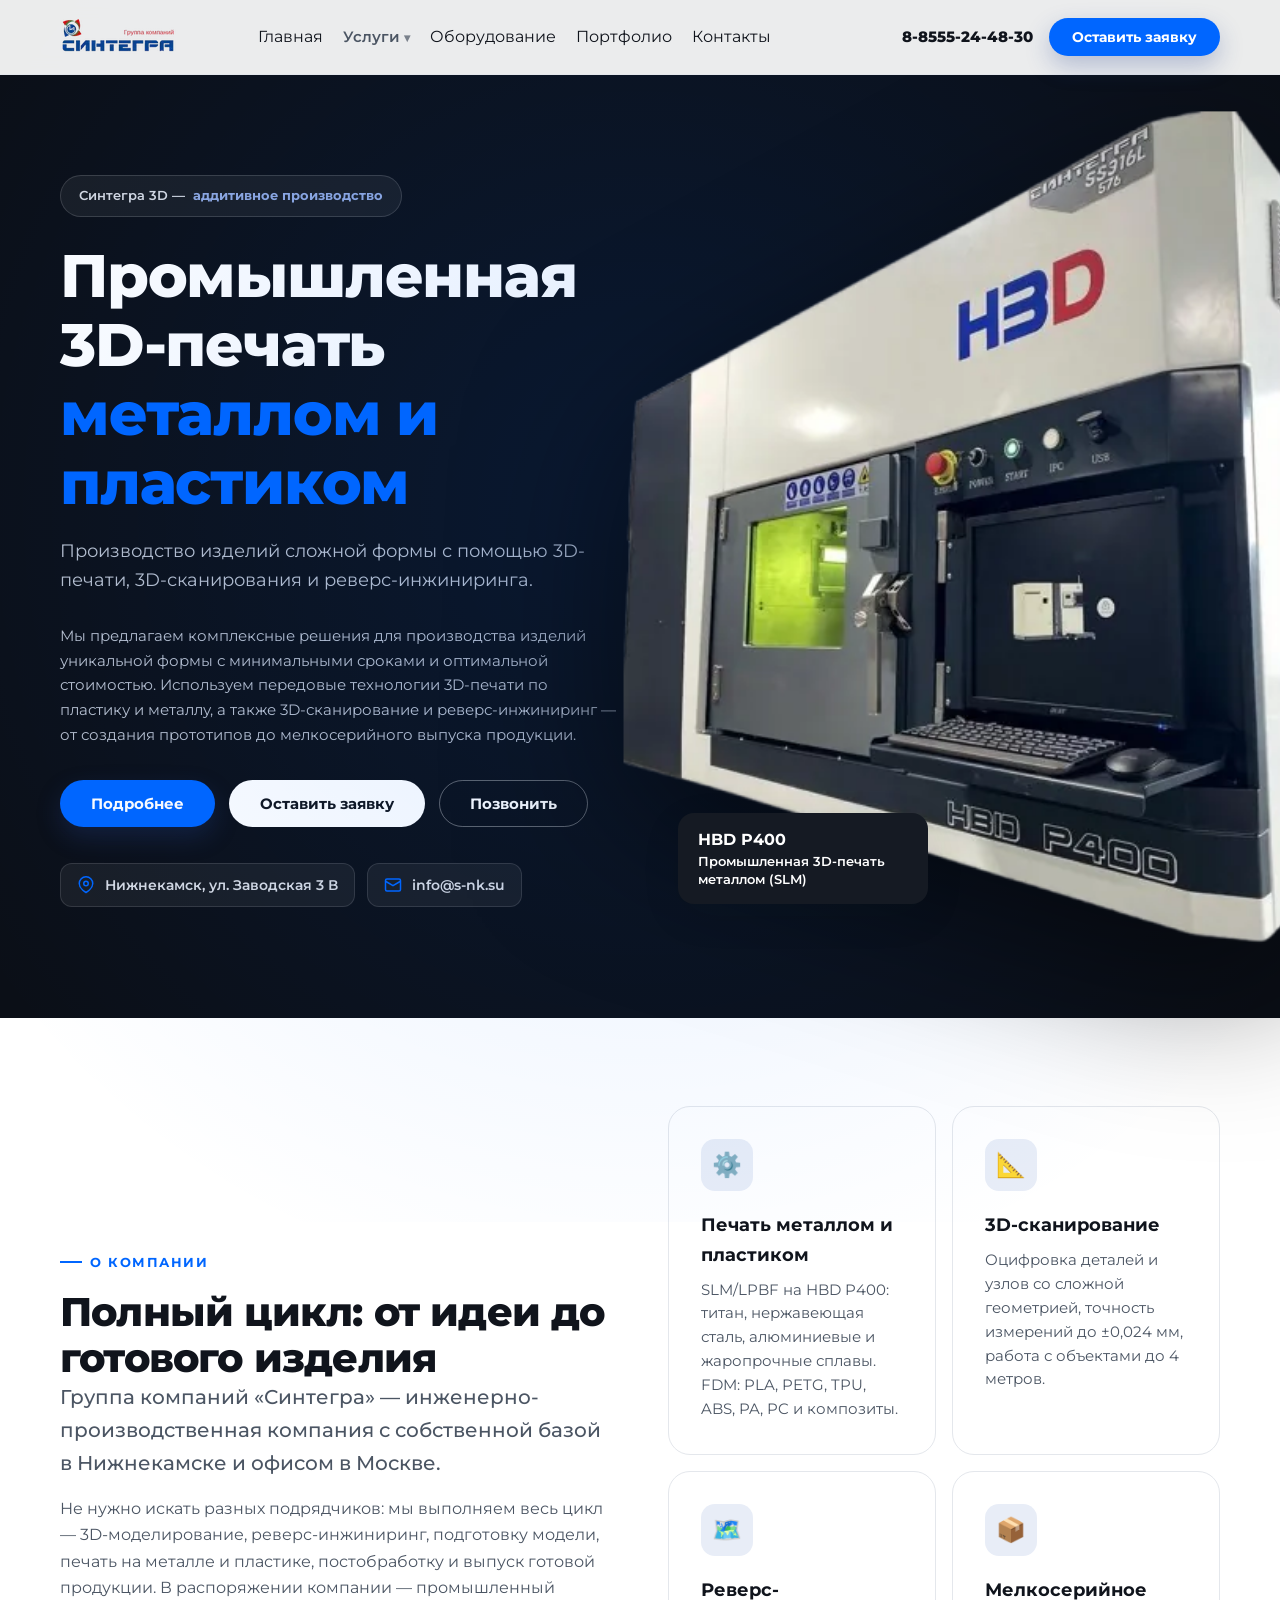
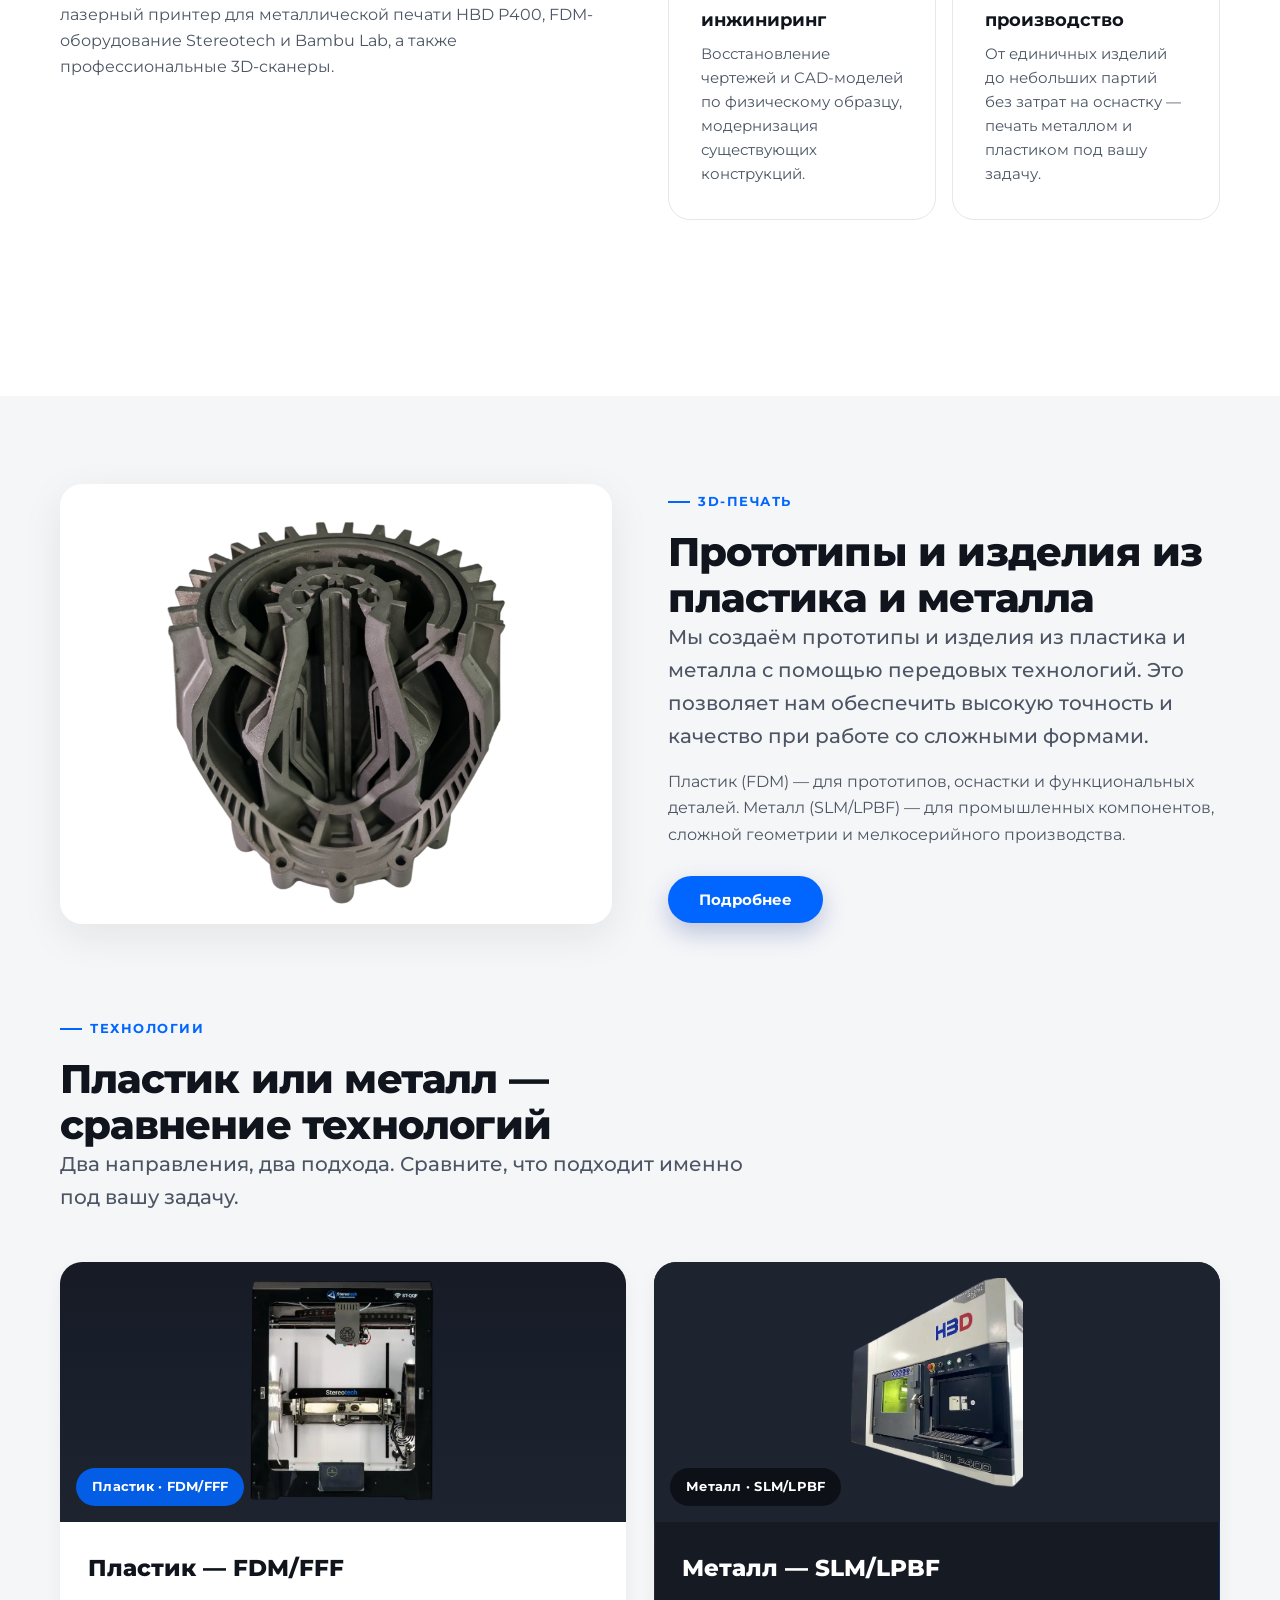
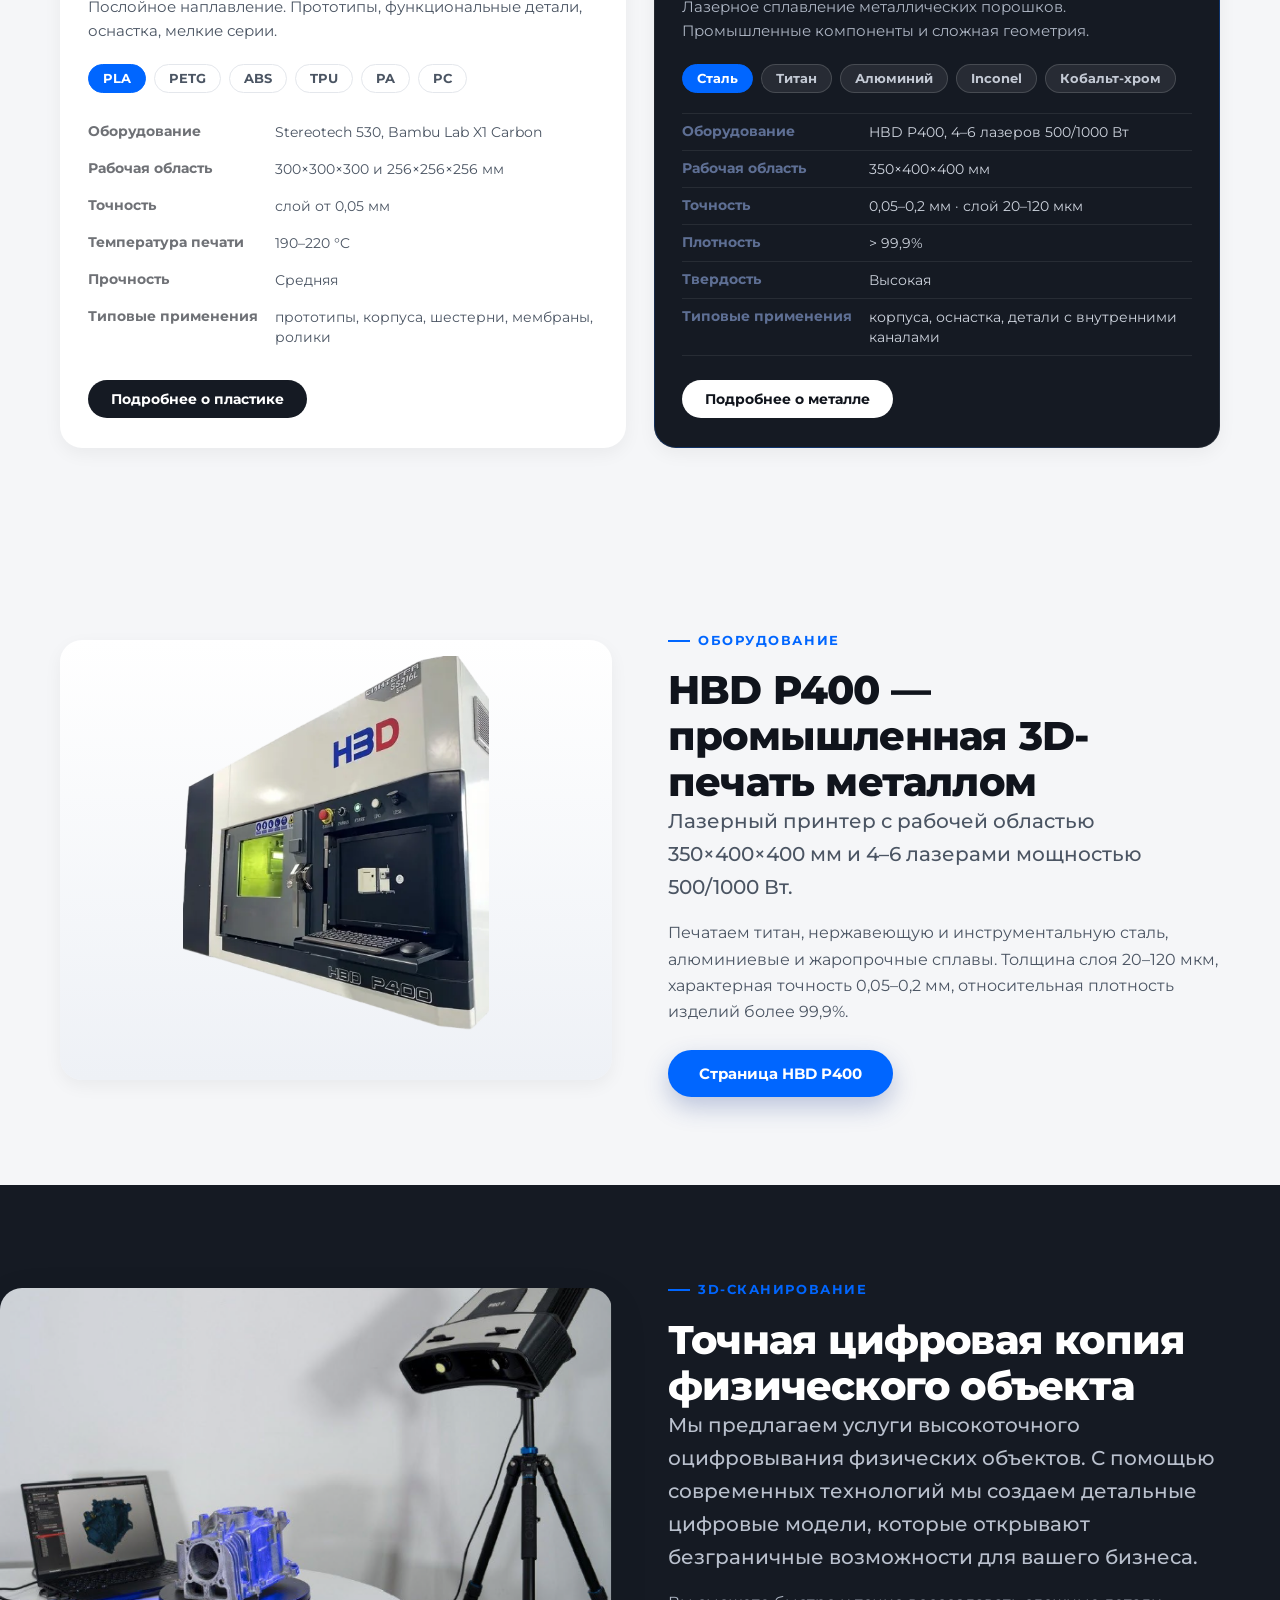
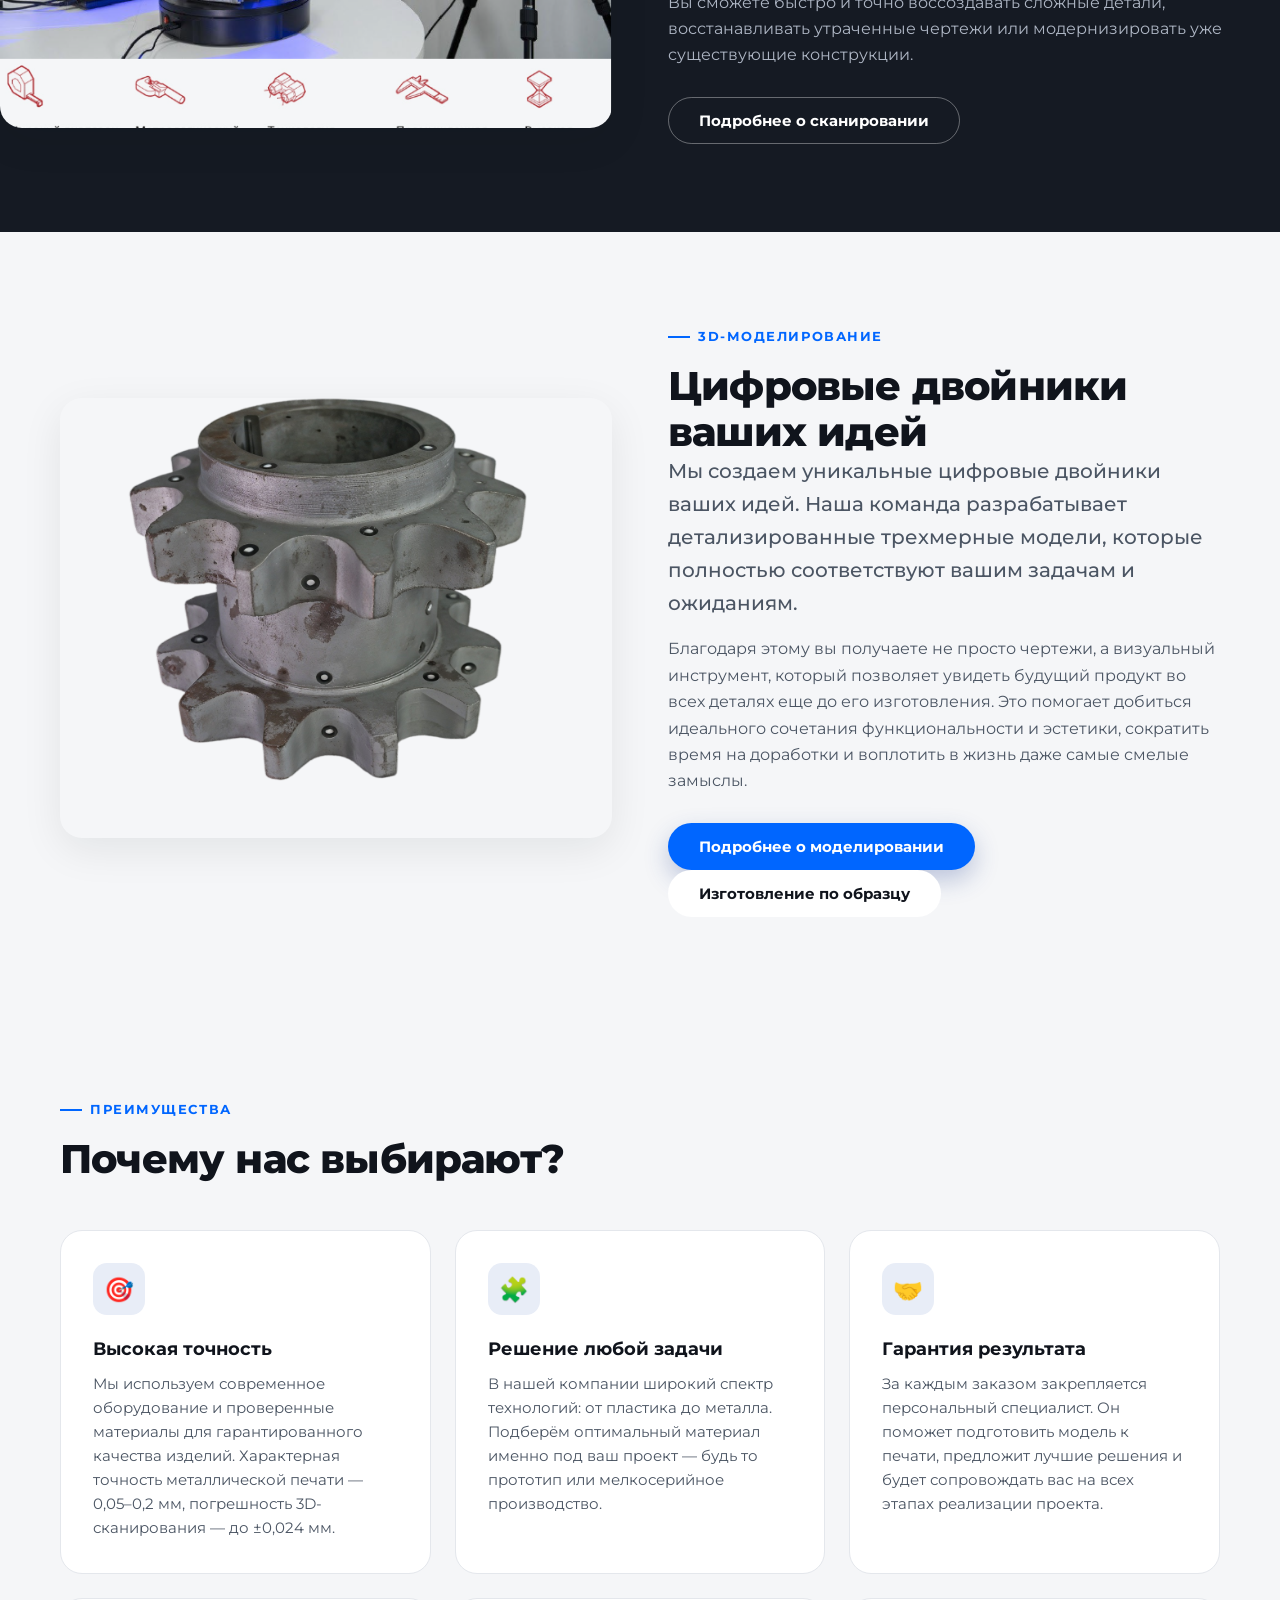
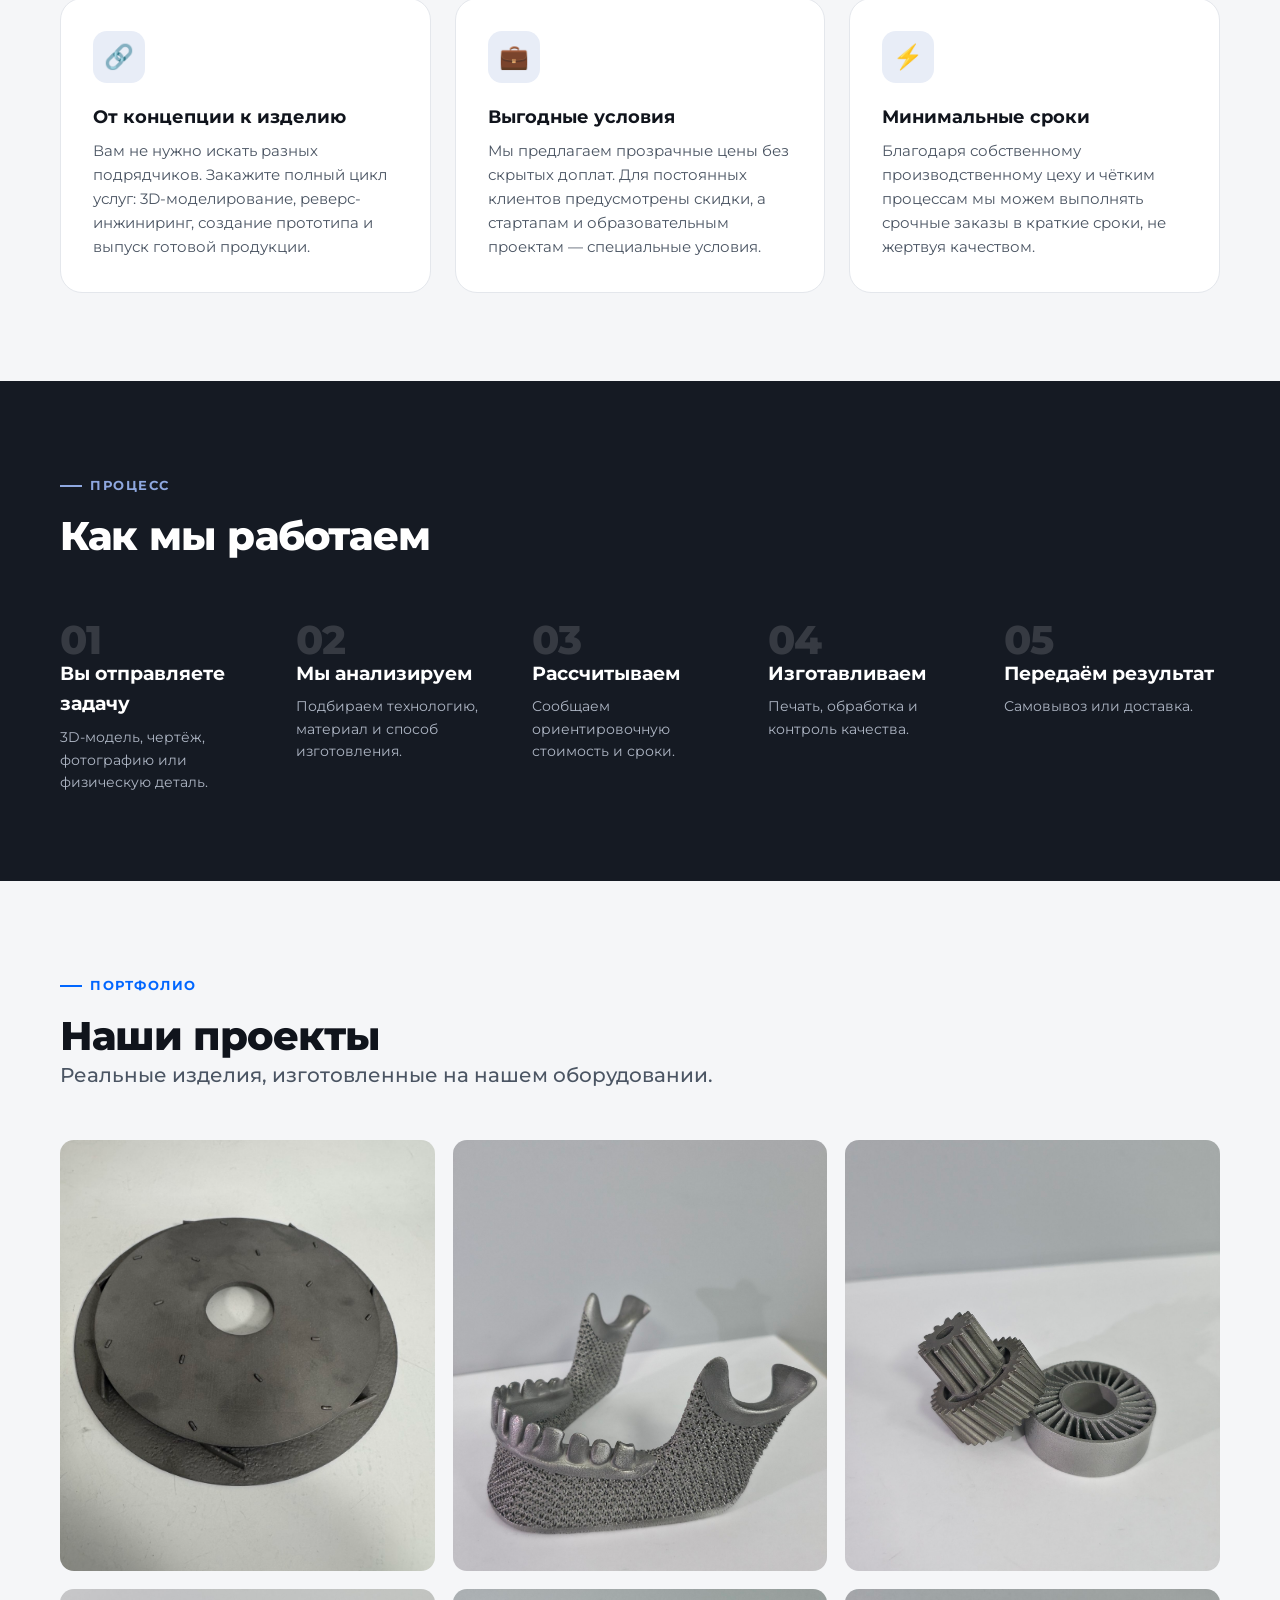
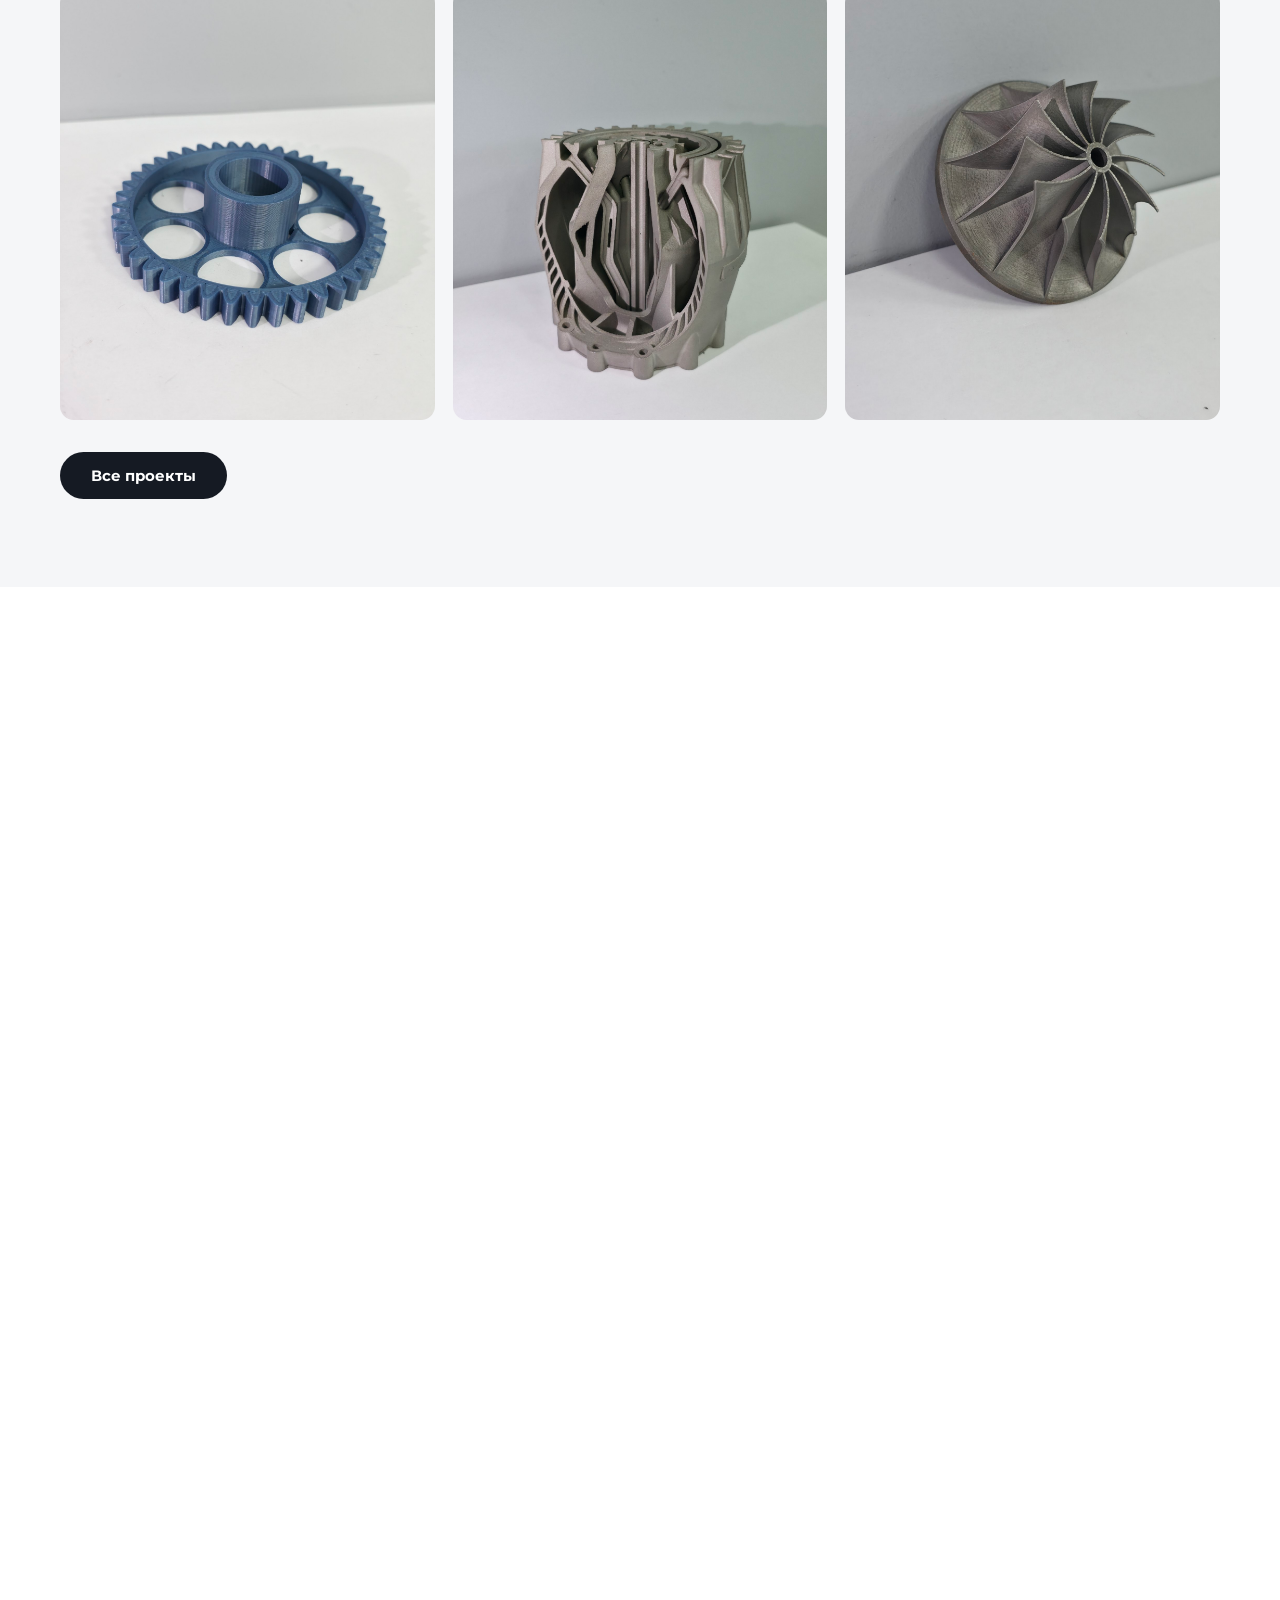
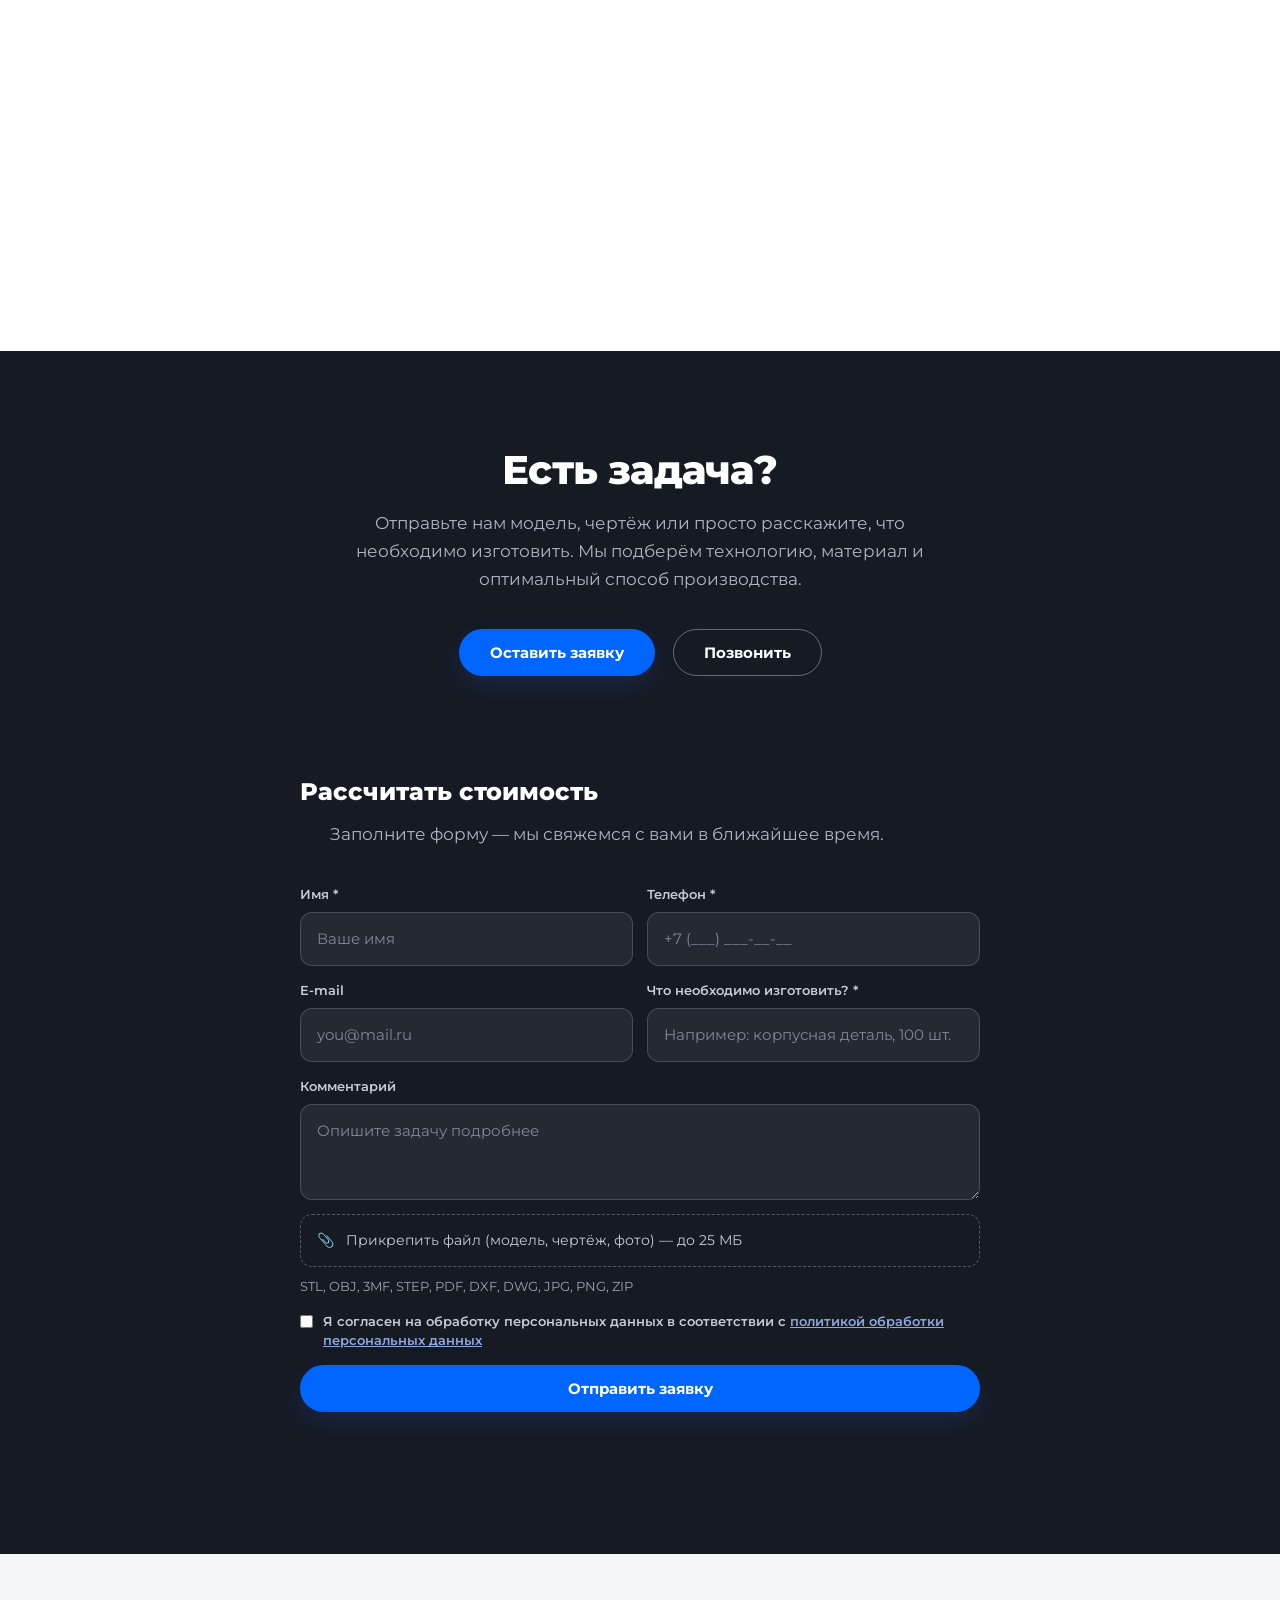
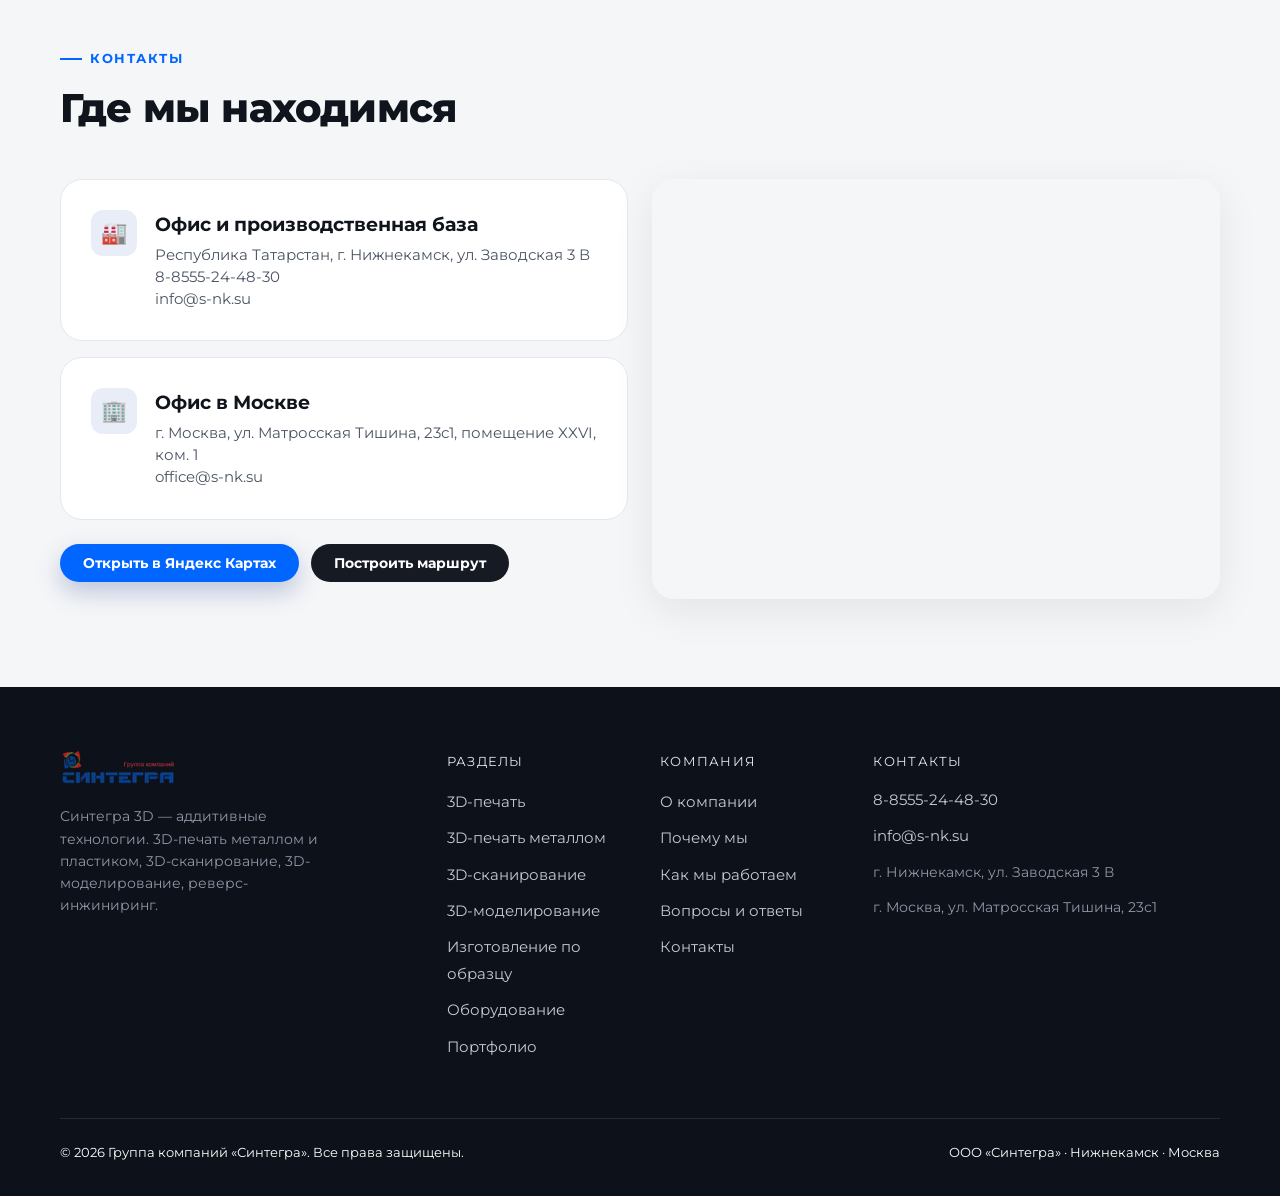
==== index.html @ 7cc0f2fb "фикс новые фото" ====
<!DOCTYPE html>
<html lang="ru">
<head>
  <meta charset="UTF-8">
  <meta name="viewport" content="width=device-width, initial-scale=1.0">
  <title>3D-печать металлом и пластиком на заказ | Синтегра 3D</title>
  <meta name="description" content="Промышленная 3D-печать металлом и пластиком на заказ. SLM/LPBF, FDM, 3D-сканирование, моделирование и реверс-инжиниринг. Нижнекамск, Казань, Татарстан, Москва. Расчёт стоимости по 3D-модели или ТЗ.">
  <link rel="canonical" href="https://sintegra-additive.ru/">
  <meta property="og:type" content="website">
  <meta property="og:title" content="3D-печать металлом и пластиком на заказ | Синтегра 3D">
  <meta property="og:description" content="Промышленная 3D-печать металлом и пластиком на заказ. SLM/LPBF, FDM, 3D-сканирование, моделирование и реверс-инжиниринг. Нижнекамск, Казань, Татарстан, Москва.">
  <meta property="og:image" content="https://sintegra-additive.ru/img/hbd-p400.webp">
  <meta property="og:url" content="https://sintegra-additive.ru/">
  <meta name="twitter:card" content="summary_large_image">
  <link rel="shortcut icon" type="image/ico" href="/favicon.ico">
  <script type="application/ld+json">
  {
    "@context": "https://schema.org",
    "@type": ["Organization", "LocalBusiness"],
    "name": "Синтегра 3D",
    "url": "https://sintegra-additive.ru/",
    "logo": "https://sintegra-additive.ru/img/logo.webp",
    "image": "https://sintegra-additive.ru/img/hbd-p400.webp",
    "description": "Промышленная 3D-печать металлом и пластиком, 3D-сканирование, реверс-инжиниринг.",
    "address": {
      "@type": "PostalAddress",
      "addressCountry": "RU",
      "addressRegion": "Республика Татарстан",
      "addressLocality": "Нижнекамск",
      "streetAddress": "ул. Заводская, 3В"
    },
    "telephone": "+7-8555-24-48-30",
    "email": "info@s-nk.su",
    "areaServed": ["Татарстан", "Россия"],
    "sameAs": []
  }
  </script>
  <link rel="preconnect" href="https://fonts.googleapis.com">
  <link rel="preconnect" href="https://fonts.gstatic.com" crossorigin>
  <link href="https://fonts.googleapis.com/css2?family=Montserrat:wght@400;500;600;700;800&display=swap" rel="stylesheet" media="print" onload="this.media='all'">
  <link rel="stylesheet" href="/css/style.css">
</head>
<body>
<!-- Yandex.Metrika counter -->
<script type="text/javascript">
    (function(m,e,t,r,i,k,a){
        m[i]=m[i]||function(){(m[i].a=m[i].a||[]).push(arguments)};
        m[i].l=1*new Date();
        for (var j = 0; j < document.scripts.length; j++) {if (document.scripts[j].src === r) { return; }}
        k=e.createElement(t),a=e.getElementsByTagName(t)[0],k.async=1,k.src=r,a.parentNode.insertBefore(k,a)
    })(window, document,'script','https://mc.yandex.ru/metrika/tag.js?id=111794412', 'ym');

    ym(111794412, 'init', {ssr:true, webvisor:true, clickmap:true, ecommerce:"dataLayer", referrer: document.referrer, url: location.href, accurateTrackBounce:true, trackLinks:true});
</script>
<noscript><div><img src="https://mc.yandex.ru/watch/111794412" style="position:absolute; left:-9999px;" alt="" /></div></noscript>
<!-- /Yandex.Metrika counter -->
<header class="header">
  <div class="container header__inner">
    <a href="/" class="header__logo">
      <img src="/img/logo.webp" width="117" height="36" alt="Синтегра 3D">
    </a>
    <nav class="header__nav">
      <ul class="header__menu">
        <li><a href="/">Главная</a></li>
        <li class="nav__item nav__item--dropdown">
          <a href="/printing.html" class="nav__link nav__link--dropdown">
            Услуги <span class="dropdown-arrow">▾</span>
          </a>
          <ul class="dropdown-menu">
            <li><a href="/printing.html" class="dropdown-menu__link">3D-печать (все материалы)</a></li>
            <li><a href="/3d-pechat-metallom/" class="dropdown-menu__link">3D-печать металлом</a></li>
            <li><a href="/3d-skanirovanie/" class="dropdown-menu__link">3D-сканирование</a></li>
            <li><a href="/modeling.html" class="dropdown-menu__link">3D-моделирование</a></li>
            <li><a href="/izgotovlenie-po-obrazcu/" class="dropdown-menu__link">Изготовление по образцу</a></li>
          </ul>
        </li>
        <li><a href="/equipment.html">Оборудование</a></li>
        <li><a href="/portfolio.html">Портфолио</a></li>
        <li><a href="/contacts.html">Контакты</a></li>
      </ul>
    </nav>
    <div class="header__contacts">
      <a href="tel:+788555244830" class="header__phone">8-8555-24-48-30</a>
      <a href="#" class="btn btn--primary btn--sm" data-open-form>Оставить заявку</a>
    </div>
    <button class="header__burger" aria-label="Меню"><span></span></button>
  </div>
</header>

<main>

  <!-- ======== Первый экран ======== -->
  <section class="hero hero--dark techno-grid ambient-glow">
    <div class="hero__bg"><div class="hero__grid-placeholder"></div></div>
    <div class="container hero__inner">
      <div class="hero__content">
        <div class="hero__badge">Синтегра 3D — <b>аддитивное производство</b></div>
        <h1 class="h1">Промышленная 3D-печать <span>металлом и пластиком</span></h1>
        <p class="hero__lead">Производство изделий сложной формы с помощью 3D-печати, 3D-сканирования и реверс-инжиниринга.</p>
        <p class="hero__text">Мы предлагаем комплексные решения для производства изделий уникальной формы с минимальными сроками и оптимальной стоимостью. Используем передовые технологии 3D-печати по пластику и металлу, а также 3D-сканирование и реверс-инжиниринг — от создания прототипов до мелкосерийного выпуска продукции.</p>
        <div class="hero__actions">
          <a href="/equipment.html" class="btn btn--primary">Подробнее</a>
          <a href="#" class="btn btn--light" data-open-form>Оставить заявку</a>
          <a href="tel:+788555244830" class="btn btn--ghost">Позвонить</a>
        </div>
        <div class="hero__meta">
          <div class="hero__meta-item">
            <svg width="18" height="18" viewBox="0 0 24 24" fill="none" stroke="currentColor" stroke-width="2"><path d="M21 10c0 7-9 12-9 12S3 17 3 10a9 9 0 1 1 18 0z"/><circle cx="12" cy="10" r="3"/></svg>
            Нижнекамск, ул. Заводская 3&nbsp;В
          </div>
          <div class="hero__meta-item">
            <svg width="18" height="18" viewBox="0 0 24 24" fill="none" stroke="currentColor" stroke-width="2"><rect x="2" y="4" width="20" height="16" rx="2"/><path d="m22 7-10 6L2 7"/></svg>
            info@s-nk.su
          </div>
        </div>
      </div>
      <div class="hero__media">
        <div class="hero__photo">
          <picture>
            <source srcset="/img/hbd-p400.webp" type="image/webp">
            <img src="/img/hbd-p400.webp" width="768" height="1024" alt="Промышленный 3D-принтер HBD P400 для печати металлом" fetchpriority="high">
          </picture>
        </div>
        <div class="hero__media-chip"><b>HBD P400</b>Промышленная 3D-печать металлом (SLM)</div>
      </div>
    </div>
  </section>

  <!-- ======== Коротко о компании ======== -->
  <section class="section section--alt" id="about">
    <div class="container">
      <div class="service-block" style="padding-top:0">
        <div class="service-block__content reveal">
          <span class="eyebrow">О компании</span>
          <h2 class="h2">Полный цикл: от идеи до готового изделия</h2>
          <p class="lead" style="margin-bottom:16px">Группа компаний «Синтегра» — инженерно-производственная компания с собственной базой в Нижнекамске и офисом в Москве.</p>
          <p style="color:var(--ink-soft)">Не нужно искать разных подрядчиков: мы выполняем весь цикл — 3D-моделирование, реверс-инжиниринг, подготовку модели, печать на металле и пластике, постобработку и выпуск готовой продукции. В распоряжении компании — промышленный лазерный принтер для металлической печати HBD P400, FDM-оборудование Stereotech и Bambu Lab, а также профессиональные 3D-сканеры.</p>
        </div>
        <div class="grid grid--2" style="gap:16px">
          <div class="card reveal">
            <div class="card__icon">⚙️</div>
            <h3 class="card__title">Печать металлом и пластиком</h3>
            <p class="card__text">SLM/LPBF на HBD P400: титан, нержавеющая сталь, алюминиевые и жаропрочные сплавы. FDM: PLA, PETG, TPU, ABS, PA, PC и композиты.</p>
          </div>
          <div class="card reveal">
            <div class="card__icon">📐</div>
            <h3 class="card__title">3D-сканирование</h3>
            <p class="card__text">Оцифровка деталей и узлов со сложной геометрией, точность измерений до ±0,024 мм, работа с объектами до 4 метров.</p>
          </div>
          <div class="card reveal">
            <div class="card__icon">🗺️</div>
            <h3 class="card__title">Реверс-инжиниринг</h3>
            <p class="card__text">Восстановление чертежей и CAD-моделей по физическому образцу, модернизация существующих конструкций.</p>
          </div>
          <div class="card reveal">
            <div class="card__icon">📦</div>
            <h3 class="card__title">Мелкосерийное производство</h3>
            <p class="card__text">От единичных изделий до небольших партий без затрат на оснастку — печать металлом и пластиком под вашу задачу.</p>
          </div>
        </div>
      </div>
    </div>
  </section>

  <!-- ======== 3D-печать ======== -->
  <div class="container">
    <div class="service-block">
      <div class="service-block__media reveal">
        <img src="/img/service-3d-print.png" alt="Изделия, изготовленные методом 3D-печати пластиком" loading="lazy">
      </div>
      <div class="service-block__content reveal">
        <span class="eyebrow">3D-печать</span>
        <h2 class="h2">Прототипы и изделия из пластика и металла</h2>
        <p class="lead" style="margin-bottom:16px">Мы создаём прототипы и изделия из пластика и металла с помощью передовых технологий. Это позволяет нам обеспечить высокую точность и качество при работе со сложными формами.</p>
        <p style="color:var(--ink-soft);margin-bottom:28px">Пластик (FDM) — для прототипов, оснастки и функциональных деталей. Металл (SLM/LPBF) — для промышленных компонентов, сложной геометрии и мелкосерийного производства.</p>
        <a href="/printing.html" class="btn btn--primary">Подробнее</a>
      </div>
    </div>
  </div>

  <!-- ======== Пластик | Металл ======== -->
  <div class="container">
    <div class="section" style="padding-top:0">
      <div class="section__head reveal">
        <span class="eyebrow">Технологии</span>
        <h2 class="h2"><span class="nowrap">Пластик</span> или <span class="nowrap">металл</span> — сравнение технологий</h2>
        <p class="lead">Два направления, два подхода. Сравните, что подходит именно под вашу задачу.</p>
      </div>
      <div class="compare-cards reveal">
        <article class="compare-card compare-card--plastic">
          <div class="compare-card__media">
            <img src="/img/st-530-Photoroom.png" alt="FDM-принтер Stereotech 530" loading="lazy" width="360" height="360">
            <span class="compare__tag">Пластик · FDM/FFF</span>
          </div>
          <div class="compare-card__body">
            <h3 class="compare-card__title">Пластик — FDM/FFF</h3>
            <p class="compare-card__sub">Послойное наплавление. Прототипы, функциональные детали, оснастка, мелкие серии.</p>
            <div class="compare-card__tabs" data-compare-tabs="plastic">
              <button class="compare-tab is-active" data-material="pla">PLA</button>
              <button class="compare-tab" data-material="petg">PETG</button>
              <button class="compare-tab" data-material="abs">ABS</button>
              <button class="compare-tab" data-material="tpu">TPU</button>
              <button class="compare-tab" data-material="pa">PA</button>
              <button class="compare-tab" data-material="pc">PC</button>
            </div>
            <div class="compare-card__specs">
              <div class="compare-spec">
                <span class="compare-spec__label">Оборудование</span>
                <span class="compare-spec__value" data-plastic-field="equipment">Stereotech 530, Bambu Lab X1 Carbon</span>
              </div>
              <div class="compare-spec">
                <span class="compare-spec__label">Рабочая область</span>
                <span class="compare-spec__value" data-plastic-field="area">300×300×300 и 256×256×256 мм</span>
              </div>
              <div class="compare-spec">
                <span class="compare-spec__label">Точность</span>
                <span class="compare-spec__value" data-plastic-field="accuracy">слой от 0,05 мм</span>
              </div>
              <div class="compare-spec">
                <span class="compare-spec__label">Температура печати</span>
                <span class="compare-spec__value" data-plastic-field="temp">190–220 °C</span>
              </div>
              <div class="compare-spec">
                <span class="compare-spec__label">Прочность</span>
                <span class="compare-spec__value" data-plastic-field="strength">Средняя</span>
              </div>
              <div class="compare-spec">
                <span class="compare-spec__label">Типовые применения</span>
                <span class="compare-spec__value" data-plastic-field="applications">прототипы, корпуса, шестерни, мембраны, ролики</span>
              </div>
            </div>
            <div class="compare-card__foot">
              <a href="/printing.html#plastic" class="btn btn--dark btn--sm">Подробнее о пластике</a>
            </div>
          </div>
        </article>
        <article class="compare-card compare-card--metal">
          <div class="compare-card__media">
            <img src="/img/hbd-p400.webp" srcset width="768" height="1024" alt="Промышленный SLM-принтер HBD P400" loading="lazy">
            <span class="compare__tag">Металл · SLM/LPBF</span>
          </div>
          <div class="compare-card__body">
            <h3 class="compare-card__title">Металл — SLM/LPBF</h3>
            <p class="compare-card__sub">Лазерное сплавление металлических порошков. Промышленные компоненты и сложная геометрия.</p>
            <div class="compare-card__tabs" data-compare-tabs="metal">
              <button class="compare-tab is-active" data-material="steel">Сталь</button>
              <button class="compare-tab" data-material="titanium">Титан</button>
              <button class="compare-tab" data-material="aluminum">Алюминий</button>
              <button class="compare-tab" data-material="inconel">Inconel</button>
              <button class="compare-tab" data-material="cobalt">Кобальт-хром</button>
            </div>
            <div class="compare-card__specs">
              <div class="compare-spec">
                <span class="compare-spec__label">Оборудование</span>
                <span class="compare-spec__value" data-metal-field="equipment">HBD P400, 4–6 лазеров 500/1000 Вт</span>
              </div>
              <div class="compare-spec">
                <span class="compare-spec__label">Рабочая область</span>
                <span class="compare-spec__value" data-metal-field="area">350×400×400 мм</span>
              </div>
              <div class="compare-spec">
                <span class="compare-spec__label">Точность</span>
                <span class="compare-spec__value" data-metal-field="accuracy">0,05–0,2 мм · слой 20–120 мкм</span>
              </div>
              <div class="compare-spec">
                <span class="compare-spec__label">Плотность</span>
                <span class="compare-spec__value" data-metal-field="density">&gt; 99,9%</span>
              </div>
              <div class="compare-spec">
                <span class="compare-spec__label">Твердость</span>
                <span class="compare-spec__value" data-metal-field="hardness">Высокая</span>
              </div>
              <div class="compare-spec">
                <span class="compare-spec__label">Типовые применения</span>
                <span class="compare-spec__value" data-metal-field="applications">корпуса, оснастка, детали с внутренними каналами</span>
              </div>
            </div>
            <div class="compare-card__foot">
              <a href="/3d-pechat-metallom/" class="btn btn--light btn--sm">Подробнее о металле</a>
            </div>
          </div>
        </article>
      </div>
    </div>
  </div>

  <!-- ======== Оборудование HBD ======== -->
  <div class="container">
    <div class="service-block service-block--reverse">
      <div class="service-block__content reveal">
        <span class="eyebrow">Оборудование</span>
        <h2 class="h2">HBD P400 — промышленная 3D-печать металлом</h2>
        <p class="lead" style="margin-bottom:16px">Лазерный принтер с рабочей областью 350×400×400 мм и 4–6 лазерами мощностью 500/1000 Вт.</p>
        <p style="color:var(--ink-soft);margin-bottom:24px">Печатаем титан, нержавеющую и инструментальную сталь, алюминиевые и жаропрочные сплавы. Толщина слоя 20–120 мкм, характерная точность 0,05–0,2 мм, относительная плотность изделий более 99,9%.</p>
        <a href="/equipment.html" class="btn btn--primary">Страница HBD P400</a>
      </div>
      <div class="service-block__media drop reveal">
        <img src="/img/hbd-p400.webp" srcset width="768" height="1024" alt="Промышленный 3D-принтер HBD P400" loading="lazy">
      </div>
    </div>
  </div>

  <!-- ======== 3D-сканирование ======== -->
  <div class="service-block service-block--dark">
    <div class="service-block__media reveal">
      <img src="/img/scan.png" alt="Профессиональный 3D-сканер" loading="lazy">
    </div>
    <div class="service-block__content reveal">
      <span class="eyebrow">3D-сканирование</span>
      <h2 class="h2">Точная цифровая копия физического объекта</h2>
      <p class="lead" style="margin-bottom:16px">Мы предлагаем услуги высокоточного оцифровывания физических объектов. С помощью современных технологий мы создаем детальные цифровые модели, которые открывают безграничные возможности для вашего бизнеса.</p>
      <p style="color:#aeb6c4;margin-bottom:28px">Вы сможете быстро и точно воссоздавать сложные детали, восстанавливать утраченные чертежи или модернизировать уже существующие конструкции.</p>
              <a href="/3d-skanirovanie/" class="btn btn--ghost">Подробнее о сканировании</a>
    </div>
  </div>

  <!-- ======== 3D-моделирование ======== -->
  <div class="container">
    <div class="service-block service-block--reverse">
      <div class="service-block__content reveal">
        <span class="eyebrow">3D-моделирование</span>
        <h2 class="h2">Цифровые двойники ваших идей</h2>
        <p class="lead" style="margin-bottom:16px">Мы создаем уникальные цифровые двойники ваших идей. Наша команда разрабатывает детализированные трехмерные модели, которые полностью соответствуют вашим задачам и ожиданиям.</p>
        <p style="color:var(--ink-soft);margin-bottom:28px">Благодаря этому вы получаете не просто чертежи, а визуальный инструмент, который позволяет увидеть будущий продукт во всех деталях еще до его изготовления. Это помогает добиться идеального сочетания функциональности и эстетики, сократить время на доработки и воплотить в жизнь даже самые смелые замыслы.</p>
          <a href="/modeling.html" class="btn btn--primary">Подробнее о моделировании</a>
          <a href="/izgotovlenie-po-obrazcu/" class="btn btn--light">Изготовление по образцу</a>
      </div>
      <div class="service-block__media reveal">
        <img src="/img/Airbrush-IMAGE-ENHANCER-1788361927297-1788361927297-Photoroom.png" alt="3D-моделирование и подготовка изделий к печати" loading="lazy">
      </div>
    </div>
  </div>

  <!-- ======== Почему нас выбирают ======== -->
  <section class="section" id="why">
    <div class="container">
      <div class="section__head reveal">
        <span class="eyebrow">Преимущества</span>
        <h2 class="h2">Почему нас выбирают?</h2>
      </div>
      <div class="grid grid--3">
        <div class="card reveal">
          <div class="card__icon">🎯</div>
          <h3 class="card__title">Высокая точность</h3>
          <p class="card__text">Мы используем современное оборудование и проверенные материалы для гарантированного качества изделий. Характерная точность металлической печати — 0,05–0,2 мм, погрешность 3D-сканирования — до ±0,024 мм.</p>
        </div>
        <div class="card reveal">
          <div class="card__icon">🧩</div>
          <h3 class="card__title">Решение любой задачи</h3>
          <p class="card__text">В нашей компании широкий спектр технологий: от пластика до металла. Подберём оптимальный материал именно под ваш проект — будь то прототип или мелкосерийное производство.</p>
        </div>
        <div class="card reveal">
          <div class="card__icon">🤝</div>
          <h3 class="card__title">Гарантия результата</h3>
          <p class="card__text">За каждым заказом закрепляется персональный специалист. Он поможет подготовить модель к печати, предложит лучшие решения и будет сопровождать вас на всех этапах реализации проекта.</p>
        </div>
        <div class="card reveal">
          <div class="card__icon">🔗</div>
          <h3 class="card__title">От концепции к изделию</h3>
          <p class="card__text">Вам не нужно искать разных подрядчиков. Закажите полный цикл услуг: 3D-моделирование, реверс-инжиниринг, создание прототипа и выпуск готовой продукции.</p>
        </div>
        <div class="card reveal">
          <div class="card__icon">💼</div>
          <h3 class="card__title">Выгодные условия</h3>
          <p class="card__text">Мы предлагаем прозрачные цены без скрытых доплат. Для постоянных клиентов предусмотрены скидки, а стартапам и образовательным проектам — специальные условия.</p>
        </div>
        <div class="card reveal">
          <div class="card__icon">⚡</div>
          <h3 class="card__title">Минимальные сроки</h3>
          <p class="card__text">Благодаря собственному производственному цеху и чётким процессам мы можем выполнять срочные заказы в краткие сроки, не жертвуя качеством.</p>
        </div>
      </div>
    </div>
  </section>

  <!-- ======== Как мы работаем ======== -->
  <section class="section section--dark" id="process">
    <div class="container">
      <div class="section__head reveal">
        <span class="eyebrow">Процесс</span>
        <h2 class="h2">Как мы работаем</h2>
      </div>
      <div class="steps">
        <div class="step reveal">
          <h3 class="step__title">Вы отправляете задачу</h3>
          <p class="step__text">3D-модель, чертёж, фотографию или физическую деталь.</p>
        </div>
        <div class="step reveal">
          <h3 class="step__title">Мы анализируем</h3>
          <p class="step__text">Подбираем технологию, материал и способ изготовления.</p>
        </div>
        <div class="step reveal">
          <h3 class="step__title">Рассчитываем</h3>
          <p class="step__text">Сообщаем ориентировочную стоимость и сроки.</p>
        </div>
        <div class="step reveal">
          <h3 class="step__title">Изготавливаем</h3>
          <p class="step__text">Печать, обработка и контроль качества.</p>
        </div>
        <div class="step reveal">
          <h3 class="step__title">Передаём результат</h3>
          <p class="step__text">Самовывоз или доставка.</p>
        </div>
      </div>
    </div>
  </section>

  <!-- ======== Наши проекты ======== -->
  <section class="section" id="projects">
    <div class="container">
      <div class="section__head reveal">
        <span class="eyebrow">Портфолио</span>
        <h2 class="h2">Наши проекты</h2>
        <p class="lead">Реальные изделия, изготовленные на нашем оборудовании.</p>
      </div>
      <div class="gallery">
        <div class="gallery__item reveal"><img src="/img/portfolio-1.jpg" alt="Рабочие колёса насосов" data-lightbox loading="lazy"></div>
        <div class="gallery__item reveal"><img src="/img/portfolio-2.jpg" alt="Корпусные детали и крышки" data-lightbox loading="lazy"></div>
        <div class="gallery__item reveal"><img src="/img/portfolio-3.jpg" alt="Шестерни, в том числе конические" data-lightbox loading="lazy"></div>
        <div class="gallery__item reveal"><img src="/img/portfolio-4.jpg" alt="Резиновые ролики" data-lightbox loading="lazy"></div>
        <div class="gallery__item reveal"><img src="/img/portfolio-5.jpg" alt="Шнеки и винты" data-lightbox loading="lazy"></div>
        <div class="gallery__item reveal"><img src="/img/portfolio-6.jpg" alt="Крыльчатки охлаждения" data-lightbox loading="lazy"></div>
      </div>
      <div style="margin-top:32px"><a href="/portfolio.html" class="btn btn--dark">Все проекты</a></div>
    </div>
  </section>

  <!-- ======== FAQ ======== -->
  <section class="section section--alt" id="faq">
    <div class="container">
      <div class="section__head reveal">
        <span class="eyebrow">FAQ</span>
        <h2 class="h2">Ответы на вопросы</h2>
      </div>
      <div class="accordion reveal" data-accordion>
        <div class="accordion__item">
          <button class="accordion__btn" type="button">Какие технологии 3D-печати вы используете?<span class="accordion__icon">+</span></button>
          <div class="accordion__body"><div class="accordion__body-inner">
            Пластик — FDM/FFF (послойное наплавление) на оборудовании Stereotech 530 Fiber/Hybrid и Bambu Lab X1 Carbon. Металл — SLM/LPBF (лазерное сплавление металлических порошков) на промышленном принтере HBD P400 с 4–6 лазерами.
          </div></div>
        </div>
        <div class="accordion__item">
          <button class="accordion__btn" type="button">Какие материалы доступны?<span class="accordion__icon">+</span></button>
          <div class="accordion__body"><div class="accordion__body-inner">
            <b>Пластики:</b> PLA, ABS, PETG, TPU, ASA, PA (нейлон), PC, PVA, SBS, PP, HIPS, WAX3D; композиты с коротким и непрерывным волокном (включая углеволокно).<br><br>
            <b>Металлы (порошки):</b> титановые сплавы (TC4, TA15), нержавеющая сталь (316L, 17-4PH, 15-5PH), алюминий (AlSi10Mg), жаропрочные сплавы (GH4169 и другие), инструментальная сталь (18Ni300, CX), кобальт-хром.
          </div></div>
        </div>
        <div class="accordion__item">
          <button class="accordion__btn" type="button">Какой максимальный размер изделия можно изготовить?<span class="accordion__icon">+</span></button>
          <div class="accordion__body"><div class="accordion__body-inner">
            Зависит от технологии и оборудования: металл — рабочая область 350×400×400 мм (HBD P400); пластик — 300×300×300 мм (Stereotech 530) и 256×256×256 мм (Bambu Lab X1C).
          </div></div>
        </div>
        <div class="accordion__item">
          <button class="accordion__btn" type="button">Сколько времени занимает изготовление?<span class="accordion__icon">+</span></button>
          <div class="accordion__body"><div class="accordion__body-inner">
            Срок рассчитывается индивидуально в зависимости от размера, материала, технологии и сложности изделия. Точные сроки сообщаем после анализа задачи.
          </div></div>
        </div>
        <div class="accordion__item">
          <button class="accordion__btn" type="button">Нужно ли иметь готовую 3D-модель?<span class="accordion__icon">+</span></button>
          <div class="accordion__body"><div class="accordion__body-inner">
            Нет. При необходимости мы разработаем модель с нуля, доработаем существующую или восстановим её по чертежу, фотографии или физическому образцу.
          </div></div>
        </div>
        <div class="accordion__item">
          <button class="accordion__btn" type="button">Можно ли изготовить деталь по физическому образцу?<span class="accordion__icon">+</span></button>
          <div class="accordion__body"><div class="accordion__body-inner">
            Да. Мы отсканируем образец, восстановим CAD-модель и изготовим деталь с требуемой точностью (реверс-инжиниринг).
          </div></div>
        </div>
        <div class="accordion__item">
          <button class="accordion__btn" type="button">Можно ли изготовить металлическую деталь?<span class="accordion__icon">+</span></button>
          <div class="accordion__body"><div class="accordion__body-inner">
            Да. На HBD P400 мы печатаем детали из титана, нержавеющей и инструментальной стали, алюминиевых и жаропрочных сплавов — от единичных изделий до мелких серий.
          </div></div>
        </div>
        <div class="accordion__item">
          <button class="accordion__btn" type="button">Можно ли сделать небольшую серию?<span class="accordion__icon">+</span></button>
          <div class="accordion__body"><div class="accordion__body-inner">
            Да, мы выполняем мелкосерийное производство. Возможность и экономическая целесообразность тиража рассчитываются по каждой конкретной задаче.
          </div></div>
        </div>
        <div class="accordion__item">
          <button class="accordion__btn" type="button">Можно ли изготовить срочный заказ?<span class="accordion__icon">+</span></button>
          <div class="accordion__body"><div class="accordion__body-inner">
            При загрузке производства — да. Собственный цех позволяет выполнять срочные заказы. Возможность и сроки подтверждаем индивидуально.
          </div></div>
        </div>
        <div class="accordion__item">
          <button class="accordion__btn" type="button">Как рассчитывается стоимость?<span class="accordion__icon">+</span></button>
          <div class="accordion__body"><div class="accordion__body-inner">
            Учитываются: материал, объём, время печати, технология, сложность изделия, постобработка и количество изделий. Предварительный расчёт предоставляем бесплатно после анализа модели или ТЗ.
          </div></div>
        </div>
        <div class="accordion__item">
          <button class="accordion__btn" type="button">Какие файлы можно отправить?<span class="accordion__icon">+</span></button>
          <div class="accordion__body"><div class="accordion__body-inner">
            3D-модели в форматах STL, OBJ, 3MF, STEP; чертежи и эскизы; фотографии изделия. Если модели нет — опишите задачу, подберём решение.
          </div></div>
        </div>
        <div class="accordion__item">
          <button class="accordion__btn" type="button">Работаете ли вы с юридическими лицами?<span class="accordion__icon">+</span></button>
          <div class="accordion__body"><div class="accordion__body-inner">
            Да, работаем с юридическими лицами по договору с полным комплектом документов. Предоставим все необходимые документы по запросу.
          </div></div>
        </div>
        <div class="accordion__item">
          <button class="accordion__btn" type="button">Можно ли получить консультацию до заказа?<span class="accordion__icon">+</span></button>
          <div class="accordion__body"><div class="accordion__body-inner">
            Да — консультация бесплатная. Позвоните по телефону 8-8555-24-48-30 или оставьте заявку, и мы свяжемся с вами.
          </div></div>
        </div>
        <div class="accordion__item">
          <button class="accordion__btn" type="button">Как начать работу?<span class="accordion__icon">+</span></button>
          <div class="accordion__body"><div class="accordion__body-inner">
            Отправьте модель, чертёж или фото — мы изучим задачу, рассчитаем стоимость и сроки, согласуем детали и передадим задачу в производство.
          </div></div>
        </div>
      </div>
    </div>
  </section>

  <!-- ======== Финальный CTA + заявка ======== -->
  <section class="cta" id="cta">
    <div class="cta__inner container">
      <h2 class="h2">Есть задача?</h2>
      <p>Отправьте нам модель, чертёж или просто расскажите, что необходимо изготовить. Мы подберём технологию, материал и оптимальный способ производства.</p>
      <div style="margin-bottom:56px">
        <a href="#" class="btn btn--primary" data-open-form>Оставить заявку</a>
        <a href="tel:+788555244830" class="btn btn--ghost">Позвонить</a>
      </div>
      <form class="form reveal" data-form style="max-width:760px;margin:0 auto;text-align:left">
        <h3 class="form__title">Рассчитать стоимость</h3>
        <p class="form__sub">Заполните форму — мы свяжемся с вами в ближайшее время.</p>
        <div class="form-grid">
          <div class="form-field">
            <label for="f-name">Имя *</label>
            <input id="f-name" name="name" type="text" placeholder="Ваше имя" required minlength="2">
          </div>
          <div class="form-field">
            <label for="f-phone">Телефон *</label>
            <input id="f-phone" name="phone" type="tel" placeholder="+7 (___) ___-__-__" required>
          </div>
          <div class="form-field">
            <label for="f-email">E-mail</label>
            <input id="f-email" name="email" type="email" placeholder="you@mail.ru">
          </div>
          <div class="form-field">
            <label for="f-task">Что необходимо изготовить? *</label>
            <input id="f-task" name="task" type="text" placeholder="Например: корпусная деталь, 100 шт." required>
          </div>
          <div class="form-field form-field--full">
            <label for="f-comment">Комментарий</label>
            <textarea id="f-comment" name="comment" placeholder="Опишите задачу подробнее"></textarea>
          </div>
          <div class="form-field form-field--full">
            <div class="form-file">
              <span>📎</span>
              <span class="form-file__name">Прикрепить файл (модель, чертёж, фото) — до 25 МБ</span>
              <input name="file" type="file" accept=".stl,.obj,.3mf,.step,.stp,.pdf,.dxf,.dwg,.jpg,.jpeg,.png,.zip" aria-label="Прикрепить файл ТЗ или 3D-модель">
            </div>
            <div class="form-hint-file">STL, OBJ, 3MF, STEP, PDF, DXF, DWG, JPG, PNG, ZIP</div>
          </div>
          <div class="form-field form-field--full">
            <label class="form-consent">
              <input name="consent" type="checkbox" required>
              <span>Я согласен на обработку персональных данных в соответствии с <a href="#" title="Политика обработки персональных данных — добавим документ">политикой обработки персональных данных</a></span>
            </label>
          </div>
          <div class="form-field form-field--full">
            <button type="submit" class="btn btn--primary btn--block">Отправить заявку</button>
            <div class="form-msg"></div>
          </div>
        </div>
      </form>
    </div>
  </section>

  <!-- ======== Контакты и карта ======== -->
  <section class="section" id="contacts">
    <div class="container">
      <div class="section__head reveal">
        <span class="eyebrow">Контакты</span>
        <h2 class="h2">Где мы находимся</h2>
      </div>
      <div class="grid grid--2">
        <div>
          <div class="contact-card reveal" style="margin-bottom:16px">
            <div class="contact-card__icon">🏭</div>
            <div>
              <h3 class="contact-card__title">Офис и производственная база</h3>
              <p class="contact-card__text">Республика Татарстан, г. Нижнекамск, ул. Заводская 3&nbsp;В<br>
                <a href="tel:+788555244830">8-8555-24-48-30</a><br>
                <a href="mailto:info@s-nk.su">info@s-nk.su</a></p>
            </div>
          </div>
          <div class="contact-card reveal" style="margin-bottom:24px">
            <div class="contact-card__icon">🏢</div>
            <div>
              <h3 class="contact-card__title">Офис в Москве</h3>
              <p class="contact-card__text">г. Москва, ул. Матросская Тишина, 23с1, помещение XXVI, ком. 1<br>
                <a href="mailto:office@s-nk.su">office@s-nk.su</a></p>
            </div>
          </div>
          <div class="map-actions reveal">
            <a class="btn btn--primary btn--sm" href="https://yandex.ru/maps/?text=%D0%A0%D0%B5%D1%81%D0%BF%D1%83%D0%B1%D0%BB%D0%B8%D0%BA%D0%B0%20%D0%A2%D0%B0%D1%82%D0%B0%D1%80%D1%81%D1%82%D0%B0%D0%BD%2C%20%D0%9D%D0%B8%D0%B6%D0%BD%D0%B5%D0%BA%D0%B0%D0%BC%D1%81%D0%BA%2C%20%D1%83%D0%BB.%20%D0%97%D0%B0%D0%B2%D0%BE%D0%B4%D1%81%D0%BA%D0%B0%D1%8F%203%20%D0%92" target="_blank" rel="noopener">Открыть в Яндекс Картах</a>
            <a class="btn btn--dark btn--sm" href="https://yandex.ru/maps/?rtext=~%D0%A0%D0%B5%D1%81%D0%BF%D1%83%D0%B1%D0%BB%D0%B8%D0%BA%D0%B0%20%D0%A2%D0%B0%D1%82%D0%B0%D1%80%D1%81%D1%82%D0%B0%D0%BD%2C%20%D0%9D%D0%B8%D0%B6%D0%BD%D0%B5%D0%BA%D0%B0%D0%BC%D1%81%D0%BA%2C%20%D1%83%D0%BB.%20%D0%97%D0%B0%D0%B2%D0%BE%D0%B4%D1%81%D0%BA%D0%B0%D1%8F%203%20%D0%92" target="_blank" rel="noopener">Построить маршрут</a>
          </div>
        </div>
        <div class="reveal">
          <div class="map-wrap">
            <iframe src="https://yandex.ru/map-widget/v1/?text=%D0%A0%D0%B5%D1%81%D0%BF%D1%83%D0%B1%D0%BB%D0%B8%D0%BA%D0%B0%20%D0%A2%D0%B0%D1%82%D0%B0%D1%80%D1%81%D1%82%D0%B0%D0%BD%2C%20%D0%9D%D0%B8%D0%B6%D0%BD%D0%B5%D0%BA%D0%B0%D0%BC%D1%81%D0%BA%2C%20%D1%83%D0%BB.%20%D0%97%D0%B0%D0%B2%D0%BE%D0%B4%D1%81%D0%BA%D0%B0%D1%8F%203%20%D0%92" loading="lazy" title="Синтегра 3D на карте"></iframe>
          </div>
        </div>
      </div>
    </div>
  </section>

</main>

<footer class="footer">
  <div class="container">
    <div class="footer__inner">
      <div>
        <a href="/" class="footer__logo"><img src="/img/logo.webp" alt="Синтегра 3D" width="117" height="36"></a>
        <p class="footer__about">Синтегра 3D — аддитивные технологии. 3D-печать металлом и пластиком, 3D-сканирование, 3D-моделирование, реверс-инжиниринг.</p>
      </div>
      <div>
        <div class="footer__title">Разделы</div>
        <ul class="footer__nav">
  <li><a href="/printing.html">3D-печать</a></li>
  <li><a href="/3d-pechat-metallom/">3D-печать металлом</a></li>
  <li><a href="/3d-skanirovanie/">3D-сканирование</a></li>
  <li><a href="/modeling.html">3D-моделирование</a></li>
  <li><a href="/izgotovlenie-po-obrazcu/">Изготовление по образцу</a></li>
  <li><a href="/equipment.html">Оборудование</a></li>
  <li><a href="/portfolio.html">Портфолио</a></li>
</ul>
      </div>
      <div>
        <div class="footer__title">Компания</div>
        <ul class="footer__nav">
          <li><a href="/#about">О компании</a></li>
          <li><a href="/#why">Почему мы</a></li>
          <li><a href="/#process">Как мы работаем</a></li>
          <li><a href="/#faq">Вопросы и ответы</a></li>
          <li><a href="/contacts.html">Контакты</a></li>
        </ul>
      </div>
      <div>
        <div class="footer__title">Контакты</div>
        <div class="footer__contacts">
          <a href="tel:+788555244830">8-8555-24-48-30</a>
          <a href="mailto:info@s-nk.su">info@s-nk.su</a>
          <span style="color:#8f97a6;font-size:14px">г. Нижнекамск, ул. Заводская 3&nbsp;В</span>
          <span style="color:#8f97a6;font-size:14px">г. Москва, ул. Матросская Тишина, 23с1</span>
        </div>
      </div>
    </div>
    <div class="footer__bottom">
      <span>© 2026 Группа компаний «Синтегра». Все права защищены.</span>
      <span>ООО «Синтегра» · Нижнекамск · Москва</span>
    </div>
  </div>
</footer>

<!-- Модальное окно заявки -->
<div class="lightbox" id="lead-modal" style="z-index:400;align-items:flex-start;overflow-y:auto;padding:80px 20px 40px">
  <button class="lightbox__close" data-close-form aria-label="Закрыть">×</button>
  <form class="form" data-form style="max-width:640px;margin:0 auto;width:100%">
    <h3 class="form__title">Оставить заявку</h3>
    <p class="form__sub">Заполните форму — мы свяжемся с вами в ближайшее время.</p>
    <div class="form-grid">
      <div class="form-field">
        <label>Имя *</label>
        <input name="name" type="text" placeholder="Ваше имя" required minlength="2">
      </div>
      <div class="form-field">
        <label>Телефон *</label>
        <input name="phone" type="tel" placeholder="+7 (___) ___-__-__" required>
      </div>
      <div class="form-field">
        <label>E-mail</label>
        <input name="email" type="email" placeholder="you@mail.ru">
      </div>
      <div class="form-field">
        <label>Что необходимо изготовить? *</label>
        <input name="task" type="text" placeholder="Например: корпусная деталь, 100 шт." required>
      </div>
      <div class="form-field form-field--full">
        <label>Комментарий</label>
        <textarea name="comment" placeholder="Опишите задачу подробнее"></textarea>
      </div>
      <div class="form-field form-field--full">
        <div class="form-file">
          <span>📎</span>
          <span class="form-file__name">Прикрепить файл (модель, чертёж, фото) — до 25 МБ</span>
          <input name="file" type="file" accept=".stl,.obj,.3mf,.step,.stp,.pdf,.dxf,.dwg,.jpg,.jpeg,.png,.zip" aria-label="Прикрепить файл ТЗ или 3D-модель">
        </div>
        <div class="form-hint-file">STL, OBJ, 3MF, STEP, PDF, DXF, DWG, JPG, PNG, ZIP</div>
      </div>
      <div class="form-field form-field--full">
        <label class="form-consent">
          <input name="consent" type="checkbox" required>
          <span>Я согласен на обработку персональных данных в соответствии с <a href="#" title="Политика обработки персональных данных — добавим документ">политикой обработки персональных данных</a></span>
        </label>
      </div>
      <div class="form-field form-field--full">
        <button type="submit" class="btn btn--primary btn--block">Отправить заявку</button>
        <div class="form-msg"></div>
      </div>
    </div>
  </form>
</div>

<!-- Мобильная панель -->
<div class="mobile-bar">
  <a href="tel:+788555244830">
    <svg viewBox="0 0 24 24" fill="none" stroke="currentColor" stroke-width="2"><path d="M22 16.92v3a2 2 0 0 1-2.18 2 19.79 19.79 0 0 1-8.63-3.07 19.5 19.5 0 0 1-6-6A19.79 19.79 0 0 1 2.08 4.18 2 2 0 0 1 4.06 2h3a2 2 0 0 1 2 1.72c.13.96.36 1.9.7 2.81a2 2 0 0 1-.45 2.11L8.09 9.91a16 16 0 0 0 6 6l1.27-1.27a2 2 0 0 1 2.11-.45c.91.34 1.85.57 2.81.7A2 2 0 0 1 22 16.92z"/></svg>
    Позвонить
  </a>
  <a href="#" data-open-form class="is-accent">
    <svg viewBox="0 0 24 24" fill="none" stroke="currentColor" stroke-width="2"><path d="M21 15a2 2 0 0 1-2 2H7l-4 4V5a2 2 0 0 1 2-2h14a2 2 0 0 1 2 2z"/></svg>
    Оставить заявку
  </a>
  <a href="mailto:info@s-nk.su">
    <svg viewBox="0 0 24 24" fill="none" stroke="currentColor" stroke-width="2"><rect x="2" y="4" width="20" height="16" rx="2"/><path d="m22 7-10 6L2 7"/></svg>
    Написать
  </a>
</div>

<script>
  var modal = document.getElementById('lead-modal');
  document.querySelectorAll('[data-open-form]').forEach(function (btn) {
    btn.addEventListener('click', function (e) { e.preventDefault(); modal.classList.add('is-open'); });
  });
  document.querySelectorAll('[data-close-form]').forEach(function (btn) {
    btn.addEventListener('click', function () { modal.classList.remove('is-open'); });
  });
  modal.addEventListener('click', function (e) { if (e.target === modal) modal.classList.remove('is-open'); });
</script>
<script src="/js/main.js" defer></script>
</body>
</html>
---- css/style.css ----
:root {
  --bg-dark: #0B0F17;
  --bg-transition: #161B26;
  --cold: #F8FAFC;
  --accent: #0066FF;
  --accent-2: #3385ff;
  --ink: #10141c;
  --ink-soft: #4b5563;
  --graphite: #151a23;
  --graphite-2: #1d2430;
  --bg: #f5f6f8;
  --surface: #ffffff;
  --line: #e4e7ec;
  --accent-soft: #e8edf7;
  --ok: #1e8e5a;
  --radius: 14px;
  --radius-lg: 22px;
  --shadow: 0 12px 40px rgba(16, 20, 28, .08);
  --shadow-sm: 0 6px 18px rgba(16, 20, 28, .05);
  --font: "Montserrat", "Raleway", -apple-system, "Segoe UI", Roboto, Arial, sans-serif;
  --container: 1200px;
}

* { margin: 0; padding: 0; box-sizing: border-box; }
html { scroll-behavior: smooth; }
body {
  font-family: var(--font);
  font-size: 16px;
  line-height: 1.65;
  color: var(--ink);
  background: var(--bg);
  -webkit-font-smoothing: antialiased;
  overflow-x: hidden;
}
img { max-width: 100%; display: block; }
a { color: inherit; text-decoration: none; }
button { font-family: inherit; cursor: pointer; }
ul { list-style: none; }

.container { max-width: var(--container); margin: 0 auto; padding: 0 20px; }

/* ---------- typography ---------- */
.h1, .h2, .h3 { font-weight: 800; line-height: 1.15; letter-spacing: -.02em; }
.nowrap { white-space: nowrap; }
.h1 { font-size: clamp(34px, 5.2vw, 60px); }
.h2 { font-size: clamp(26px, 3.4vw, 40px); }
.h3 { font-size: clamp(19px, 2vw, 24px); }
.lead { font-size: clamp(17px, 1.8vw, 20px); color: var(--ink-soft); font-weight: 500; }
.eyebrow {
  display: inline-flex; align-items: center; gap: 8px;
  font-size: 13px; font-weight: 700; letter-spacing: .12em; text-transform: uppercase;
  color: var(--accent); margin-bottom: 16px;
}
.eyebrow::before { content: ""; width: 22px; height: 2px; background: var(--accent); }

/* ---------- buttons ---------- */
.btn {
  display: inline-flex; align-items: center; justify-content: center; gap: 10px;
  padding: 15px 30px; border-radius: 60px; border: 1px solid transparent;
  font-size: 15px; font-weight: 700; line-height: 1;
  transition: transform .2s cubic-bezier(0.4, 0, 0.2, 1), box-shadow .2s cubic-bezier(0.4, 0, 0.2, 1), background .2s cubic-bezier(0.4, 0, 0.2, 1), color .2s cubic-bezier(0.4, 0, 0.2, 1);
}
.btn:active { transform: scale(.98); }
.btn--primary { background: var(--accent); color: #fff; box-shadow: 0 10px 24px rgba(40, 70, 147, .28); }
.btn--primary:hover { background: var(--accent-2); transform: translateY(-2px); }
.btn--light { background: #fff; color: var(--ink); }
.btn--light:hover { transform: translateY(-2px); box-shadow: var(--shadow); }
.btn--ghost { border-color: rgba(255,255,255,.35); color: #fff; }
.btn--ghost:hover { background: rgba(255,255,255,.1); }
.btn--dark { background: var(--graphite); color: #fff; }
.btn--dark:hover { background: var(--graphite-2); transform: translateY(-2px); }
.btn--block { width: 100%; }
.btn--sm { padding: 11px 22px; font-size: 14px; }

/* ---------- sections ---------- */
.section { padding: 88px 0; }
.section--alt { background: var(--surface); }
.section--dark { background: var(--graphite); color: #fff; }
.section__head { max-width: 720px; margin-bottom: 48px; }
.section--dark .lead { color: #aeb6c4; }
.section--dark .eyebrow { color: #8fa8e0; }
.section--dark .eyebrow::before { background: #8fa8e0; }
.section--center { text-align: center; }
.section--center .section__head { margin-left: auto; margin-right: auto; }

/* ---------- grid ---------- */
.grid { display: grid; gap: 24px; }
.grid--2 { grid-template-columns: repeat(2, 1fr); }
.grid--3 { grid-template-columns: repeat(3, 1fr); }
.grid--4 { grid-template-columns: repeat(4, 1fr); }

/* ---------- cards ---------- */
.card {
  background: var(--surface); border: 1px solid var(--line);
  border-radius: var(--radius-lg); padding: 32px;
  transition: transform .25s cubic-bezier(0.4, 0, 0.2, 1), box-shadow .25s cubic-bezier(0.4, 0, 0.2, 1), border-color .25s cubic-bezier(0.4, 0, 0.2, 1);
}
.card:hover { transform: translateY(-4px); box-shadow: var(--shadow); border-color: #d3d9e2; }
.card__icon {
  width: 52px; height: 52px; border-radius: 14px; display: grid; place-items: center;
  background: var(--accent-soft); color: var(--accent); margin-bottom: 20px; font-size: 24px;
}
.card__title { font-size: 18px; font-weight: 700; margin-bottom: 8px; }
.card__text { color: var(--ink-soft); font-size: 14.5px; }
.card--plain { padding: 0; border: 0; box-shadow: none; background: transparent; }
.card--plain:hover { transform: none; box-shadow: none; }

/* ---------- techno effects ---------- */
.techno-grid { position: relative; }
.techno-grid::before {
  content: ""; position: absolute; inset: 0;
  background-image:
    linear-gradient(rgba(255,255,255,.03) 1px, transparent 1px),
    linear-gradient(90deg, rgba(255,255,255,.03) 1px, transparent 1px);
  background-size: 40px 40px;
  pointer-events: none; z-index: 0;
}
.ambient-glow { position: relative; }
.ambient-glow::before {
  content: ""; position: absolute; inset: -20%;
  background: radial-gradient(circle at center, rgba(0,102,255,.12), transparent 70%);
  pointer-events: none; z-index: 0;
}
.glass {
  background: rgba(255,255,255,.06);
  backdrop-filter: blur(16px);
  -webkit-backdrop-filter: blur(16px);
  border: 1px solid rgba(255,255,255,.12);
  border-radius: var(--radius-lg);
  box-shadow: 0 8px 32px rgba(0,0,0,.12);
}
.glass--dark {
  background: rgba(11,15,23,.6);
  border-color: rgba(255,255,255,.08);
}

/* ---------- header ---------- */
.header {
  position: fixed; inset: 0 0 auto 0; z-index: 100;
  background: rgba(255,255,255,.92); backdrop-filter: blur(10px);
  border-bottom: 1px solid var(--line);
  transition: box-shadow .25s cubic-bezier(0.4, 0, 0.2, 1);
}
.header.is-scrolled { box-shadow: 0 6px 24px rgba(16,20,28,.07); }
.header__inner { display: flex; align-items: center; justify-content: space-between; gap: 32px; height: 74px; }
.header__logo { display: flex; align-items: center; gap: 12px; font-weight: 800; font-size: 18px; }
.header__logo img { height: 36px; width: auto; flex: none; object-fit: contain; }
.header__nav { display: flex; align-items: center; margin: 0 auto; }
.header__menu { display: flex; align-items: center; gap: 20px; margin: 0; padding: 0; list-style: none; }
.header__contacts { display: flex; align-items: center; gap: 16px; margin-left: auto; }
.header__phone { font-weight: 800; font-size: 15px; white-space: nowrap; }
.header__burger { display: none; background: none; border: 0; width: 40px; height: 40px; position: relative; }
.header__burger span, .header__burger span::before, .header__burger span::after {
  content: ""; position: absolute; width: 22px; height: 2px; background: var(--ink);
  left: 9px; top: 19px; transition: .25s cubic-bezier(0.4, 0, 0.2, 1);
}
.header__burger span::before { top: -7px; }
.header__burger span::after { top: 7px; }
body.menu-open .header__burger span { background: transparent; }
body.menu-open .header__burger span::before { top: 0; transform: rotate(45deg); }
body.menu-open .header__burger span::after { top: 0; transform: rotate(-45deg); }

/* ---------- dropdown ---------- */
.nav__item--dropdown { position: relative; }
.nav__link--dropdown { display: inline-flex; align-items: center; gap: 4px; font-size: 14.5px; font-weight: 600; color: var(--ink-soft); transition: color .2s; white-space: nowrap; text-decoration: none; background: none; border: 0; font-family: inherit; cursor: pointer; padding: 0; }
.nav__link--dropdown:hover { color: var(--ink); }
.dropdown-arrow { font-size: 12px; line-height: 1; opacity: .7; }
.dropdown-menu {
  position: absolute;
  top: calc(100% + 8px);
  left: 50%;
  transform: translateX(-50%) translateY(4px);
  background: #fff;
  border: 1px solid var(--line);
  border-radius: var(--radius);
  box-shadow: var(--shadow);
  padding: 8px 0;
  min-width: 240px;
  opacity: 0;
  visibility: hidden;
  transition: opacity .2s, transform .2s, visibility .2s;
  z-index: 1000;
}
.nav__item--dropdown:hover .dropdown-menu,
.nav__item--dropdown.is-open .dropdown-menu {
  opacity: 1;
  visibility: visible;
  transform: translateX(-50%) translateY(0);
}
.header__menu, .dropdown-menu { list-style: none; padding: 0; margin: 0; }
.dropdown-menu__link {
  display: block;
  padding: 10px 20px;
  font-size: 14px;
  font-weight: 500;
  color: var(--ink-soft);
  white-space: nowrap;
  transition: background .15s, color .15s;
  text-decoration: none;
}
.dropdown-menu__link:hover { background: var(--accent-soft); color: var(--accent); }

/* ---------- hero ---------- */
.hero { position: relative; padding: 160px 0 96px; }
.hero__bg { position: absolute; inset: 0; z-index: -1; }
.hero__grid-placeholder { position: absolute; inset: 0; background: linear-gradient(180deg, #eef1f6, var(--bg)); }
.hero--dark .hero__grid-placeholder { background: transparent; }
.hero__inner { display: grid; grid-template-columns: 1.05fr .95fr; gap: 40px; align-items: center; }
.hero__badge {
  display: inline-flex; align-items: center; gap: 8px;
  background: #fff; border: 1px solid var(--line); border-radius: 60px;
  padding: 9px 18px; font-size: 13px; font-weight: 600; color: var(--ink-soft); margin-bottom: 24px;
}
.hero__badge b { color: var(--accent); }
.hero h1 { margin: 0 0 20px; }
.hero h1 span { color: var(--accent); }
.hero__lead { max-width: 560px; margin-bottom: 28px; font-size: 18px; color: var(--ink-soft); }
.hero__text { max-width: 560px; margin-bottom: 32px; color: var(--ink-soft); font-size: 15px; }
.hero__actions { display: flex; flex-wrap: wrap; gap: 14px; margin-bottom: 36px; }
.hero__meta { display: flex; flex-wrap: wrap; gap: 12px; }
.hero__meta-item {
  display: flex; align-items: center; gap: 10px;
  background: #fff; border: 1px solid var(--line); border-radius: 12px;
  padding: 10px 16px; font-size: 13.5px; font-weight: 600;
}
.hero__meta-item svg { color: var(--accent); flex: none; }
.hero__media { position: relative; align-self: center; z-index: 1; }
.hero__media::before {
  content: ""; position: absolute; inset: -60px -80px -70px -30px; z-index: -1;
  background: radial-gradient(closest-side, rgba(40,70,147,.16), transparent 72%);
  pointer-events: none;
}
.hero__photo { position: relative; z-index: 2; transform: scale(1.07); margin: 0 -36px -26px -24px; }
.hero__photo img {
  width: 100%; height: auto; object-fit: contain; display: block;
  filter: drop-shadow(0 34px 56px rgba(16,20,28,.22));
  animation: float 7s cubic-bezier(0.4, 0, 0.2, 1) infinite;
}
@keyframes float { 0%,100% { transform: translateY(0); } 50% { transform: translateY(-12px); } }
.hero__media-chip {
  position: absolute; left: -10px; bottom: 18px;
  background: var(--graphite); color: #fff; border-radius: 16px;
  padding: 16px 20px; font-size: 13px; font-weight: 600; line-height: 1.4; max-width: 250px;
  box-shadow: var(--shadow); z-index: 3;
}
.hero__media-chip b { display: block; font-size: 16px; }
.hero--dark { background: var(--bg-dark); color: #fff; }
.hero--dark .hero__lead, .hero--dark .hero__text { color: #b9c0cd; }
.hero--dark .hero__badge { background: rgba(255,255,255,.06); border-color: rgba(255,255,255,.15); color: #d6dae2; }
.hero--dark .hero__badge b { color: #8fa8e0; }
.hero--dark .hero__media img {
  width: 100%; height: auto; object-fit: contain;
  filter: drop-shadow(0 40px 70px rgba(0,0,0,.55));
}
.hero--dark .hero__photo { transform: scale(1.12); margin: 0 -48px -48px -28px; }
.hero--dark .hero__media::before { background: radial-gradient(closest-side, rgba(0,102,255,.22), transparent 72%); }
.hero--dark .hero__meta-item { background: rgba(255,255,255,.06); border-color: rgba(255,255,255,.12); color: #d6dae2; }
.hero--dark .hero__meta-item svg { color: var(--accent); }

/* ---------- services blocks (main page) ---------- */
.service-block { display: grid; grid-template-columns: 1fr 1fr; align-items: center; gap: 56px; padding: 88px 0; }
.service-block--dark { background: var(--graphite); color: #fff; }
.service-block--reverse .service-block__content { order: 2; }
.service-block__content { max-width: 560px; }
.service-block--dark .lead, .service-block--dark .card__text { color: #b9c0cd; }
.service-block__media { position: relative; }
.service-block__media img { border-radius: var(--radius-lg); width: 100%; height: 440px; object-fit: cover; box-shadow: var(--shadow); }
.service-block__media.drop { border-radius: var(--radius-lg); background: linear-gradient(180deg,#fff, #eef1f6); box-shadow: var(--shadow-sm); overflow: hidden; }
.service-block__media.drop img { border-radius: 0; object-fit: contain; height: 440px; box-shadow: none; padding: 16px; }
.service-block--dark .service-block__media.drop { background: var(--graphite-2); }

/* ---------- features ---------- */
.feature { display: flex; gap: 16px; align-items: flex-start; }
.feature__num {
  flex: none; width: 44px; height: 44px; border-radius: 12px; display: grid; place-items: center;
  background: var(--accent-soft); color: var(--accent); font-weight: 800; font-size: 17px;
}
.feature__title { font-weight: 700; margin-bottom: 4px; }
.feature__text { color: var(--ink-soft); font-size: 14.5px; }

/* ---------- steps ---------- */
.steps { counter-reset: step; display: grid; grid-template-columns: repeat(5, 1fr); gap: 20px; }
.step { position: relative; padding-top: 52px; }
.step::before {
  counter-increment: step; content: "0" counter(step);
  position: absolute; top: 0; left: 0;
  font-size: 40px; font-weight: 800; color: rgba(255,255,255,.14); letter-spacing: -.02em;
}
.step__title { font-weight: 700; margin-bottom: 6px; }
.step__text { font-size: 13.5px; color: #aeb6c4; }

/* ---------- spec table ---------- */
.spec-table { width: 100%; border-collapse: collapse; background: var(--surface); border-radius: var(--radius-lg); overflow: hidden; }
.spec-table th, .spec-table td { padding: 16px 20px; text-align: left; border-bottom: 1px solid var(--line); font-size: 14.5px; vertical-align: top; }
.spec-table th { background: var(--accent-soft); color: var(--accent); font-size: 13px; text-transform: uppercase; letter-spacing: .06em; white-space: nowrap; }
.spec-table tr:last-child td { border-bottom: 0; }
.spec-table td:first-child { color: var(--ink-soft); font-weight: 600; white-space: nowrap; }
.spec-table td:last-child { font-weight: 600; }

/* ---------- сравнение Пластик | Металл ---------- */
.compare-cards { display: grid; grid-template-columns: 1fr 1fr; gap: 28px; align-items: stretch; }
.compare-card {
  border-radius: var(--radius-lg); overflow: hidden;
  background: var(--surface); display: flex; flex-direction: column;
  box-shadow: var(--shadow-sm); transition: transform .3s cubic-bezier(0.4, 0, 0.2, 1), box-shadow .3s cubic-bezier(0.4, 0, 0.2, 1);
}
.compare-card:hover { transform: translateY(-6px); box-shadow: var(--shadow); }
.compare-card--metal { background: var(--graphite); position: relative; }
.compare-card--metal::before {
  content: ""; position: absolute; inset: 0; z-index: 0; pointer-events: none;
  border-radius: var(--radius-lg); padding: 1px;
  background: linear-gradient(135deg, rgba(255,255,255,.18), rgba(255,255,255,.04), rgba(0,102,255,.35), rgba(255,255,255,.08));
  -webkit-mask: linear-gradient(#fff 0 0) content-box, linear-gradient(#fff 0 0);
  -webkit-mask-composite: xor; mask-composite: exclude;
}
.compare-card__media { position: relative; height: 260px; overflow: hidden; background: #e9ecf2; }
.compare-card--metal .compare-card__media { background: var(--graphite-2); }
.compare-card--plastic .compare-card__media { background: linear-gradient(180deg, #161B26, #1d2430); }
.compare-card__media img { width: 100%; height: 100%; object-fit: contain; object-position: center; padding: 16px; display: block; }
.compare__tag {
  position: absolute; left: 16px; bottom: 16px; z-index: 2;
  background: rgba(10,13,18,.82); color: #fff; border-radius: 60px;
  padding: 8px 16px; font-size: 13px; font-weight: 700; letter-spacing: .02em;
  backdrop-filter: blur(6px);
}
.compare-card--plastic .compare__tag { background: rgba(0,102,255,.88); }
.compare-card__body { padding: 28px 28px 30px; display: flex; flex-direction: column; flex: 1; position: relative; z-index: 1; }
.compare-card--metal .compare-card__body { color: #fff; }
.compare-card__title { font-size: 23px; font-weight: 800; margin-bottom: 8px; }
.compare-card__sub { font-size: 14.5px; color: var(--ink-soft); margin-bottom: 20px; }
.compare-card--metal .compare-card__sub { color: #aeb6c4; }
.compare-card__tabs { display: inline-flex; flex-wrap: wrap; gap: 8px; margin-bottom: 20px; }
.compare-tab {
  padding: 6px 14px; border-radius: 60px; border: 1px solid var(--line);
  background: var(--surface); font-weight: 700; font-size: 12.5px; color: var(--ink-soft);
  transition: .2s cubic-bezier(0.4, 0, 0.2, 1); cursor: pointer; white-space: nowrap;
}
.compare-tab:hover { border-color: var(--accent); color: var(--accent); }
.compare-tab.is-active { background: var(--accent); border-color: var(--accent); color: #fff; }
.compare-card--metal .compare-tab { background: rgba(255,255,255,.08); border-color: rgba(255,255,255,.15); color: #c3c9d4; }
.compare-card--metal .compare-tab:hover { border-color: var(--accent); color: #fff; }
.compare-card--metal .compare-tab.is-active { background: var(--accent); border-color: var(--accent); color: #fff; }
.compare-card__specs { display: grid; gap: 0; margin-bottom: 24px; border-top: 1px solid rgba(255,255,255,0.08); }
.compare-spec { display: grid; grid-template-columns: 34% 1fr; gap: 14px; font-size: 13.8px; line-height: 1.45; border-bottom: 1px solid rgba(255,255,255,0.08); padding: 8px 0; }
.compare-spec__label { font-weight: 700; color: var(--ink); opacity: 0.6; font-size: 0.85rem; }
.compare-spec__value { color: var(--ink-soft); }
.compare-card--metal .compare-spec__label { color: #8fa8e0; }
.compare-card--metal .compare-spec__value { color: #cdd3dd; }
.compare-card__foot { margin-top: auto; }

/* ---------- tabs ---------- */
.tabs__nav { display: flex; gap: 10px; margin-bottom: 32px; flex-wrap: wrap; }
.tabs__btn {
  padding: 13px 28px; border-radius: 60px; border: 1px solid var(--line);
  background: var(--surface); font-weight: 700; font-size: 15px; color: var(--ink-soft);
  transition: .2s cubic-bezier(0.4, 0, 0.2, 1);
}
.tabs__btn:hover { border-color: var(--accent); color: var(--accent); }
.tabs__btn.is-active { background: var(--accent); border-color: var(--accent); color: #fff; }
.tabs__panel { display: none; animation: fadeUp .4s cubic-bezier(0.4, 0, 0.2, 1); }
.tabs__panel.is-active { display: block; }
@keyframes fadeUp { from { opacity: 0; transform: translateY(14px); } to { opacity: 1; transform: none; } }

/* material picker */
.materials { display: grid; grid-template-columns: 320px 1fr; gap: 28px; align-items: start; }
.materials__list { display: flex; flex-direction: column; gap: 8px; }
.materials__btn {
  text-align: left; padding: 15px 20px; border-radius: 14px; border: 1px solid var(--line);
  background: var(--surface); font-weight: 700; font-size: 15px; color: var(--ink);
  transition: .2s cubic-bezier(0.4, 0, 0.2, 1);
}
.materials__btn:hover { border-color: var(--accent); }
.materials__btn.is-active { background: var(--graphite); border-color: var(--graphite); color: #fff; }
.materials__panel { display: none; background: var(--surface); border: 1px solid var(--line); border-radius: var(--radius-lg); padding: 32px; }
.materials__panel.is-active { display: block; animation: fadeUp .35s cubic-bezier(0.4, 0, 0.2, 1); }
.materials__panel h3 { margin-bottom: 8px; }
.materials__panel .lead { margin-bottom: 20px; }

/* ---------- accordion ---------- */
.accordion { border-bottom: 1px solid var(--line); }
.accordion__item { border-top: 1px solid var(--line); }
.accordion__btn {
  width: 100%; display: flex; align-items: center; justify-content: space-between; gap: 16px;
  background: none; border: 0; text-align: left; padding: 22px 4px;
  font-size: 17px; font-weight: 700; color: var(--ink);
}
.accordion__icon { flex: none; width: 30px; height: 30px; border-radius: 50%; background: var(--accent-soft); color: var(--accent); display: grid; place-items: center; font-size: 17px; font-weight: 400; transition: transform .25s cubic-bezier(0.4, 0, 0.2, 1); }
.accordion__item.is-open .accordion__icon { transform: rotate(45deg); }
.accordion__body { max-height: 0; overflow: hidden; transition: max-height .35s cubic-bezier(0.4, 0, 0.2, 1); }
.accordion__body-inner { padding: 0 4px 24px; color: var(--ink-soft); font-size: 15px; max-width: 760px; }
.section--dark .accordion__item { border-color: rgba(255,255,255,.12); }
.section--dark .accordion__btn { color: #fff; }
.section--dark .accordion__body-inner { color: #aeb6c4; }

/* ---------- gallery ---------- */
.gallery { display: grid; grid-template-columns: repeat(3, 1fr); gap: 18px; }
.gallery__item { position: relative; border-radius: var(--radius); overflow: hidden; cursor: zoom-in; aspect-ratio: 1/1.15; background: #e9ecf2; }
.gallery__item img { width: 100%; height: 100%; object-fit: cover; transition: transform .45s cubic-bezier(0.4, 0, 0.2, 1); }
.gallery__item:hover img { transform: scale(1.06); }
.gallery__caption {
  position: absolute; inset: auto 0 0 0; padding: 40px 16px 14px;
  background: linear-gradient(transparent, rgba(10, 13, 18, .78));
  color: #fff; font-size: 13px; font-weight: 600;
}
.gallery__item b { display: block; font-size: 14.5px; }
.gallery__filter { display: flex; gap: 10px; flex-wrap: wrap; margin-bottom: 28px; }
.gallery__filter button { padding: 11px 22px; border-radius: 60px; border: 1px solid var(--line); background: var(--surface); font-weight: 700; font-size: 14px; color: var(--ink-soft); transition: .2s; }
.gallery__filter button.is-active { background: var(--graphite); border-color: var(--graphite); color: #fff; }
.gallery--hide { display: none; }

/* lightbox */
.lightbox { position: fixed; inset: 0; z-index: 300; background: rgba(8, 11, 16, .92); display: none; align-items: center; justify-content: center; padding: 40px; }
.lightbox.is-open { display: flex; }
.lightbox img { max-width: 90vw; max-height: 84vh; border-radius: 10px; }
.lightbox__close { position: absolute; top: 24px; right: 28px; background: none; border: 0; color: #fff; font-size: 34px; line-height: 1; }

/* ---------- contacts ---------- */
.contact-card { background: var(--surface); border: 1px solid var(--line); border-radius: var(--radius-lg); padding: 30px; display: flex; gap: 18px; align-items: flex-start; }
.contact-card__icon { flex: none; width: 46px; height: 46px; border-radius: 12px; display: grid; place-items: center; background: var(--accent-soft); color: var(--accent); font-size: 21px; }
.contact-card__title { font-weight: 700; margin-bottom: 4px; }
.contact-card__text { color: var(--ink-soft); font-size: 14.5px; line-height: 1.5; }
.contact-card__text a:hover { color: var(--accent); }
.section--dark .contact-card { background: var(--graphite-2); border-color: rgba(255,255,255,.1); }
.section--dark .contact-card__text { color: #aeb6c4; }

/* ---------- form ---------- */
.form { background: var(--graphite); border-radius: var(--radius-lg); padding: 40px; color: #fff; }
.form__title { font-size: 24px; font-weight: 800; margin-bottom: 8px; }
.form__sub { color: #aeb6c4; font-size: 14.5px; margin-bottom: 24px; }
.form-grid { display: grid; grid-template-columns: 1fr 1fr; gap: 14px; }
.form-field { display: flex; flex-direction: column; gap: 6px; }
.form-field--full { grid-column: 1 / -1; }
.form-field label { font-size: 13px; font-weight: 600; color: #c6ccd8; }
.form-field input, .form-field textarea {
  background: rgba(255,255,255,.07); border: 1px solid rgba(255,255,255,.16); color: #fff;
  border-radius: 12px; padding: 14px 16px; font: inherit; font-size: 15px; outline: none;
  transition: border-color .2s cubic-bezier(0.4, 0, 0.2, 1), background .2s cubic-bezier(0.4, 0, 0.2, 1);
}
.form-field input:focus, .form-field textarea:focus { border-color: var(--accent-2); background: rgba(255,255,255,.1); }
.form-field input::placeholder, .form-field textarea::placeholder { color: #7e8798; }
.form-field textarea { resize: vertical; min-height: 96px; }
.form-file {
  position: relative; display: flex; align-items: center; gap: 12px;
  border: 1px dashed rgba(255,255,255,.28); border-radius: 12px; padding: 14px 16px;
  font-size: 14px; color: #c6ccd8; cursor: pointer;
}
.form-file input { position: absolute; inset: 0; opacity: 0; cursor: pointer; }
.form-consent { display: flex; gap: 10px; align-items: flex-start; font-size: 12.5px; color: #9aa3b3; line-height: 1.5; }
.form-consent a { color: #8fa8e0; text-decoration: underline; }
.form-consent input { margin-top: 3px; accent-color: var(--accent-2); }
.form-msg { font-size: 14.5px; font-weight: 600; }
.form-msg.is-error { color: #ff8a8a; }
.form-msg.is-ok { color: #7ddfa8; }
.form-hint-file { font-size: 12.5px; color: #9aa3b3; margin-top: 4px; }

/* ---------- mobile bar ---------- */
.mobile-bar { display: none; }

/* ---------- reveal animation ---------- */
.reveal { opacity: 0; transform: translateY(26px); transition: opacity .7s cubic-bezier(0.4, 0, 0.2, 1), transform .7s cubic-bezier(0.4, 0, 0.2, 1); }
.reveal.is-visible { opacity: 1; transform: none; }

/* ---------- footer ---------- */
.footer { background: #0d1119; color: #fff; padding: 64px 0 32px; }
.footer__inner { display: grid; grid-template-columns: 2fr 1fr 1fr 2fr; gap: 40px; }
.footer__logo { display: flex; align-items: center; gap: 12px; font-weight: 800; font-size: 18px; margin-bottom: 18px; }
.footer__logo img { height: 36px; width: auto; object-fit: contain; }
.footer__about { color: #8f97a6; font-size: 13.5px; max-width: 260px; }
.footer__title { font-size: 13px; text-transform: uppercase; letter-spacing: .1em; color: #e2e8f0; margin-bottom: 16px; }
.footer__nav li { margin-bottom: 10px; }
.footer__nav a { color: #c3c9d4; font-size: 14.5px; transition: color .2s; }
.footer__nav a:hover { color: #fff; }
.footer__contacts { display: flex; flex-direction: column; gap: 12px; }
.footer__contacts a { color: #c3c9d4; font-size: 14.5px; }
.footer__contacts a:hover { color: #fff; }
.footer__bottom { display: flex; justify-content: space-between; gap: 16px; flex-wrap: wrap; margin-top: 48px; padding-top: 24px; border-top: 1px solid rgba(255,255,255,.1); color: #ffffff; font-size: 12.5px; }
.footer__socials { display: flex; gap: 10px; }
.footer__socials a {
  width: 40px; height: 40px; border-radius: 10px; background: rgba(255,255,255,.07);
  display: grid; place-items: center; color: #c3c9d4; transition: .2s cubic-bezier(0.4, 0, 0.2, 1);
}
.footer__socials a:hover { background: var(--accent); color: #fff; }

/* ---------- CTA ---------- */
.cta { position: relative; background: var(--graphite); color: #fff; text-align: center; padding: 96px 0; overflow: hidden; }
.cta__inner { position: relative; z-index: 1; }
.cta h2 { margin-bottom: 16px; }
.cta p { max-width: 620px; margin: 0 auto 36px; color: #aeb6c4; font-size: 17px; }
.cta .btn + .btn { margin-left: 14px; }

/* ---------- map ---------- */
.map-wrap { border-radius: var(--radius-lg); overflow: hidden; box-shadow: var(--shadow); }
.map-wrap iframe { display: block; width: 100%; height: 420px; border: 0; }
.map-actions { display: flex; gap: 12px; margin-top: 18px; flex-wrap: wrap; }

/* ---------- page hero ---------- */
.page-hero { padding: 150px 0 72px; background: var(--graphite); color: #fff; }
.page-hero .lead { color: #b9c0cd; max-width: 720px; }
.page-hero__crumbs { font-size: 13px; color: #8f97a6; margin-bottom: 20px; }
.page-hero__crumbs a:hover { color: #8fa8e0; }
.page-hero--light { background: linear-gradient(180deg, #eef1f6, var(--bg)); color: var(--ink); }
.page-hero--light .lead { color: var(--ink-soft); }
.page-hero--light .page-hero__crumbs { color: #8b93a1; }

/* ---------- badges/chips ---------- */
.chip { display: inline-flex; align-items: center; gap: 8px; background: var(--accent-soft); color: var(--accent); border-radius: 60px; padding: 7px 14px; font-size: 12.5px; font-weight: 700; }
.section--dark .chip { background: rgba(255,255,255,.08); color: #8fa8e0; }

/* ---------- responsive ---------- */
@media (max-width: 1024px) {
  .compare { grid-template-columns: 1fr; }
  .compare__vs { display: none; }
  .grid--4 { grid-template-columns: repeat(2, 1fr); }
  .steps { grid-template-columns: repeat(2, 1fr); row-gap: 36px; }
  .footer__inner { grid-template-columns: 1fr 1fr; }
  .materials { grid-template-columns: 1fr; }
}
@media (max-width: 768px) {
  .header__nav, .header__contacts .btn, .header__phone { display: none; }
  .header__burger { display: block; }
  .header__nav {
    display: flex; flex-direction: column; gap: 6px;
    position: fixed; inset: 74px 0 auto 0; background: #fff;
    padding: 20px 24px 28px; border-bottom: 1px solid var(--line);
    transform: translateY(-120%); transition: transform .3s cubic-bezier(0.4, 0, 0.2, 1);
  }
  body.menu-open .header__nav { transform: none; }
  .header__menu { flex-direction: column; align-items: stretch; gap: 0; }
  .header__menu > li { border-bottom: 1px solid var(--line); }
  .header__menu a, .nav__link--dropdown { font-size: 17px; padding: 12px 0; display: block; width: 100%; text-align: left; }
  .dropdown-menu { position: static; transform: none; opacity: 1; visibility: visible; box-shadow: none; border: 0; border-radius: 0; padding: 0 0 0 16px; background: transparent; display: none; }
  .nav__item--dropdown.is-open .dropdown-menu { display: block; }
  .section { padding: 64px 0; }
  .grid--2, .grid--3, .grid--4 { grid-template-columns: 1fr; }
  .compare-cards { grid-template-columns: 1fr; gap: 24px; }
  .hero { padding: 120px 0 64px; }
  .hero__inner { grid-template-columns: 1fr; }
  .hero__media { order: -1; }
  .hero__photo { transform: none; margin: 0; max-width: 360px; }
  .hero__media::before { display: none; }
  .hero__photo img { max-height: 320px; margin: 0 auto; }
  .service-block { grid-template-columns: 1fr; gap: 32px; padding: 64px 0; }
  .service-block--reverse .service-block__content { order: 0; }
  .service-block__media img { height: 260px; }
  .form-grid { grid-template-columns: 1fr; }
  .gallery { grid-template-columns: repeat(2, 1fr); }
  .spec-table { font-size: 13px; }
  .spec-table th, .spec-table td { padding: 12px 14px; white-space: normal !important; }
  .compare-spec { grid-template-columns: 1fr; gap: 2px; }
  .footer__inner { grid-template-columns: 1fr; gap: 28px; }
  .mobile-bar {
    display: grid; grid-template-columns: 1fr 1fr 1fr;
    position: fixed; inset: auto 0 0 0; z-index: 150;
    background: var(--graphite); color: #fff;
  }
  .mobile-bar a { padding: 13px 6px; text-align: center; font-size: 11.5px; font-weight: 700; color: #cdd3dd; display: flex; flex-direction: column; align-items: center; gap: 4px; }
  .mobile-bar a.is-accent { background: var(--accent); color: #fff; }
  .mobile-bar svg { width: 20px; height: 20px; }
  body { padding-bottom: 0; }
  .form { padding: 28px 20px; }
  .steps { grid-template-columns: 1fr; }
}
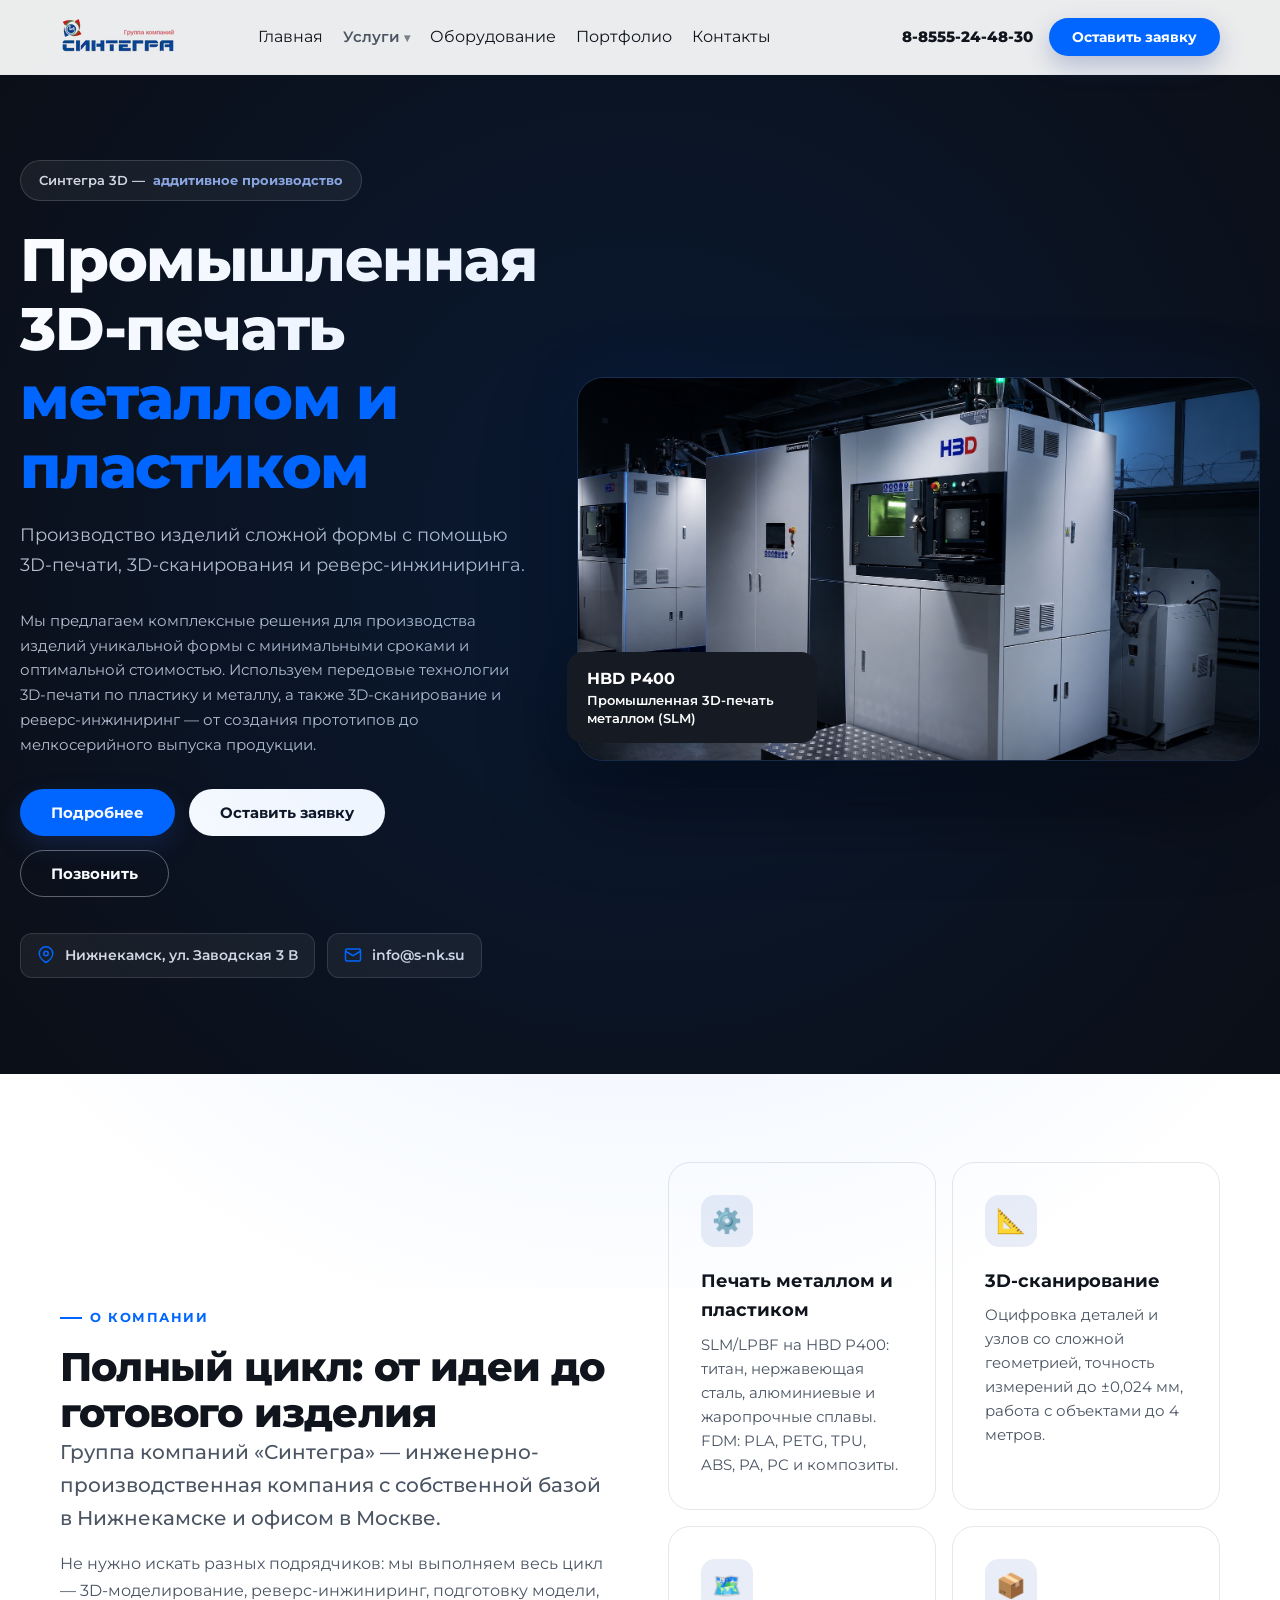
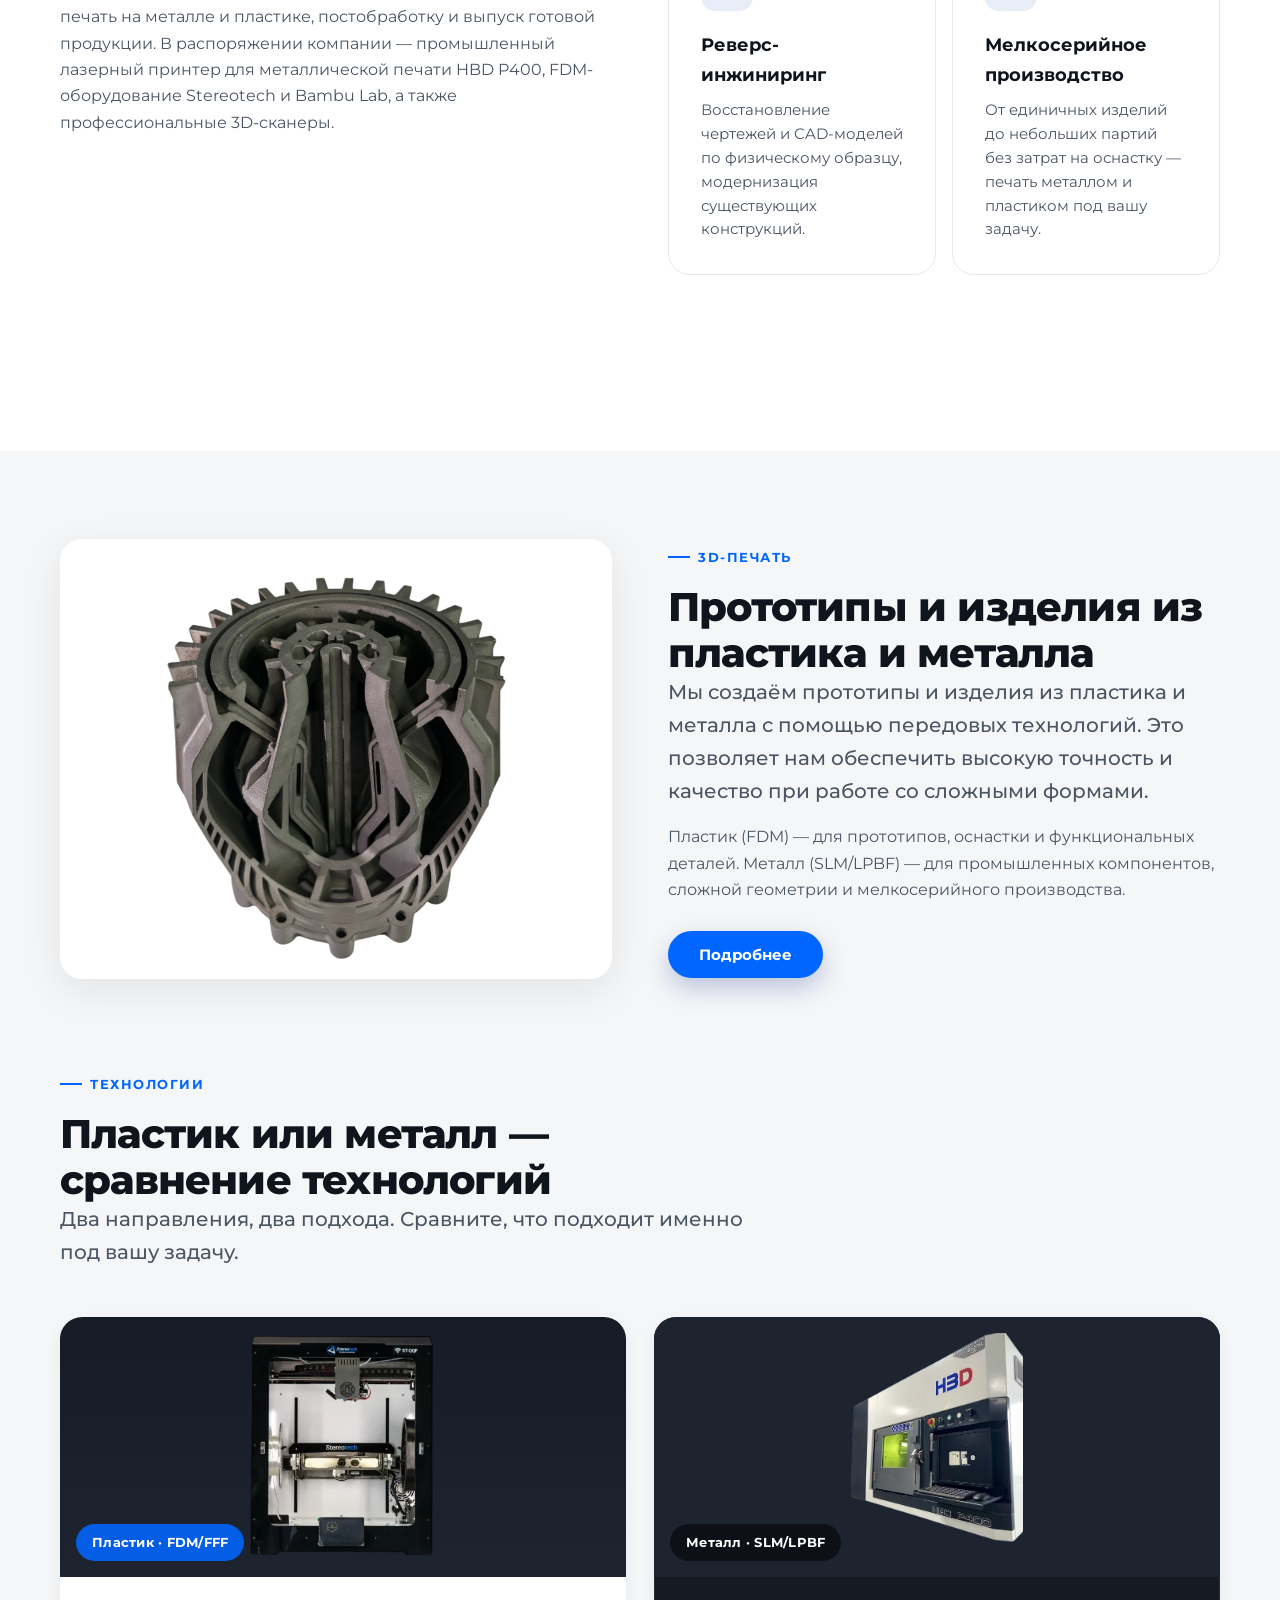
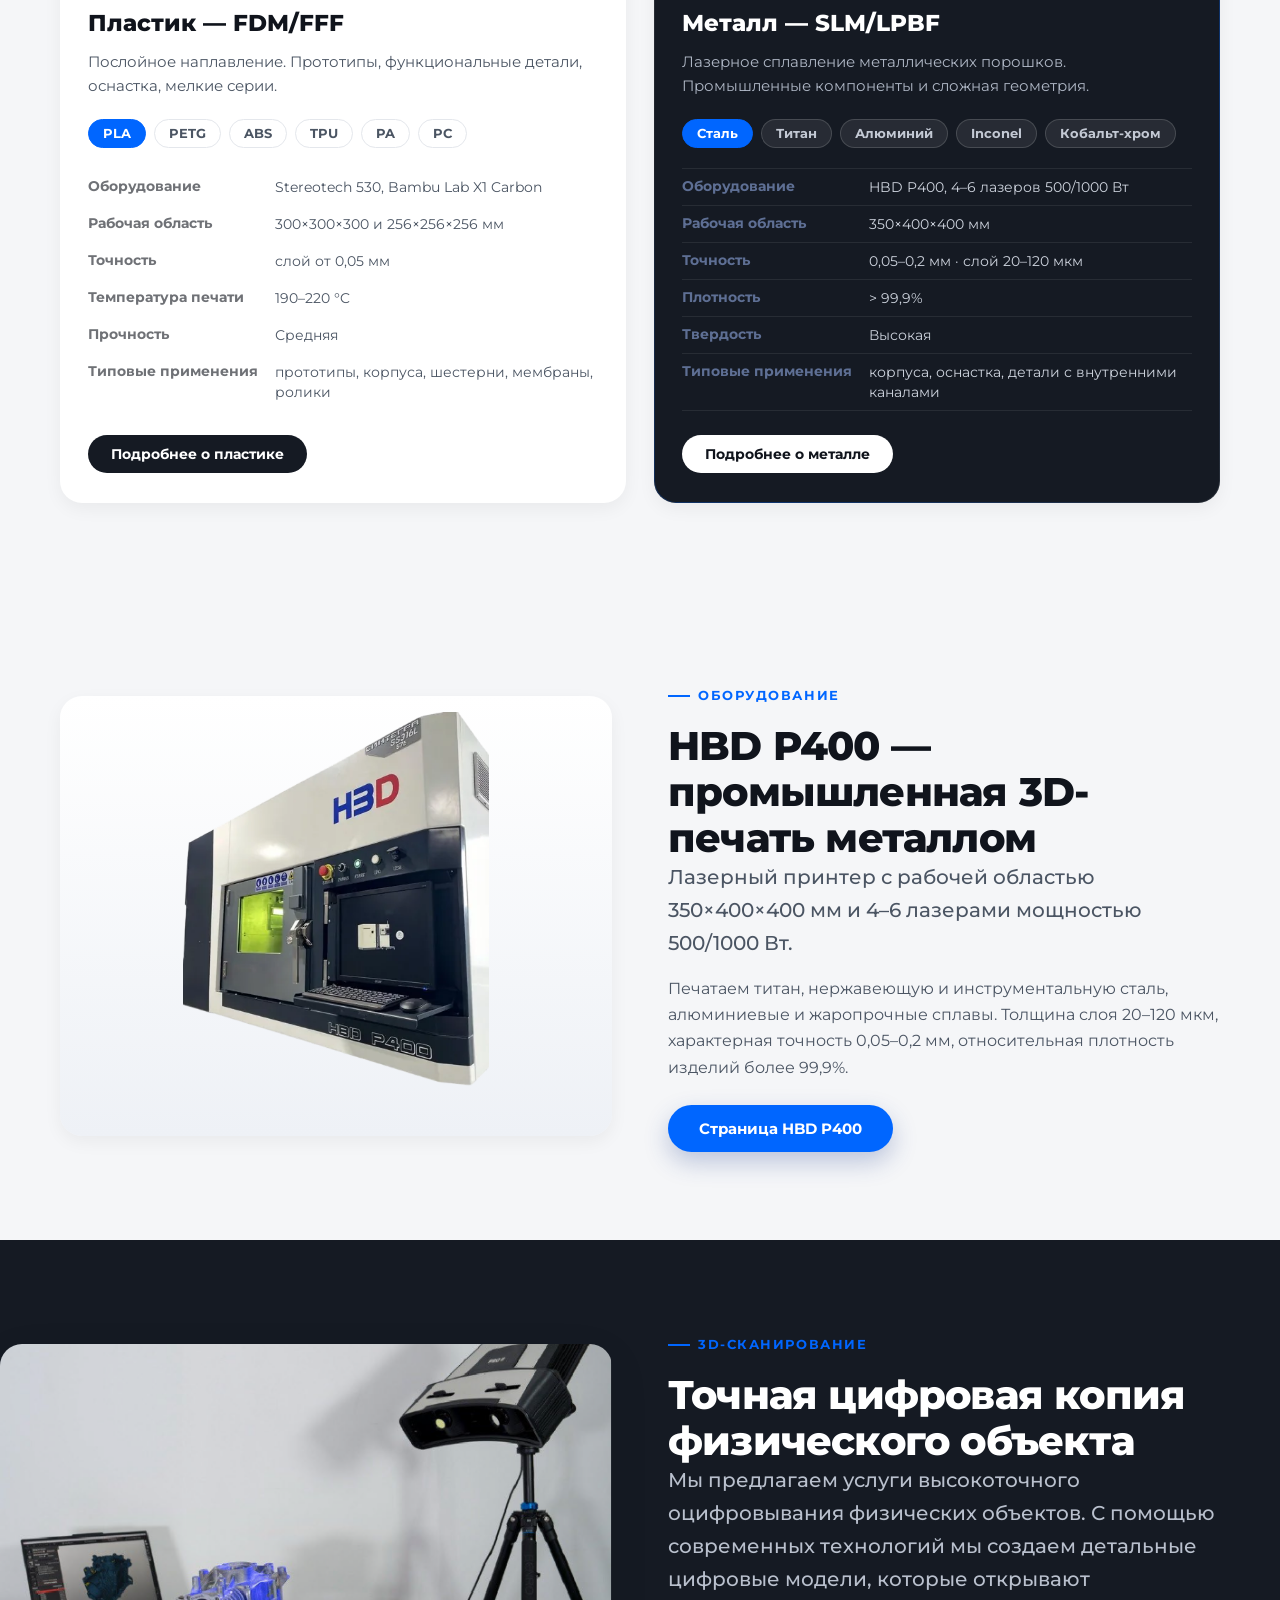
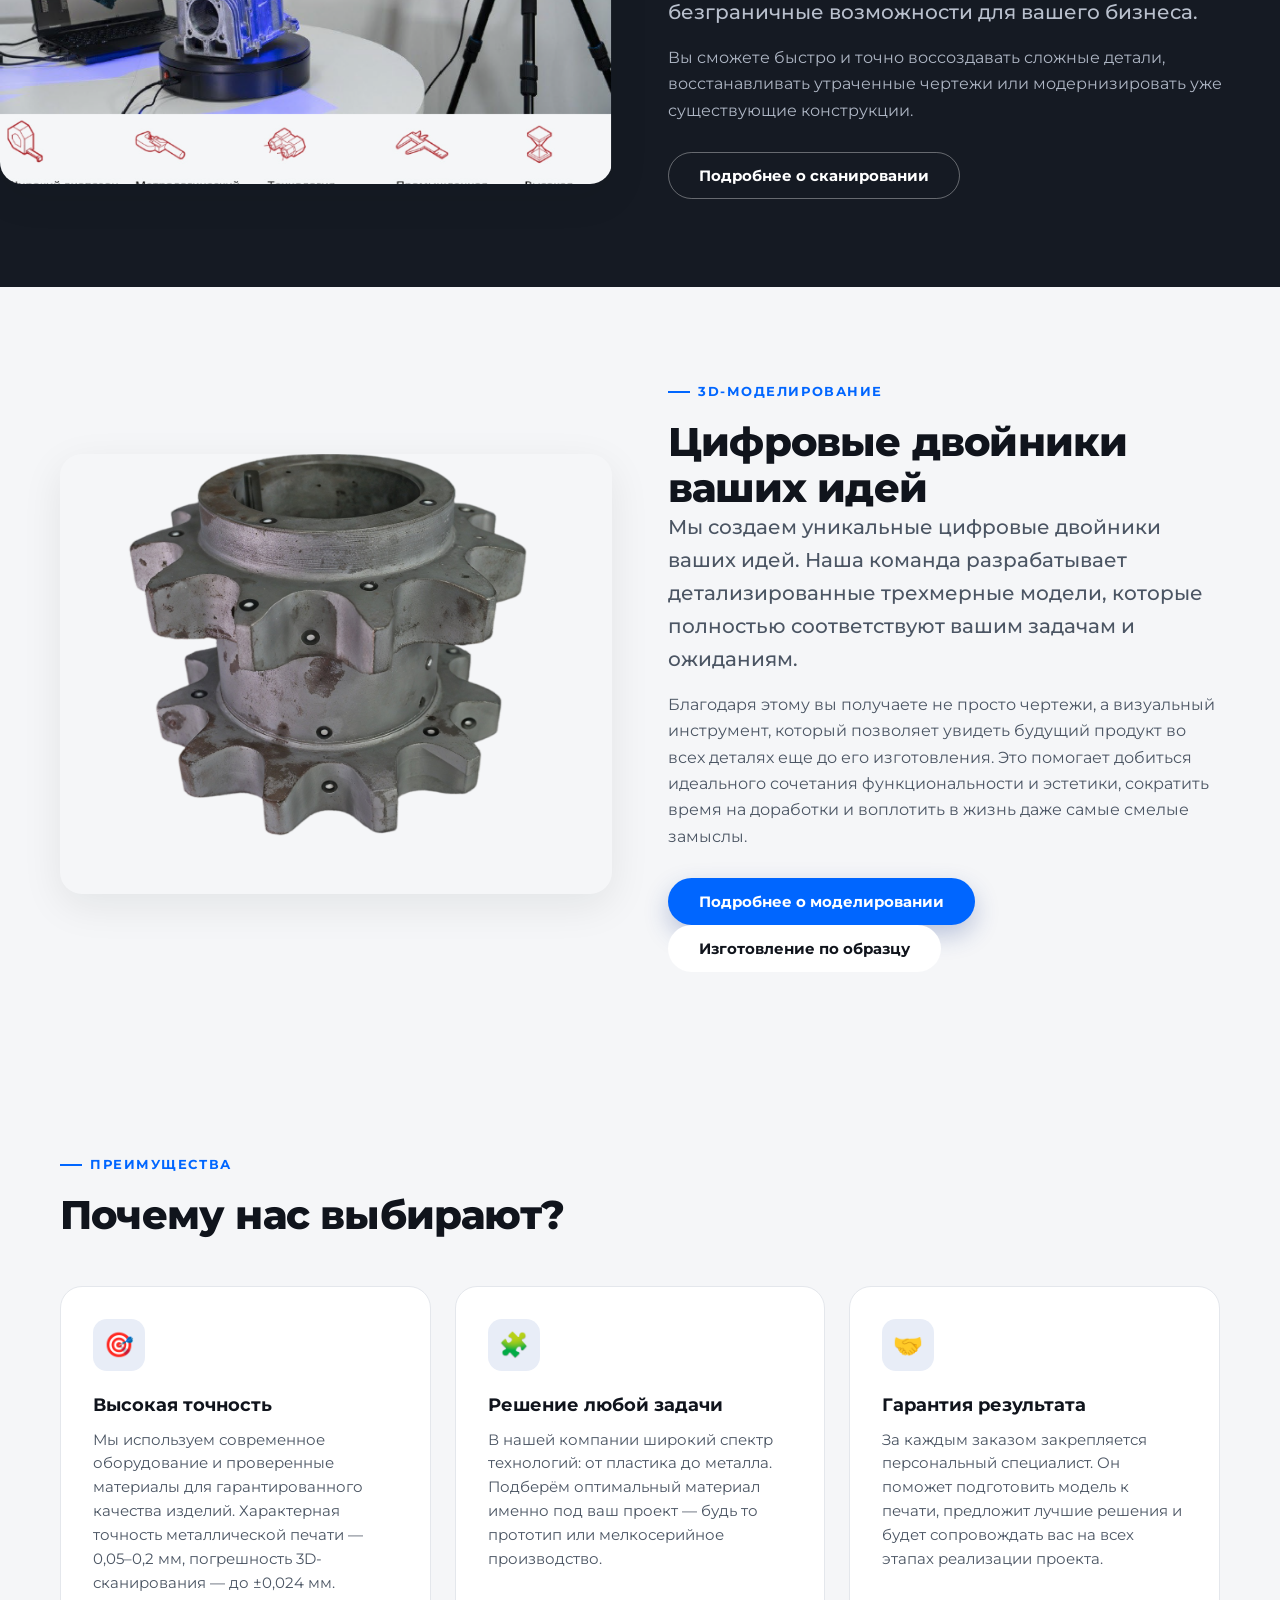
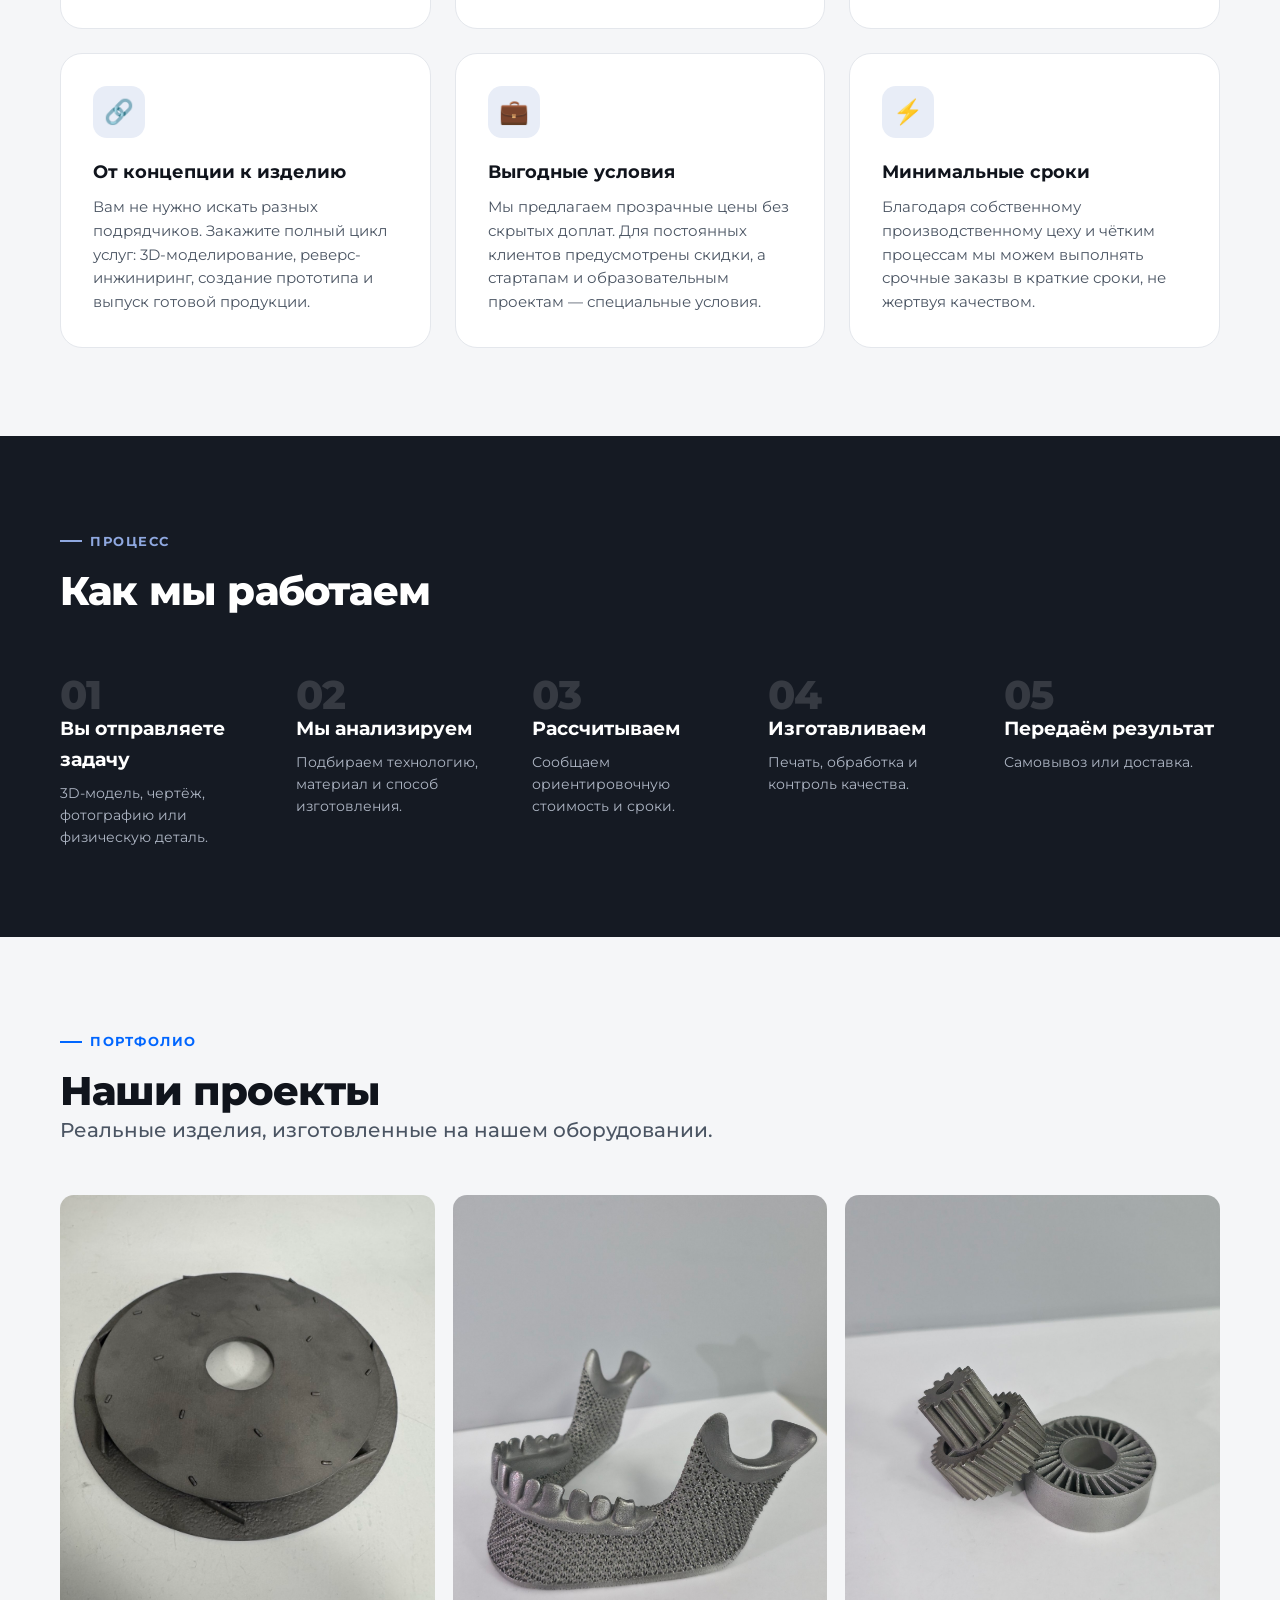
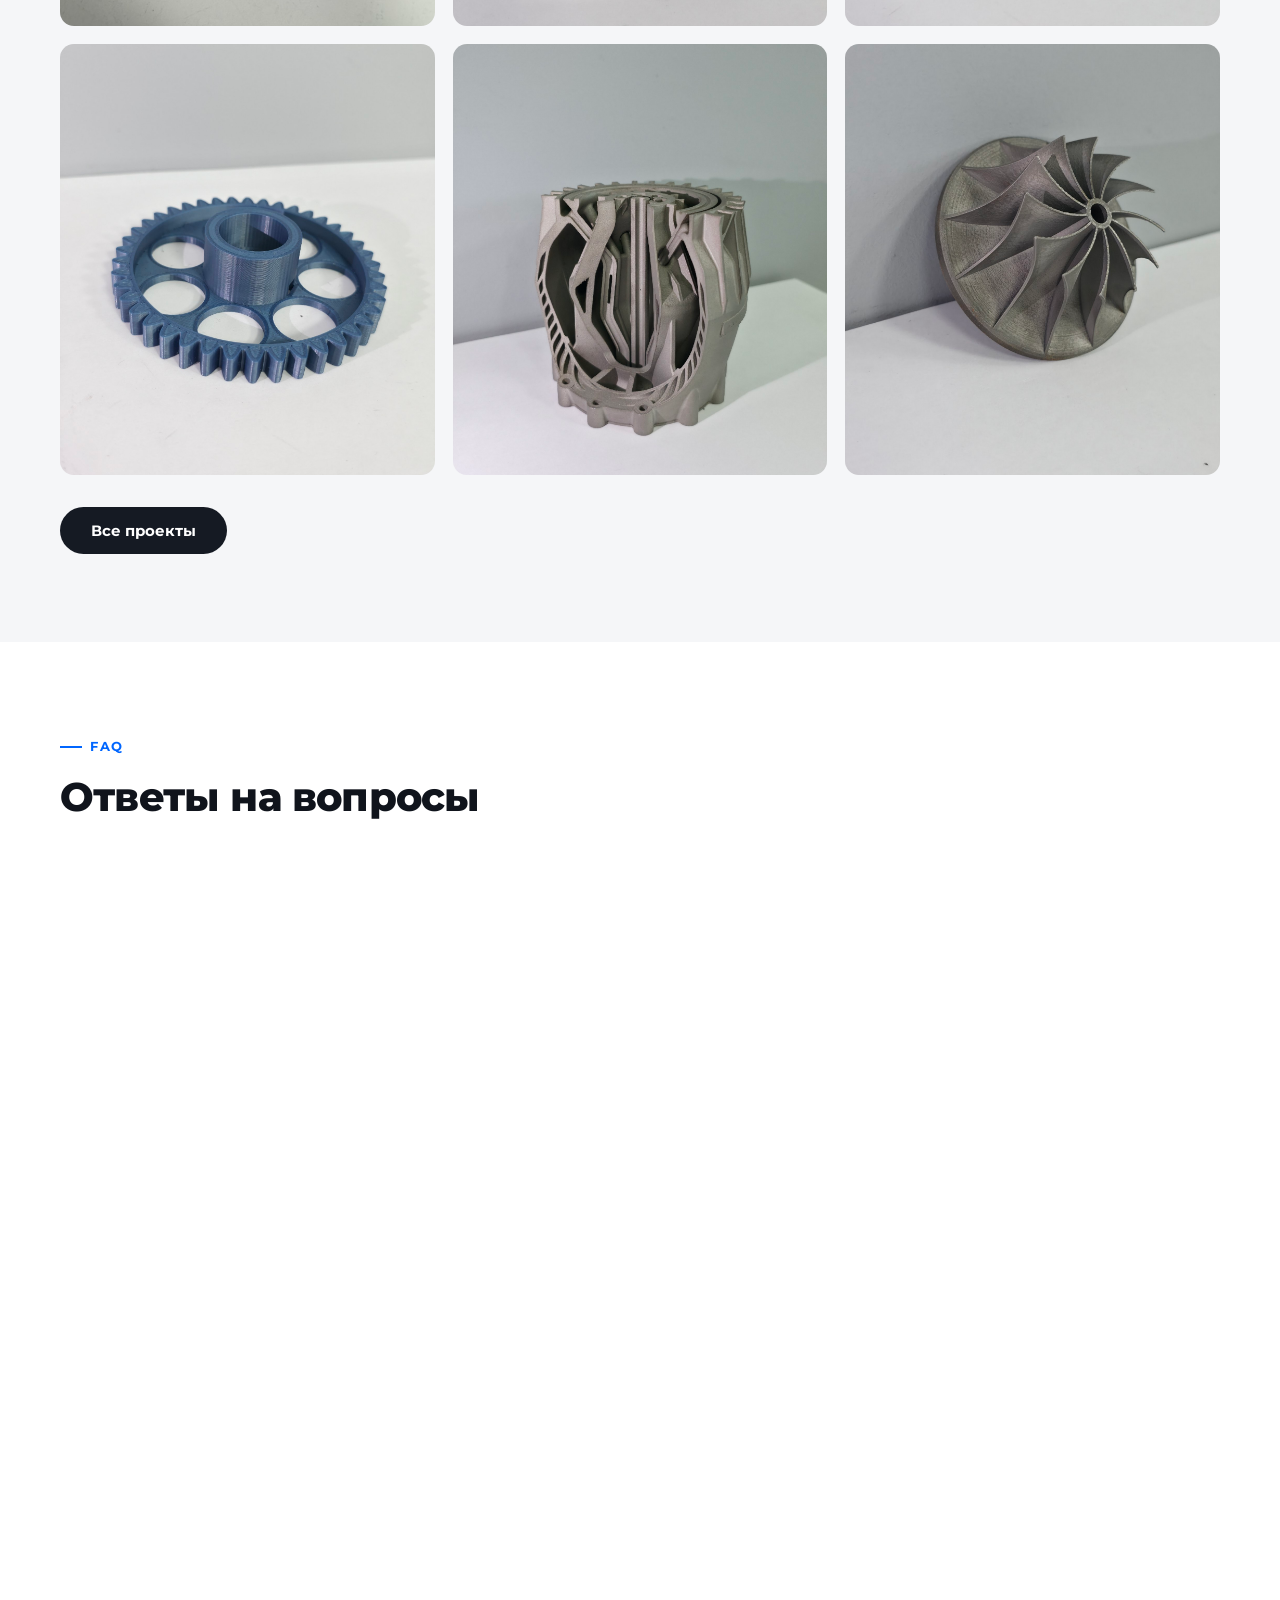
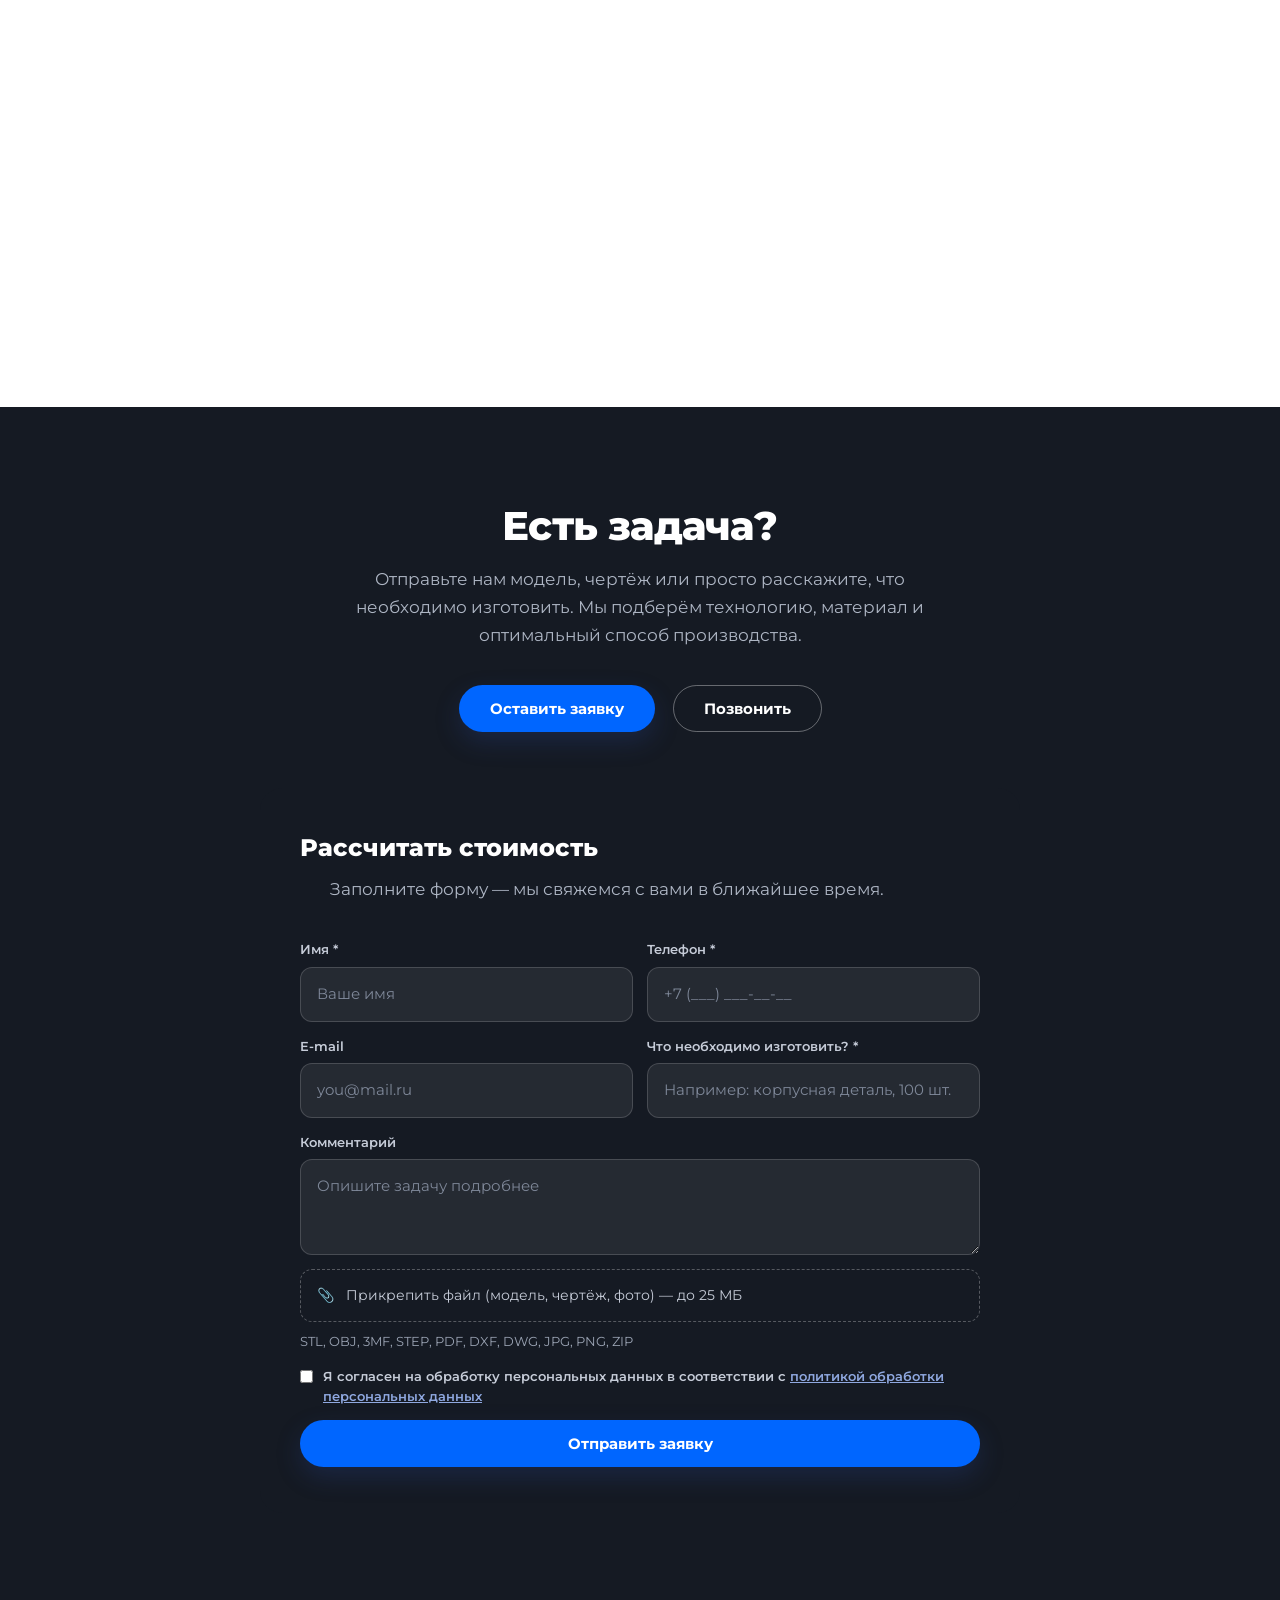
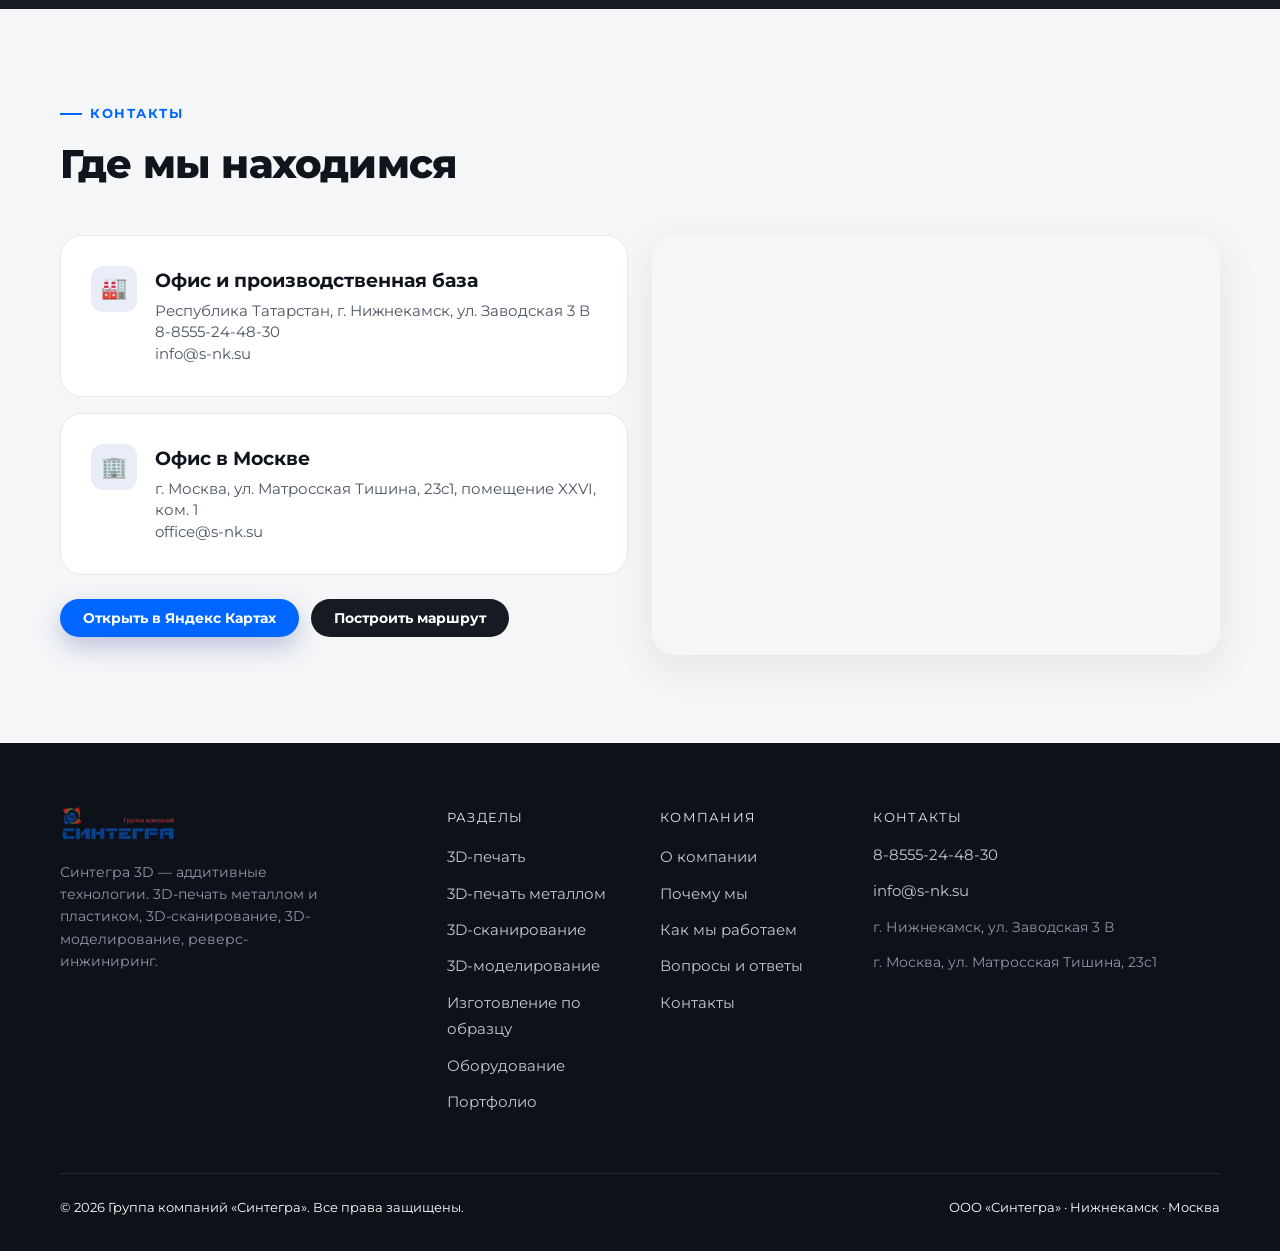
==== commit 0e1bd229: "убрал фотографии добавил увеличение фотографий" ====
--- a/index.html
+++ b/index.html
@@ -115,11 +115,8 @@
         </div>
       </div>
       <div class="hero__media">
-        <div class="hero__photo">
-          <picture>
-            <source srcset="/img/hbd-p400.webp" type="image/webp">
-            <img src="/img/hbd-p400.webp" width="768" height="1024" alt="Промышленный 3D-принтер HBD P400 для печати металлом" fetchpriority="high">
-          </picture>
+        <div class="hero__photo hero__photo--production">
+          <img src="/img/hbd-p400-hero.jpg" width="1672" height="941" alt="Производственный цех Синтегра с 3D-принтером HBD P400" fetchpriority="high">
         </div>
         <div class="hero__media-chip"><b>HBD P400</b>Промышленная 3D-печать металлом (SLM)</div>
       </div>
@@ -743,4 +740,4 @@
 </script>
 <script src="/js/main.js" defer></script>
 </body>
-</html>+</html>
--- a/css/style.css
+++ b/css/style.css
@@ -205,7 +205,7 @@
 .hero__bg { position: absolute; inset: 0; z-index: -1; }
 .hero__grid-placeholder { position: absolute; inset: 0; background: linear-gradient(180deg, #eef1f6, var(--bg)); }
 .hero--dark .hero__grid-placeholder { background: transparent; }
-.hero__inner { display: grid; grid-template-columns: 1.05fr .95fr; gap: 40px; align-items: center; }
+.hero__inner { max-width: 1480px; display: grid; grid-template-columns: .95fr 1.35fr; gap: 40px; align-items: center; }
 .hero__badge {
   display: inline-flex; align-items: center; gap: 8px;
   background: #fff; border: 1px solid var(--line); border-radius: 60px;
@@ -253,6 +253,15 @@
   filter: drop-shadow(0 40px 70px rgba(0,0,0,.55));
 }
 .hero--dark .hero__photo { transform: scale(1.12); margin: 0 -48px -48px -28px; }
+.hero--dark .hero__photo--production {
+  aspect-ratio: 16 / 9; margin: 0; transform: none; overflow: hidden;
+  border: 1px solid rgba(88,133,210,.2); border-radius: 26px;
+  box-shadow: 0 38px 90px rgba(0,0,0,.46), 0 0 70px rgba(0,102,255,.08);
+}
+.hero--dark .hero__photo--production img {
+  width: 100%; height: 100%; object-fit: cover; object-position: center;
+  animation: none; filter: none;
+}
 .hero--dark .hero__media::before { background: radial-gradient(closest-side, rgba(0,102,255,.22), transparent 72%); }
 .hero--dark .hero__meta-item { background: rgba(255,255,255,.06); border-color: rgba(255,255,255,.12); color: #d6dae2; }
 .hero--dark .hero__meta-item svg { color: var(--accent); }
@@ -537,6 +546,7 @@
   .hero__inner { grid-template-columns: 1fr; }
   .hero__media { order: -1; }
   .hero__photo { transform: none; margin: 0; max-width: 360px; }
+  .hero__photo--production { max-width: 100%; margin: 0 auto; }
   .hero__media::before { display: none; }
   .hero__photo img { max-height: 320px; margin: 0 auto; }
   .service-block { grid-template-columns: 1fr; gap: 32px; padding: 64px 0; }
@@ -559,4 +569,4 @@
   body { padding-bottom: 0; }
   .form { padding: 28px 20px; }
   .steps { grid-template-columns: 1fr; }
-}+}
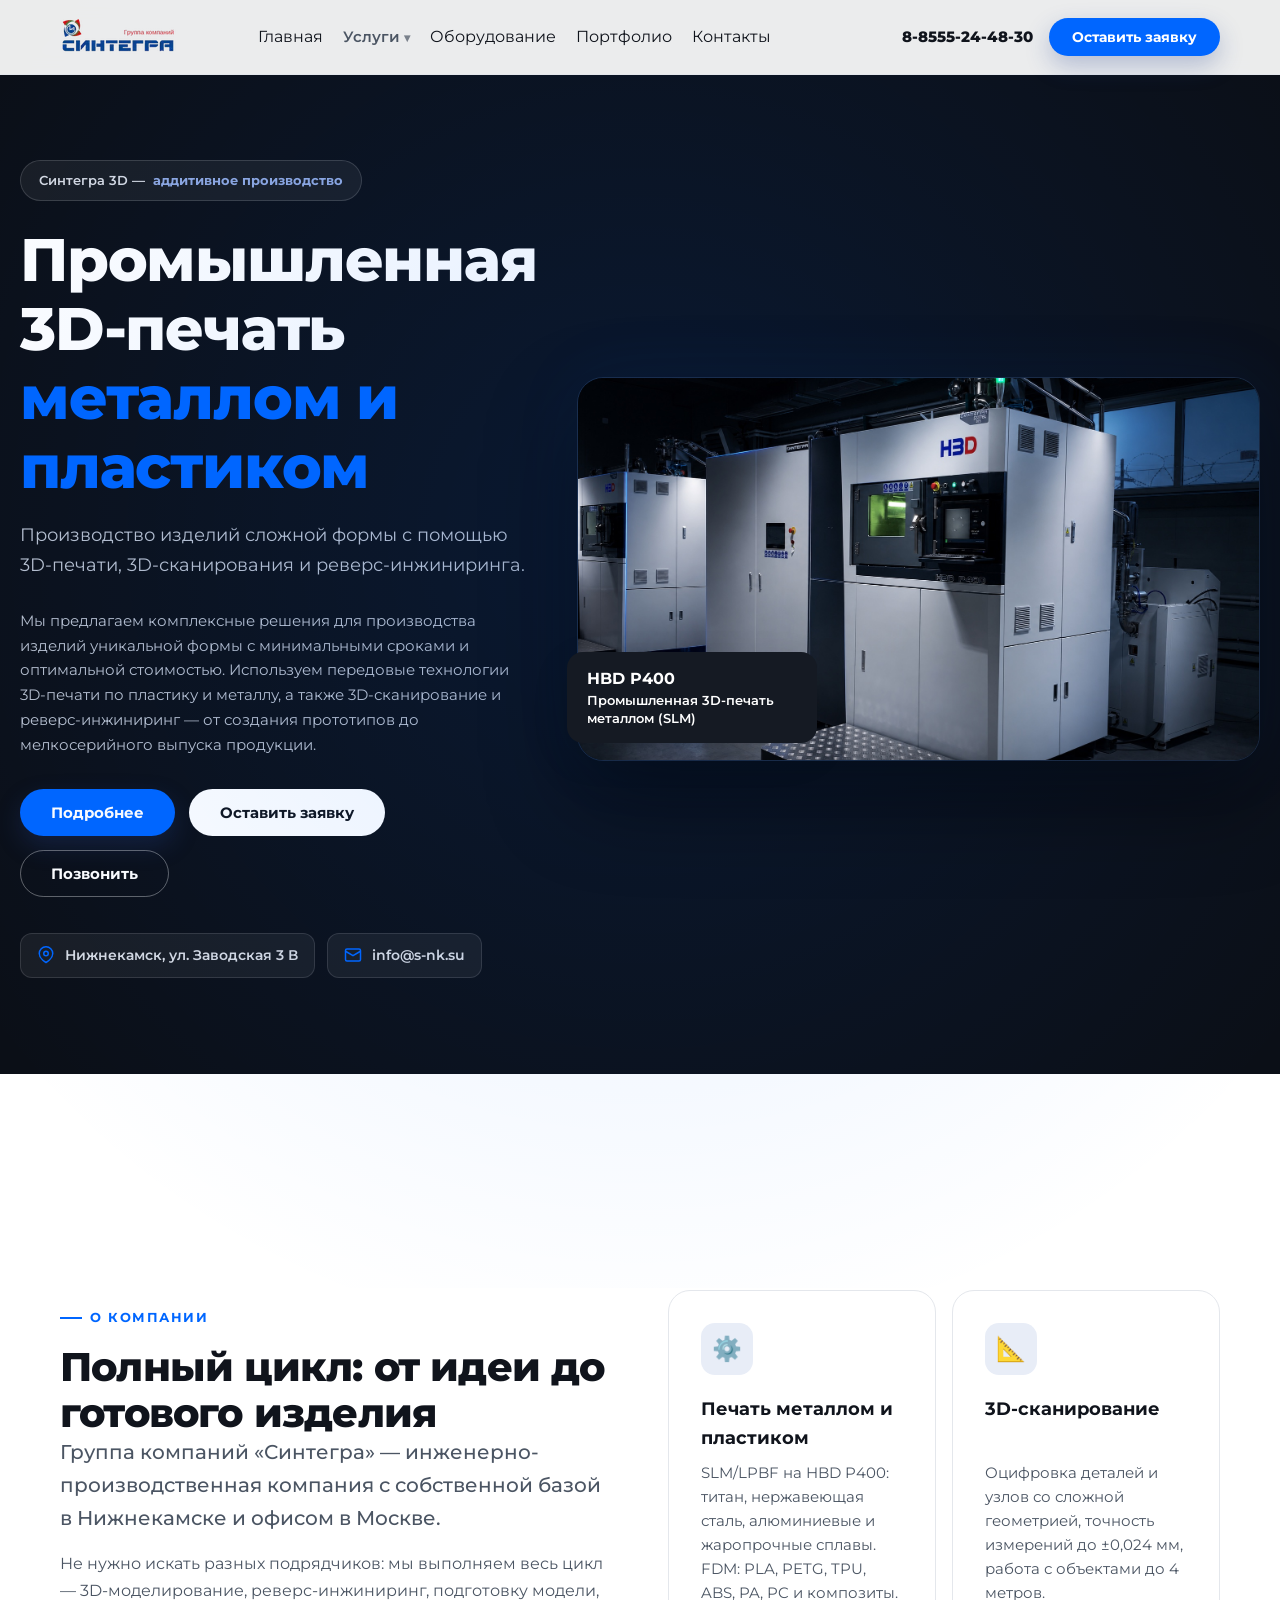
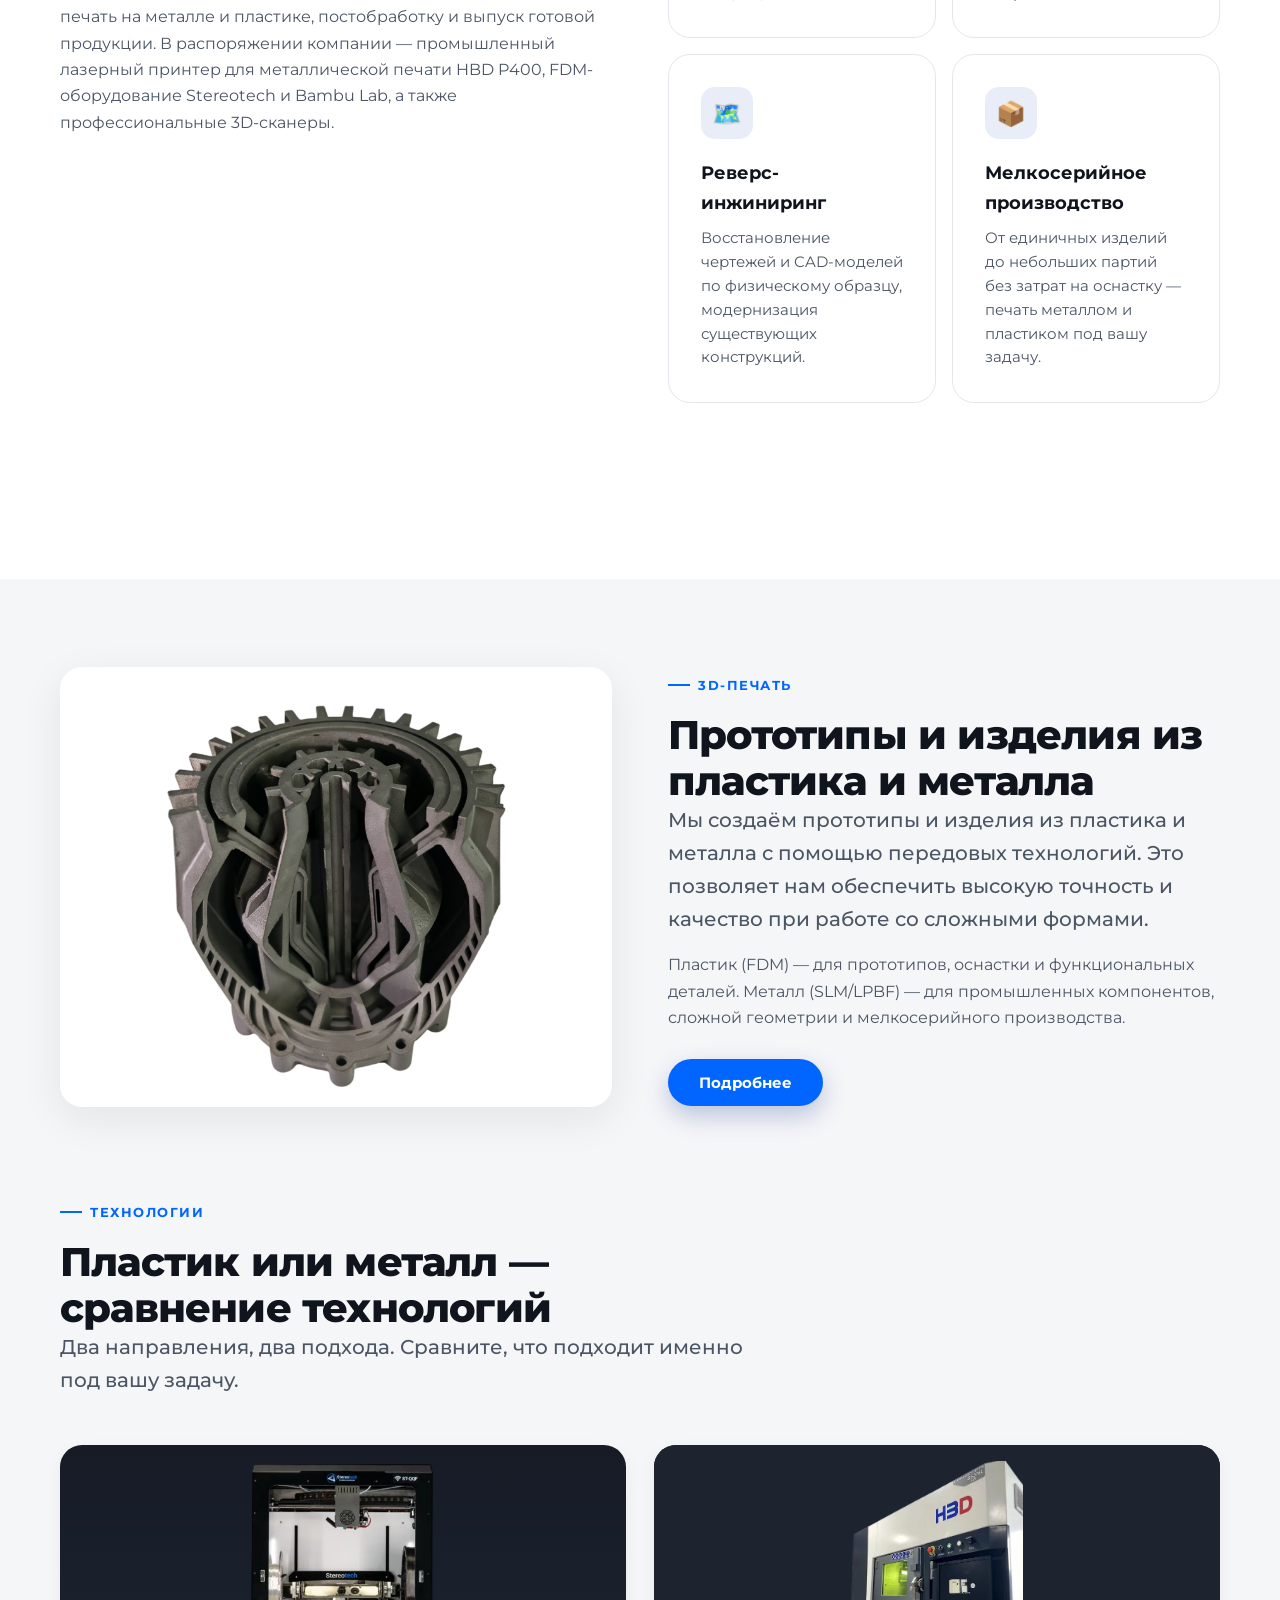
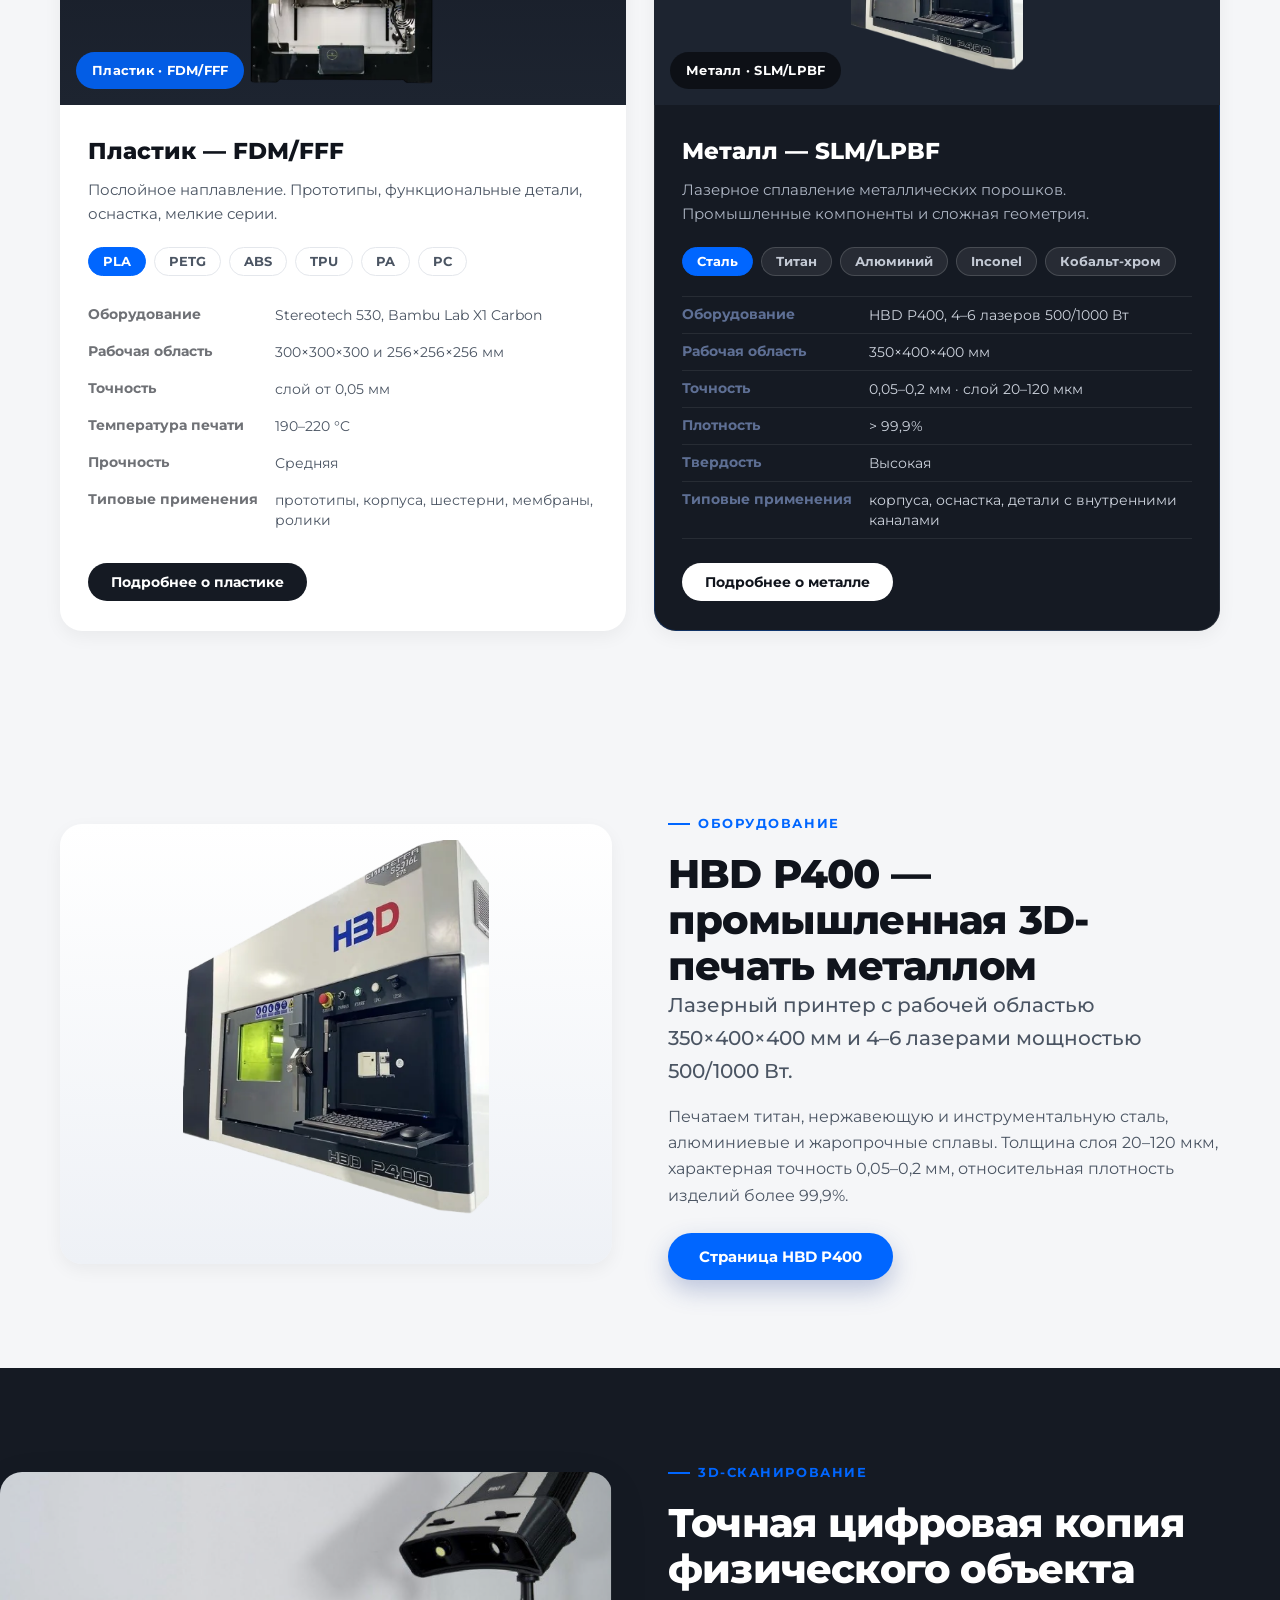
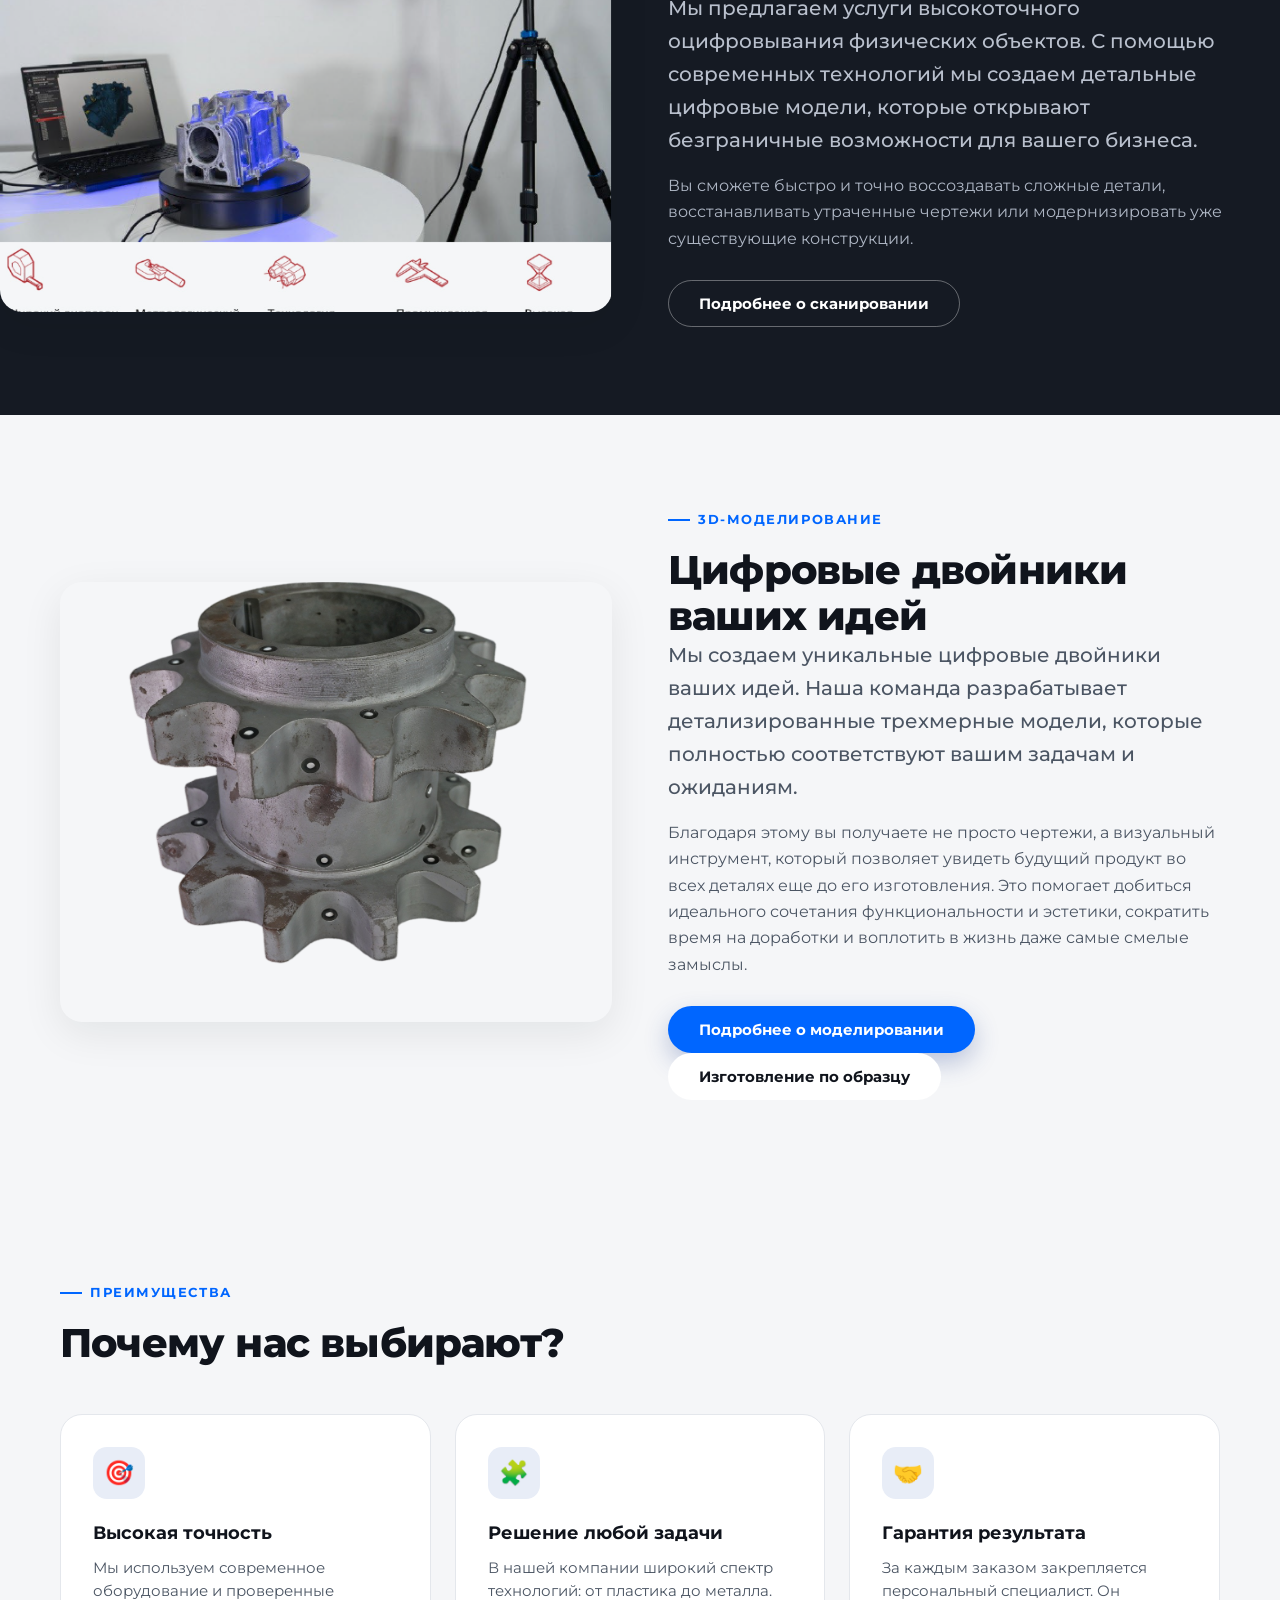
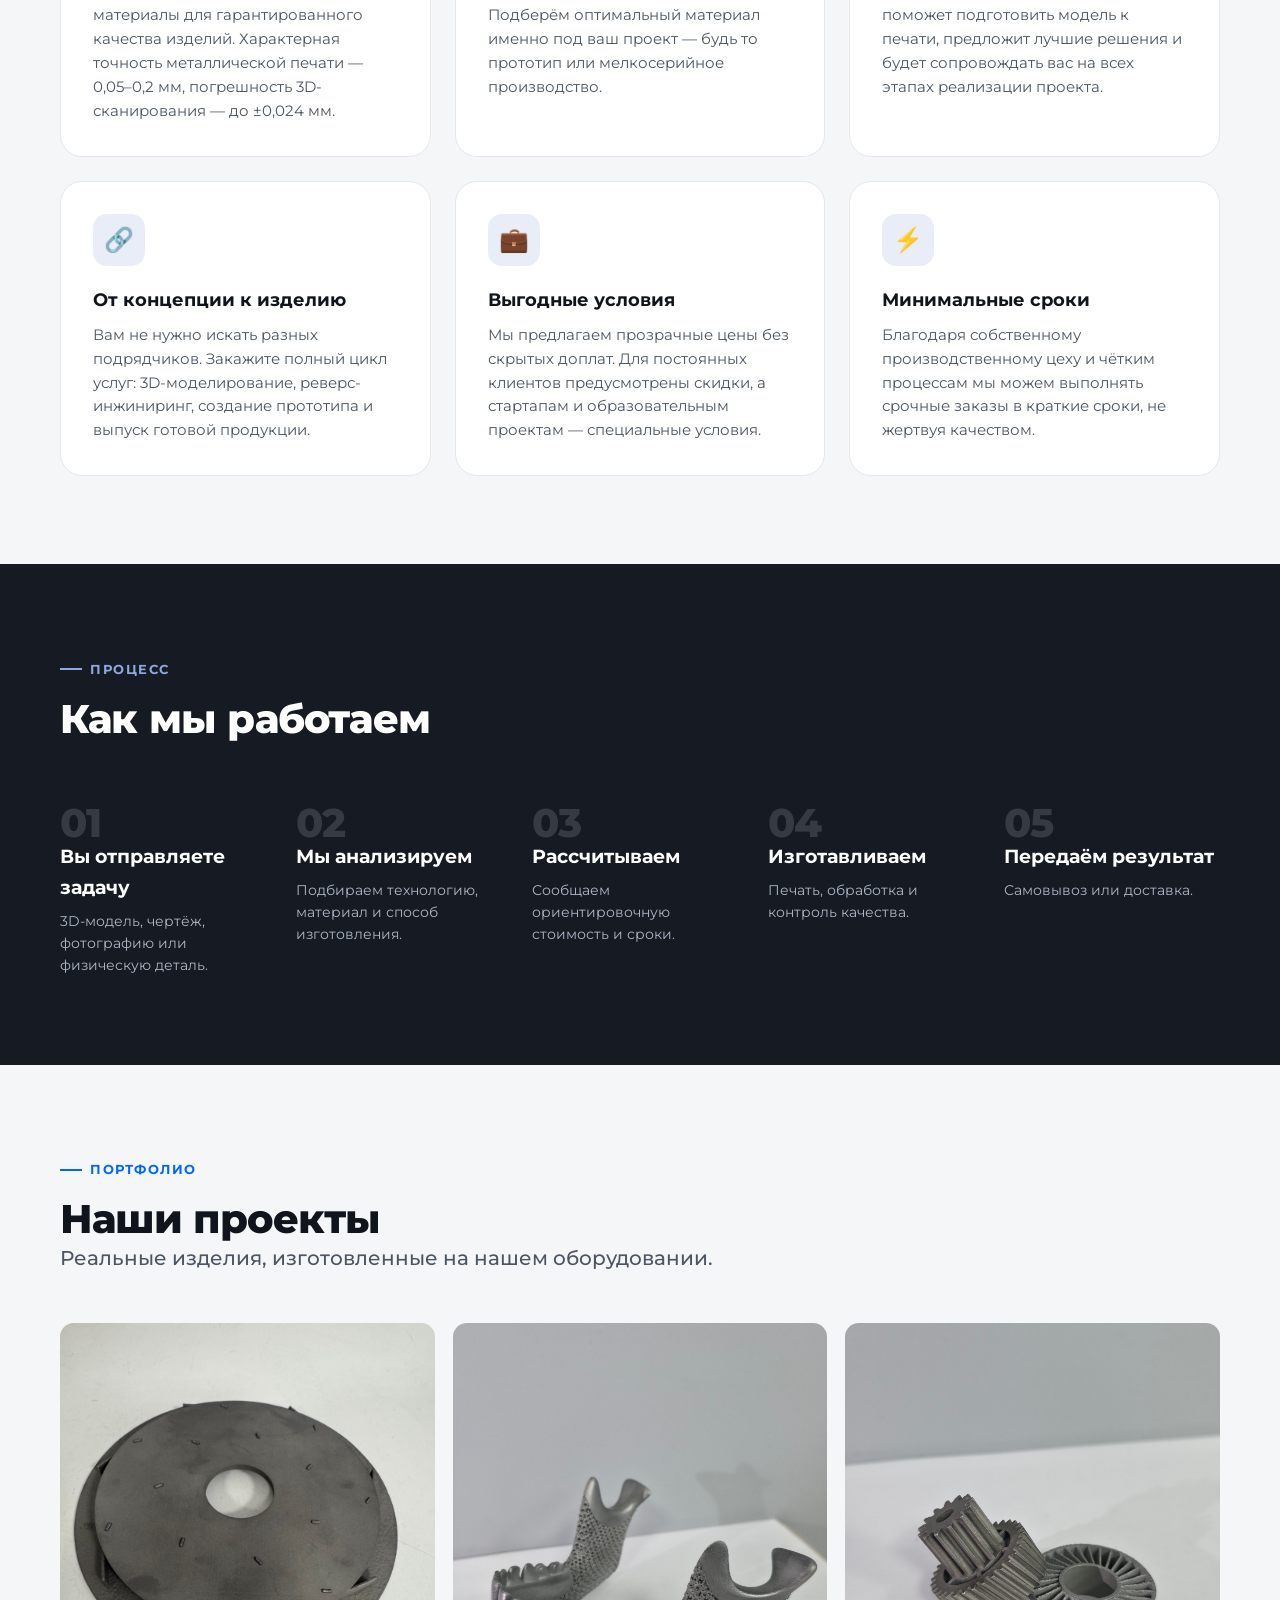
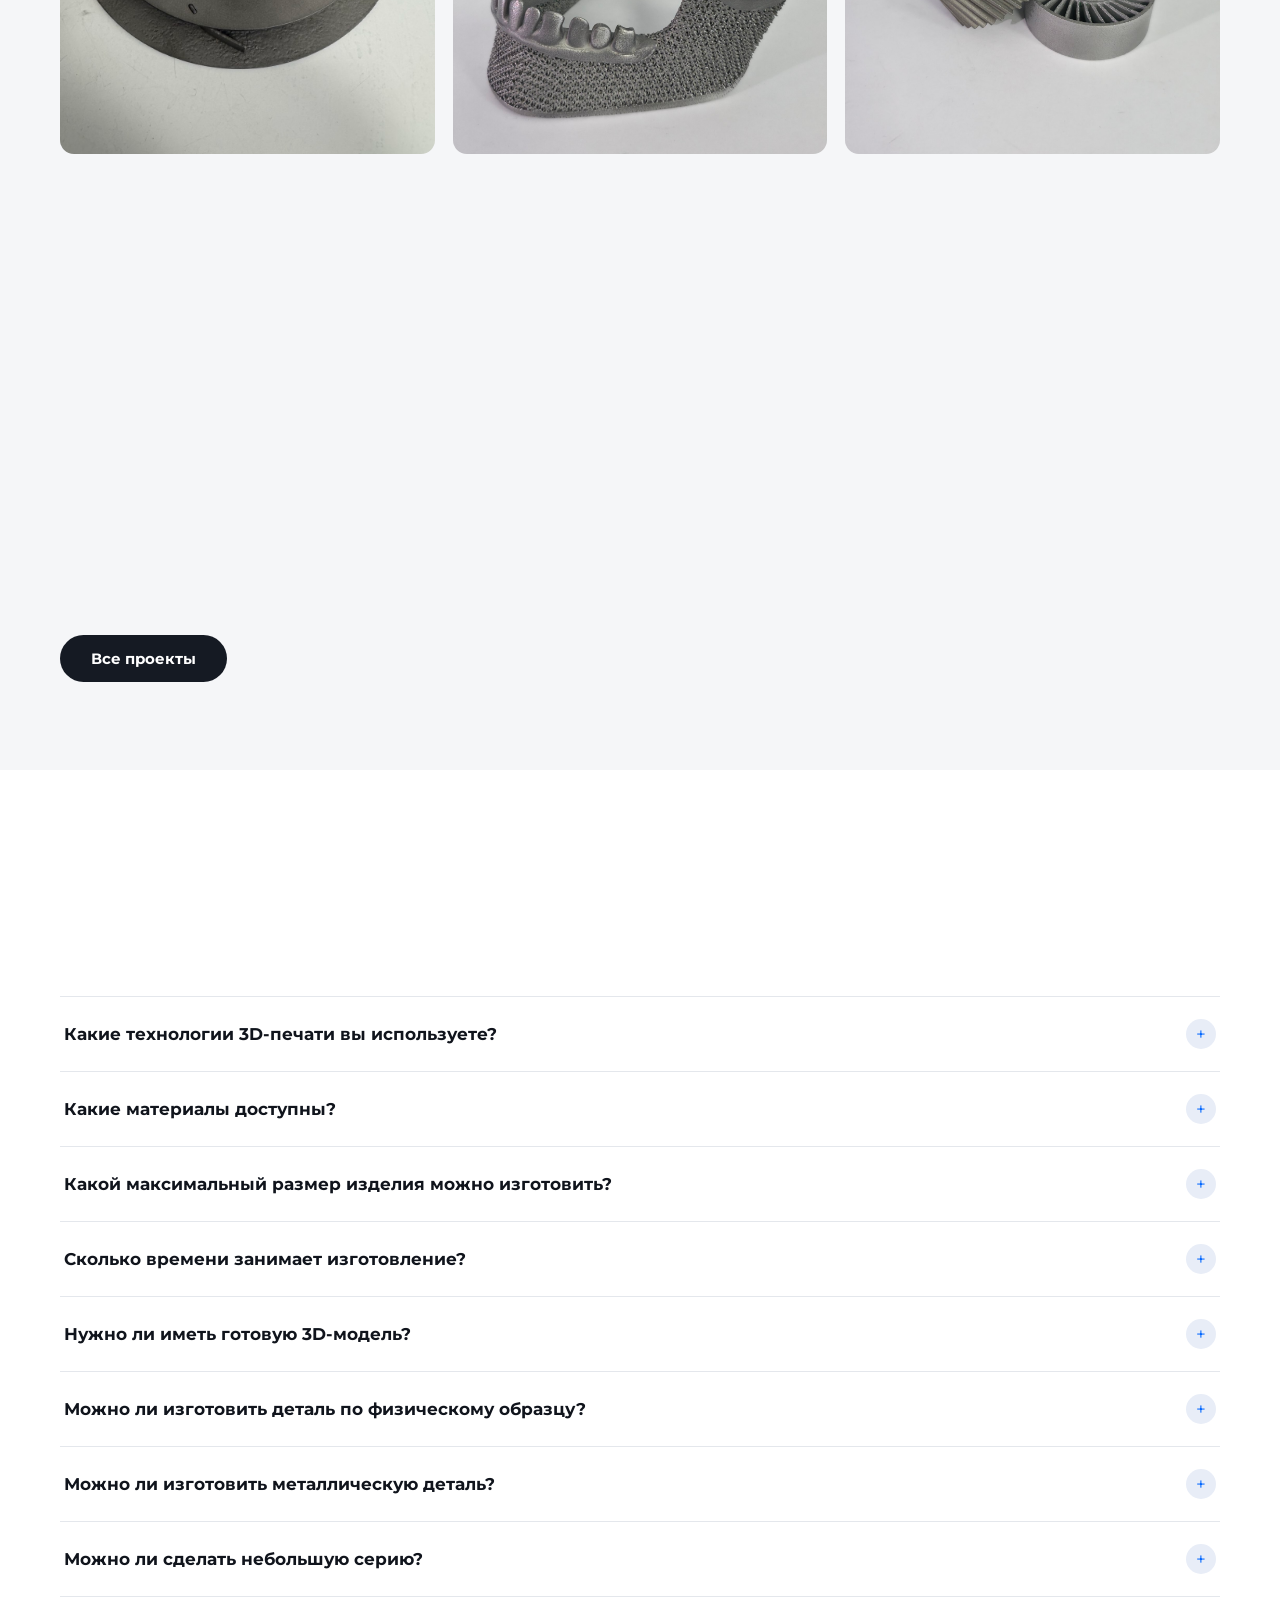
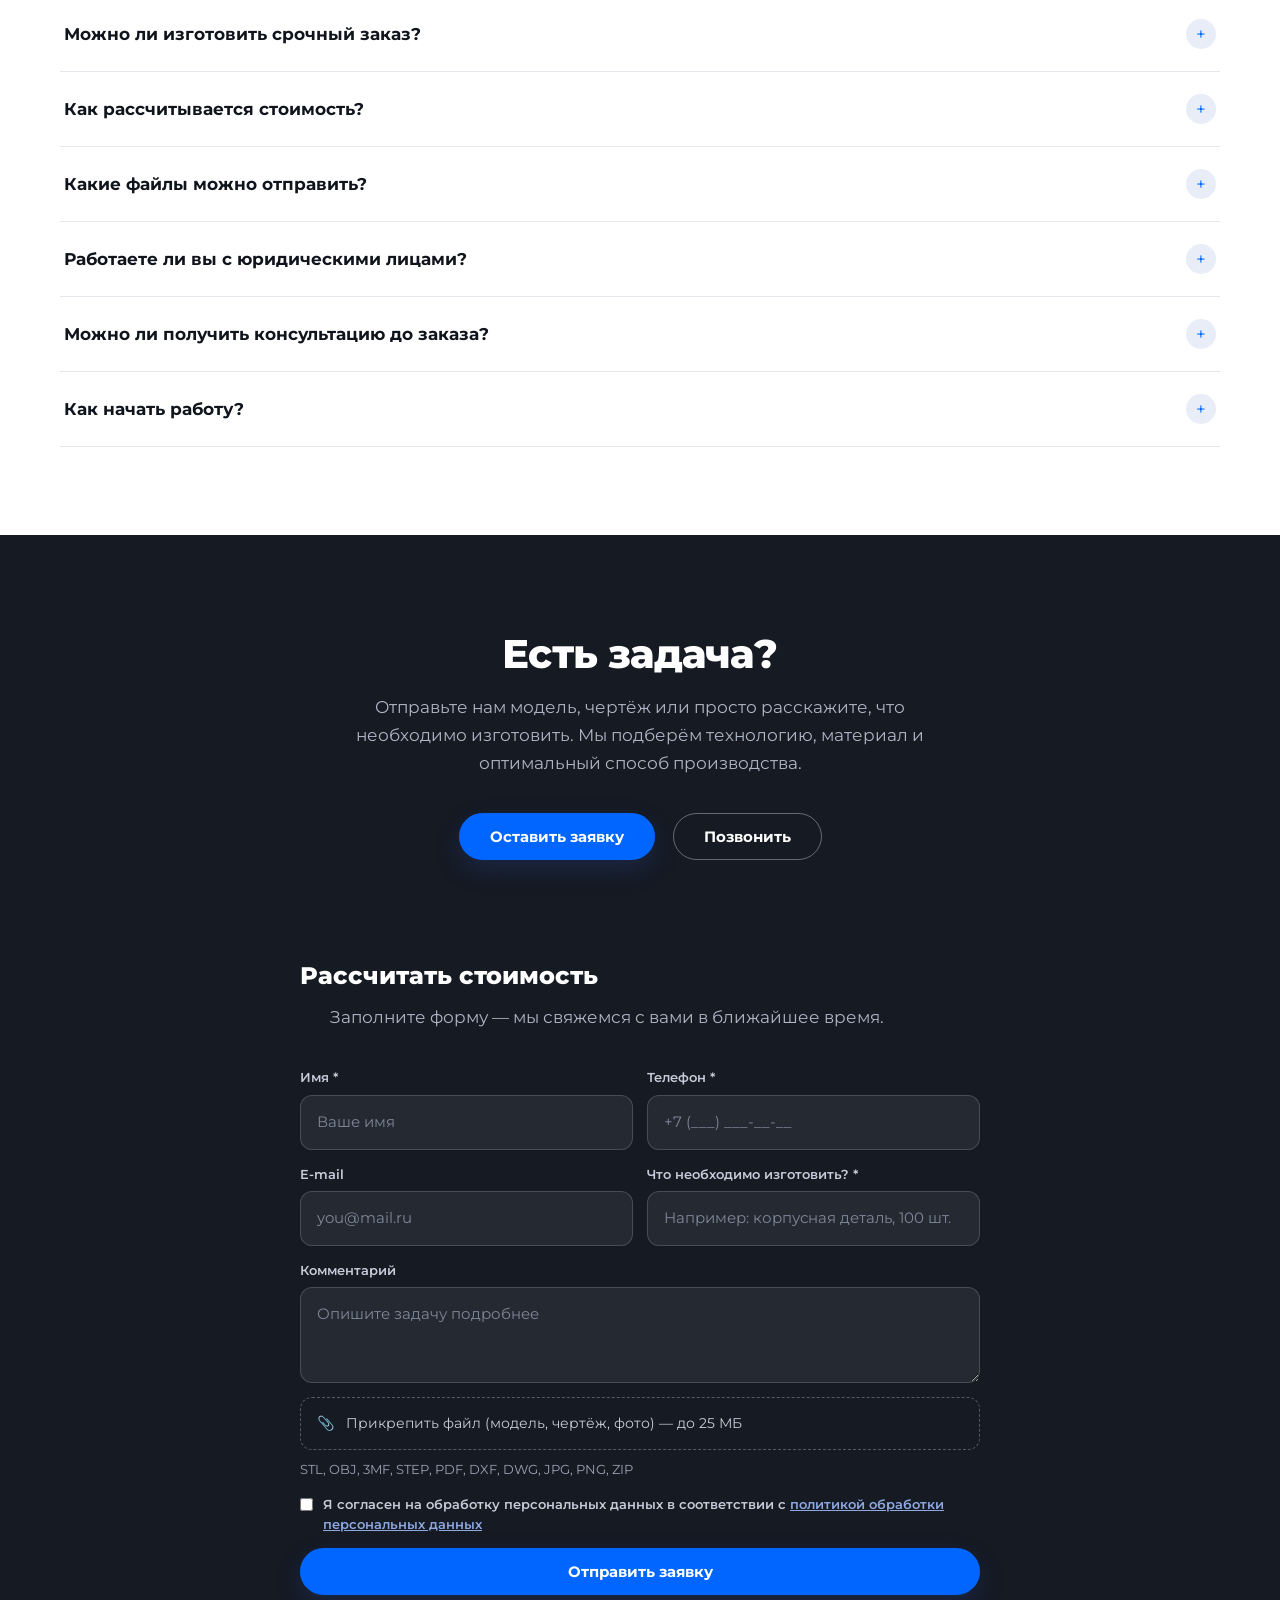
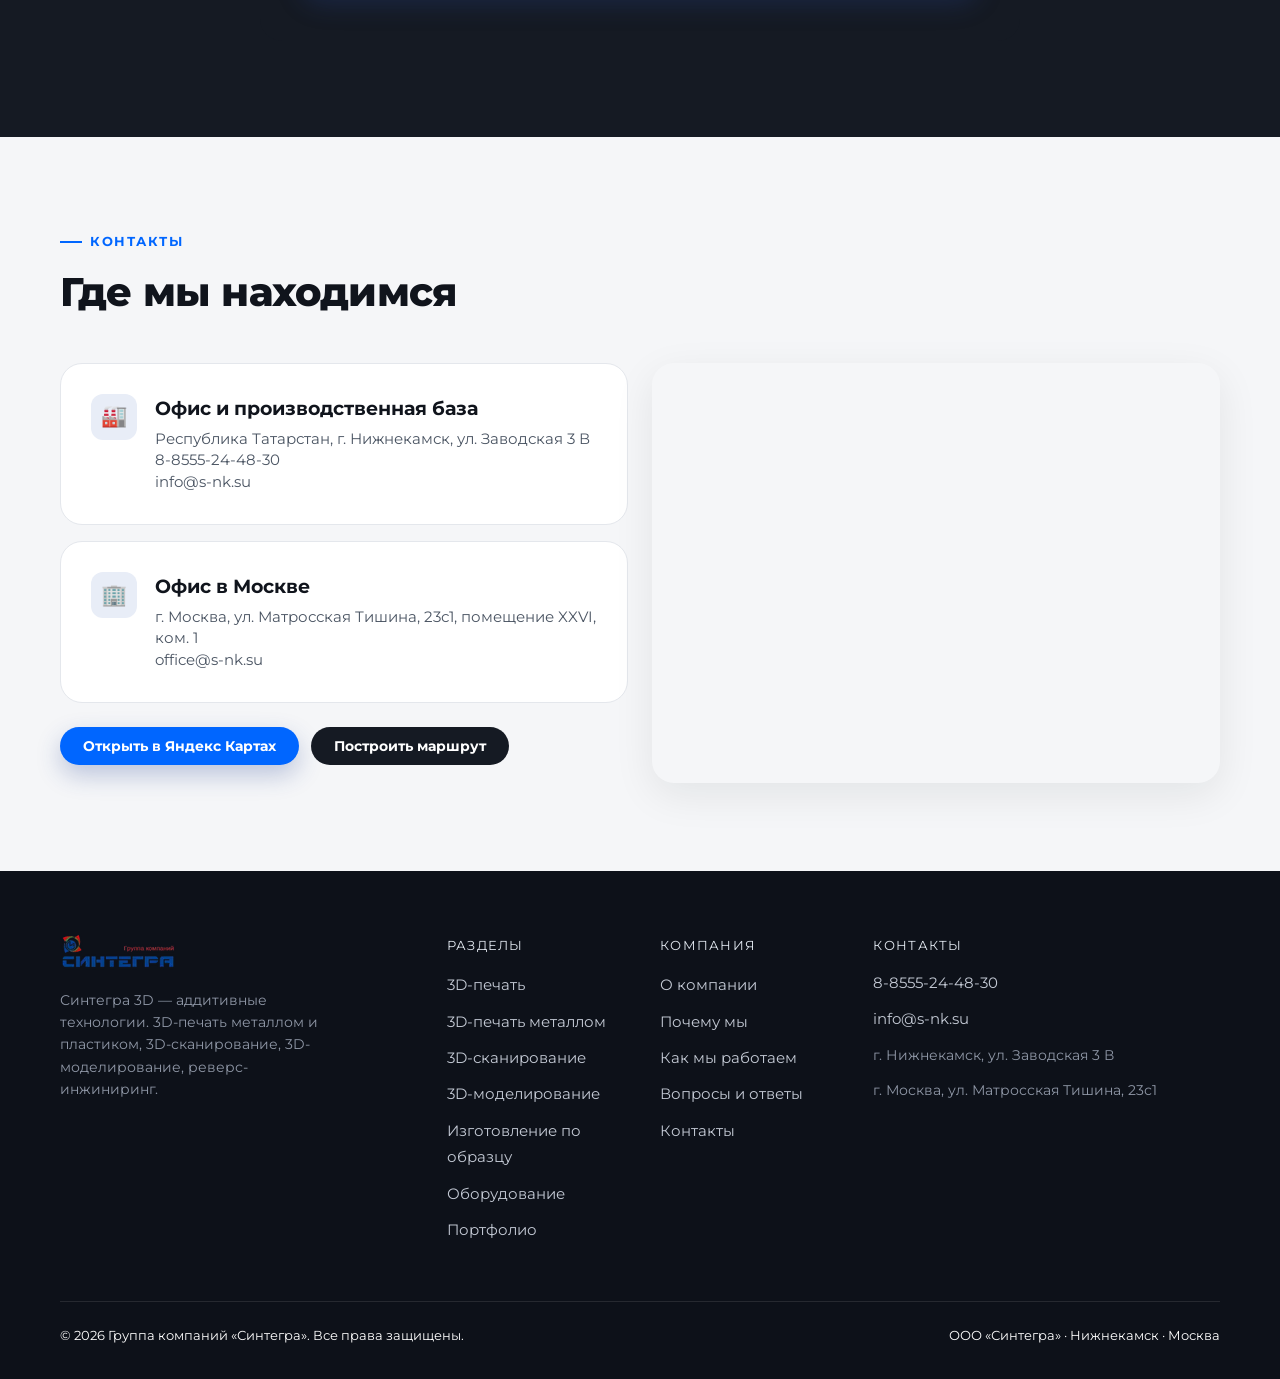
==== commit 15ae44cd: "поправил карточки" ====
--- a/index.html
+++ b/index.html
@@ -38,7 +38,7 @@
   <link rel="preconnect" href="https://fonts.googleapis.com">
   <link rel="preconnect" href="https://fonts.gstatic.com" crossorigin>
   <link href="https://fonts.googleapis.com/css2?family=Montserrat:wght@400;500;600;700;800&display=swap" rel="stylesheet" media="print" onload="this.media='all'">
-  <link rel="stylesheet" href="/css/style.css">
+  <link rel="stylesheet" href="/css/style.css?v=20260909-3">
 </head>
 <body>
 <!-- Yandex.Metrika counter -->
@@ -133,7 +133,7 @@
           <p class="lead" style="margin-bottom:16px">Группа компаний «Синтегра» — инженерно-производственная компания с собственной базой в Нижнекамске и офисом в Москве.</p>
           <p style="color:var(--ink-soft)">Не нужно искать разных подрядчиков: мы выполняем весь цикл — 3D-моделирование, реверс-инжиниринг, подготовку модели, печать на металле и пластике, постобработку и выпуск готовой продукции. В распоряжении компании — промышленный лазерный принтер для металлической печати HBD P400, FDM-оборудование Stereotech и Bambu Lab, а также профессиональные 3D-сканеры.</p>
         </div>
-        <div class="grid grid--2" style="gap:16px">
+        <div class="grid grid--2 about-cards" style="gap:16px">
           <div class="card reveal">
             <div class="card__icon">⚙️</div>
             <h3 class="card__title">Печать металлом и пластиком</h3>
--- a/css/style.css
+++ b/css/style.css
@@ -277,6 +277,9 @@
 .service-block__media.drop { border-radius: var(--radius-lg); background: linear-gradient(180deg,#fff, #eef1f6); box-shadow: var(--shadow-sm); overflow: hidden; }
 .service-block__media.drop img { border-radius: 0; object-fit: contain; height: 440px; box-shadow: none; padding: 16px; }
 .service-block--dark .service-block__media.drop { background: var(--graphite-2); }
+#about .service-block { padding-bottom: 216px; }
+#about .about-cards { transform: translateY(128px); }
+.about-cards .card__title { min-height: 2lh; }
 
 /* ---------- features ---------- */
 .feature { display: flex; gap: 16px; align-items: flex-start; }
@@ -552,6 +555,9 @@
   .service-block { grid-template-columns: 1fr; gap: 32px; padding: 64px 0; }
   .service-block--reverse .service-block__content { order: 0; }
   .service-block__media img { height: 260px; }
+  #about .service-block { padding-bottom: 64px; }
+  #about .about-cards { transform: none; }
+  .about-cards .card__title { min-height: 0; }
   .form-grid { grid-template-columns: 1fr; }
   .gallery { grid-template-columns: repeat(2, 1fr); }
   .spec-table { font-size: 13px; }
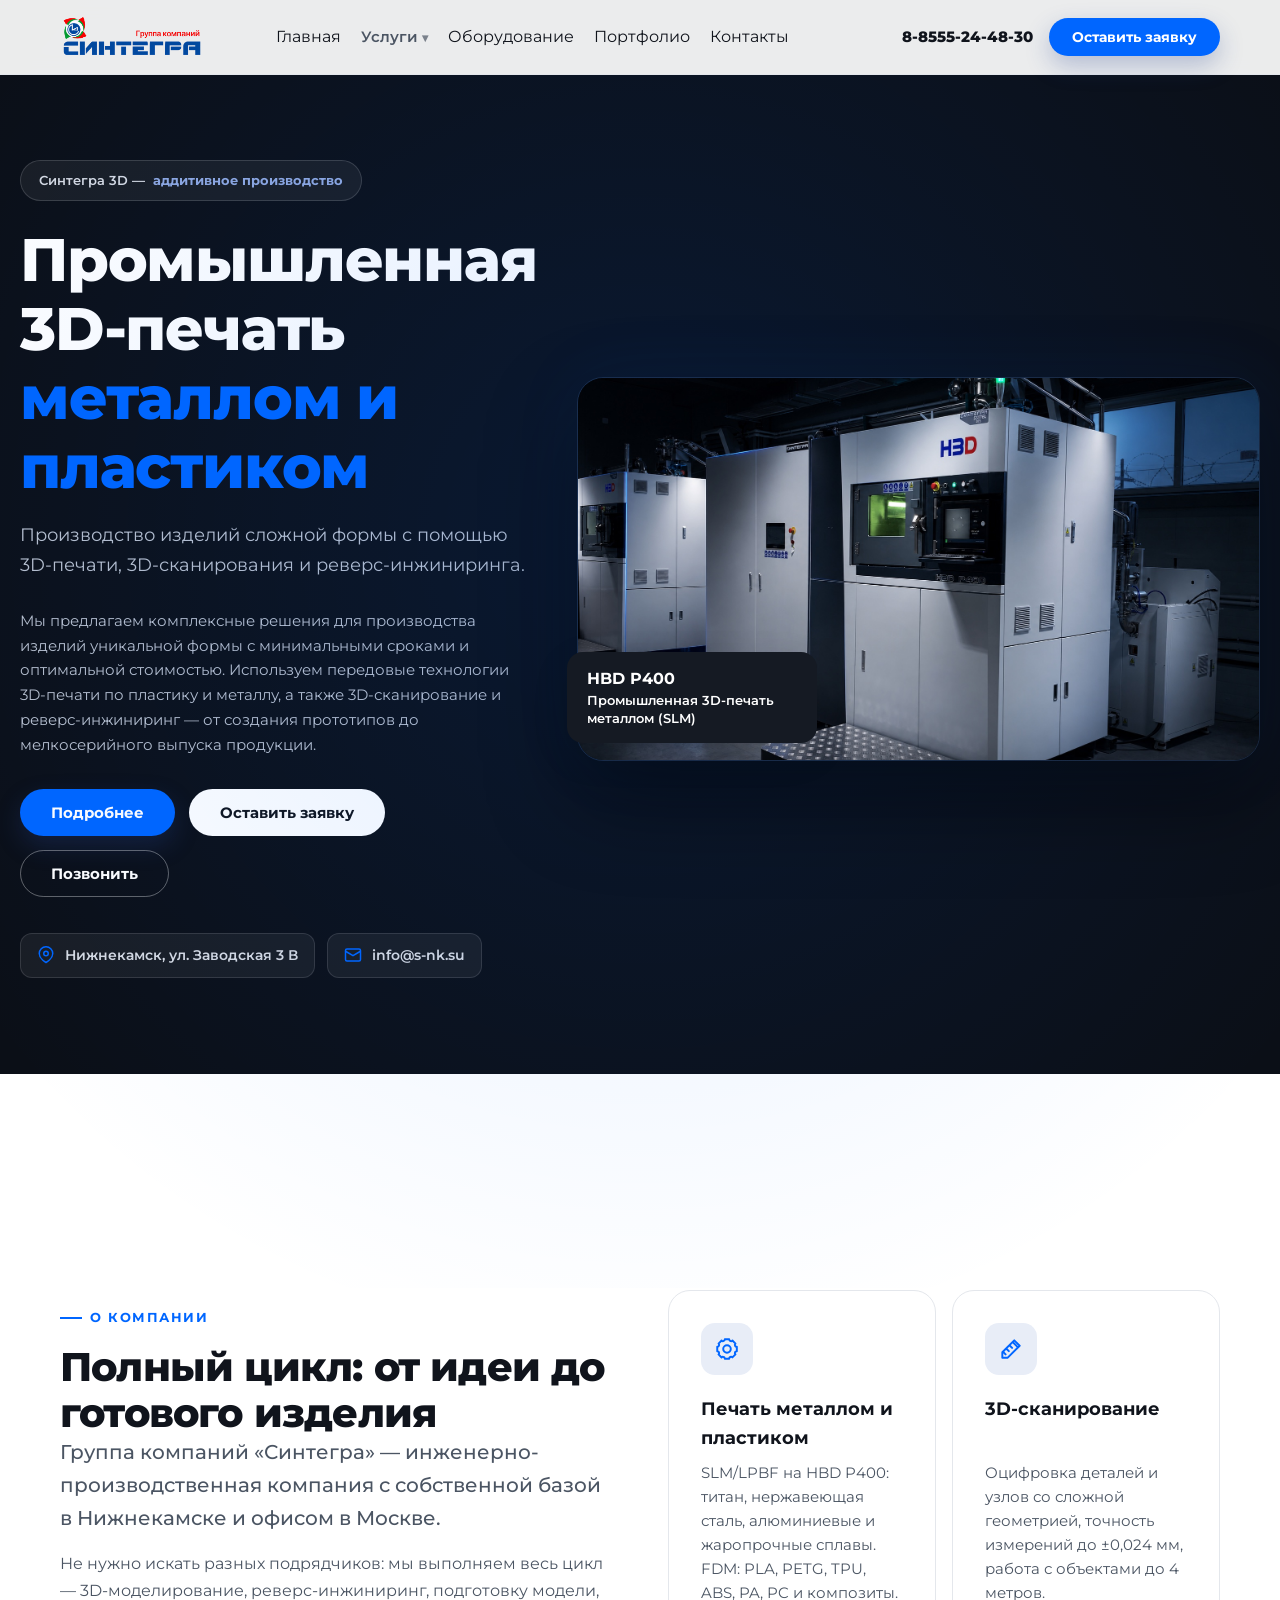
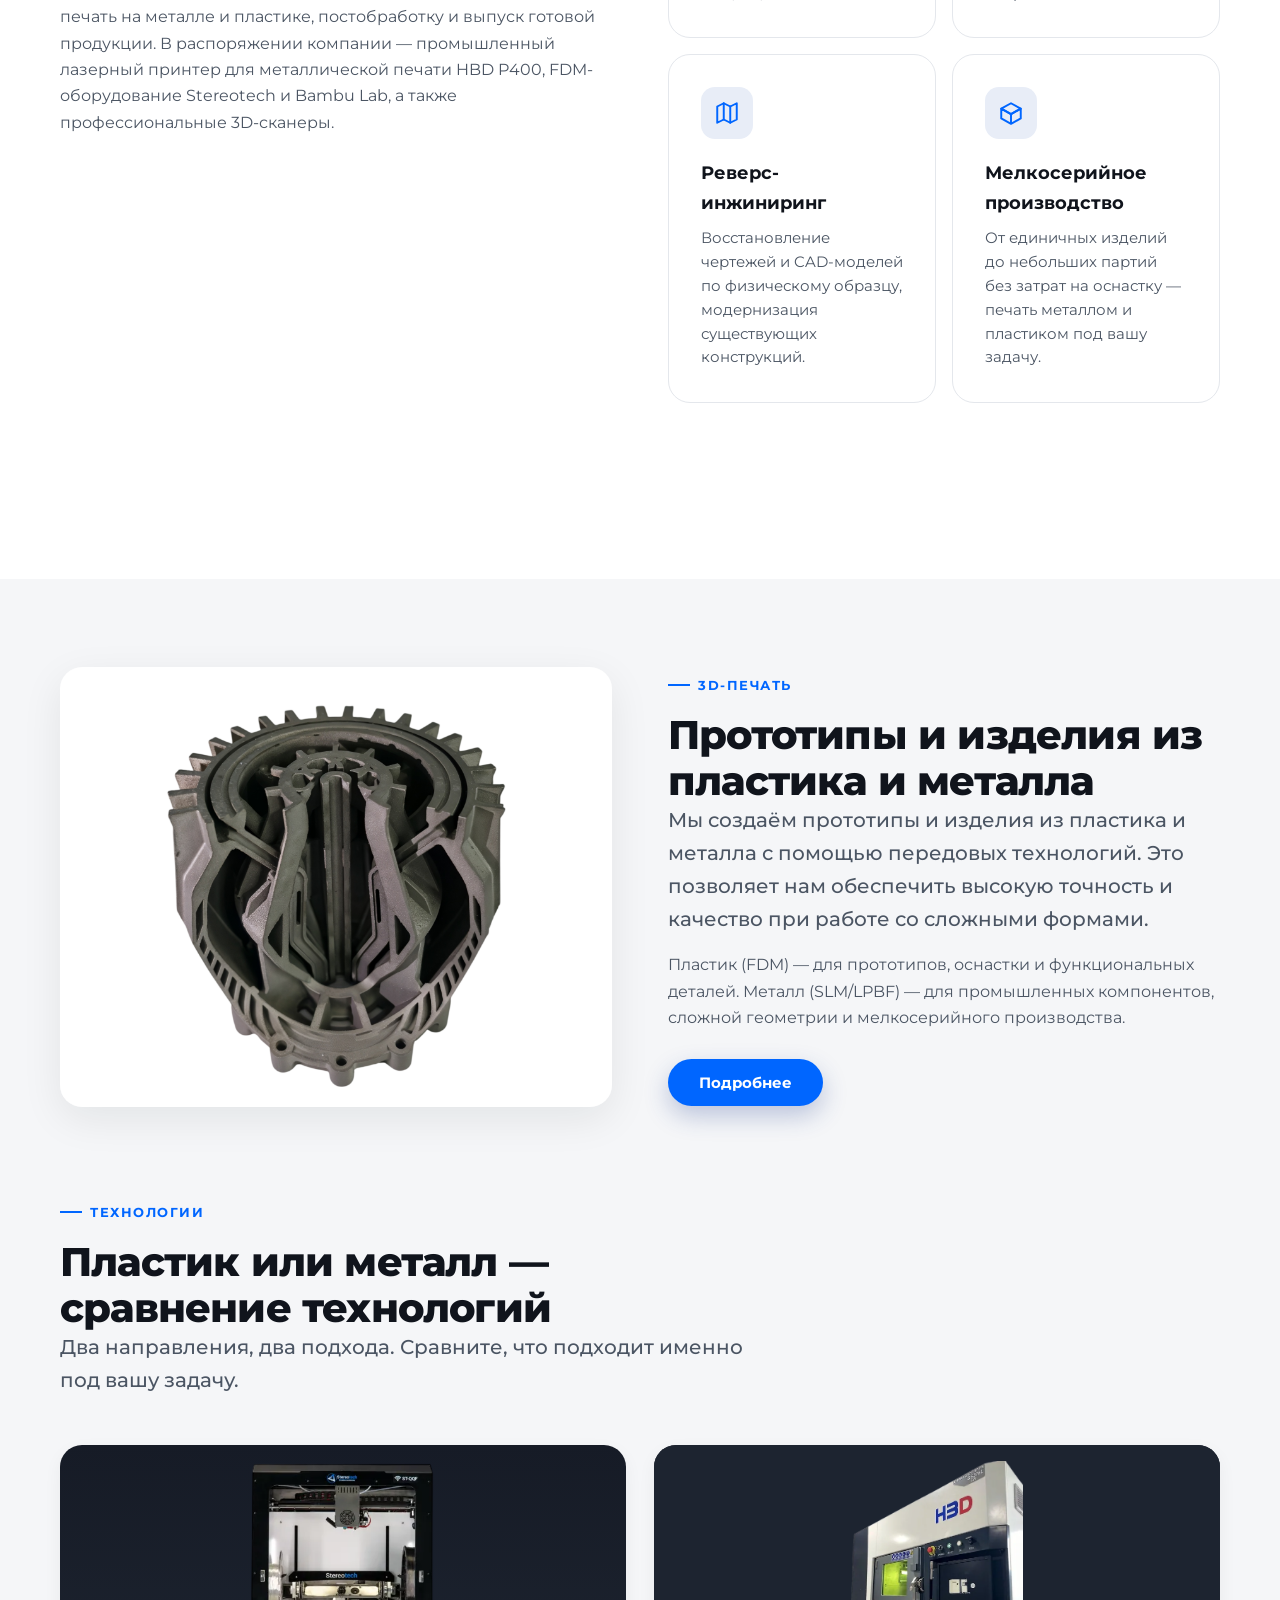
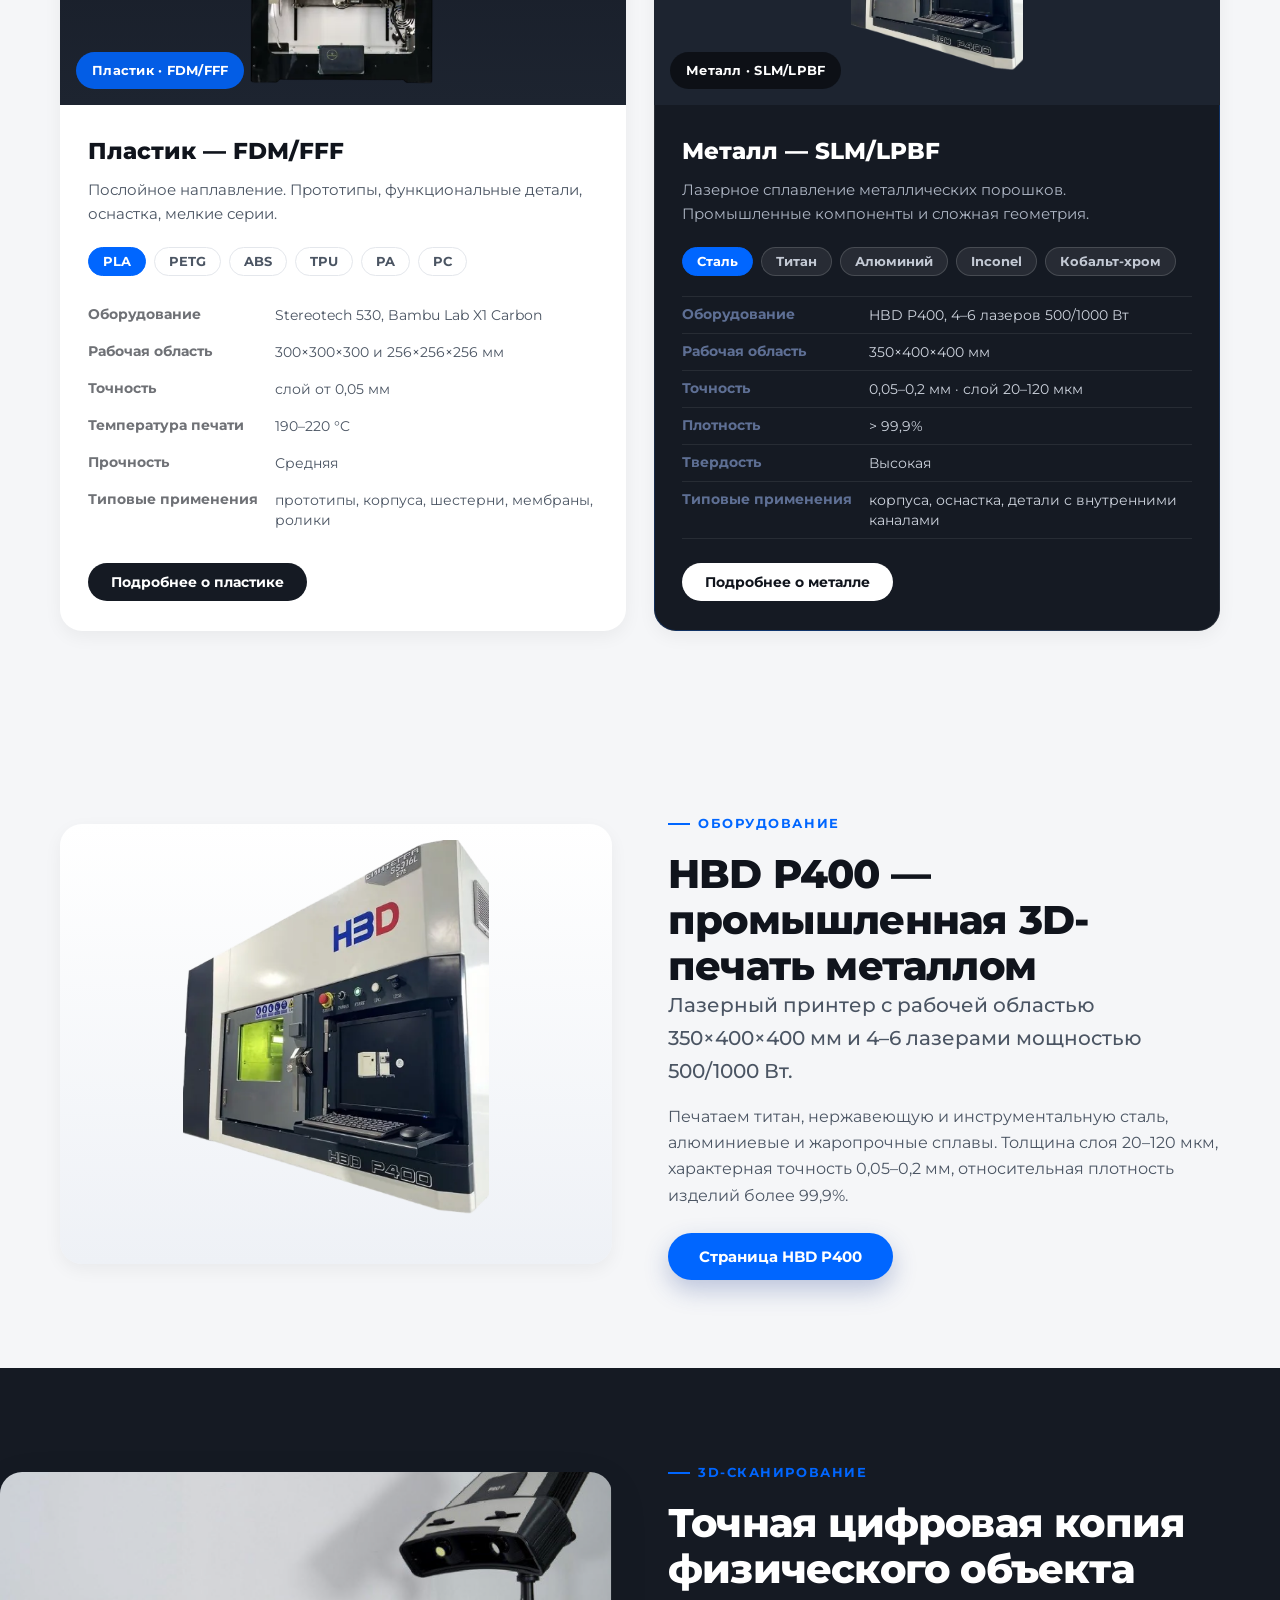
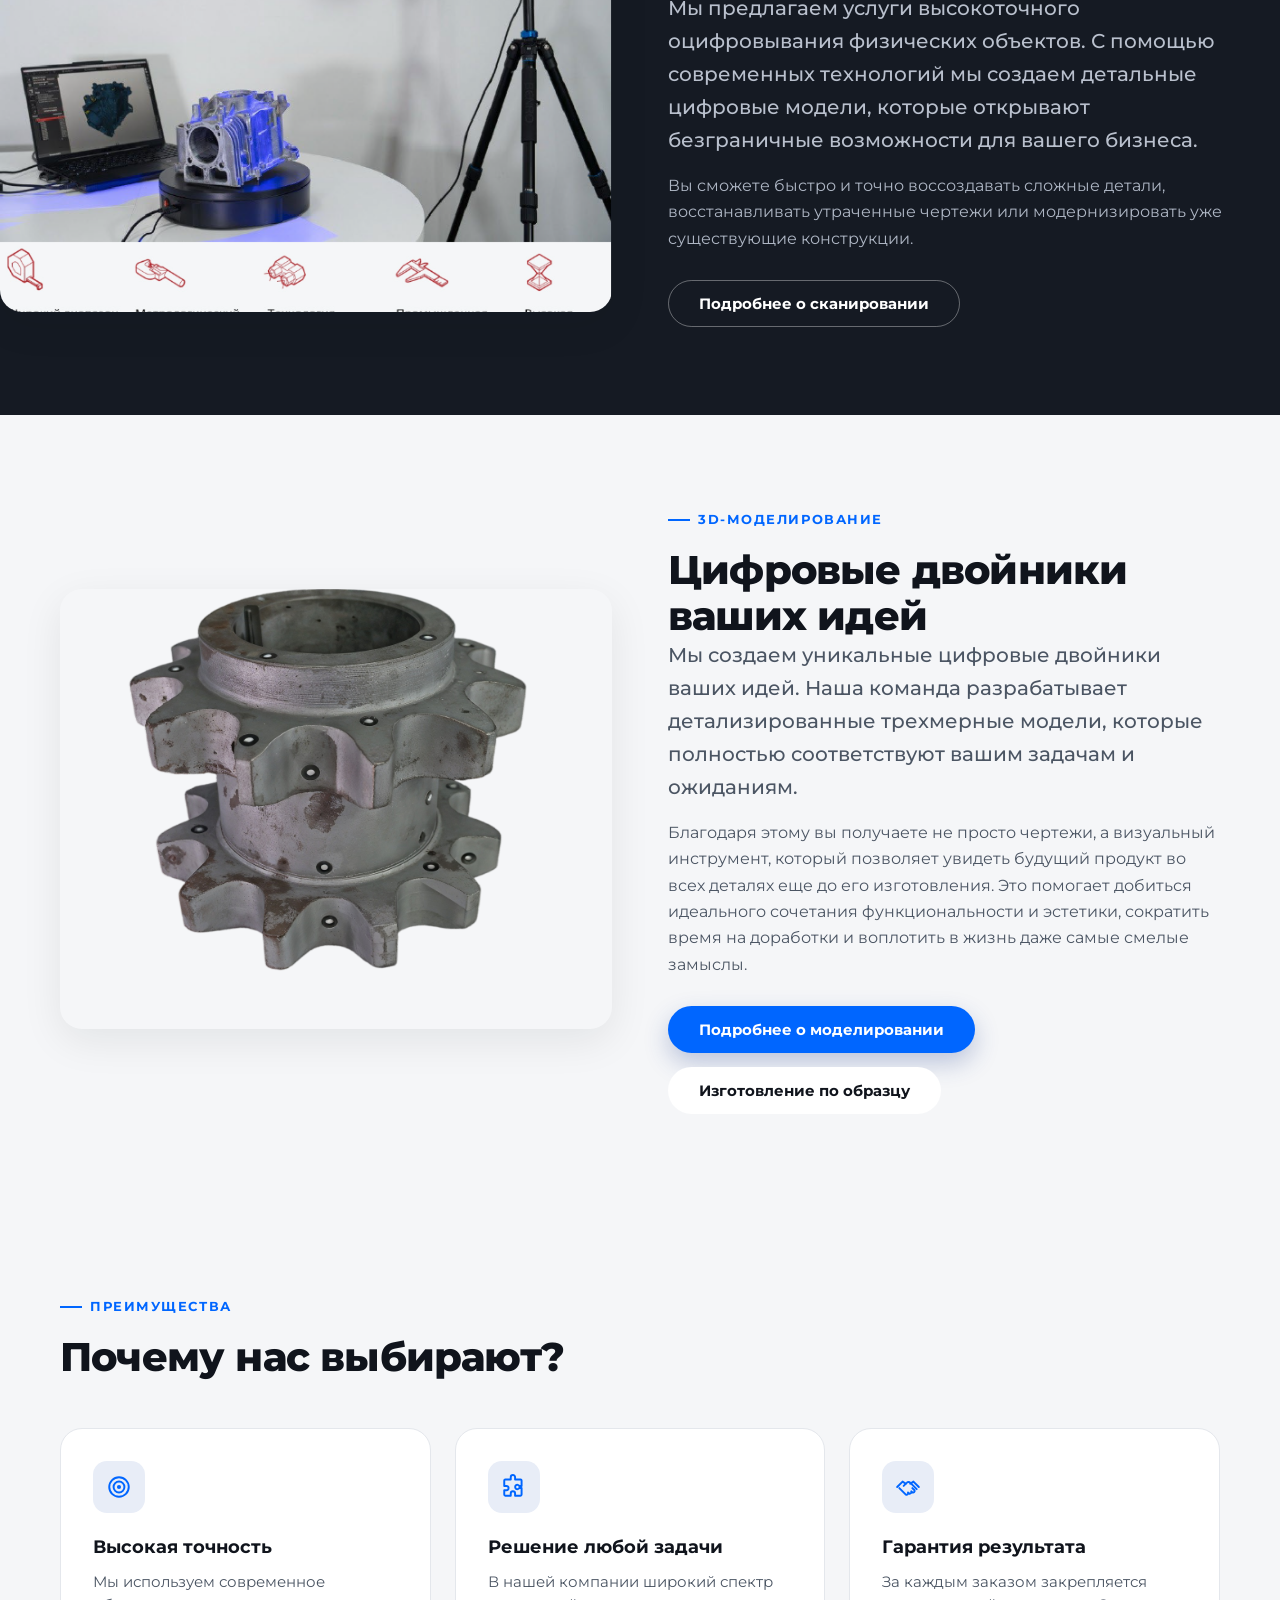
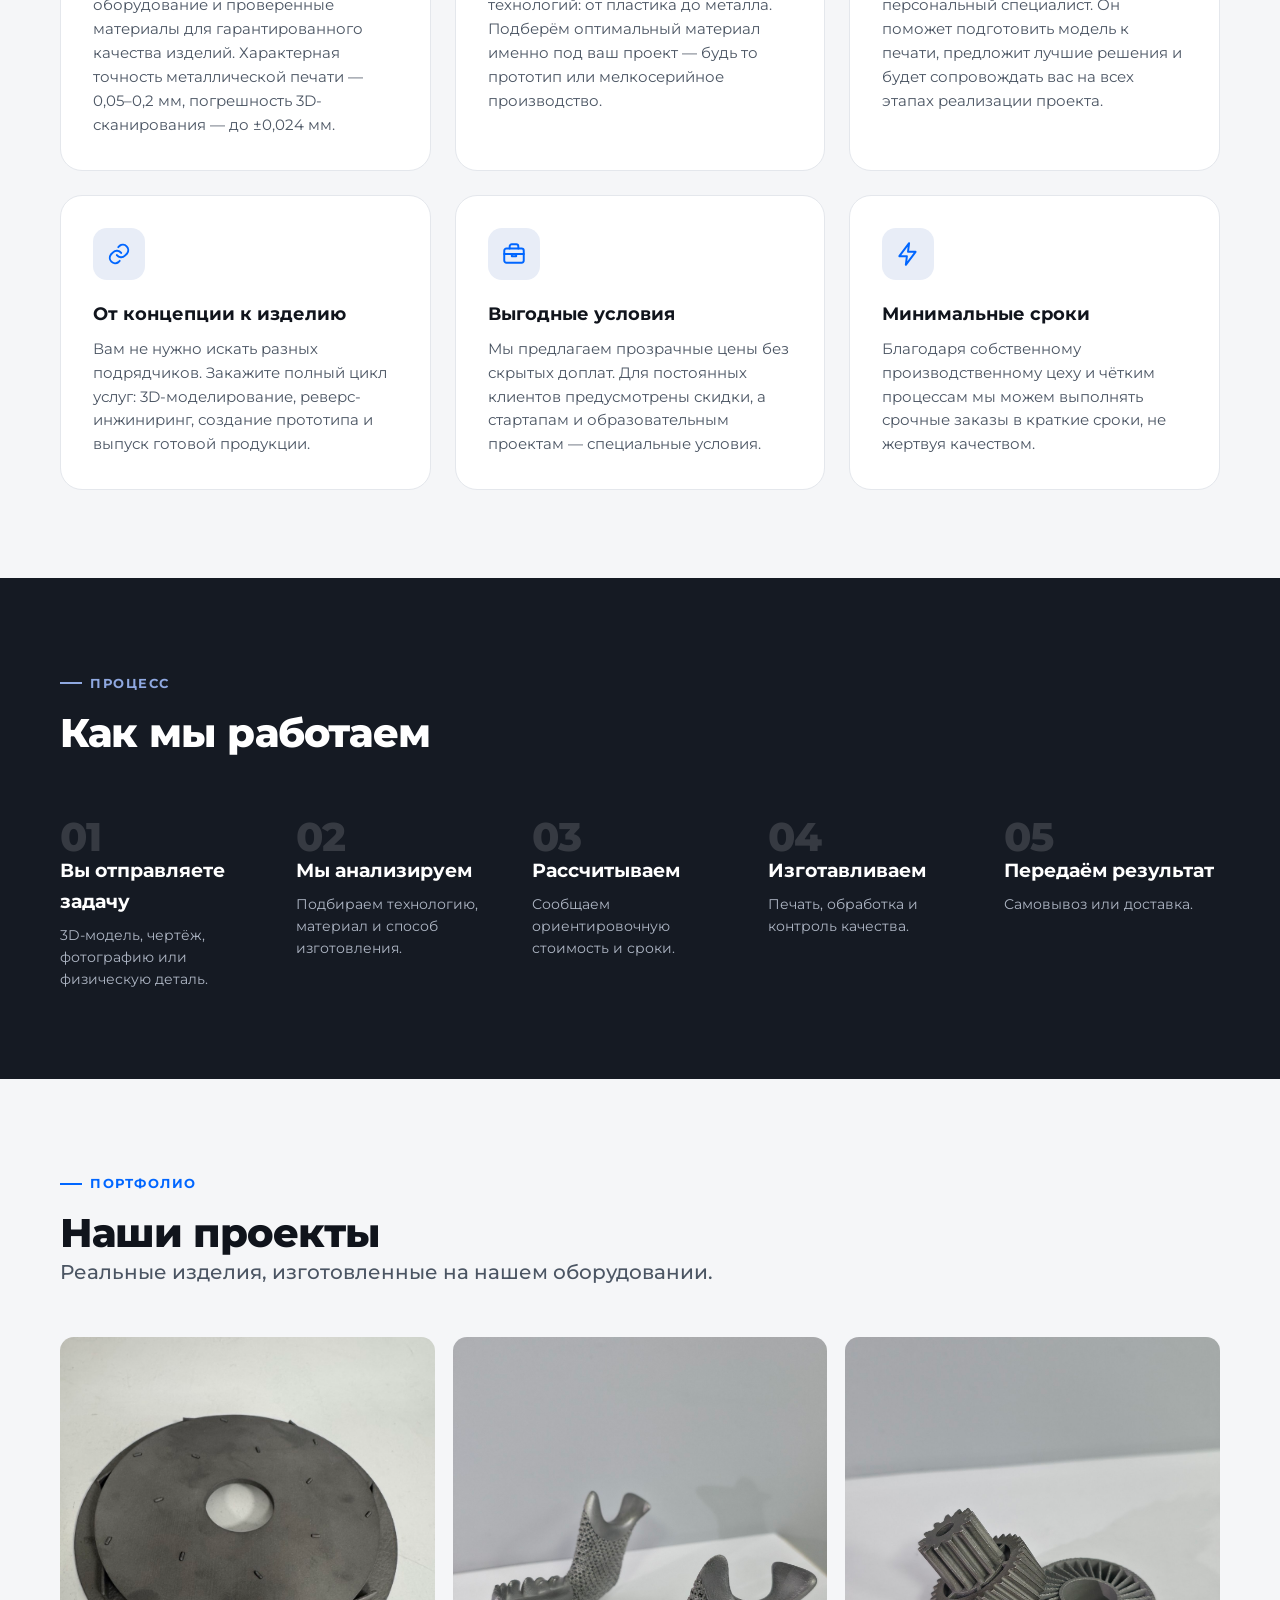
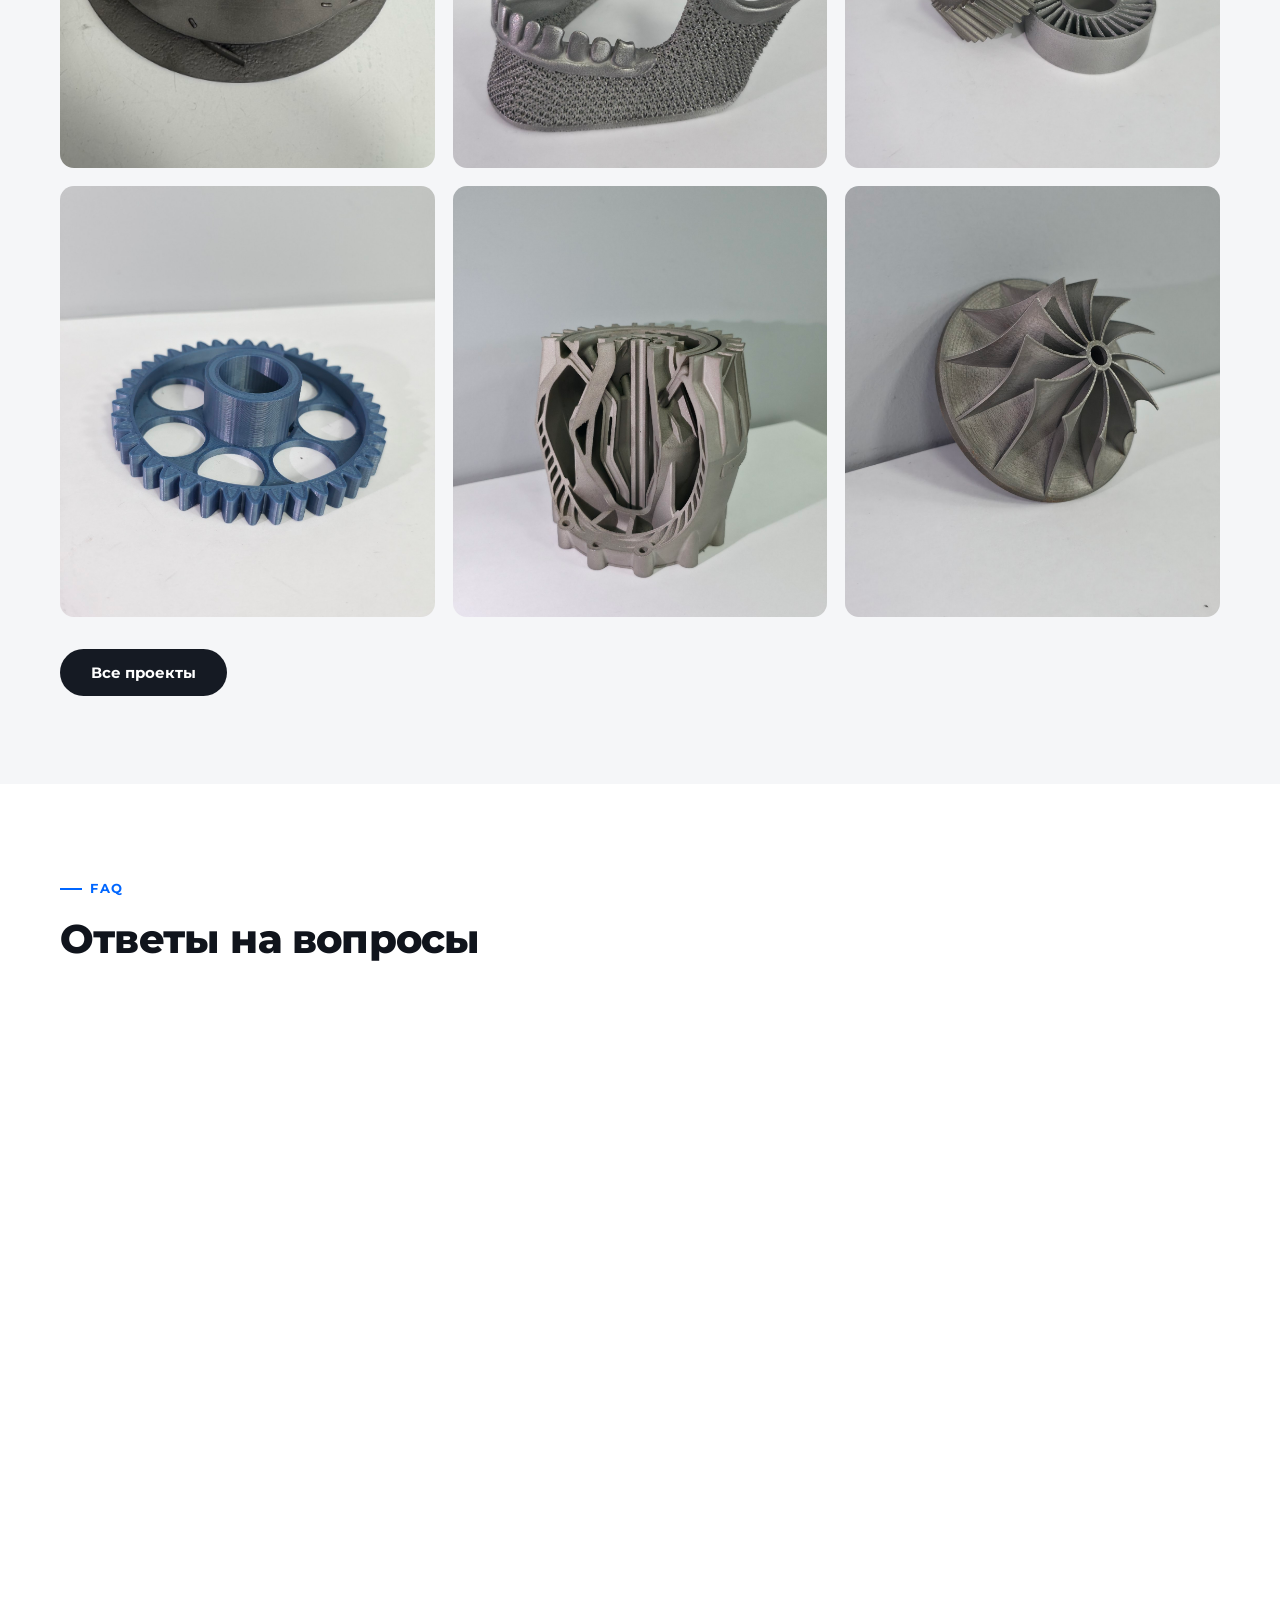
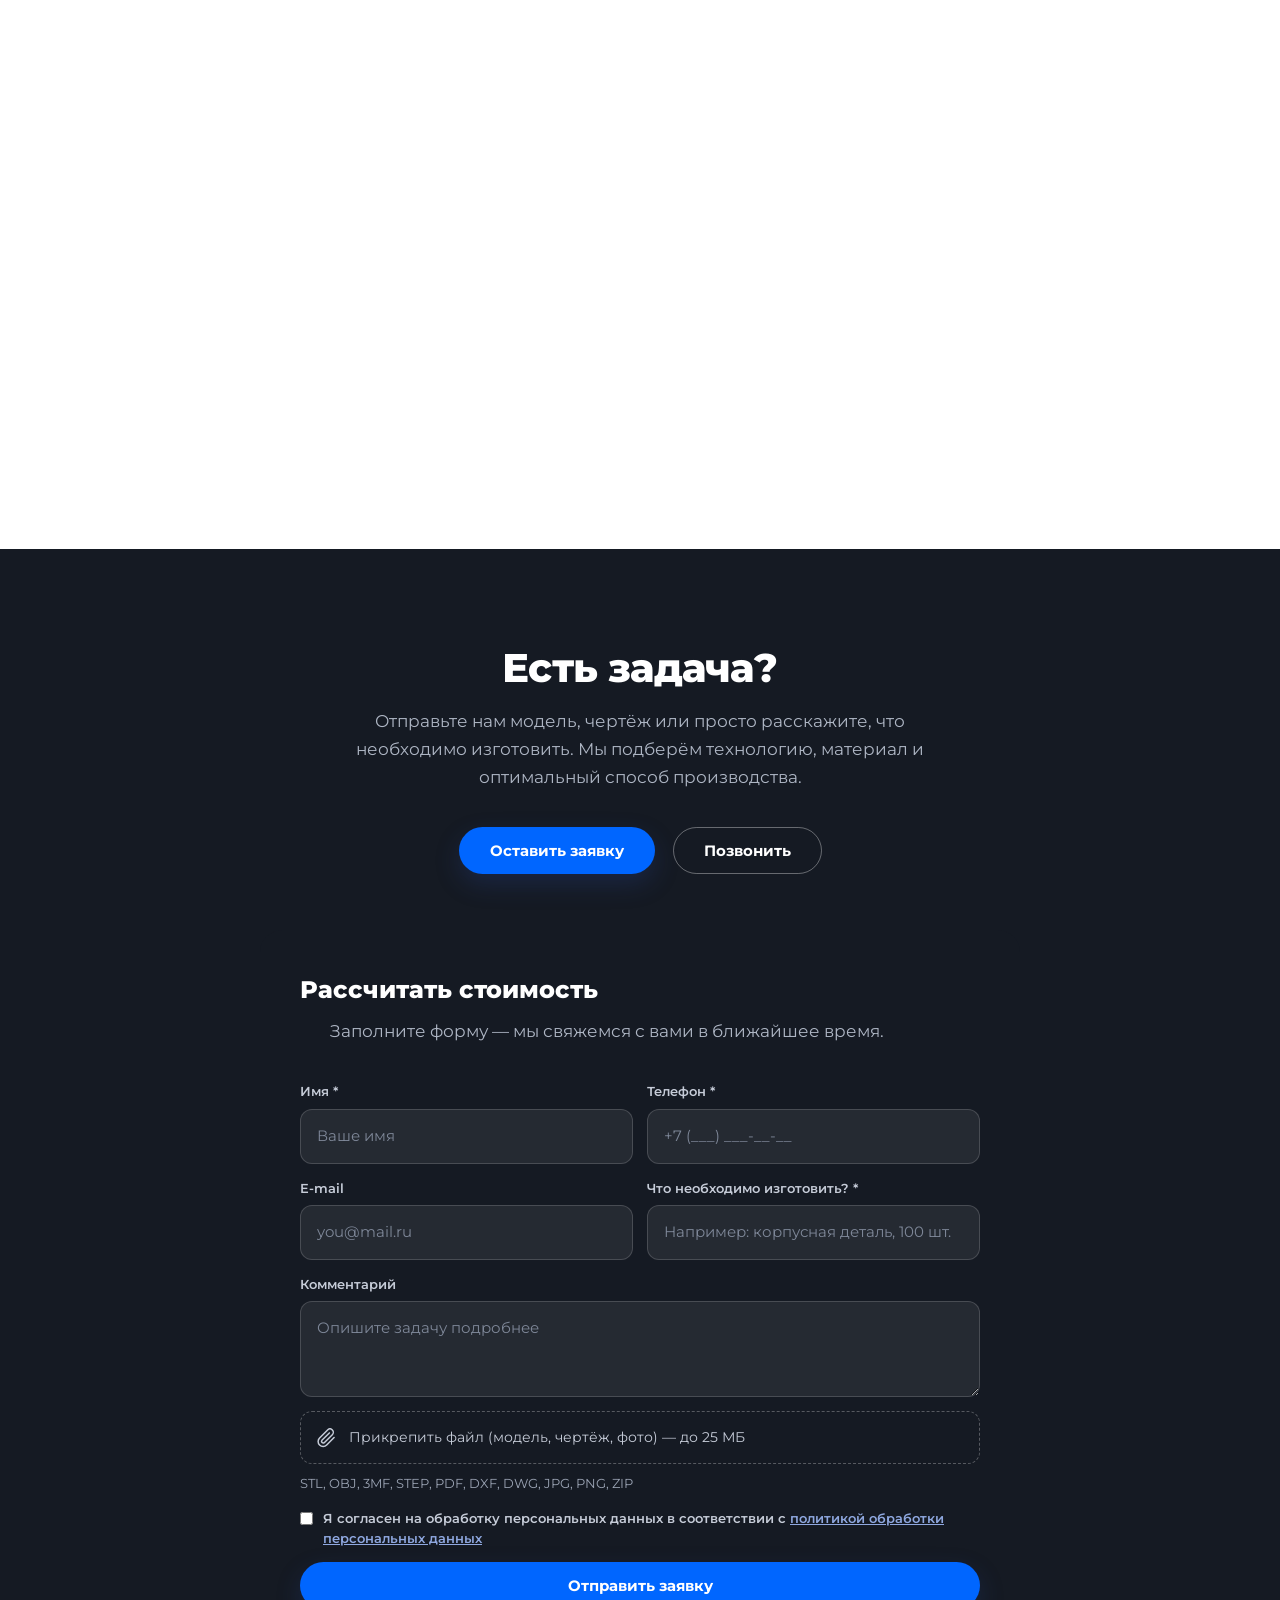
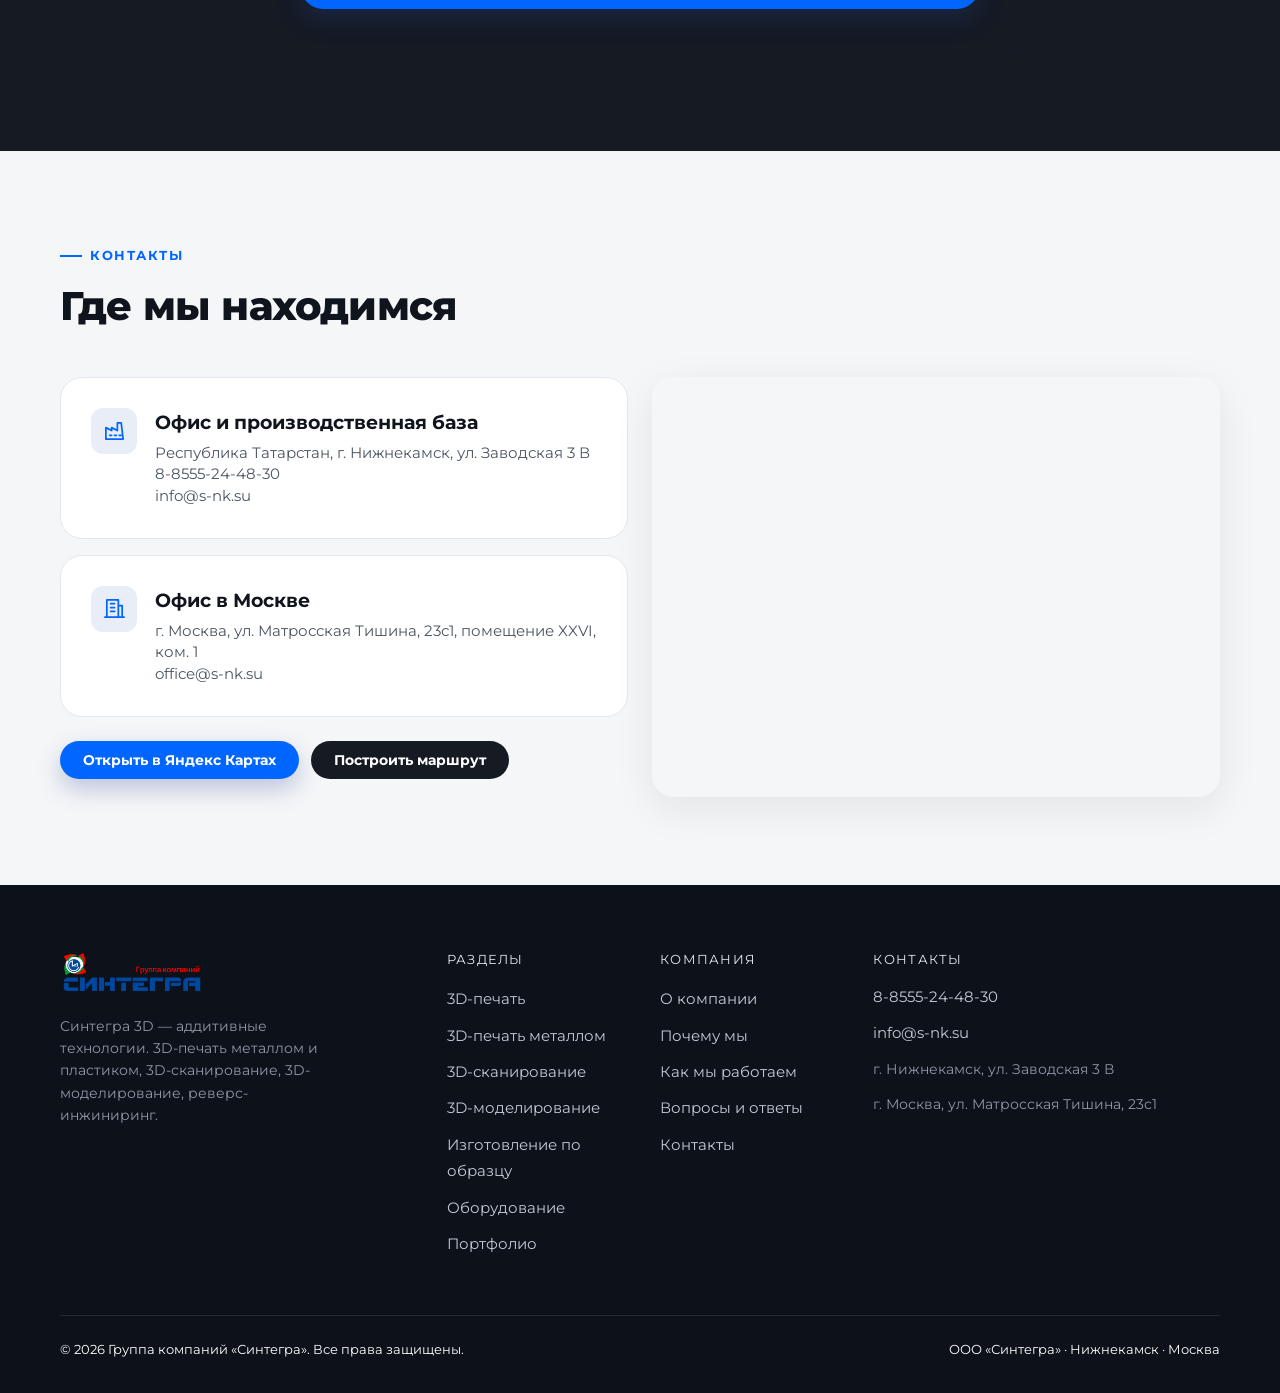
==== commit 1276dc3b: "логотип, фотографии, икноки, кнопки" ====
--- a/index.html
+++ b/index.html
@@ -38,7 +38,7 @@
   <link rel="preconnect" href="https://fonts.googleapis.com">
   <link rel="preconnect" href="https://fonts.gstatic.com" crossorigin>
   <link href="https://fonts.googleapis.com/css2?family=Montserrat:wght@400;500;600;700;800&display=swap" rel="stylesheet" media="print" onload="this.media='all'">
-  <link rel="stylesheet" href="/css/style.css?v=20260909-3">
+  <link rel="stylesheet" href="/css/style.css?v=20260910-2">
 </head>
 <body>
 <!-- Yandex.Metrika counter -->
@@ -57,7 +57,7 @@
 <header class="header">
   <div class="container header__inner">
     <a href="/" class="header__logo">
-      <img src="/img/logo.webp" width="117" height="36" alt="Синтегра 3D">
+      <img src="/img/logo-hq.png" width="108" height="36" alt="Синтегра 3D">
     </a>
     <nav class="header__nav">
       <ul class="header__menu">
@@ -135,22 +135,22 @@
         </div>
         <div class="grid grid--2 about-cards" style="gap:16px">
           <div class="card reveal">
-            <div class="card__icon">⚙️</div>
+            <div class="card__icon"><svg aria-hidden="true"><use href="/img/icons.svg#settings"></use></svg></div>
             <h3 class="card__title">Печать металлом и пластиком</h3>
             <p class="card__text">SLM/LPBF на HBD P400: титан, нержавеющая сталь, алюминиевые и жаропрочные сплавы. FDM: PLA, PETG, TPU, ABS, PA, PC и композиты.</p>
           </div>
           <div class="card reveal">
-            <div class="card__icon">📐</div>
+            <div class="card__icon"><svg aria-hidden="true"><use href="/img/icons.svg#ruler"></use></svg></div>
             <h3 class="card__title">3D-сканирование</h3>
             <p class="card__text">Оцифровка деталей и узлов со сложной геометрией, точность измерений до ±0,024 мм, работа с объектами до 4 метров.</p>
           </div>
           <div class="card reveal">
-            <div class="card__icon">🗺️</div>
+            <div class="card__icon"><svg aria-hidden="true"><use href="/img/icons.svg#map"></use></svg></div>
             <h3 class="card__title">Реверс-инжиниринг</h3>
             <p class="card__text">Восстановление чертежей и CAD-моделей по физическому образцу, модернизация существующих конструкций.</p>
           </div>
           <div class="card reveal">
-            <div class="card__icon">📦</div>
+            <div class="card__icon"><svg aria-hidden="true"><use href="/img/icons.svg#box"></use></svg></div>
             <h3 class="card__title">Мелкосерийное производство</h3>
             <p class="card__text">От единичных изделий до небольших партий без затрат на оснастку — печать металлом и пластиком под вашу задачу.</p>
           </div>
@@ -319,8 +319,10 @@
         <h2 class="h2">Цифровые двойники ваших идей</h2>
         <p class="lead" style="margin-bottom:16px">Мы создаем уникальные цифровые двойники ваших идей. Наша команда разрабатывает детализированные трехмерные модели, которые полностью соответствуют вашим задачам и ожиданиям.</p>
         <p style="color:var(--ink-soft);margin-bottom:28px">Благодаря этому вы получаете не просто чертежи, а визуальный инструмент, который позволяет увидеть будущий продукт во всех деталях еще до его изготовления. Это помогает добиться идеального сочетания функциональности и эстетики, сократить время на доработки и воплотить в жизнь даже самые смелые замыслы.</p>
+        <div class="service-block__actions">
           <a href="/modeling.html" class="btn btn--primary">Подробнее о моделировании</a>
           <a href="/izgotovlenie-po-obrazcu/" class="btn btn--light">Изготовление по образцу</a>
+        </div>
       </div>
       <div class="service-block__media reveal">
         <img src="/img/Airbrush-IMAGE-ENHANCER-1788361927297-1788361927297-Photoroom.png" alt="3D-моделирование и подготовка изделий к печати" loading="lazy">
@@ -337,32 +339,32 @@
       </div>
       <div class="grid grid--3">
         <div class="card reveal">
-          <div class="card__icon">🎯</div>
+          <div class="card__icon"><svg aria-hidden="true"><use href="/img/icons.svg#target"></use></svg></div>
           <h3 class="card__title">Высокая точность</h3>
           <p class="card__text">Мы используем современное оборудование и проверенные материалы для гарантированного качества изделий. Характерная точность металлической печати — 0,05–0,2 мм, погрешность 3D-сканирования — до ±0,024 мм.</p>
         </div>
         <div class="card reveal">
-          <div class="card__icon">🧩</div>
+          <div class="card__icon"><svg aria-hidden="true"><use href="/img/icons.svg#puzzle"></use></svg></div>
           <h3 class="card__title">Решение любой задачи</h3>
           <p class="card__text">В нашей компании широкий спектр технологий: от пластика до металла. Подберём оптимальный материал именно под ваш проект — будь то прототип или мелкосерийное производство.</p>
         </div>
         <div class="card reveal">
-          <div class="card__icon">🤝</div>
+          <div class="card__icon"><svg aria-hidden="true"><use href="/img/icons.svg#handshake"></use></svg></div>
           <h3 class="card__title">Гарантия результата</h3>
           <p class="card__text">За каждым заказом закрепляется персональный специалист. Он поможет подготовить модель к печати, предложит лучшие решения и будет сопровождать вас на всех этапах реализации проекта.</p>
         </div>
         <div class="card reveal">
-          <div class="card__icon">🔗</div>
+          <div class="card__icon"><svg aria-hidden="true"><use href="/img/icons.svg#link"></use></svg></div>
           <h3 class="card__title">От концепции к изделию</h3>
           <p class="card__text">Вам не нужно искать разных подрядчиков. Закажите полный цикл услуг: 3D-моделирование, реверс-инжиниринг, создание прототипа и выпуск готовой продукции.</p>
         </div>
         <div class="card reveal">
-          <div class="card__icon">💼</div>
+          <div class="card__icon"><svg aria-hidden="true"><use href="/img/icons.svg#briefcase"></use></svg></div>
           <h3 class="card__title">Выгодные условия</h3>
           <p class="card__text">Мы предлагаем прозрачные цены без скрытых доплат. Для постоянных клиентов предусмотрены скидки, а стартапам и образовательным проектам — специальные условия.</p>
         </div>
         <div class="card reveal">
-          <div class="card__icon">⚡</div>
+          <div class="card__icon"><svg aria-hidden="true"><use href="/img/icons.svg#zap"></use></svg></div>
           <h3 class="card__title">Минимальные сроки</h3>
           <p class="card__text">Благодаря собственному производственному цеху и чётким процессам мы можем выполнять срочные заказы в краткие сроки, не жертвуя качеством.</p>
         </div>
@@ -431,86 +433,86 @@
       </div>
       <div class="accordion reveal" data-accordion>
         <div class="accordion__item">
-          <button class="accordion__btn" type="button">Какие технологии 3D-печати вы используете?<span class="accordion__icon">+</span></button>
+          <button class="accordion__btn" type="button">Какие технологии 3D-печати вы используете?<span class="accordion__icon"><svg aria-hidden="true"><use href="/img/icons.svg#plus"></use></svg></span></button>
           <div class="accordion__body"><div class="accordion__body-inner">
             Пластик — FDM/FFF (послойное наплавление) на оборудовании Stereotech 530 Fiber/Hybrid и Bambu Lab X1 Carbon. Металл — SLM/LPBF (лазерное сплавление металлических порошков) на промышленном принтере HBD P400 с 4–6 лазерами.
           </div></div>
         </div>
         <div class="accordion__item">
-          <button class="accordion__btn" type="button">Какие материалы доступны?<span class="accordion__icon">+</span></button>
+          <button class="accordion__btn" type="button">Какие материалы доступны?<span class="accordion__icon"><svg aria-hidden="true"><use href="/img/icons.svg#plus"></use></svg></span></button>
           <div class="accordion__body"><div class="accordion__body-inner">
             <b>Пластики:</b> PLA, ABS, PETG, TPU, ASA, PA (нейлон), PC, PVA, SBS, PP, HIPS, WAX3D; композиты с коротким и непрерывным волокном (включая углеволокно).<br><br>
             <b>Металлы (порошки):</b> титановые сплавы (TC4, TA15), нержавеющая сталь (316L, 17-4PH, 15-5PH), алюминий (AlSi10Mg), жаропрочные сплавы (GH4169 и другие), инструментальная сталь (18Ni300, CX), кобальт-хром.
           </div></div>
         </div>
         <div class="accordion__item">
-          <button class="accordion__btn" type="button">Какой максимальный размер изделия можно изготовить?<span class="accordion__icon">+</span></button>
+          <button class="accordion__btn" type="button">Какой максимальный размер изделия можно изготовить?<span class="accordion__icon"><svg aria-hidden="true"><use href="/img/icons.svg#plus"></use></svg></span></button>
           <div class="accordion__body"><div class="accordion__body-inner">
             Зависит от технологии и оборудования: металл — рабочая область 350×400×400 мм (HBD P400); пластик — 300×300×300 мм (Stereotech 530) и 256×256×256 мм (Bambu Lab X1C).
           </div></div>
         </div>
         <div class="accordion__item">
-          <button class="accordion__btn" type="button">Сколько времени занимает изготовление?<span class="accordion__icon">+</span></button>
+          <button class="accordion__btn" type="button">Сколько времени занимает изготовление?<span class="accordion__icon"><svg aria-hidden="true"><use href="/img/icons.svg#plus"></use></svg></span></button>
           <div class="accordion__body"><div class="accordion__body-inner">
             Срок рассчитывается индивидуально в зависимости от размера, материала, технологии и сложности изделия. Точные сроки сообщаем после анализа задачи.
           </div></div>
         </div>
         <div class="accordion__item">
-          <button class="accordion__btn" type="button">Нужно ли иметь готовую 3D-модель?<span class="accordion__icon">+</span></button>
+          <button class="accordion__btn" type="button">Нужно ли иметь готовую 3D-модель?<span class="accordion__icon"><svg aria-hidden="true"><use href="/img/icons.svg#plus"></use></svg></span></button>
           <div class="accordion__body"><div class="accordion__body-inner">
             Нет. При необходимости мы разработаем модель с нуля, доработаем существующую или восстановим её по чертежу, фотографии или физическому образцу.
           </div></div>
         </div>
         <div class="accordion__item">
-          <button class="accordion__btn" type="button">Можно ли изготовить деталь по физическому образцу?<span class="accordion__icon">+</span></button>
+          <button class="accordion__btn" type="button">Можно ли изготовить деталь по физическому образцу?<span class="accordion__icon"><svg aria-hidden="true"><use href="/img/icons.svg#plus"></use></svg></span></button>
           <div class="accordion__body"><div class="accordion__body-inner">
             Да. Мы отсканируем образец, восстановим CAD-модель и изготовим деталь с требуемой точностью (реверс-инжиниринг).
           </div></div>
         </div>
         <div class="accordion__item">
-          <button class="accordion__btn" type="button">Можно ли изготовить металлическую деталь?<span class="accordion__icon">+</span></button>
+          <button class="accordion__btn" type="button">Можно ли изготовить металлическую деталь?<span class="accordion__icon"><svg aria-hidden="true"><use href="/img/icons.svg#plus"></use></svg></span></button>
           <div class="accordion__body"><div class="accordion__body-inner">
             Да. На HBD P400 мы печатаем детали из титана, нержавеющей и инструментальной стали, алюминиевых и жаропрочных сплавов — от единичных изделий до мелких серий.
           </div></div>
         </div>
         <div class="accordion__item">
-          <button class="accordion__btn" type="button">Можно ли сделать небольшую серию?<span class="accordion__icon">+</span></button>
+          <button class="accordion__btn" type="button">Можно ли сделать небольшую серию?<span class="accordion__icon"><svg aria-hidden="true"><use href="/img/icons.svg#plus"></use></svg></span></button>
           <div class="accordion__body"><div class="accordion__body-inner">
             Да, мы выполняем мелкосерийное производство. Возможность и экономическая целесообразность тиража рассчитываются по каждой конкретной задаче.
           </div></div>
         </div>
         <div class="accordion__item">
-          <button class="accordion__btn" type="button">Можно ли изготовить срочный заказ?<span class="accordion__icon">+</span></button>
+          <button class="accordion__btn" type="button">Можно ли изготовить срочный заказ?<span class="accordion__icon"><svg aria-hidden="true"><use href="/img/icons.svg#plus"></use></svg></span></button>
           <div class="accordion__body"><div class="accordion__body-inner">
             При загрузке производства — да. Собственный цех позволяет выполнять срочные заказы. Возможность и сроки подтверждаем индивидуально.
           </div></div>
         </div>
         <div class="accordion__item">
-          <button class="accordion__btn" type="button">Как рассчитывается стоимость?<span class="accordion__icon">+</span></button>
+          <button class="accordion__btn" type="button">Как рассчитывается стоимость?<span class="accordion__icon"><svg aria-hidden="true"><use href="/img/icons.svg#plus"></use></svg></span></button>
           <div class="accordion__body"><div class="accordion__body-inner">
             Учитываются: материал, объём, время печати, технология, сложность изделия, постобработка и количество изделий. Предварительный расчёт предоставляем бесплатно после анализа модели или ТЗ.
           </div></div>
         </div>
         <div class="accordion__item">
-          <button class="accordion__btn" type="button">Какие файлы можно отправить?<span class="accordion__icon">+</span></button>
+          <button class="accordion__btn" type="button">Какие файлы можно отправить?<span class="accordion__icon"><svg aria-hidden="true"><use href="/img/icons.svg#plus"></use></svg></span></button>
           <div class="accordion__body"><div class="accordion__body-inner">
             3D-модели в форматах STL, OBJ, 3MF, STEP; чертежи и эскизы; фотографии изделия. Если модели нет — опишите задачу, подберём решение.
           </div></div>
         </div>
         <div class="accordion__item">
-          <button class="accordion__btn" type="button">Работаете ли вы с юридическими лицами?<span class="accordion__icon">+</span></button>
+          <button class="accordion__btn" type="button">Работаете ли вы с юридическими лицами?<span class="accordion__icon"><svg aria-hidden="true"><use href="/img/icons.svg#plus"></use></svg></span></button>
           <div class="accordion__body"><div class="accordion__body-inner">
             Да, работаем с юридическими лицами по договору с полным комплектом документов. Предоставим все необходимые документы по запросу.
           </div></div>
         </div>
         <div class="accordion__item">
-          <button class="accordion__btn" type="button">Можно ли получить консультацию до заказа?<span class="accordion__icon">+</span></button>
+          <button class="accordion__btn" type="button">Можно ли получить консультацию до заказа?<span class="accordion__icon"><svg aria-hidden="true"><use href="/img/icons.svg#plus"></use></svg></span></button>
           <div class="accordion__body"><div class="accordion__body-inner">
             Да — консультация бесплатная. Позвоните по телефону 8-8555-24-48-30 или оставьте заявку, и мы свяжемся с вами.
           </div></div>
         </div>
         <div class="accordion__item">
-          <button class="accordion__btn" type="button">Как начать работу?<span class="accordion__icon">+</span></button>
+          <button class="accordion__btn" type="button">Как начать работу?<span class="accordion__icon"><svg aria-hidden="true"><use href="/img/icons.svg#plus"></use></svg></span></button>
           <div class="accordion__body"><div class="accordion__body-inner">
             Отправьте модель, чертёж или фото — мы изучим задачу, рассчитаем стоимость и сроки, согласуем детали и передадим задачу в производство.
           </div></div>
@@ -554,7 +556,7 @@
           </div>
           <div class="form-field form-field--full">
             <div class="form-file">
-              <span>📎</span>
+              <svg aria-hidden="true"><use href="/img/icons.svg#paperclip"></use></svg>
               <span class="form-file__name">Прикрепить файл (модель, чертёж, фото) — до 25 МБ</span>
               <input name="file" type="file" accept=".stl,.obj,.3mf,.step,.stp,.pdf,.dxf,.dwg,.jpg,.jpeg,.png,.zip" aria-label="Прикрепить файл ТЗ или 3D-модель">
             </div>
@@ -585,7 +587,7 @@
       <div class="grid grid--2">
         <div>
           <div class="contact-card reveal" style="margin-bottom:16px">
-            <div class="contact-card__icon">🏭</div>
+            <div class="contact-card__icon"><svg aria-hidden="true"><use href="/img/icons.svg#factory"></use></svg></div>
             <div>
               <h3 class="contact-card__title">Офис и производственная база</h3>
               <p class="contact-card__text">Республика Татарстан, г. Нижнекамск, ул. Заводская 3&nbsp;В<br>
@@ -594,7 +596,7 @@
             </div>
           </div>
           <div class="contact-card reveal" style="margin-bottom:24px">
-            <div class="contact-card__icon">🏢</div>
+            <div class="contact-card__icon"><svg aria-hidden="true"><use href="/img/icons.svg#building"></use></svg></div>
             <div>
               <h3 class="contact-card__title">Офис в Москве</h3>
               <p class="contact-card__text">г. Москва, ул. Матросская Тишина, 23с1, помещение XXVI, ком. 1<br>
@@ -621,7 +623,7 @@
   <div class="container">
     <div class="footer__inner">
       <div>
-        <a href="/" class="footer__logo"><img src="/img/logo.webp" alt="Синтегра 3D" width="117" height="36"></a>
+        <a href="/" class="footer__logo"><img src="/img/logo-hq.png" alt="Синтегра 3D" width="108" height="36"></a>
         <p class="footer__about">Синтегра 3D — аддитивные технологии. 3D-печать металлом и пластиком, 3D-сканирование, 3D-моделирование, реверс-инжиниринг.</p>
       </div>
       <div>
@@ -692,7 +694,7 @@
       </div>
       <div class="form-field form-field--full">
         <div class="form-file">
-          <span>📎</span>
+          <svg aria-hidden="true"><use href="/img/icons.svg#paperclip"></use></svg>
           <span class="form-file__name">Прикрепить файл (модель, чертёж, фото) — до 25 МБ</span>
           <input name="file" type="file" accept=".stl,.obj,.3mf,.step,.stp,.pdf,.dxf,.dwg,.jpg,.jpeg,.png,.zip" aria-label="Прикрепить файл ТЗ или 3D-модель">
         </div>
--- a/css/style.css
+++ b/css/style.css
@@ -100,6 +100,7 @@
   width: 52px; height: 52px; border-radius: 14px; display: grid; place-items: center;
   background: var(--accent-soft); color: var(--accent); margin-bottom: 20px; font-size: 24px;
 }
+.card__icon svg { width: 26px; height: 26px; fill: none; stroke: currentColor; stroke-width: 1.8; stroke-linecap: round; stroke-linejoin: round; }
 .card__title { font-size: 18px; font-weight: 700; margin-bottom: 8px; }
 .card__text { color: var(--ink-soft); font-size: 14.5px; }
 .card--plain { padding: 0; border: 0; box-shadow: none; background: transparent; }
@@ -144,7 +145,7 @@
 .header.is-scrolled { box-shadow: 0 6px 24px rgba(16,20,28,.07); }
 .header__inner { display: flex; align-items: center; justify-content: space-between; gap: 32px; height: 74px; }
 .header__logo { display: flex; align-items: center; gap: 12px; font-weight: 800; font-size: 18px; }
-.header__logo img { height: 36px; width: auto; flex: none; object-fit: contain; }
+.header__logo img { height: 48px; width: auto; flex: none; object-fit: contain; }
 .header__nav { display: flex; align-items: center; margin: 0 auto; }
 .header__menu { display: flex; align-items: center; gap: 20px; margin: 0; padding: 0; list-style: none; }
 .header__contacts { display: flex; align-items: center; gap: 16px; margin-left: auto; }
@@ -262,6 +263,9 @@
   width: 100%; height: 100%; object-fit: cover; object-position: center;
   animation: none; filter: none;
 }
+.hero--scanning .hero__media { width: 100%; max-width: 680px; min-width: 0; justify-self: end; }
+.hero--scanning .hero__photo { margin: 0; transform: none; overflow: hidden; border-radius: 24px; }
+.hero--scanning .hero__photo img { animation: none; }
 .hero--dark .hero__media::before { background: radial-gradient(closest-side, rgba(0,102,255,.22), transparent 72%); }
 .hero--dark .hero__meta-item { background: rgba(255,255,255,.06); border-color: rgba(255,255,255,.12); color: #d6dae2; }
 .hero--dark .hero__meta-item svg { color: var(--accent); }
@@ -271,6 +275,7 @@
 .service-block--dark { background: var(--graphite); color: #fff; }
 .service-block--reverse .service-block__content { order: 2; }
 .service-block__content { max-width: 560px; }
+.service-block__actions { display: flex; flex-wrap: wrap; gap: 14px; }
 .service-block--dark .lead, .service-block--dark .card__text { color: #b9c0cd; }
 .service-block__media { position: relative; }
 .service-block__media img { border-radius: var(--radius-lg); width: 100%; height: 440px; object-fit: cover; box-shadow: var(--shadow); }
@@ -396,7 +401,8 @@
   background: none; border: 0; text-align: left; padding: 22px 4px;
   font-size: 17px; font-weight: 700; color: var(--ink);
 }
-.accordion__icon { flex: none; width: 30px; height: 30px; border-radius: 50%; background: var(--accent-soft); color: var(--accent); display: grid; place-items: center; font-size: 17px; font-weight: 400; transition: transform .25s cubic-bezier(0.4, 0, 0.2, 1); }
+.accordion__icon { flex: none; width: 30px; height: 30px; border-radius: 50%; background: var(--accent-soft); color: var(--accent); display: grid; place-items: center; transition: transform .25s cubic-bezier(0.4, 0, 0.2, 1); }
+.accordion__icon svg { width: 16px; height: 16px; fill: none; stroke: currentColor; stroke-width: 2; stroke-linecap: round; }
 .accordion__item.is-open .accordion__icon { transform: rotate(45deg); }
 .accordion__body { max-height: 0; overflow: hidden; transition: max-height .35s cubic-bezier(0.4, 0, 0.2, 1); }
 .accordion__body-inner { padding: 0 4px 24px; color: var(--ink-soft); font-size: 15px; max-width: 760px; }
@@ -429,6 +435,7 @@
 /* ---------- contacts ---------- */
 .contact-card { background: var(--surface); border: 1px solid var(--line); border-radius: var(--radius-lg); padding: 30px; display: flex; gap: 18px; align-items: flex-start; }
 .contact-card__icon { flex: none; width: 46px; height: 46px; border-radius: 12px; display: grid; place-items: center; background: var(--accent-soft); color: var(--accent); font-size: 21px; }
+.contact-card__icon svg { width: 23px; height: 23px; fill: none; stroke: currentColor; stroke-width: 1.8; stroke-linecap: round; stroke-linejoin: round; }
 .contact-card__title { font-weight: 700; margin-bottom: 4px; }
 .contact-card__text { color: var(--ink-soft); font-size: 14.5px; line-height: 1.5; }
 .contact-card__text a:hover { color: var(--accent); }
@@ -457,6 +464,7 @@
   font-size: 14px; color: #c6ccd8; cursor: pointer;
 }
 .form-file input { position: absolute; inset: 0; opacity: 0; cursor: pointer; }
+.form-file svg { flex: none; width: 20px; height: 20px; fill: none; stroke: currentColor; stroke-width: 1.8; stroke-linecap: round; stroke-linejoin: round; }
 .form-consent { display: flex; gap: 10px; align-items: flex-start; font-size: 12.5px; color: #9aa3b3; line-height: 1.5; }
 .form-consent a { color: #8fa8e0; text-decoration: underline; }
 .form-consent input { margin-top: 3px; accent-color: var(--accent-2); }
@@ -476,7 +484,7 @@
 .footer { background: #0d1119; color: #fff; padding: 64px 0 32px; }
 .footer__inner { display: grid; grid-template-columns: 2fr 1fr 1fr 2fr; gap: 40px; }
 .footer__logo { display: flex; align-items: center; gap: 12px; font-weight: 800; font-size: 18px; margin-bottom: 18px; }
-.footer__logo img { height: 36px; width: auto; object-fit: contain; }
+.footer__logo img { height: 48px; width: auto; object-fit: contain; }
 .footer__about { color: #8f97a6; font-size: 13.5px; max-width: 260px; }
 .footer__title { font-size: 13px; text-transform: uppercase; letter-spacing: .1em; color: #e2e8f0; margin-bottom: 16px; }
 .footer__nav li { margin-bottom: 10px; }
@@ -528,6 +536,7 @@
   .materials { grid-template-columns: 1fr; }
 }
 @media (max-width: 768px) {
+  .header__logo img, .footer__logo img { height: 42px; }
   .header__nav, .header__contacts .btn, .header__phone { display: none; }
   .header__burger { display: block; }
   .header__nav {
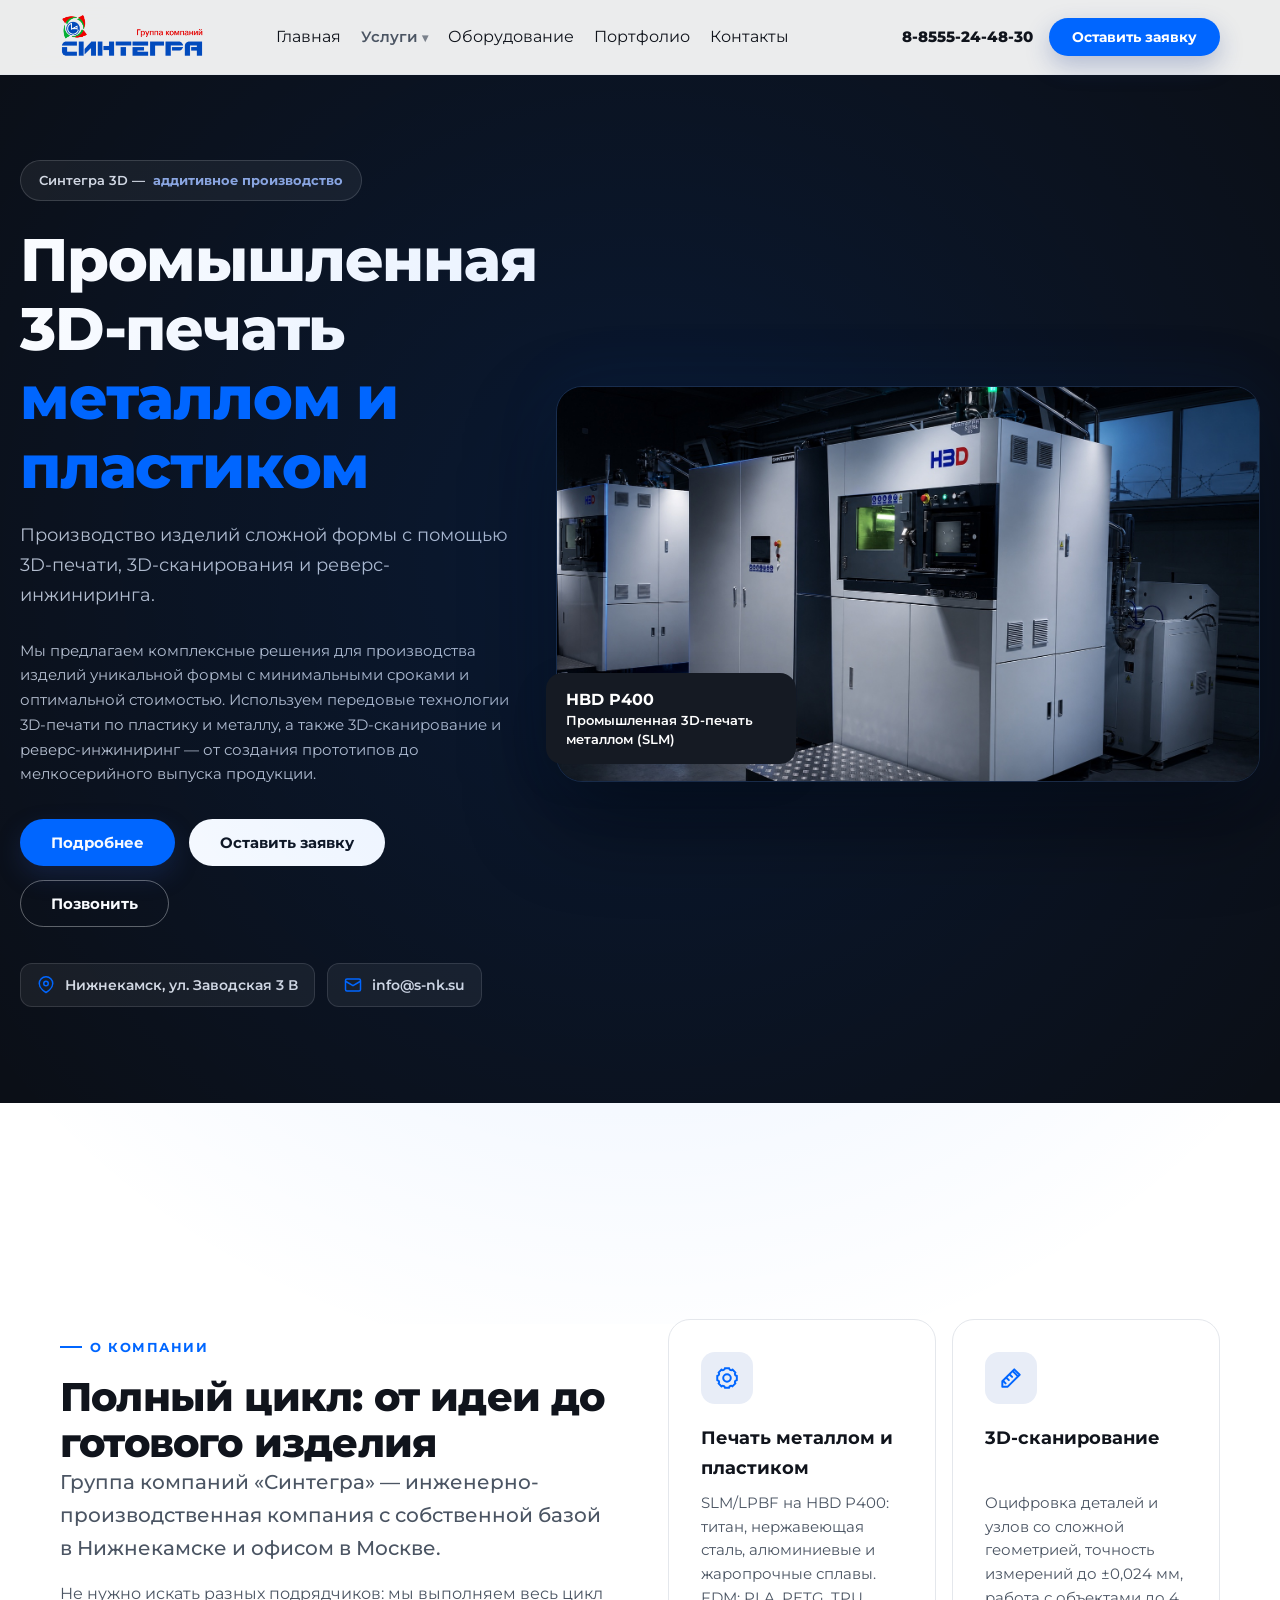
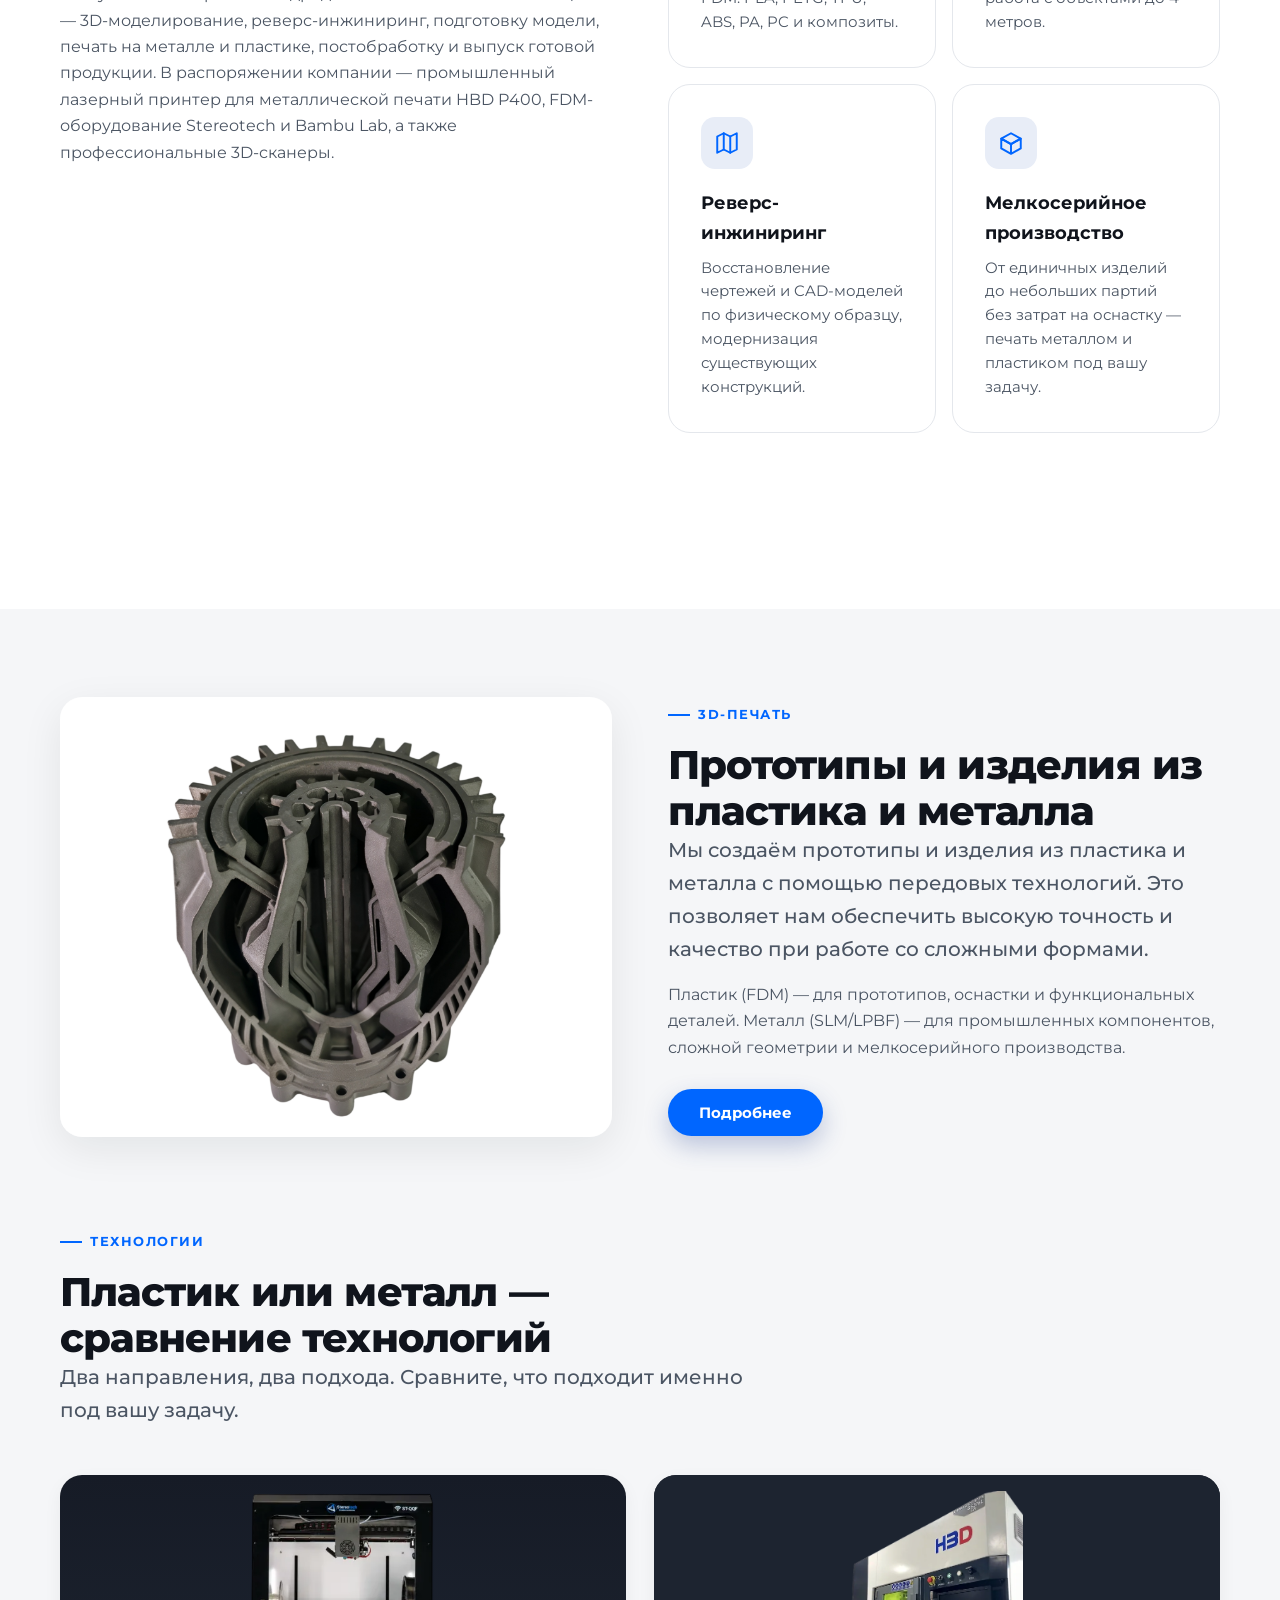
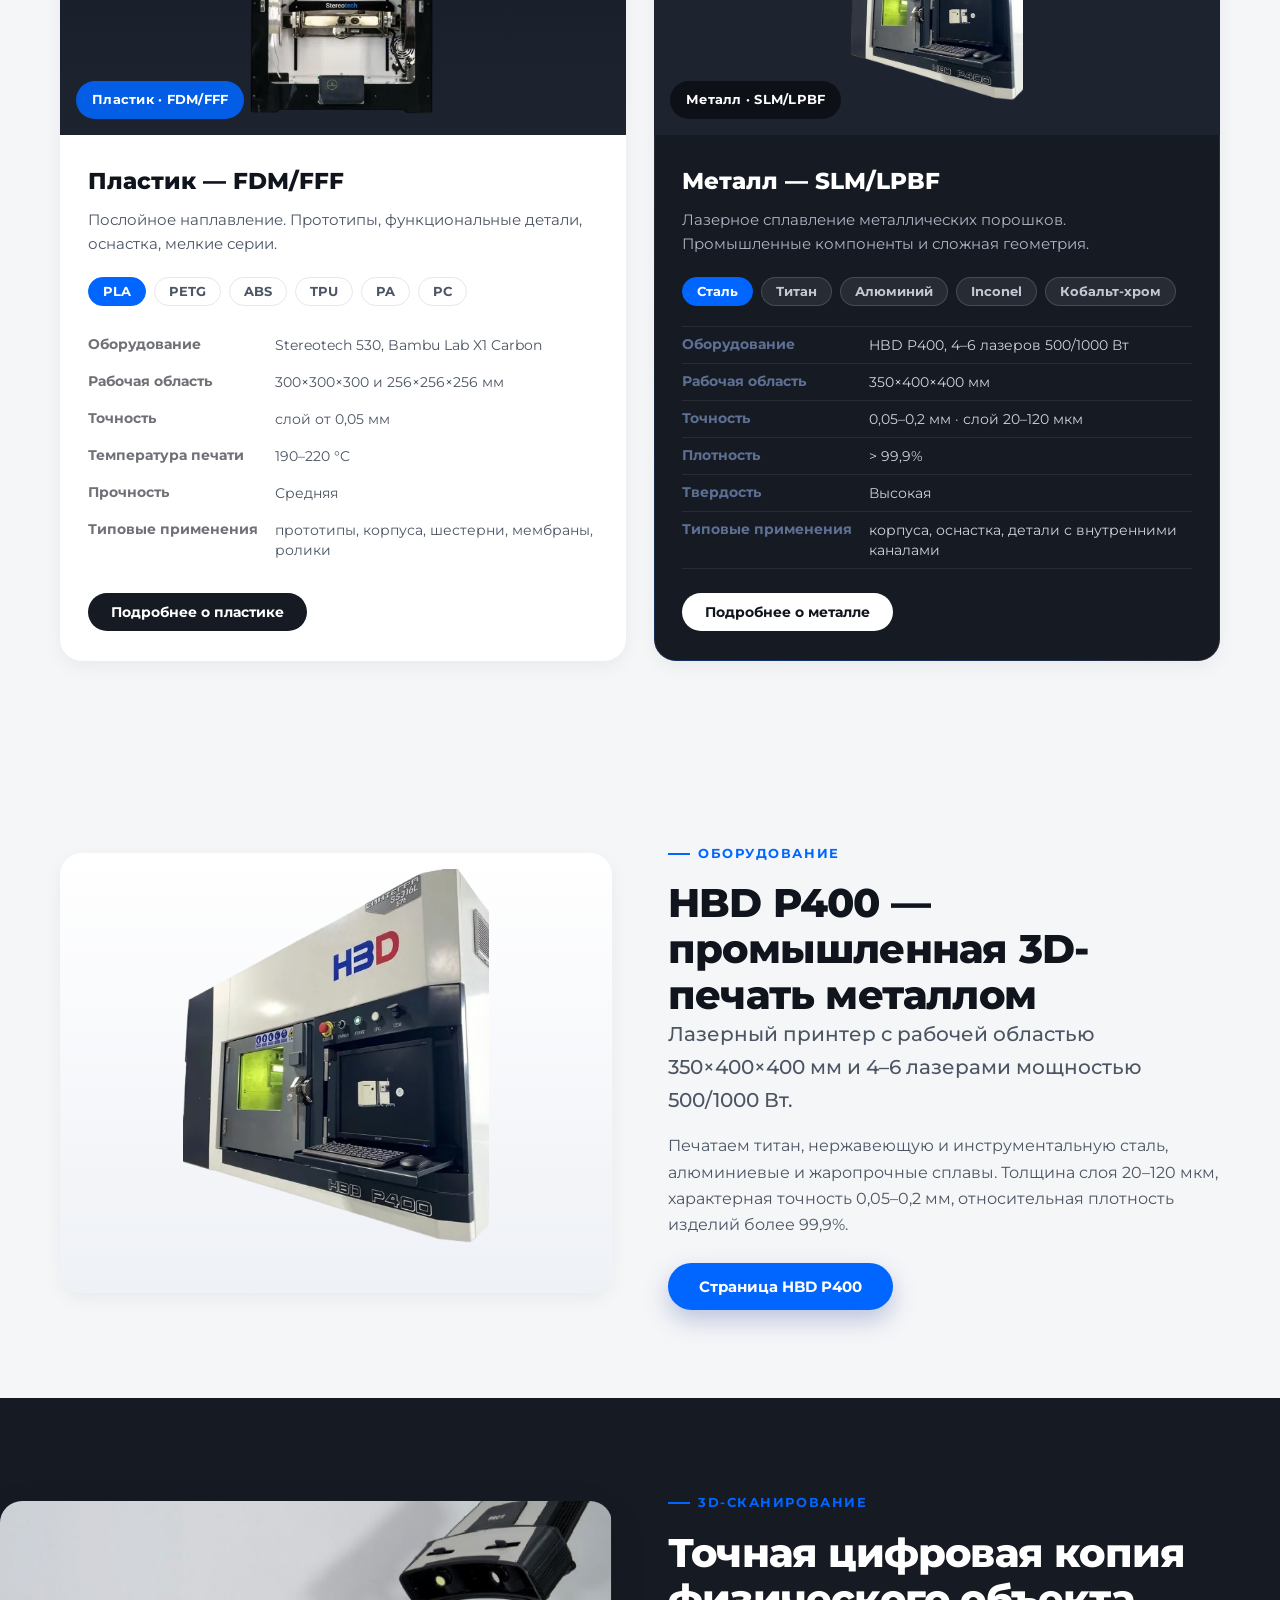
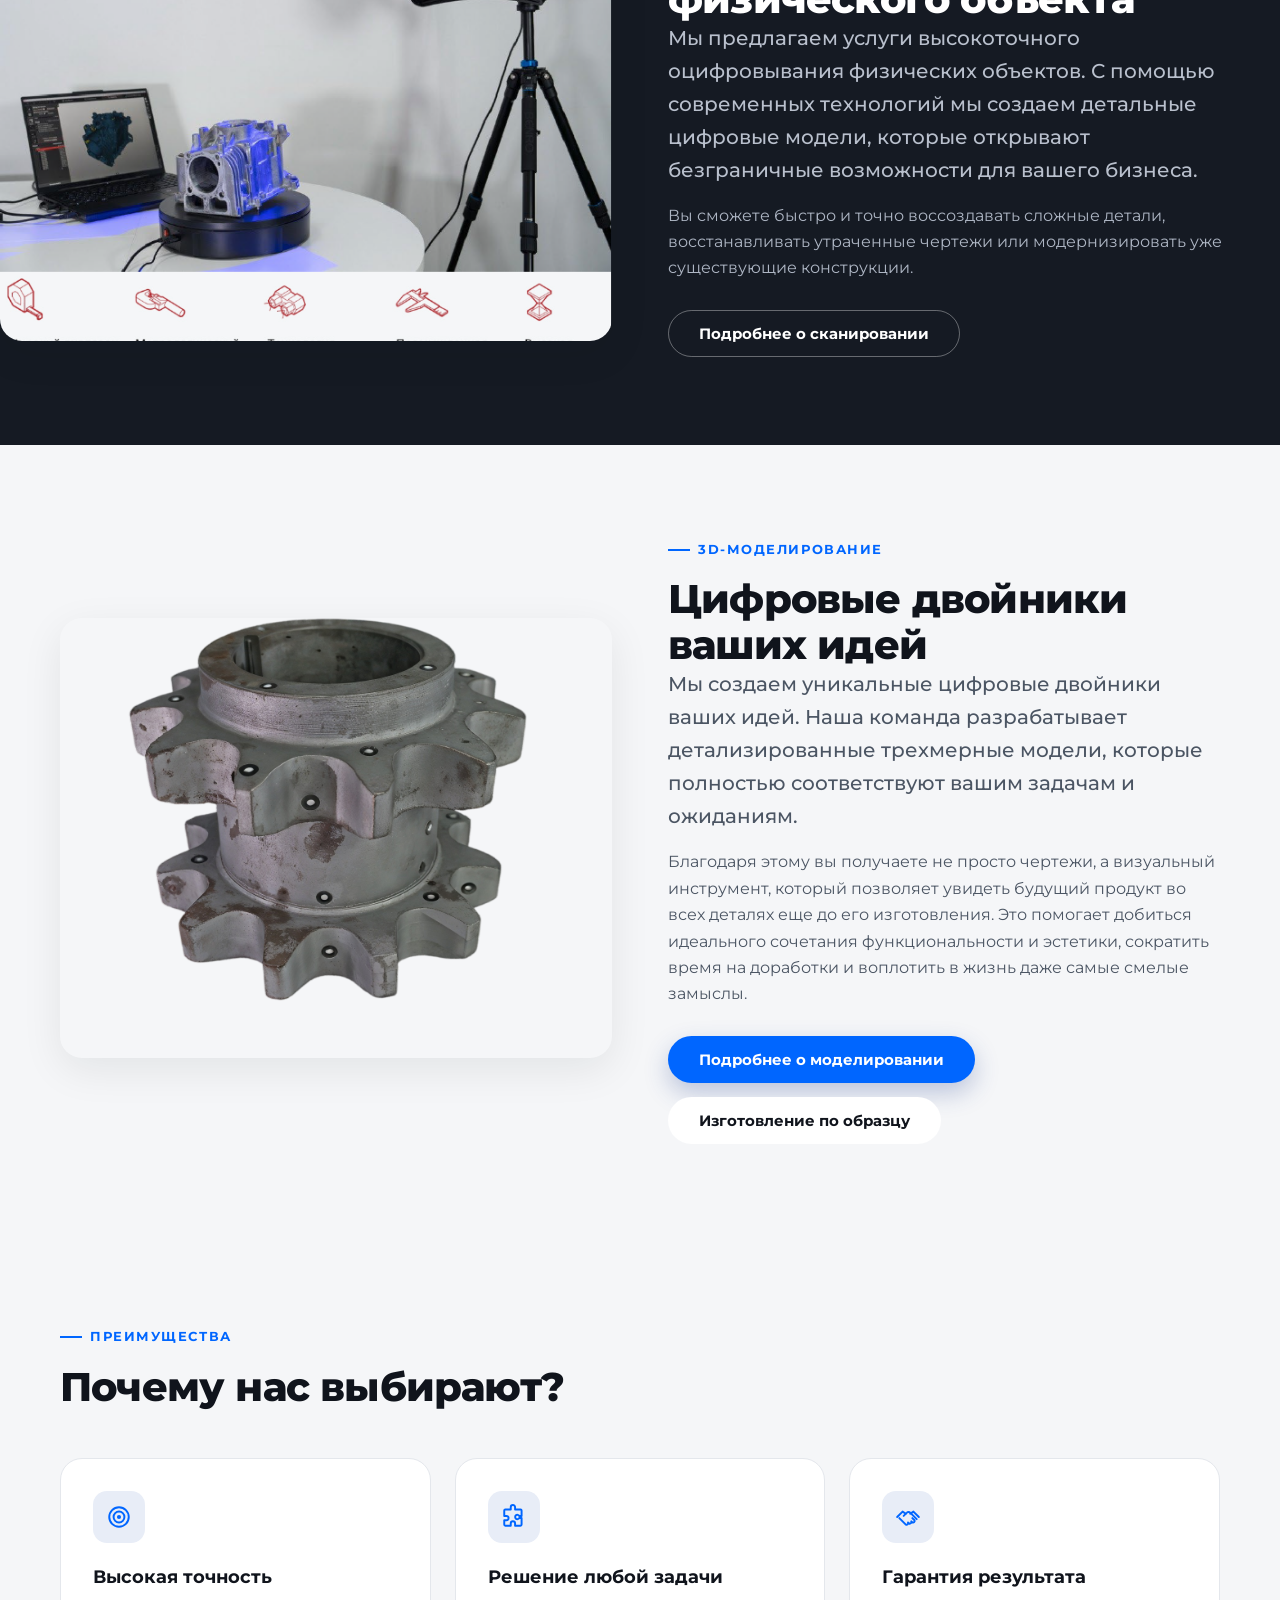
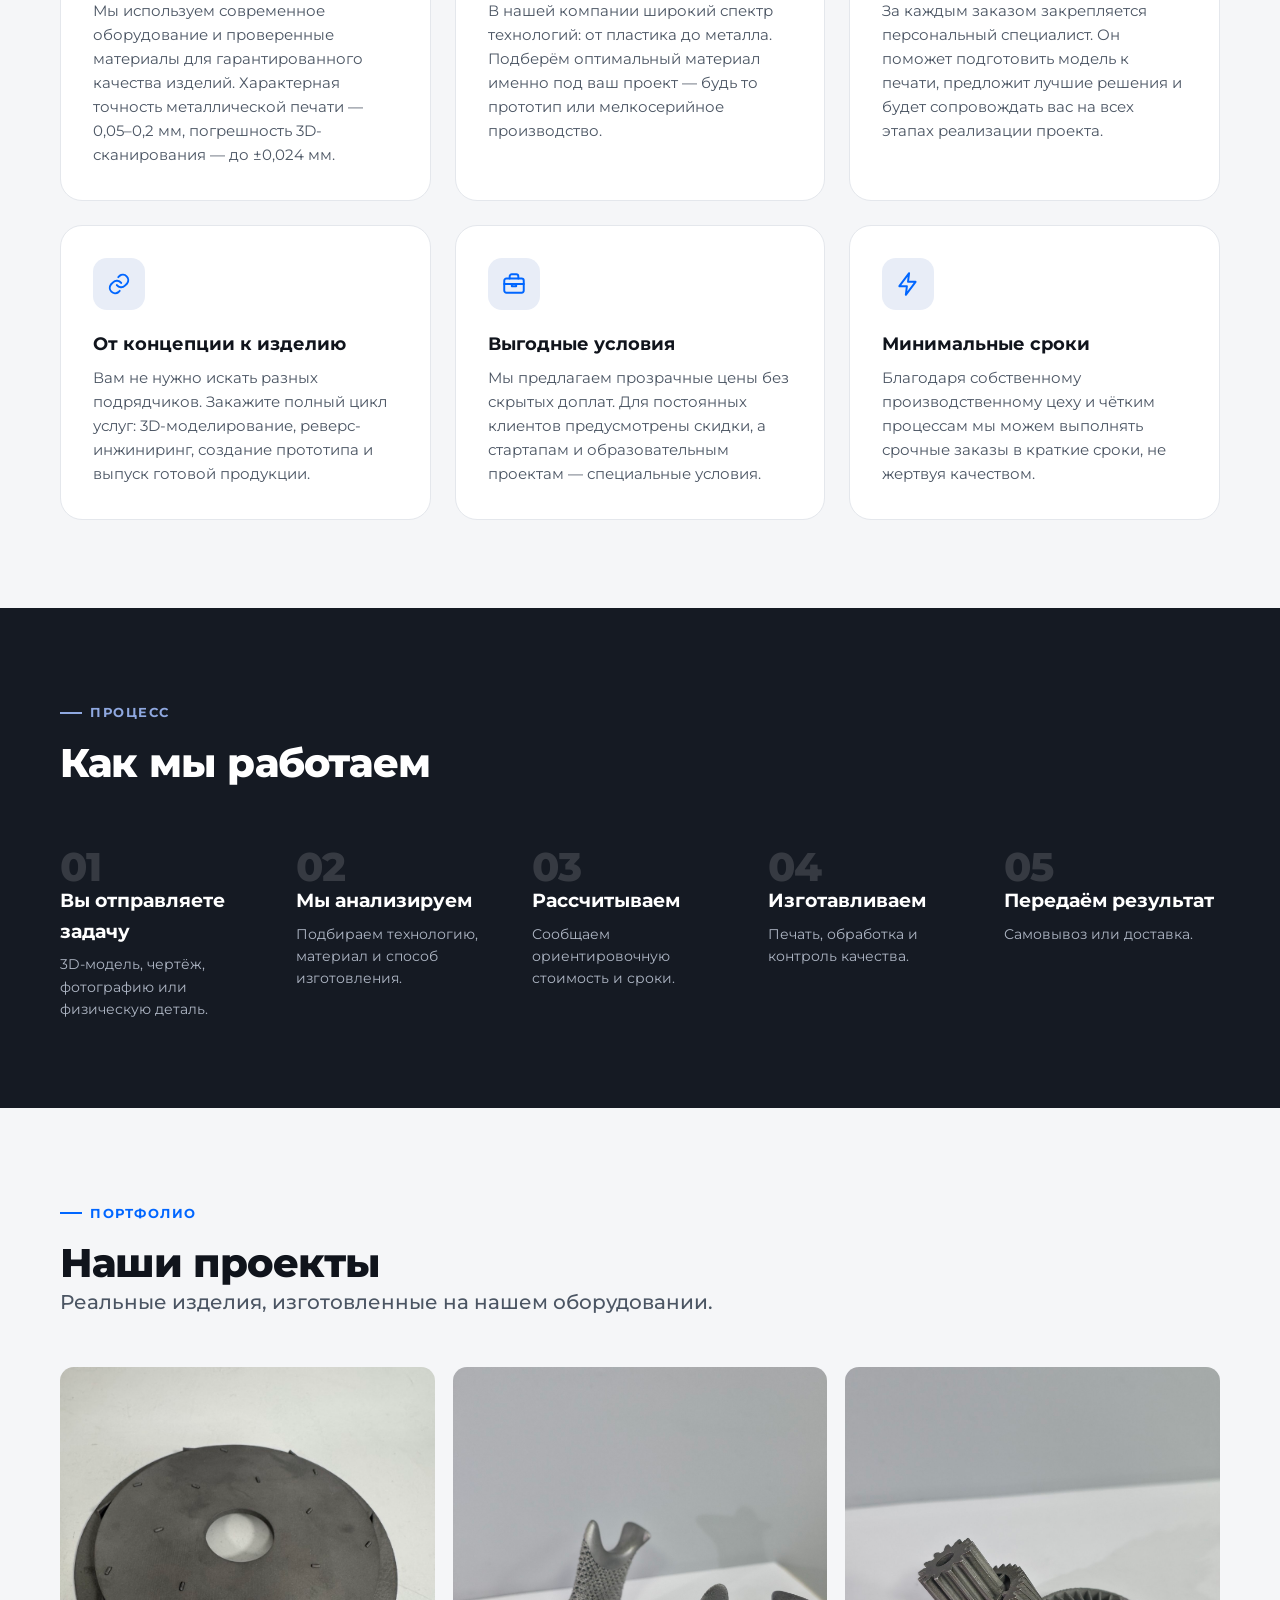
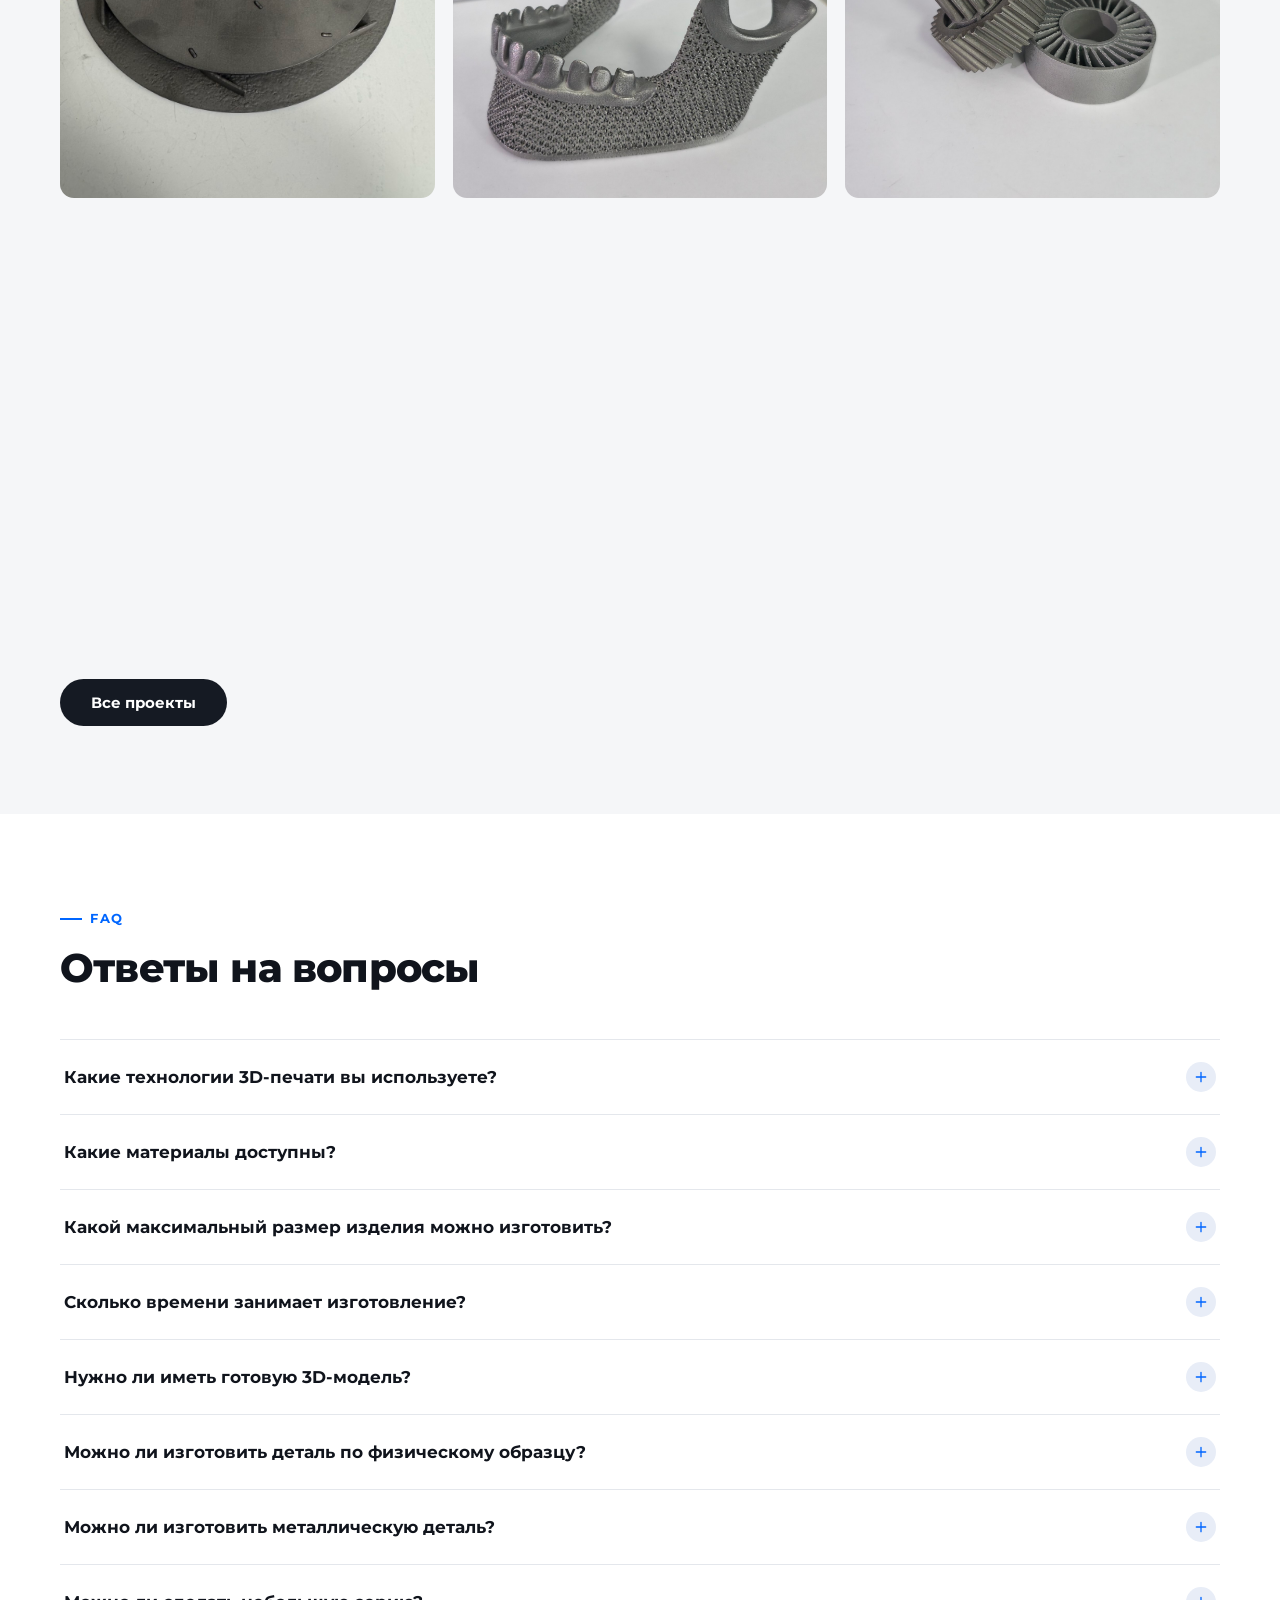
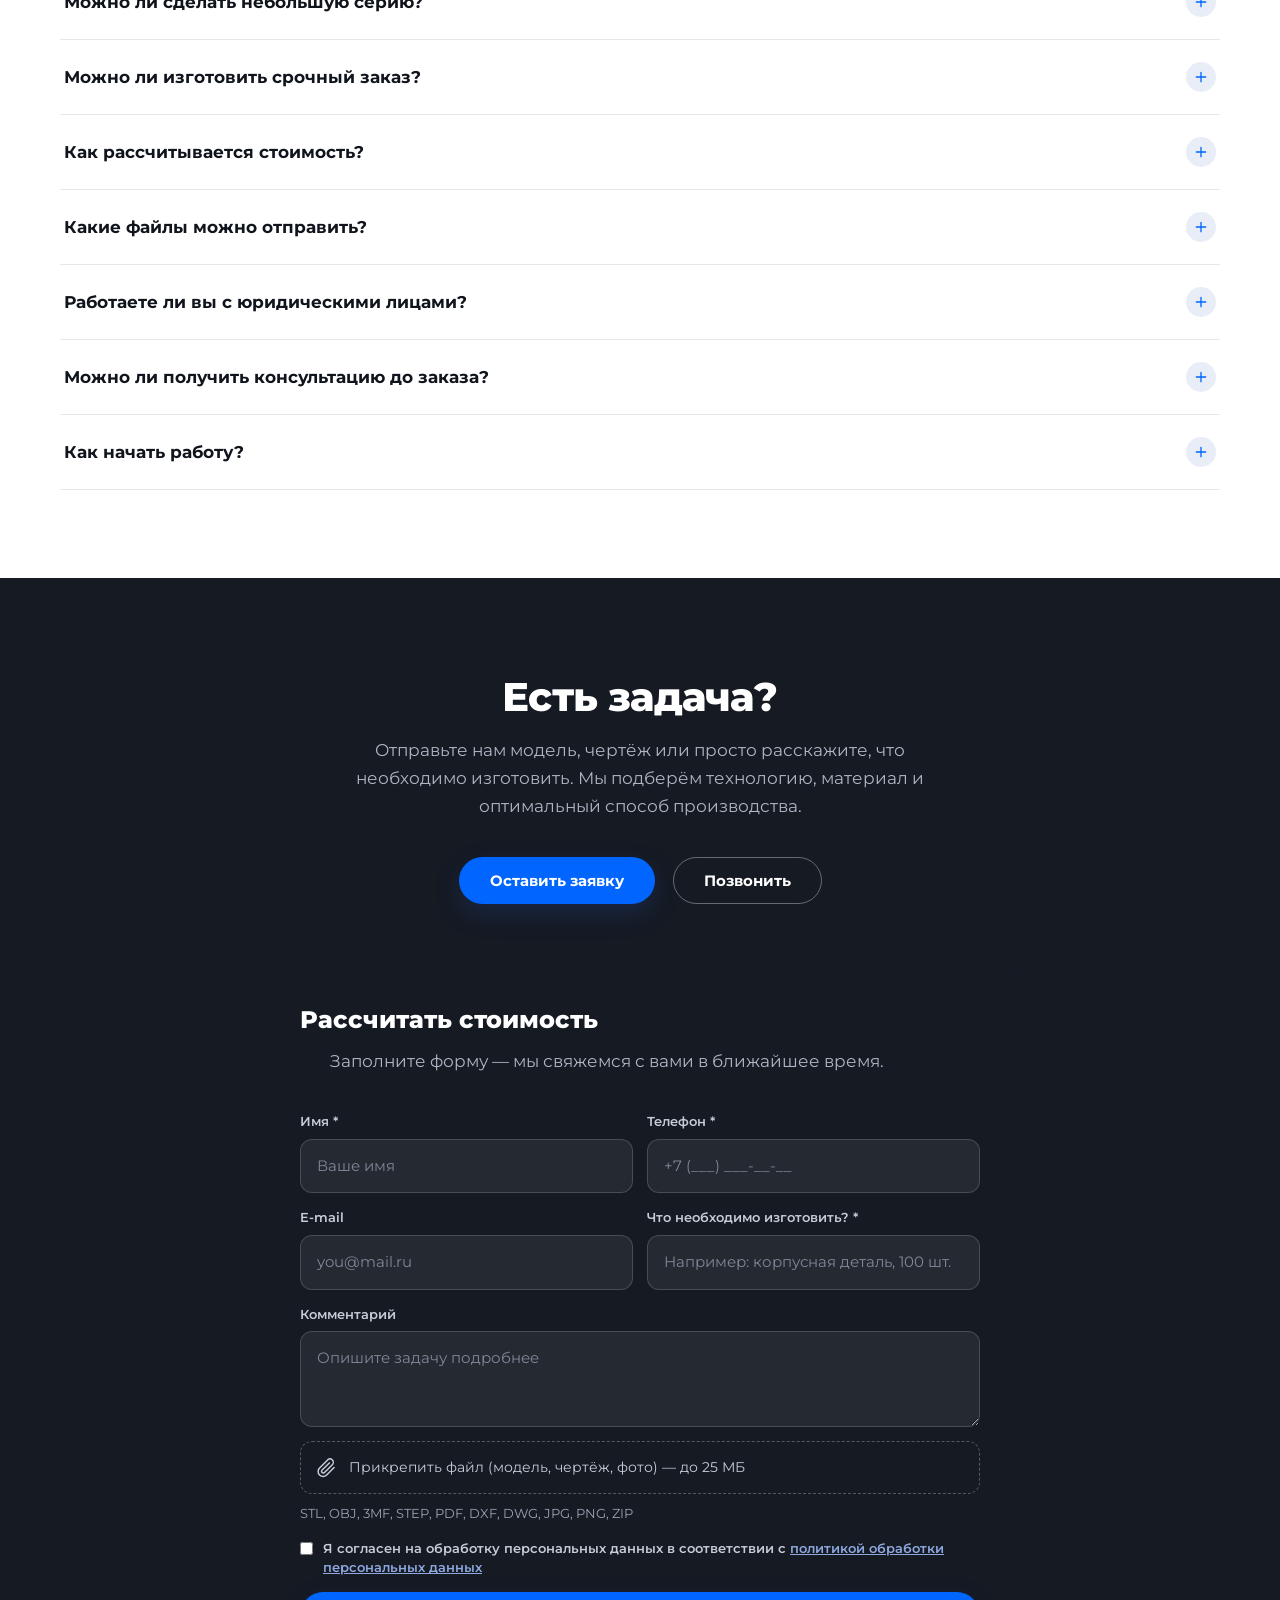
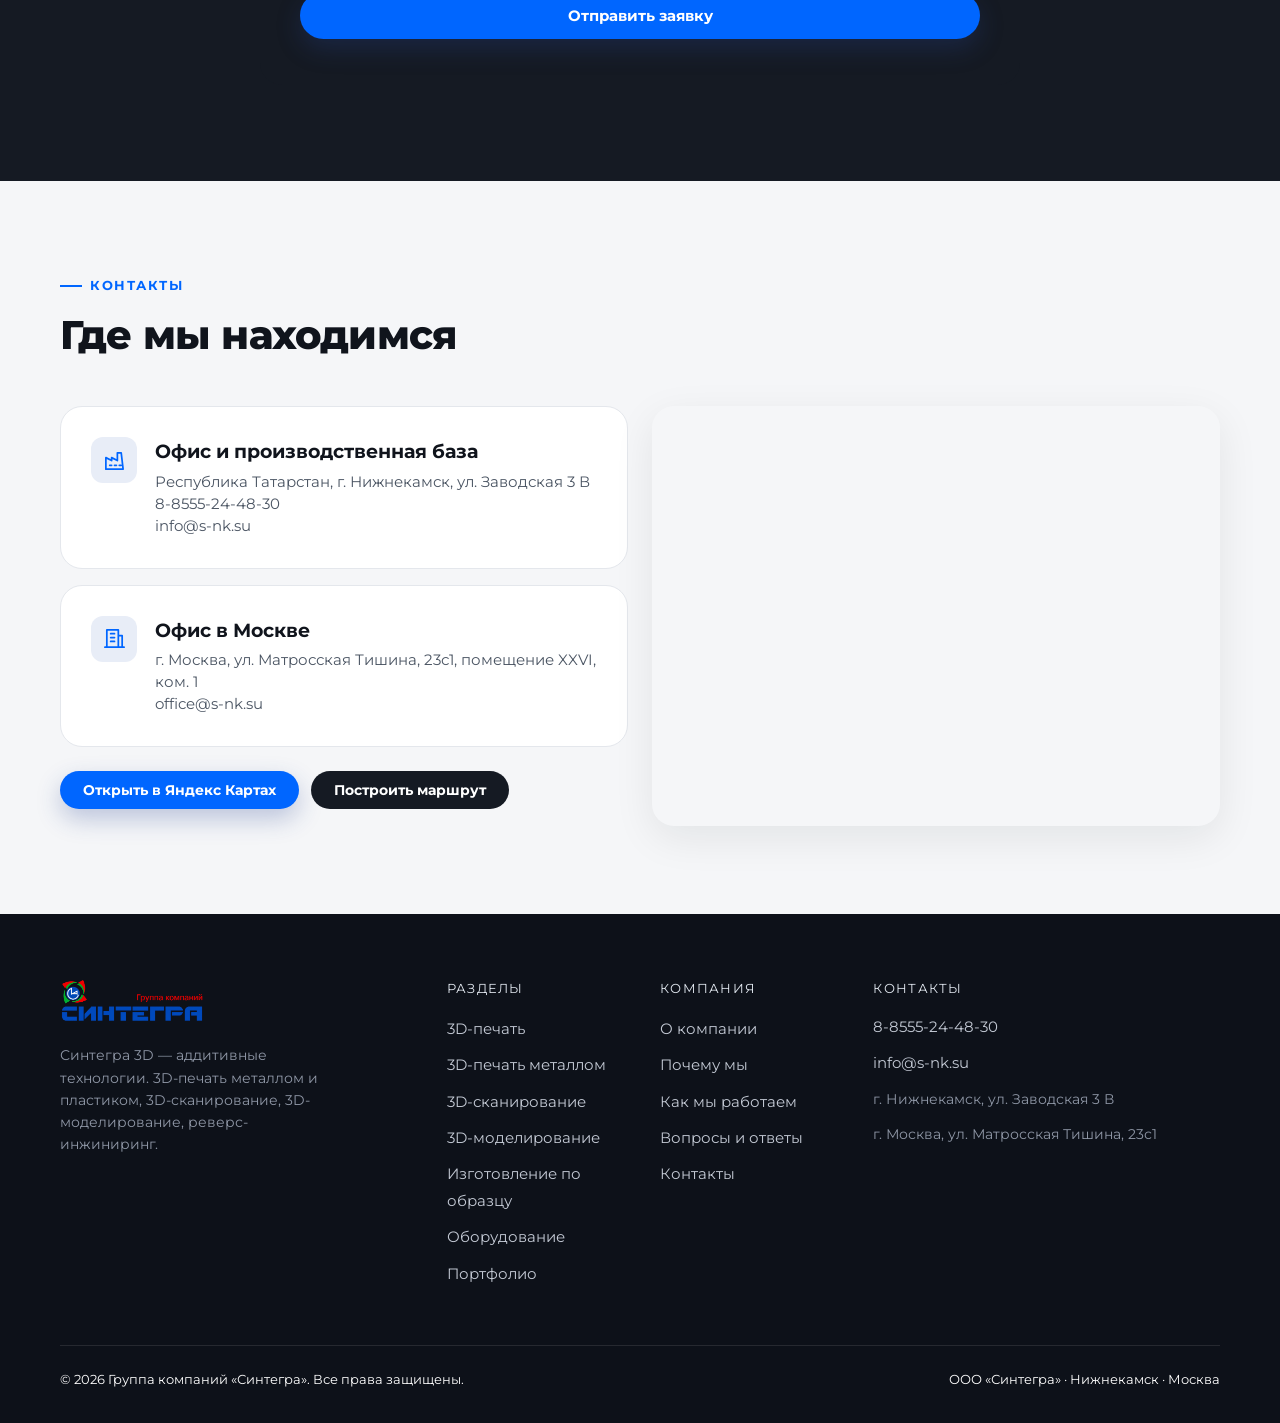
==== commit f57f4e75: "убрал горизонтальную прокрутку" ====
--- a/index.html
+++ b/index.html
@@ -38,7 +38,7 @@
   <link rel="preconnect" href="https://fonts.googleapis.com">
   <link rel="preconnect" href="https://fonts.gstatic.com" crossorigin>
   <link href="https://fonts.googleapis.com/css2?family=Montserrat:wght@400;500;600;700;800&display=swap" rel="stylesheet" media="print" onload="this.media='all'">
-  <link rel="stylesheet" href="/css/style.css?v=20260910-2">
+  <link rel="stylesheet" href="/css/style.css?v=20260910-3">
 </head>
 <body>
 <!-- Yandex.Metrika counter -->
--- a/css/style.css
+++ b/css/style.css
@@ -22,7 +22,11 @@
 }
 
 * { margin: 0; padding: 0; box-sizing: border-box; }
-html { scroll-behavior: smooth; }
+html {
+  scroll-behavior: smooth;
+  max-width: 100%;
+  overflow-x: hidden;
+}
 body {
   font-family: var(--font);
   font-size: 16px;
@@ -30,7 +34,11 @@
   color: var(--ink);
   background: var(--bg);
   -webkit-font-smoothing: antialiased;
+  max-width: 100%;
   overflow-x: hidden;
+}
+@supports (overflow: clip) {
+  html, body { overflow-x: clip; }
 }
 img { max-width: 100%; display: block; }
 a { color: inherit; text-decoration: none; }
@@ -202,11 +210,15 @@
 .dropdown-menu__link:hover { background: var(--accent-soft); color: var(--accent); }
 
 /* ---------- hero ---------- */
-.hero { position: relative; padding: 160px 0 96px; }
+.hero { position: relative; padding: 160px 0 96px; overflow-x: hidden; }
+@supports (overflow: clip) {
+  .hero { overflow-x: clip; }
+}
 .hero__bg { position: absolute; inset: 0; z-index: -1; }
 .hero__grid-placeholder { position: absolute; inset: 0; background: linear-gradient(180deg, #eef1f6, var(--bg)); }
 .hero--dark .hero__grid-placeholder { background: transparent; }
 .hero__inner { max-width: 1480px; display: grid; grid-template-columns: .95fr 1.35fr; gap: 40px; align-items: center; }
+.hero__inner > * { min-width: 0; }
 .hero__badge {
   display: inline-flex; align-items: center; gap: 8px;
   background: #fff; border: 1px solid var(--line); border-radius: 60px;
@@ -556,6 +568,9 @@
   .compare-cards { grid-template-columns: 1fr; gap: 24px; }
   .hero { padding: 120px 0 64px; }
   .hero__inner { grid-template-columns: 1fr; }
+  .hero__badge { max-width: 100%; flex-wrap: wrap; }
+  .hero__meta-item { max-width: 100%; overflow-wrap: anywhere; }
+  .hero__actions .btn { max-width: 100%; white-space: normal; }
   .hero__media { order: -1; }
   .hero__photo { transform: none; margin: 0; max-width: 360px; }
   .hero__photo--production { max-width: 100%; margin: 0 auto; }
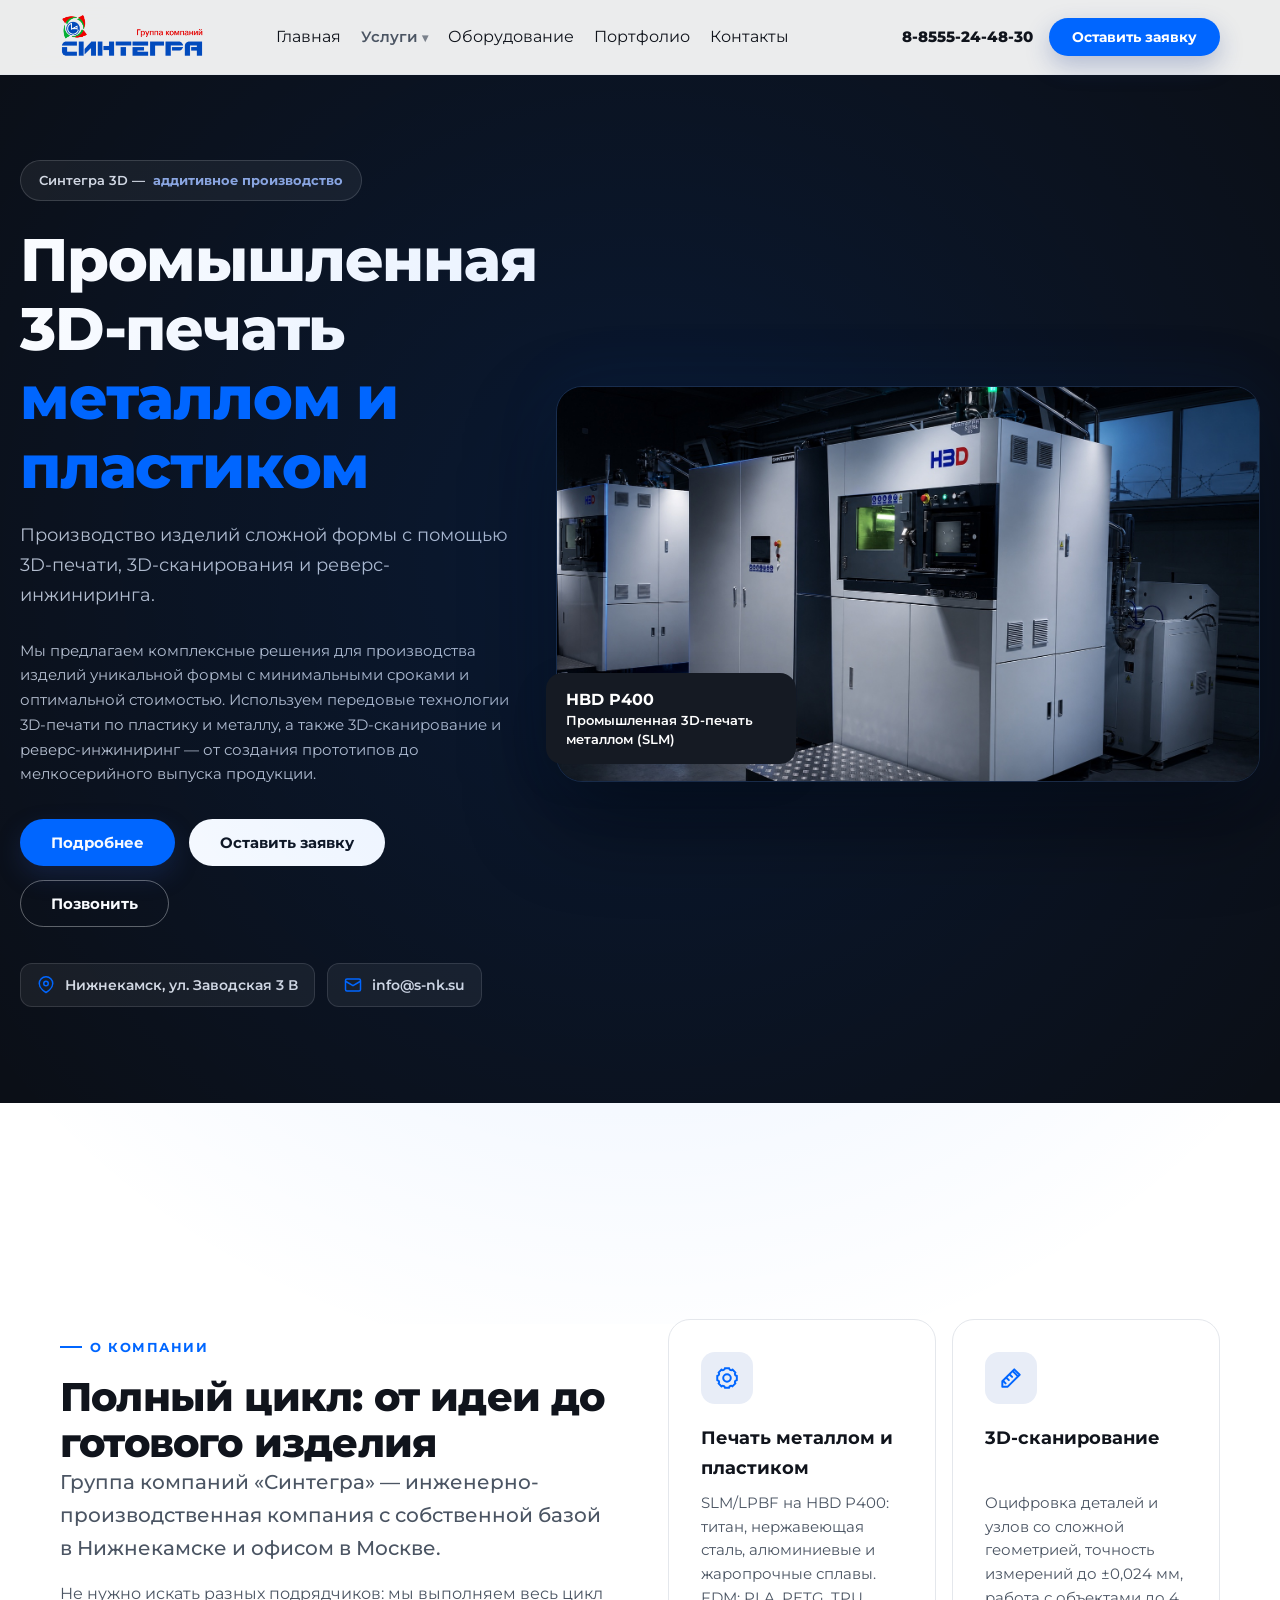
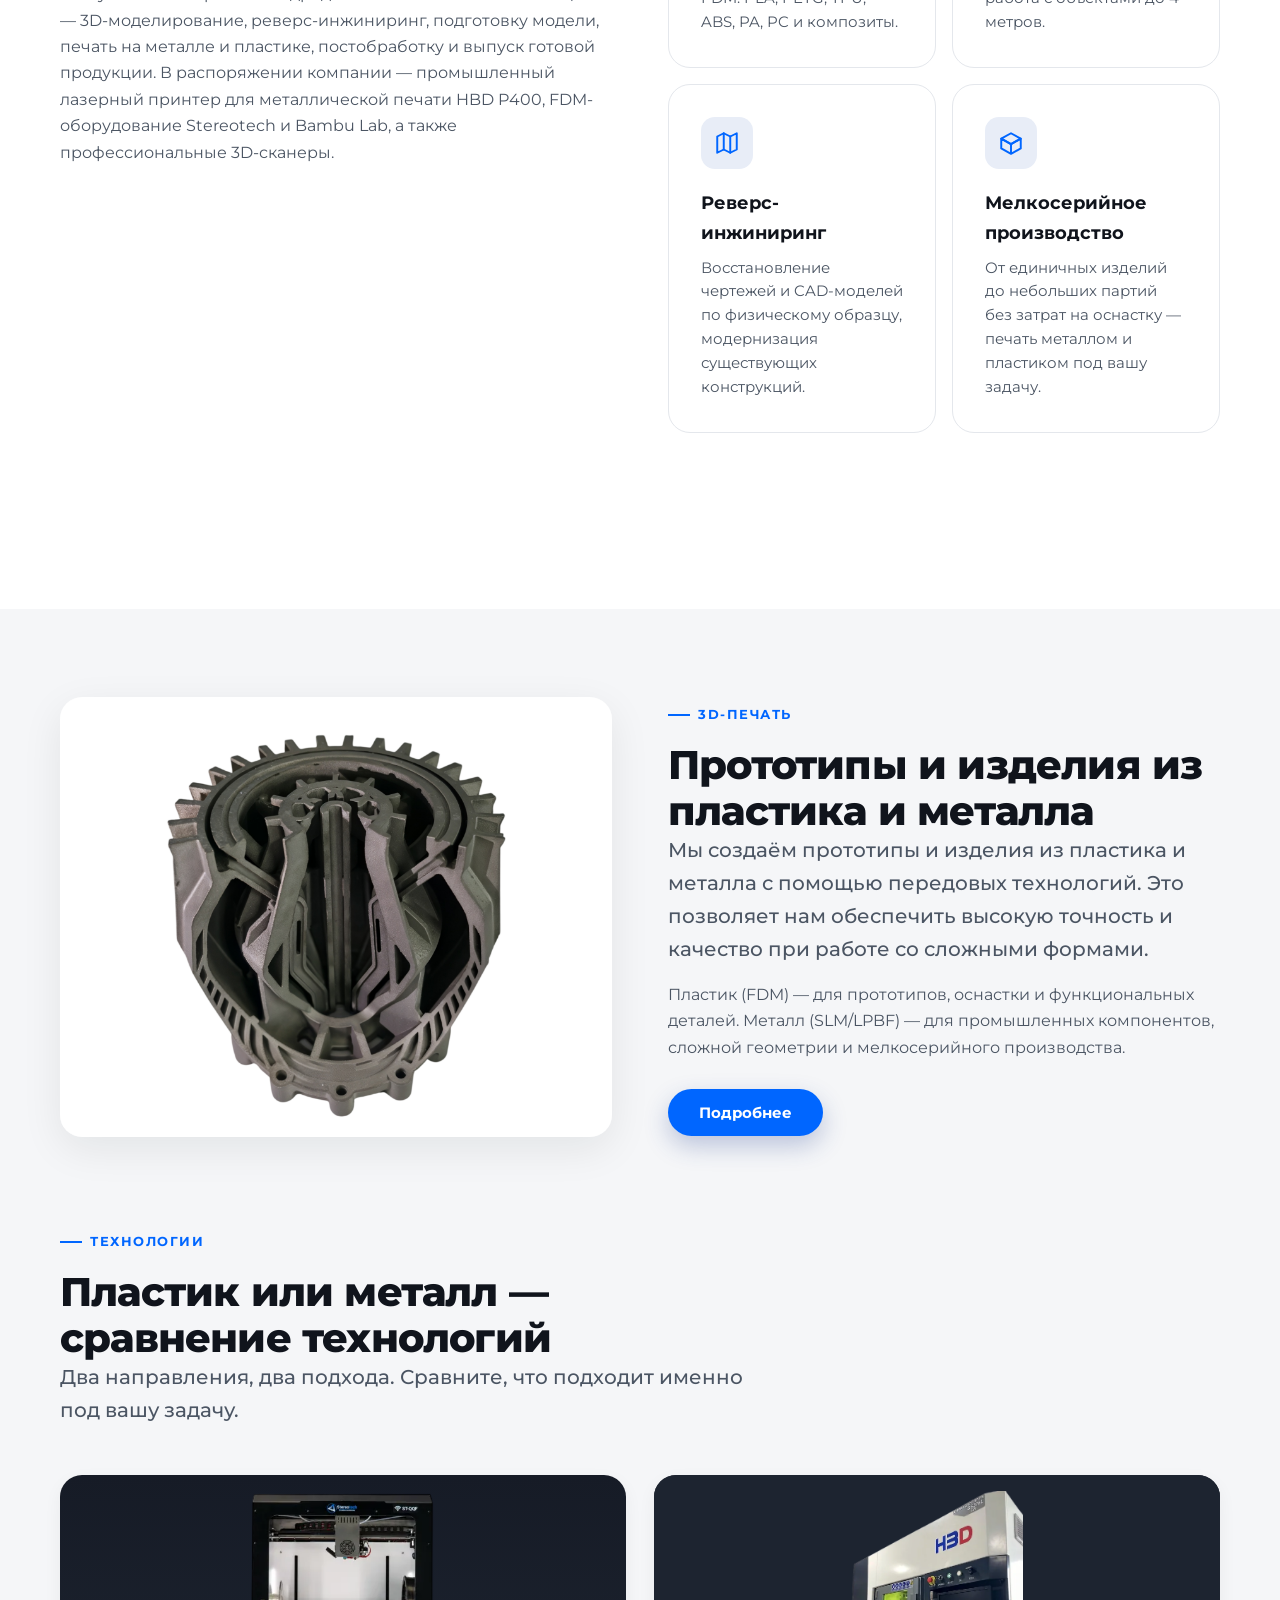
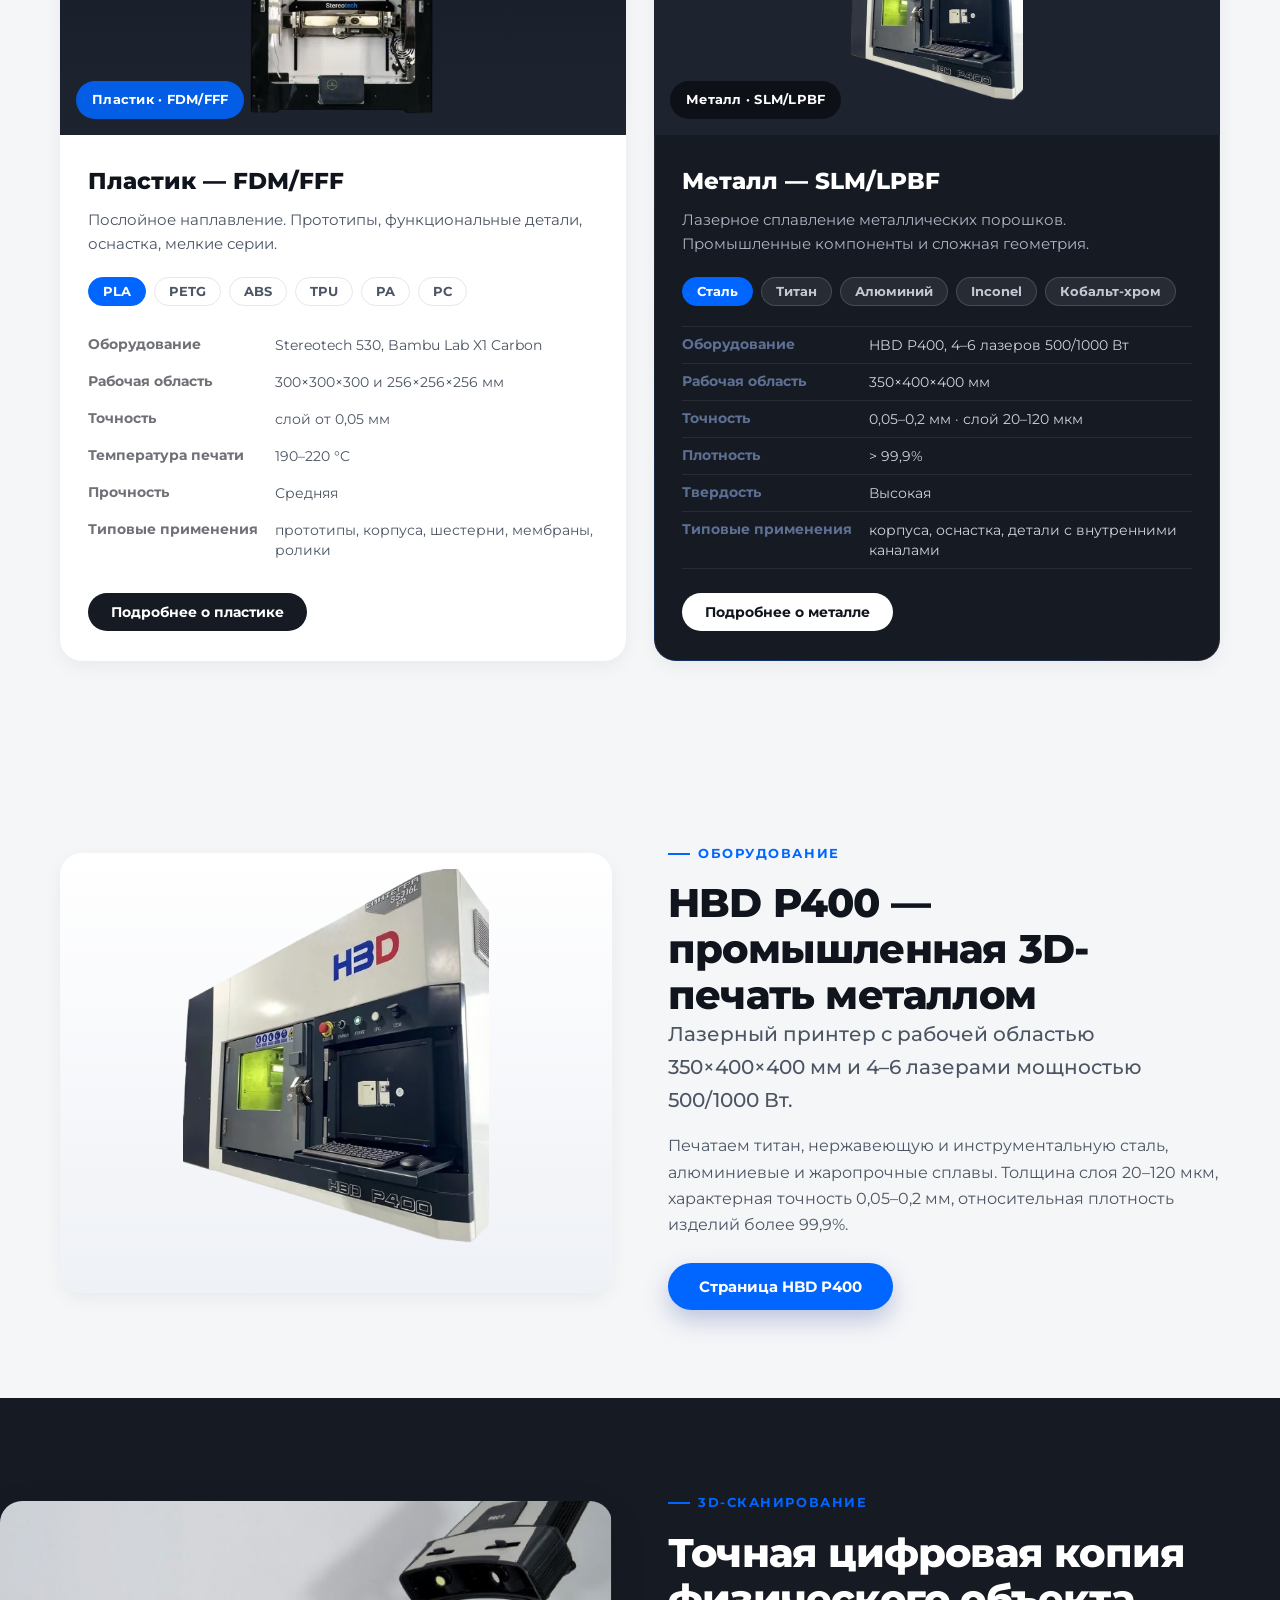
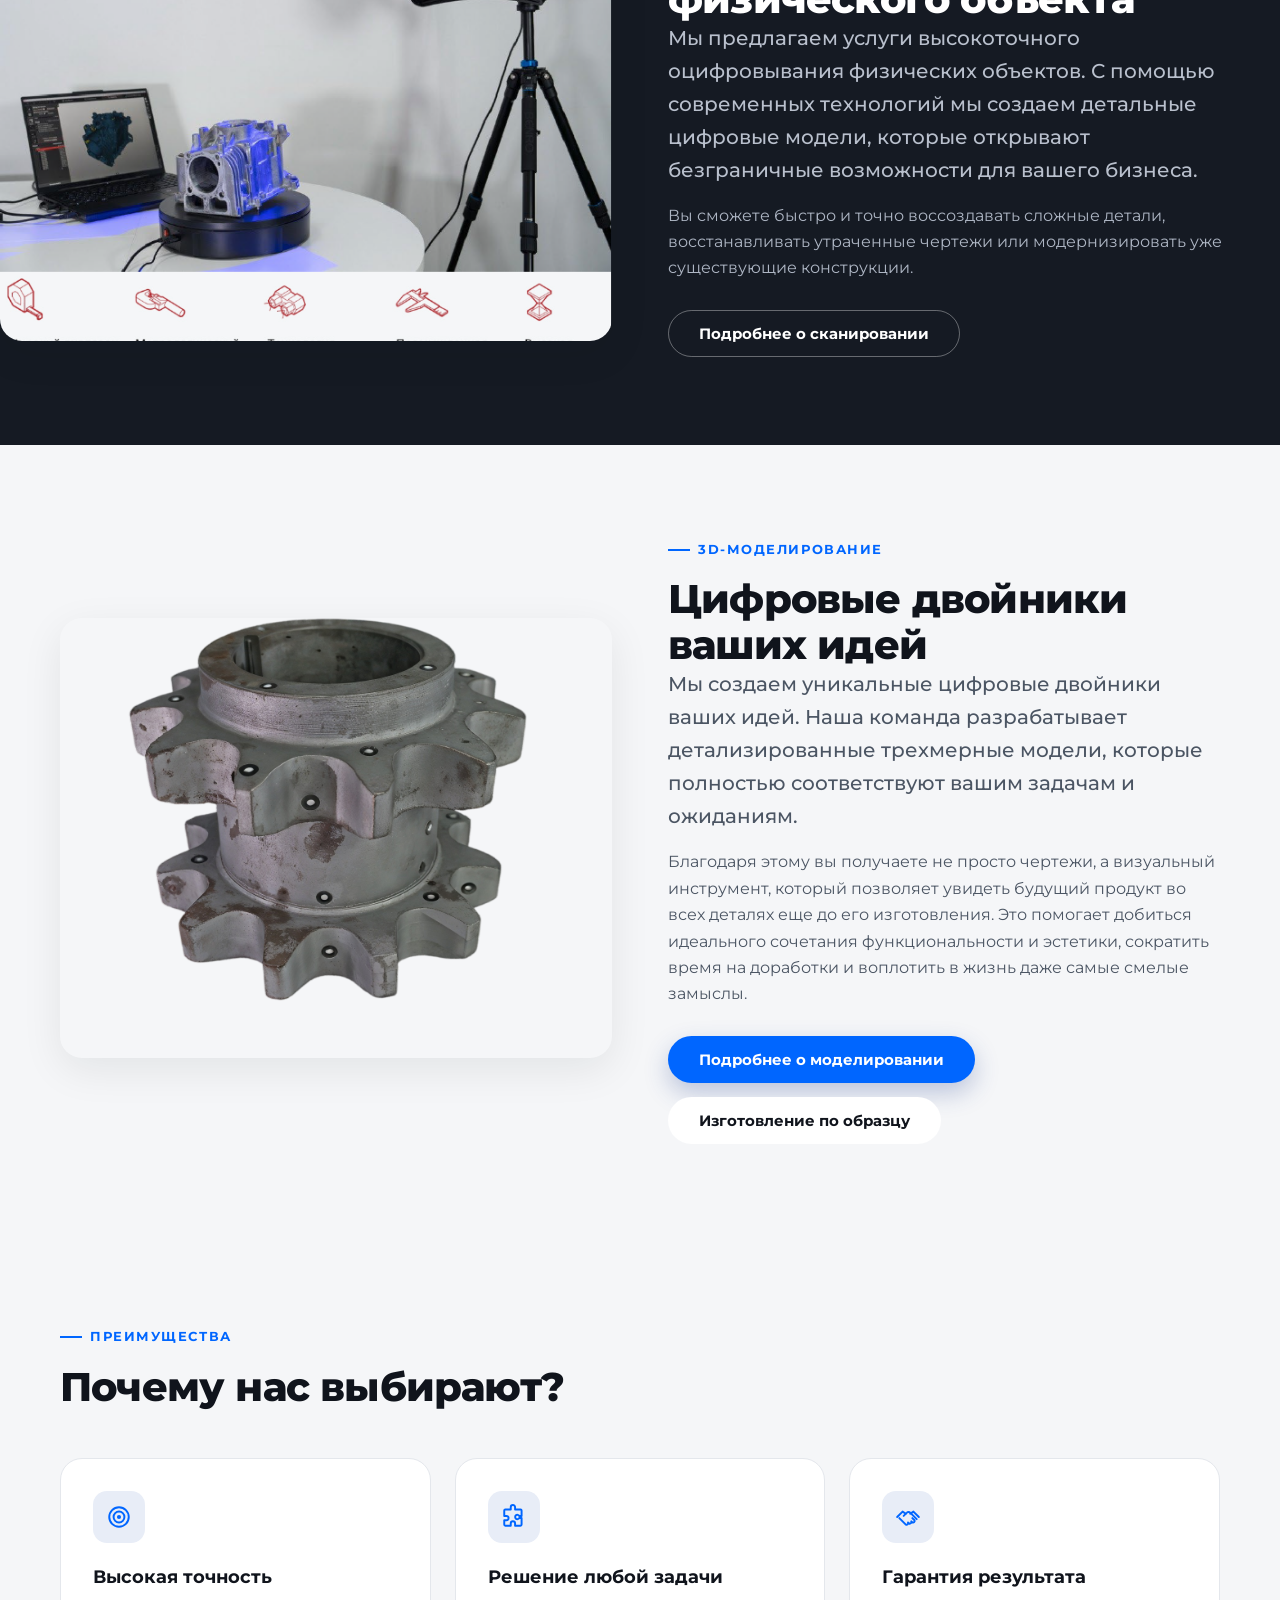
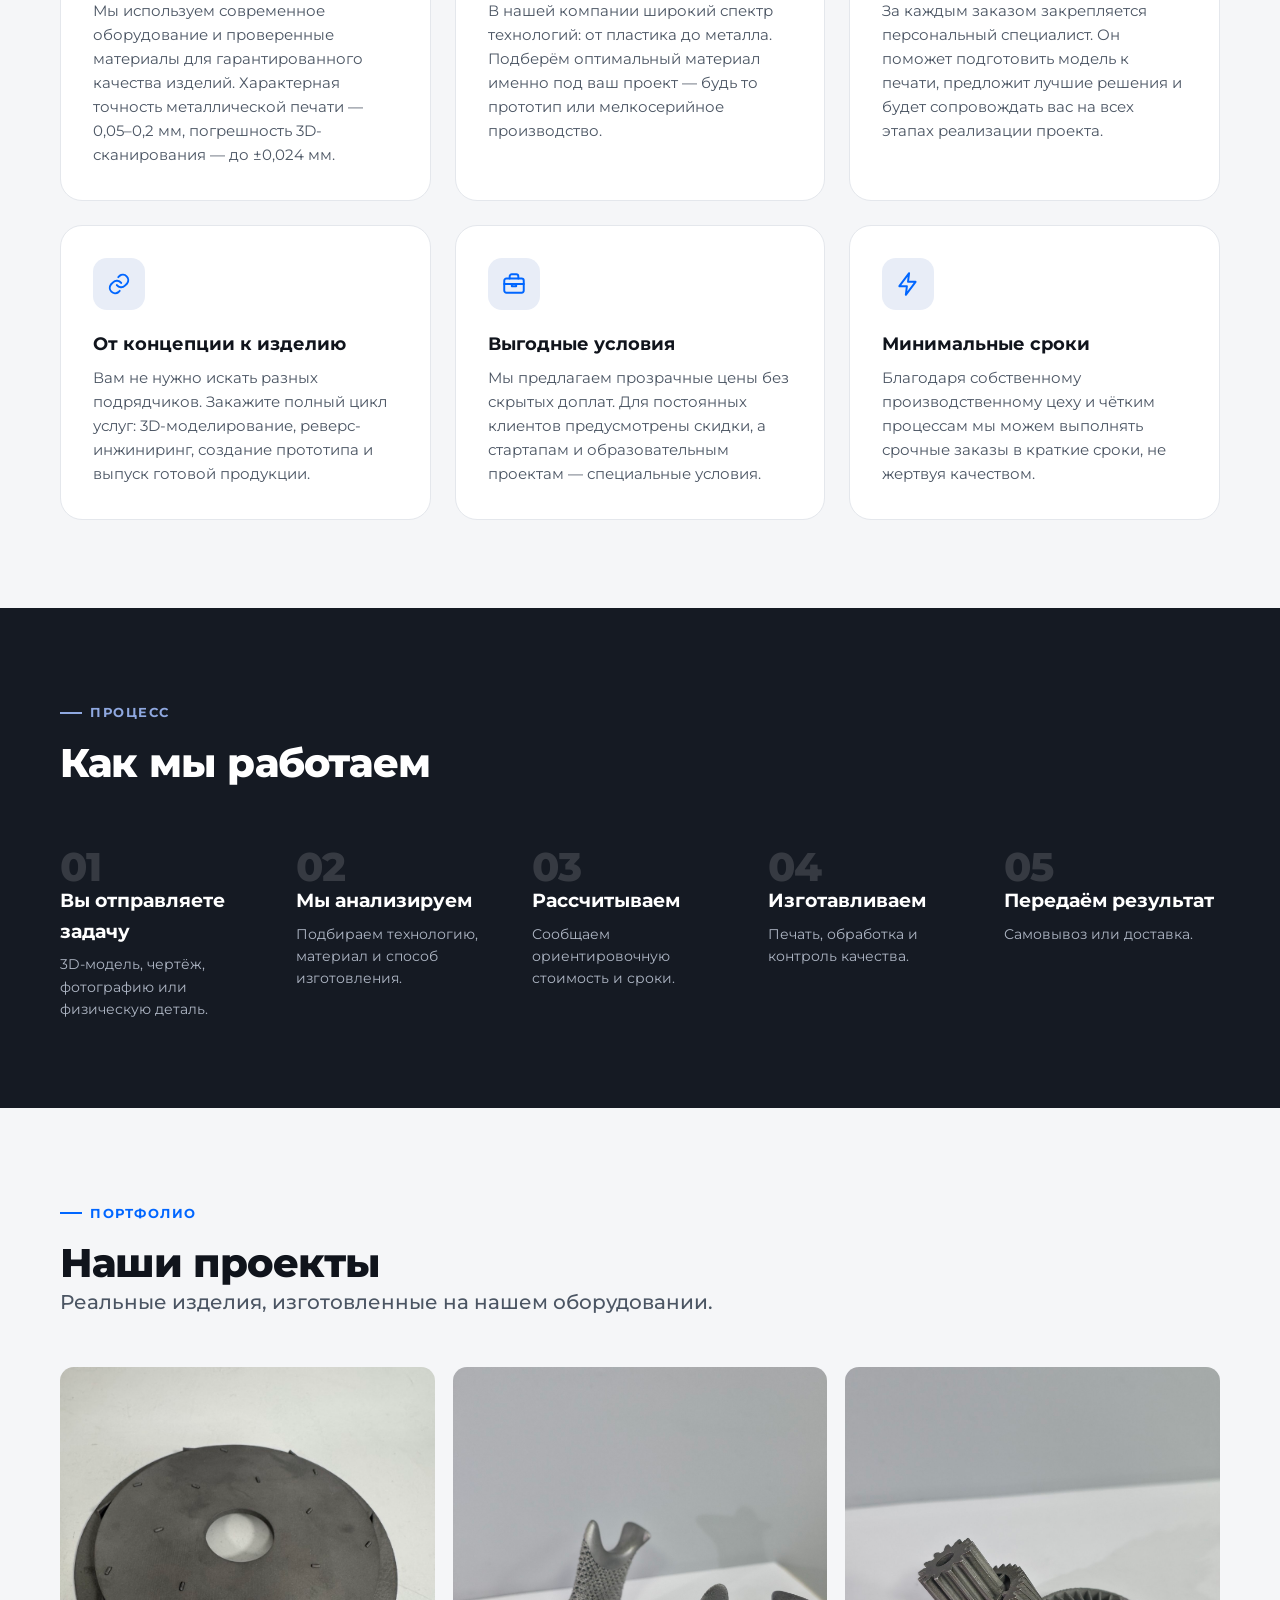
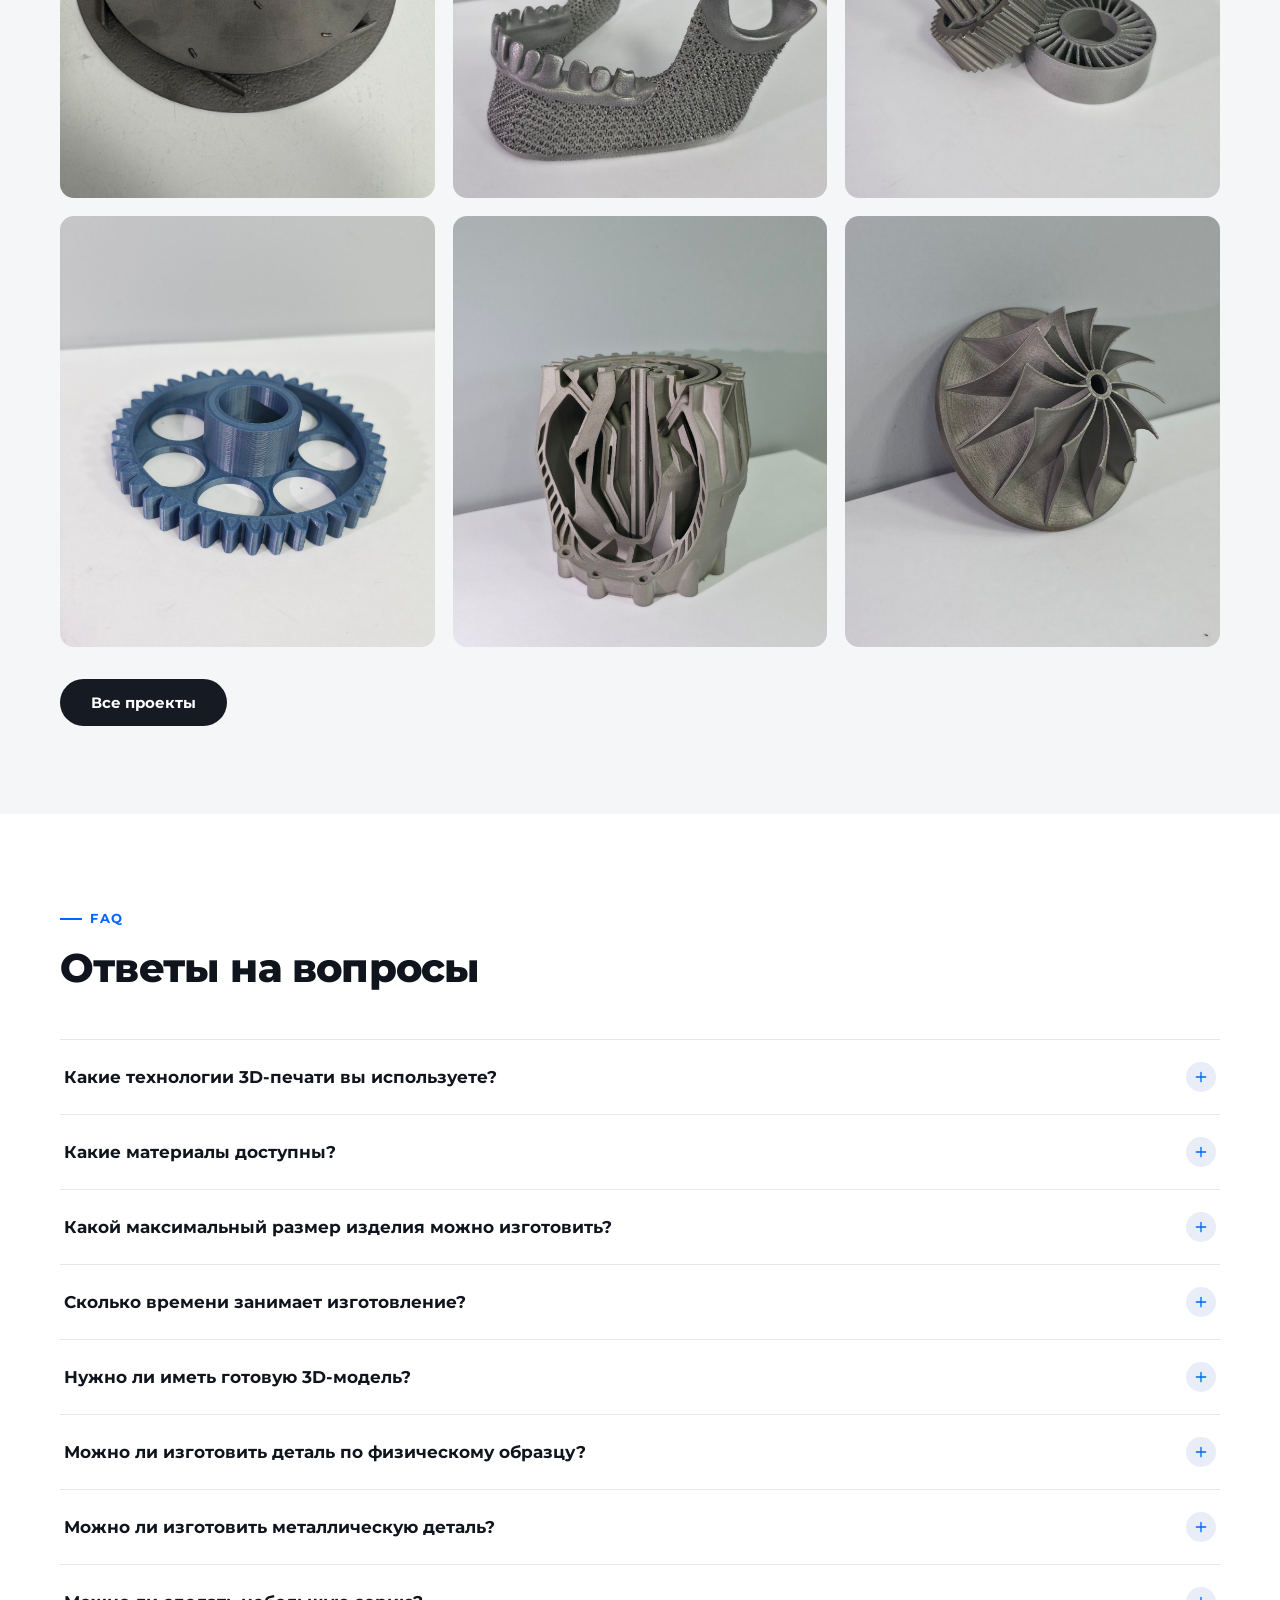
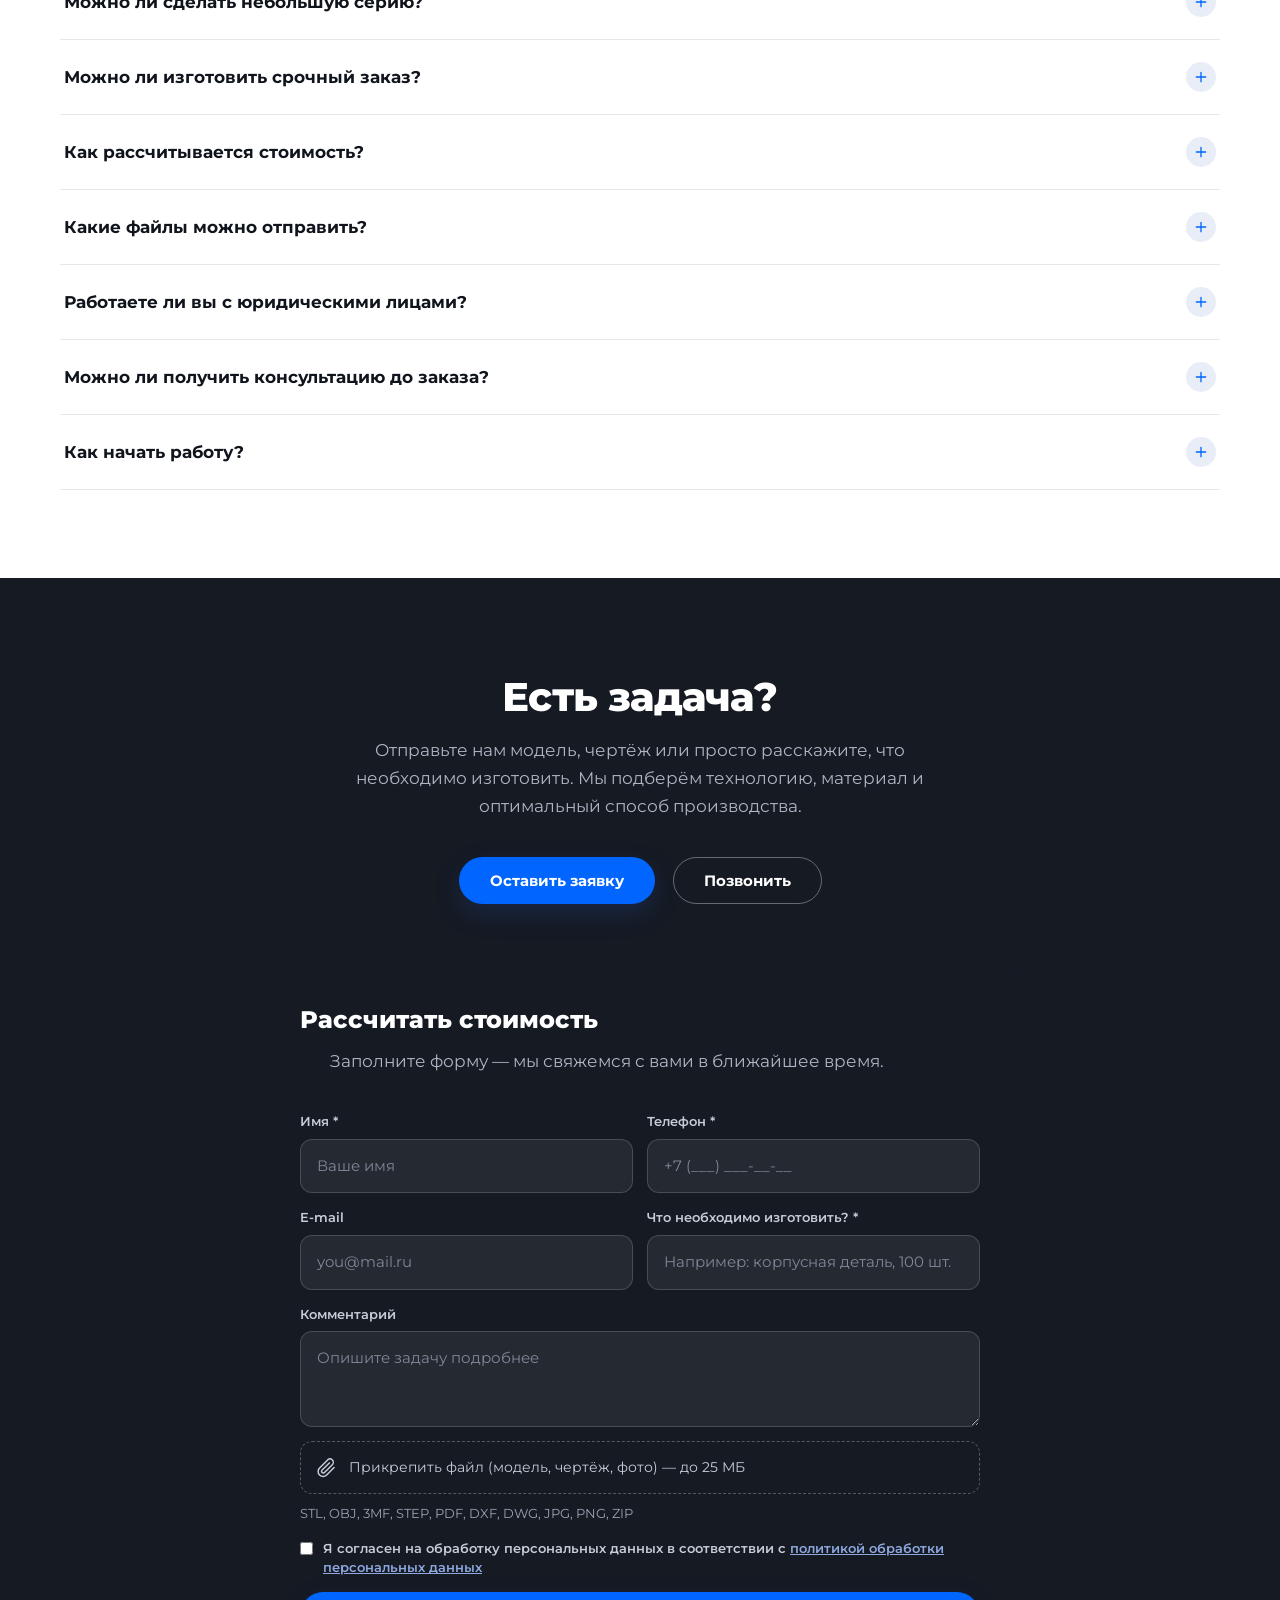
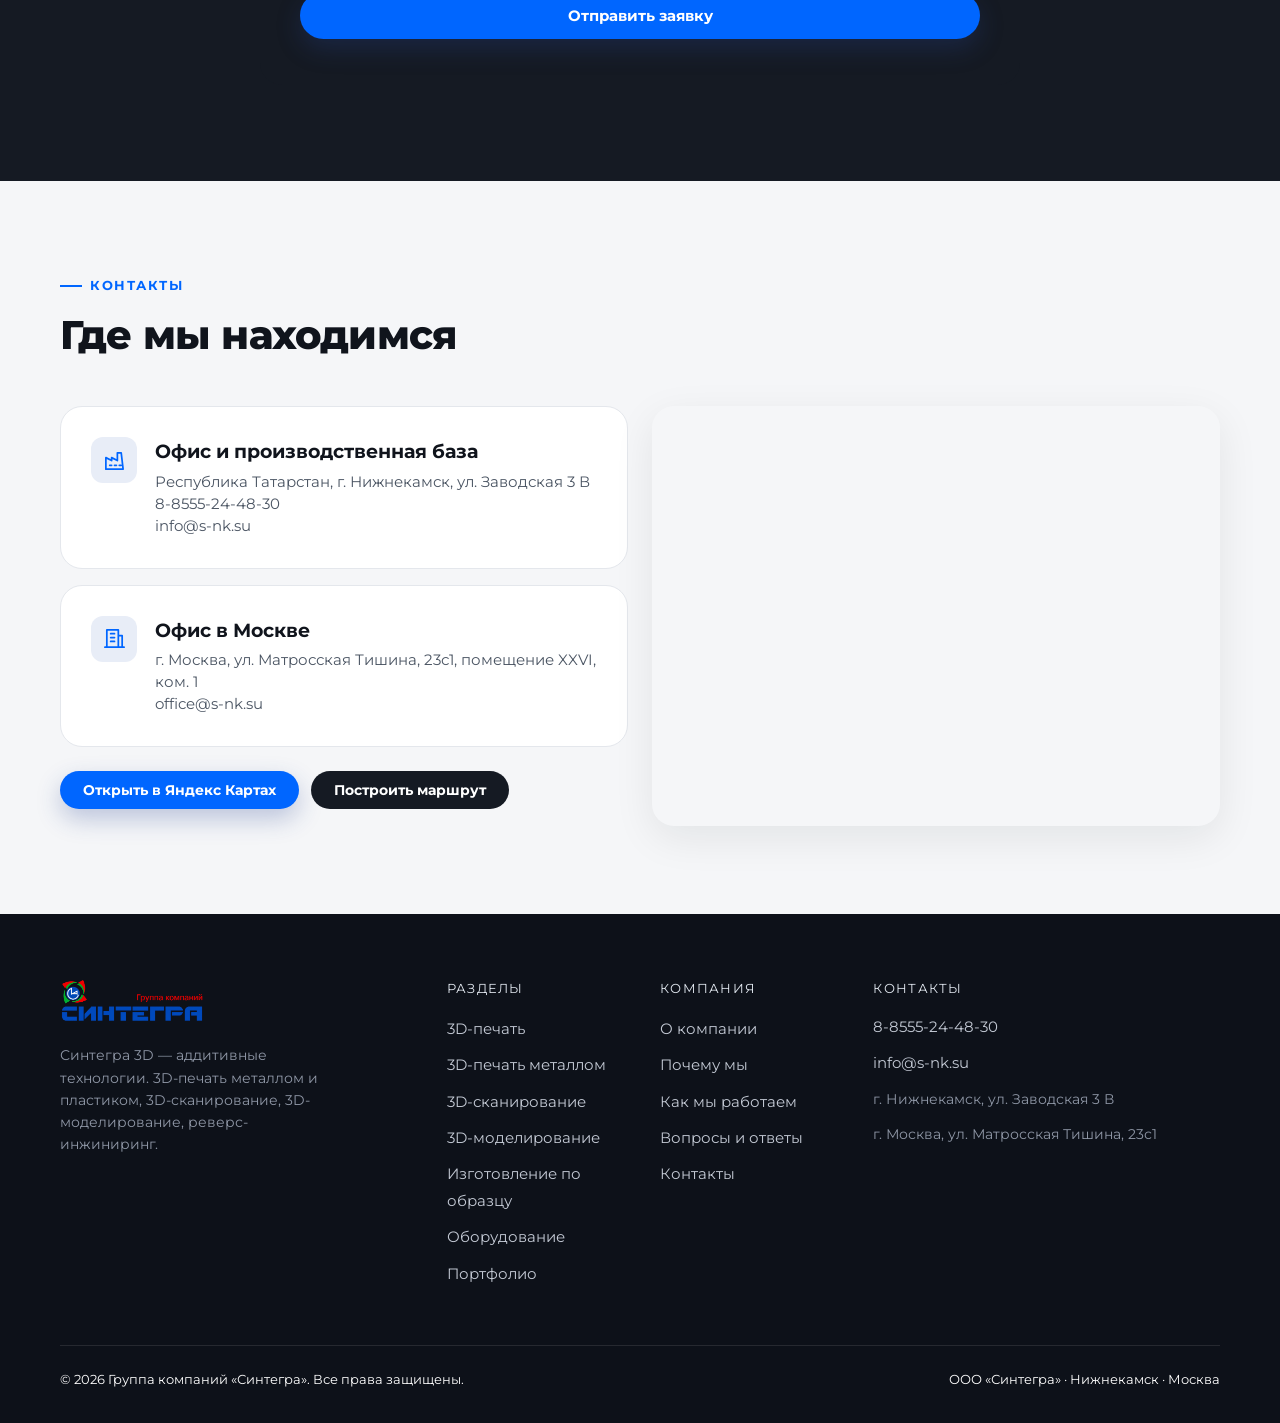
==== commit 2037d4bb: "добавил фотографии добавил фильтр на партофило" ====
--- a/index.html
+++ b/index.html
@@ -413,12 +413,12 @@
         <p class="lead">Реальные изделия, изготовленные на нашем оборудовании.</p>
       </div>
       <div class="gallery">
-        <div class="gallery__item reveal"><img src="/img/portfolio-1.jpg" alt="Рабочие колёса насосов" data-lightbox loading="lazy"></div>
-        <div class="gallery__item reveal"><img src="/img/portfolio-2.jpg" alt="Корпусные детали и крышки" data-lightbox loading="lazy"></div>
-        <div class="gallery__item reveal"><img src="/img/portfolio-3.jpg" alt="Шестерни, в том числе конические" data-lightbox loading="lazy"></div>
-        <div class="gallery__item reveal"><img src="/img/portfolio-4.jpg" alt="Резиновые ролики" data-lightbox loading="lazy"></div>
-        <div class="gallery__item reveal"><img src="/img/portfolio-5.jpg" alt="Шнеки и винты" data-lightbox loading="lazy"></div>
-        <div class="gallery__item reveal"><img src="/img/portfolio-6.jpg" alt="Крыльчатки охлаждения" data-lightbox loading="lazy"></div>
+        <div class="gallery__item reveal"><img src="/img/metal/portfolio-1.jpg" alt="Рабочие колёса насосов" data-lightbox loading="lazy"></div>
+        <div class="gallery__item reveal"><img src="/img/metal/portfolio-2.jpg" alt="Корпусные детали и крышки" data-lightbox loading="lazy"></div>
+        <div class="gallery__item reveal"><img src="/img/metal/portfolio-3.jpg" alt="Шестерни, в том числе конические" data-lightbox loading="lazy"></div>
+        <div class="gallery__item reveal"><img src="/img/metal/portfolio-4.jpg" alt="Резиновые ролики" data-lightbox loading="lazy"></div>
+        <div class="gallery__item reveal"><img src="/img/metal/portfolio-5.jpg" alt="Шнеки и винты" data-lightbox loading="lazy"></div>
+        <div class="gallery__item reveal"><img src="/img/metal/portfolio-6.jpg" alt="Крыльчатки охлаждения" data-lightbox loading="lazy"></div>
       </div>
       <div style="margin-top:32px"><a href="/portfolio.html" class="btn btn--dark">Все проекты</a></div>
     </div>
--- a/css/style.css
+++ b/css/style.css
@@ -424,6 +424,7 @@
 
 /* ---------- gallery ---------- */
 .gallery { display: grid; grid-template-columns: repeat(3, 1fr); gap: 18px; }
+.gallery__filter { grid-column: 1 / -1; }
 .gallery__item { position: relative; border-radius: var(--radius); overflow: hidden; cursor: zoom-in; aspect-ratio: 1/1.15; background: #e9ecf2; }
 .gallery__item img { width: 100%; height: 100%; object-fit: cover; transition: transform .45s cubic-bezier(0.4, 0, 0.2, 1); }
 .gallery__item:hover img { transform: scale(1.06); }
@@ -433,9 +434,10 @@
   color: #fff; font-size: 13px; font-weight: 600;
 }
 .gallery__item b { display: block; font-size: 14.5px; }
-.gallery__filter { display: flex; gap: 10px; flex-wrap: wrap; margin-bottom: 28px; }
+.gallery__filter { display: flex; gap: 10px; flex-wrap: wrap; margin-bottom: 10px; }
 .gallery__filter button { padding: 11px 22px; border-radius: 60px; border: 1px solid var(--line); background: var(--surface); font-weight: 700; font-size: 14px; color: var(--ink-soft); transition: .2s; }
 .gallery__filter button.is-active { background: var(--graphite); border-color: var(--graphite); color: #fff; }
+.gallery__filter button:focus-visible { outline: 3px solid var(--accent); outline-offset: 3px; }
 .gallery--hide { display: none; }
 
 /* lightbox */
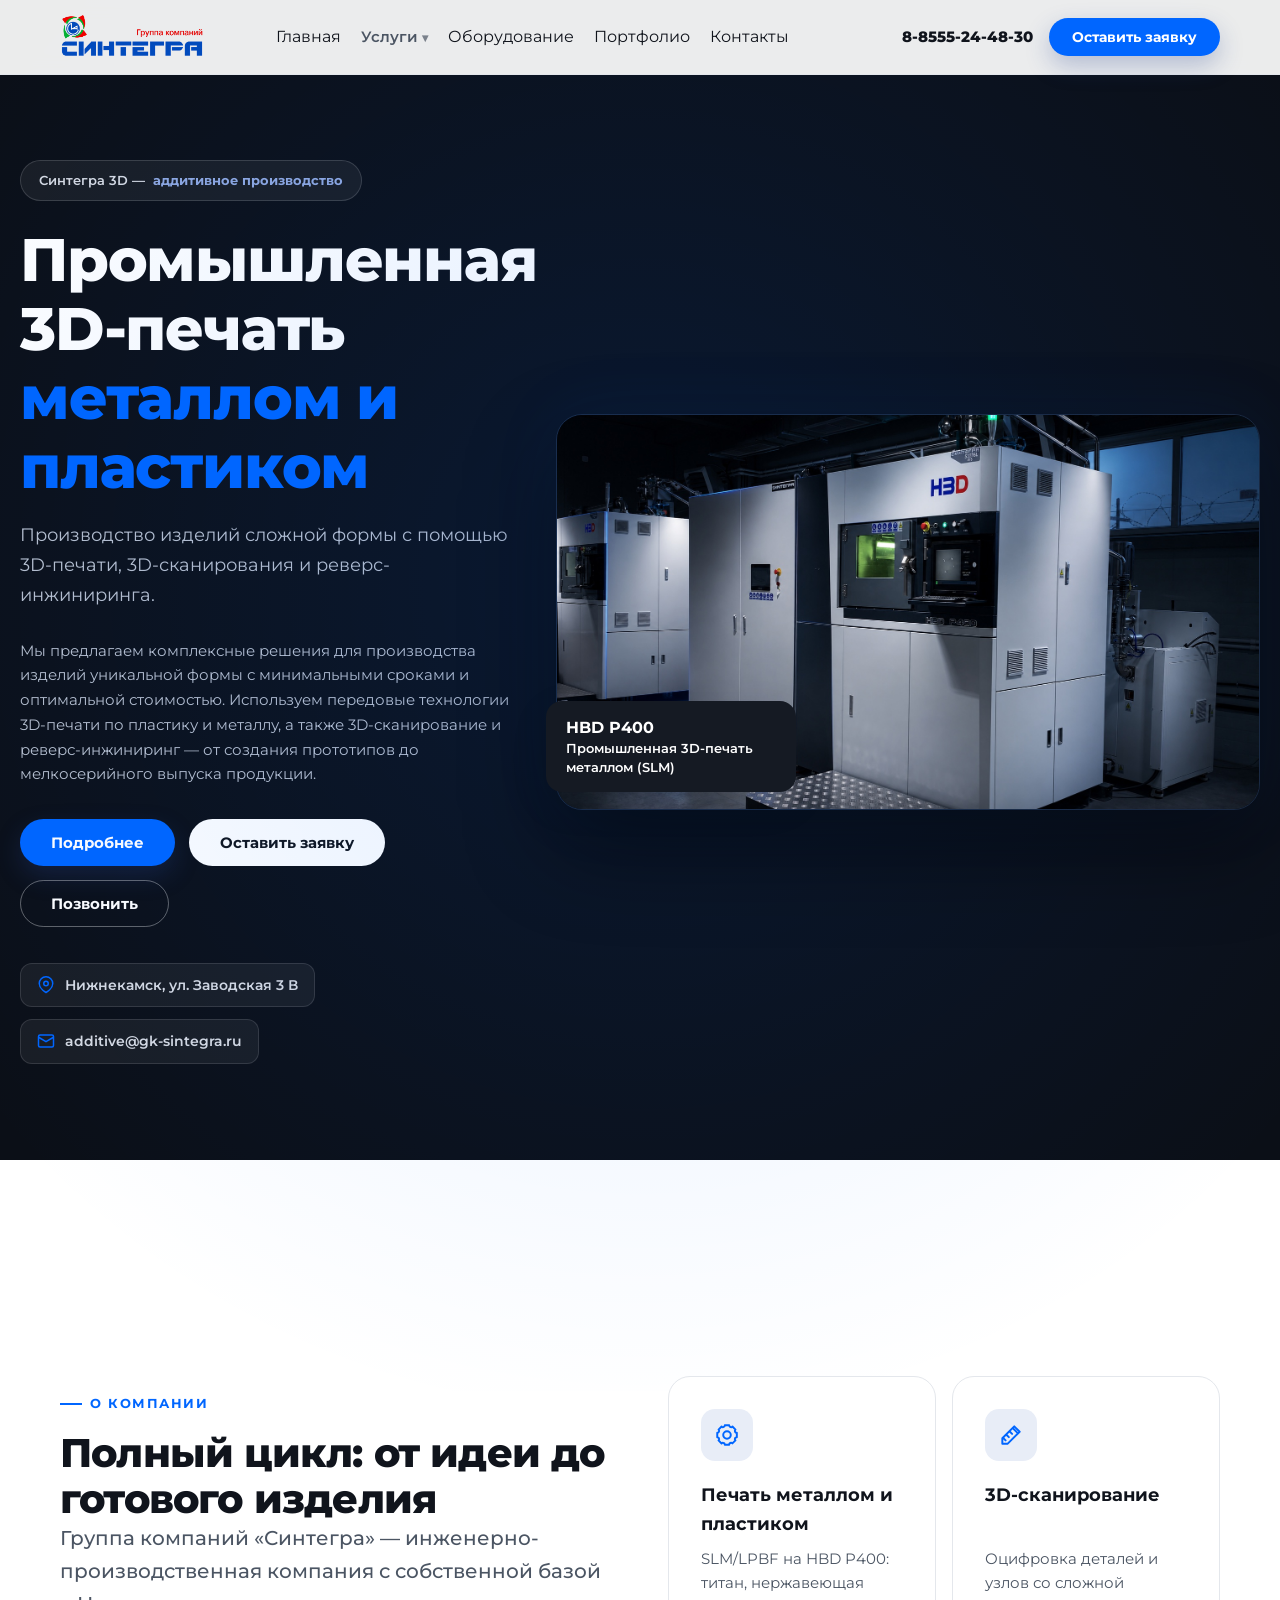
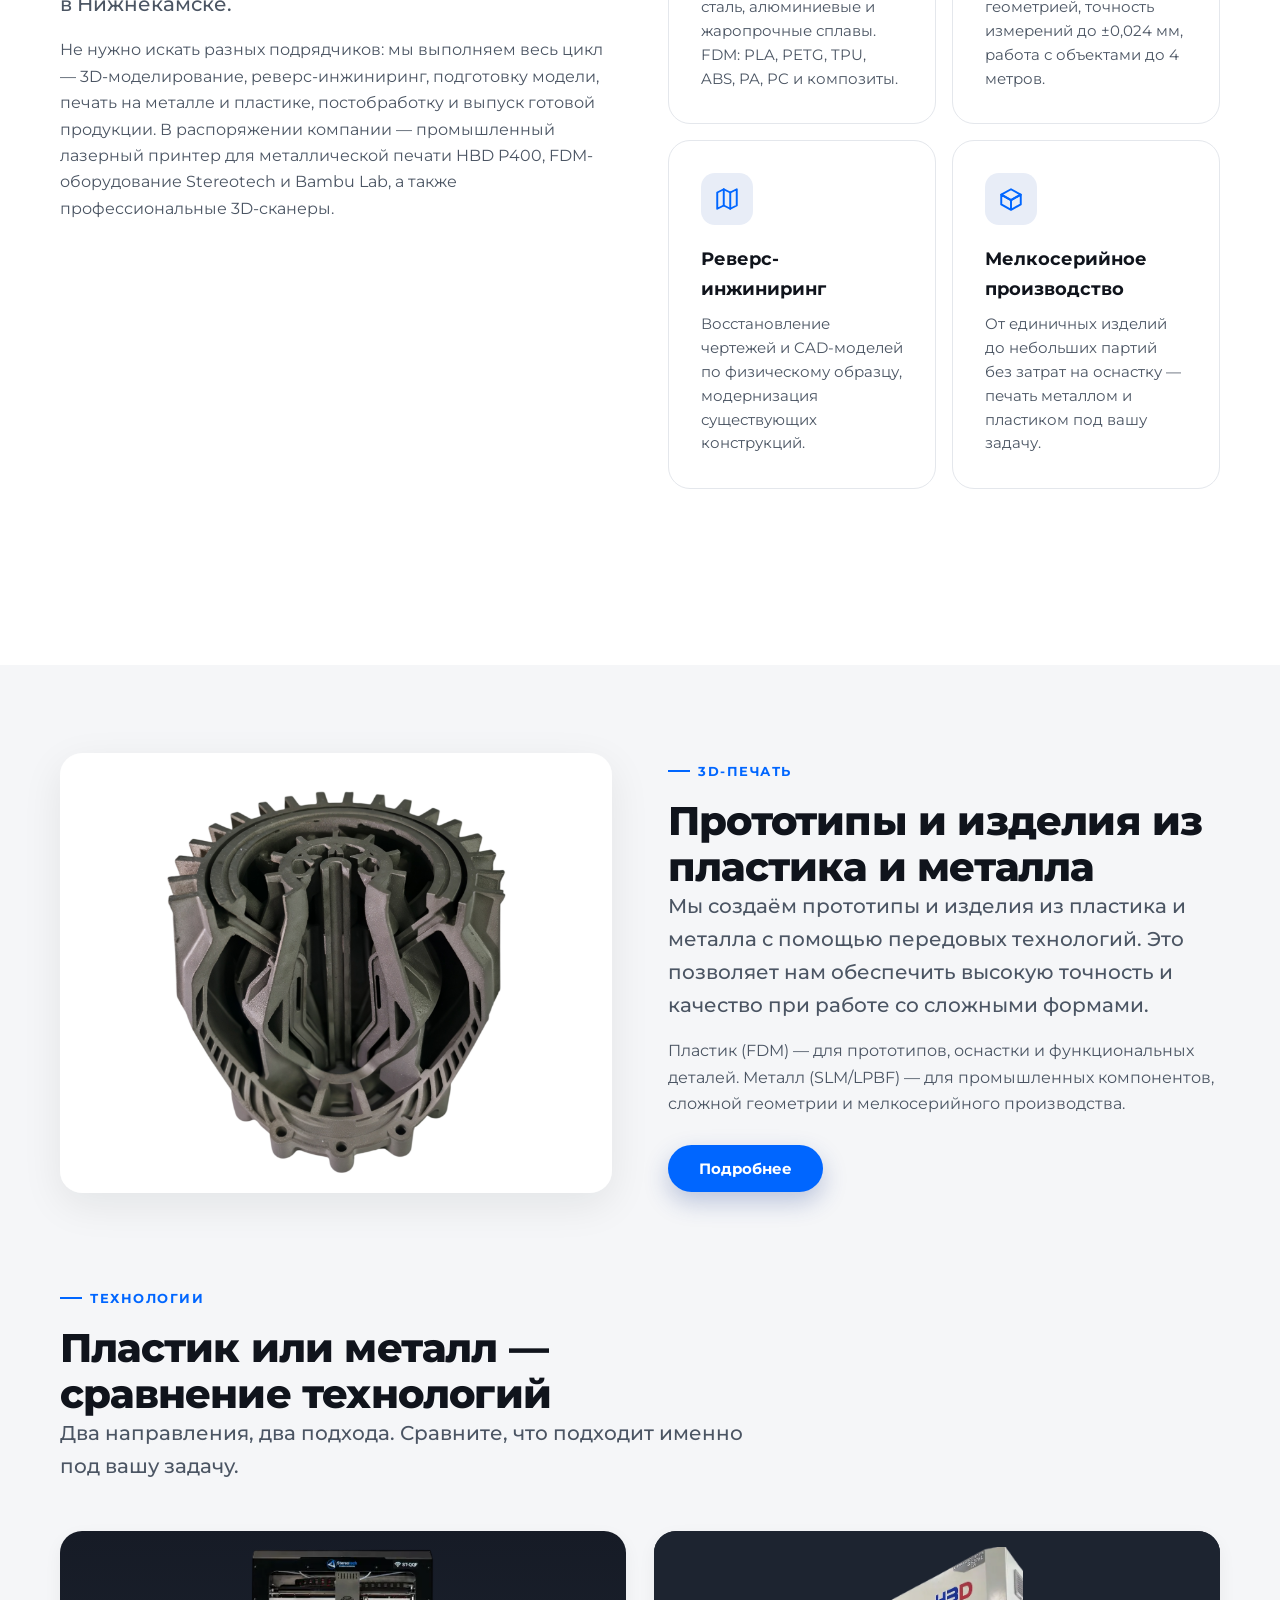
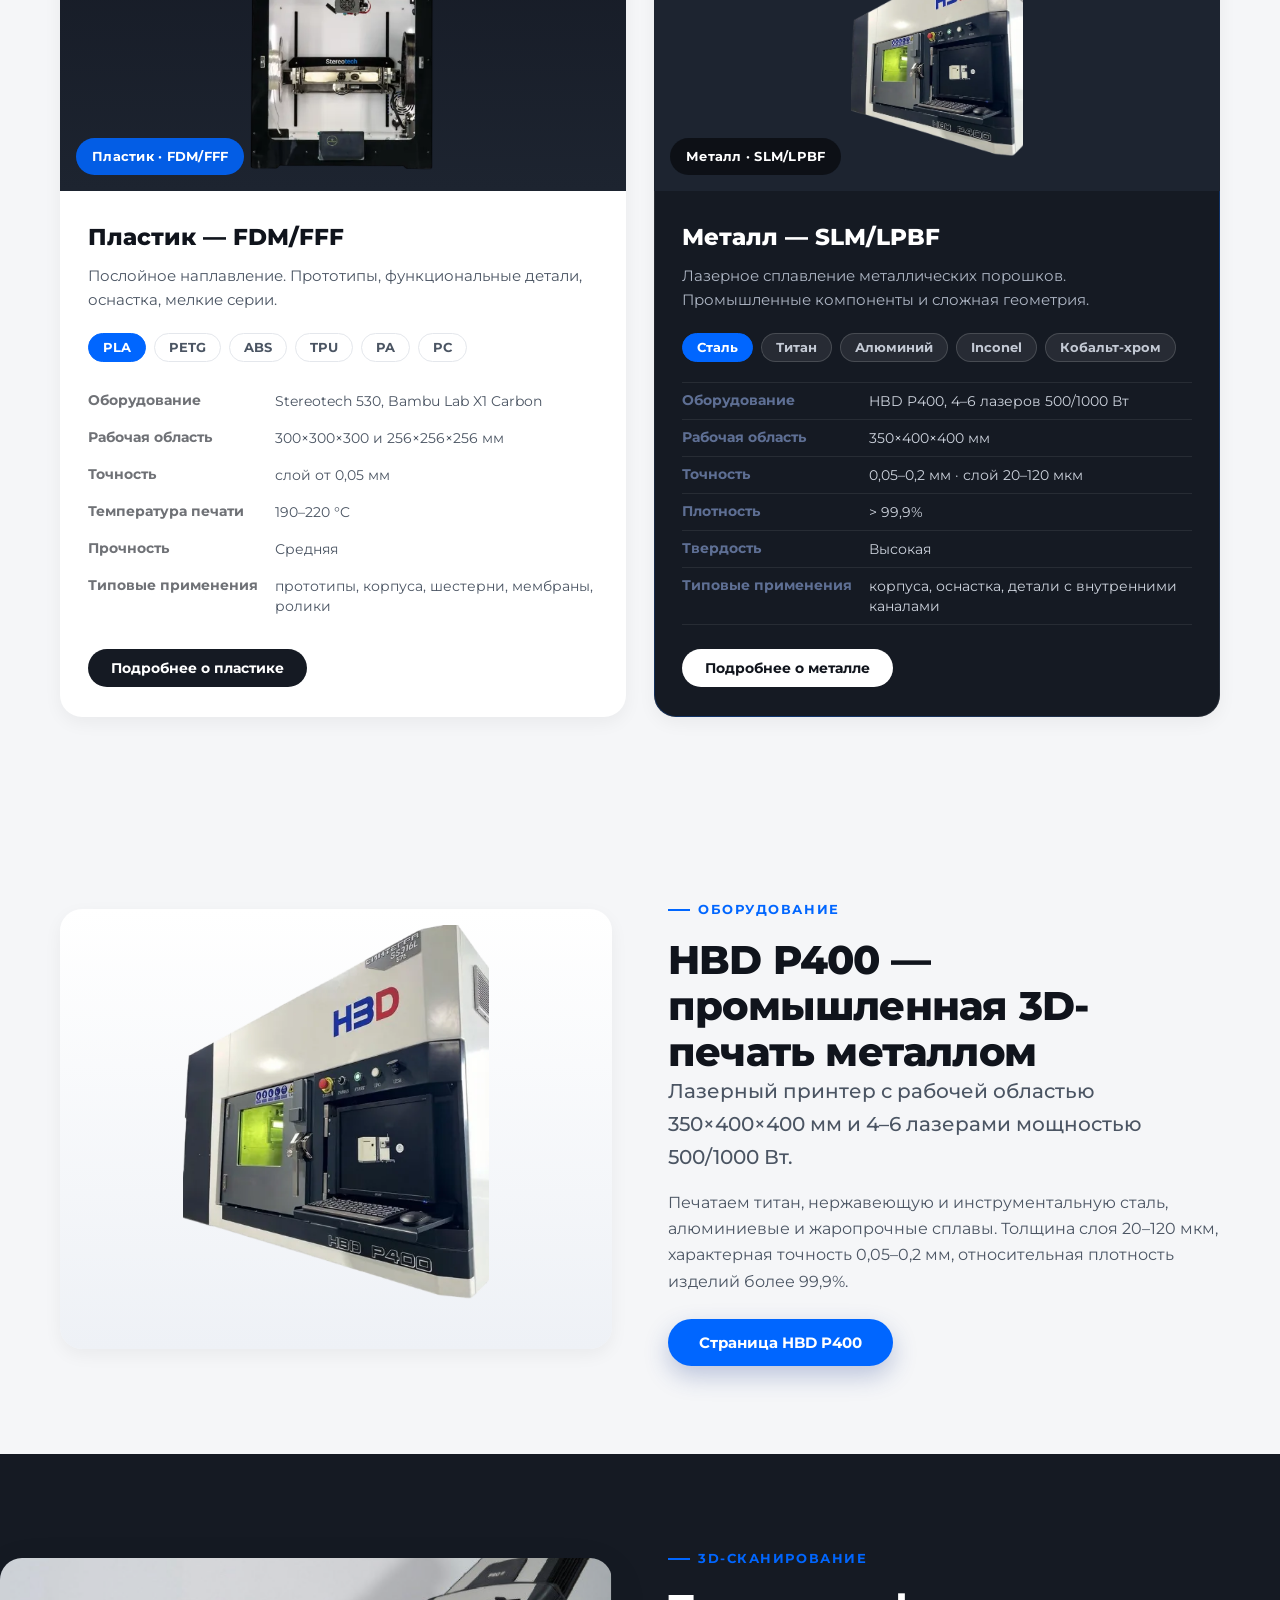
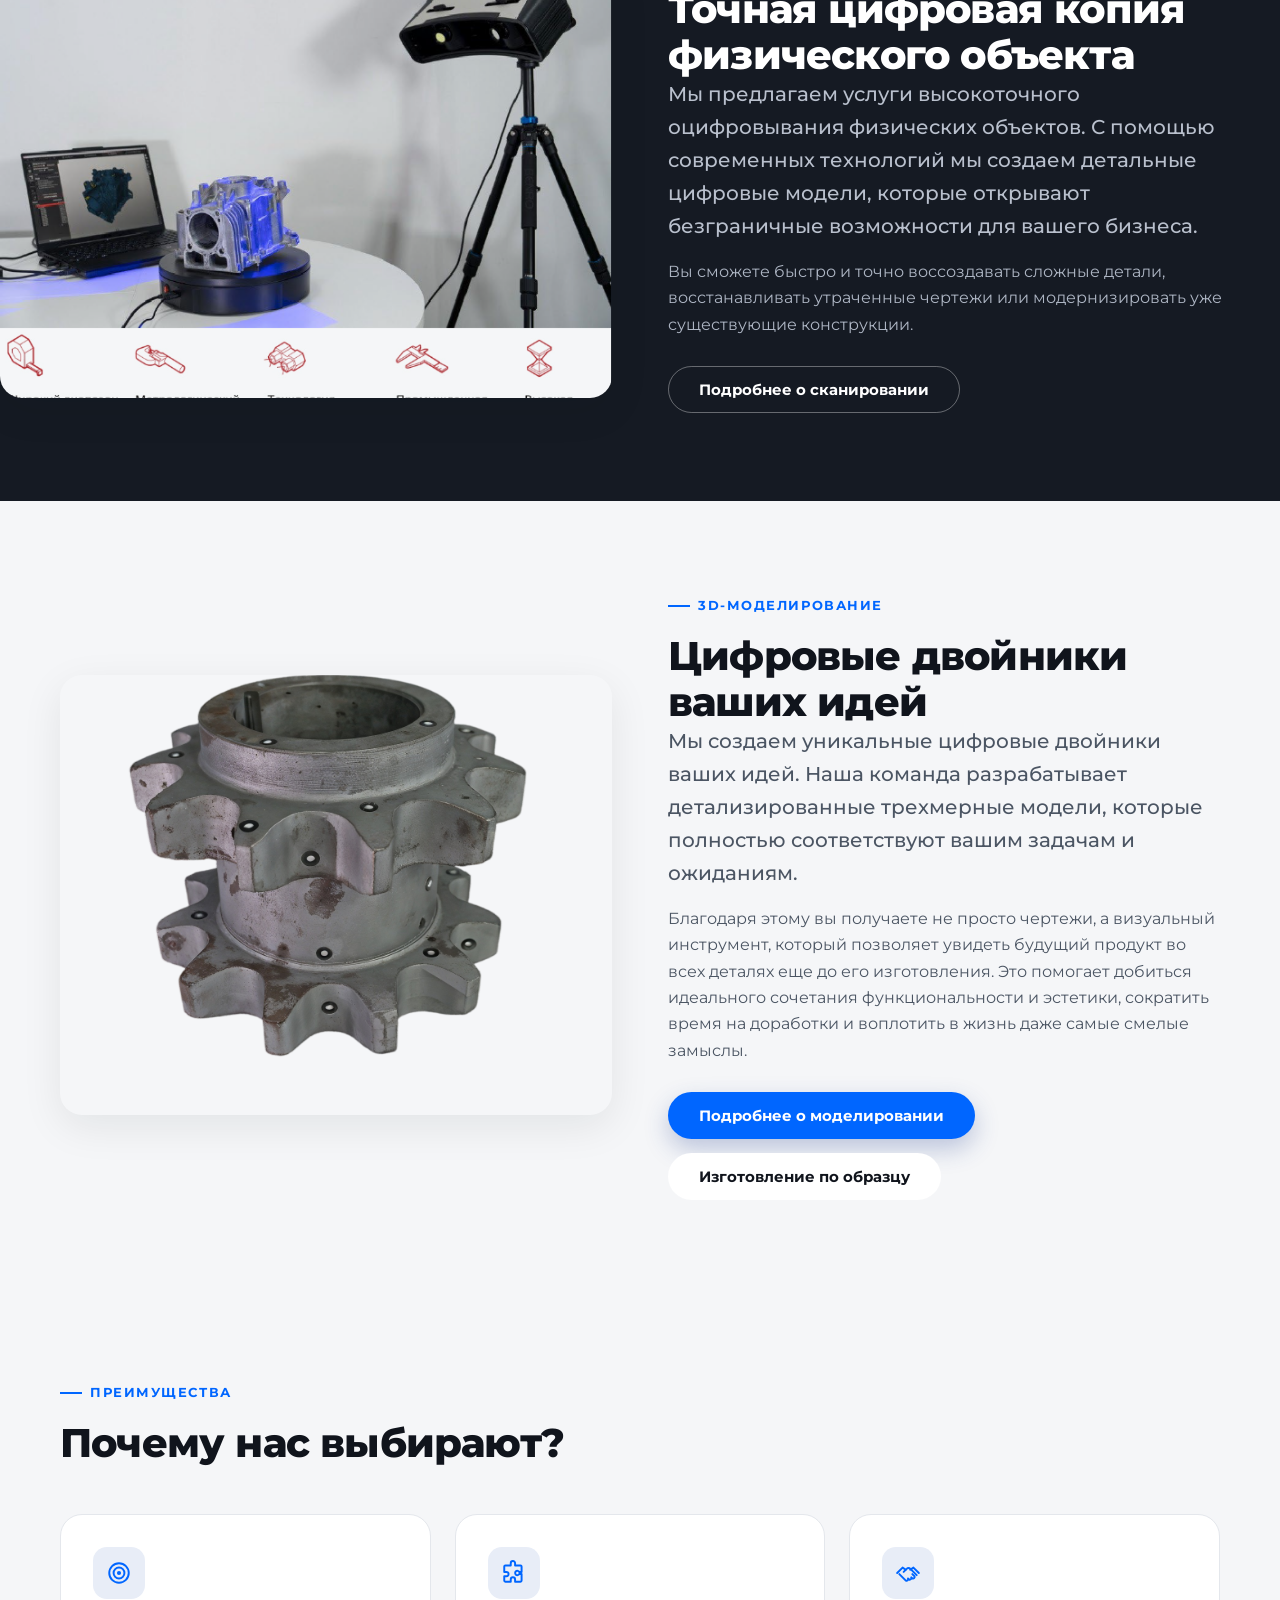
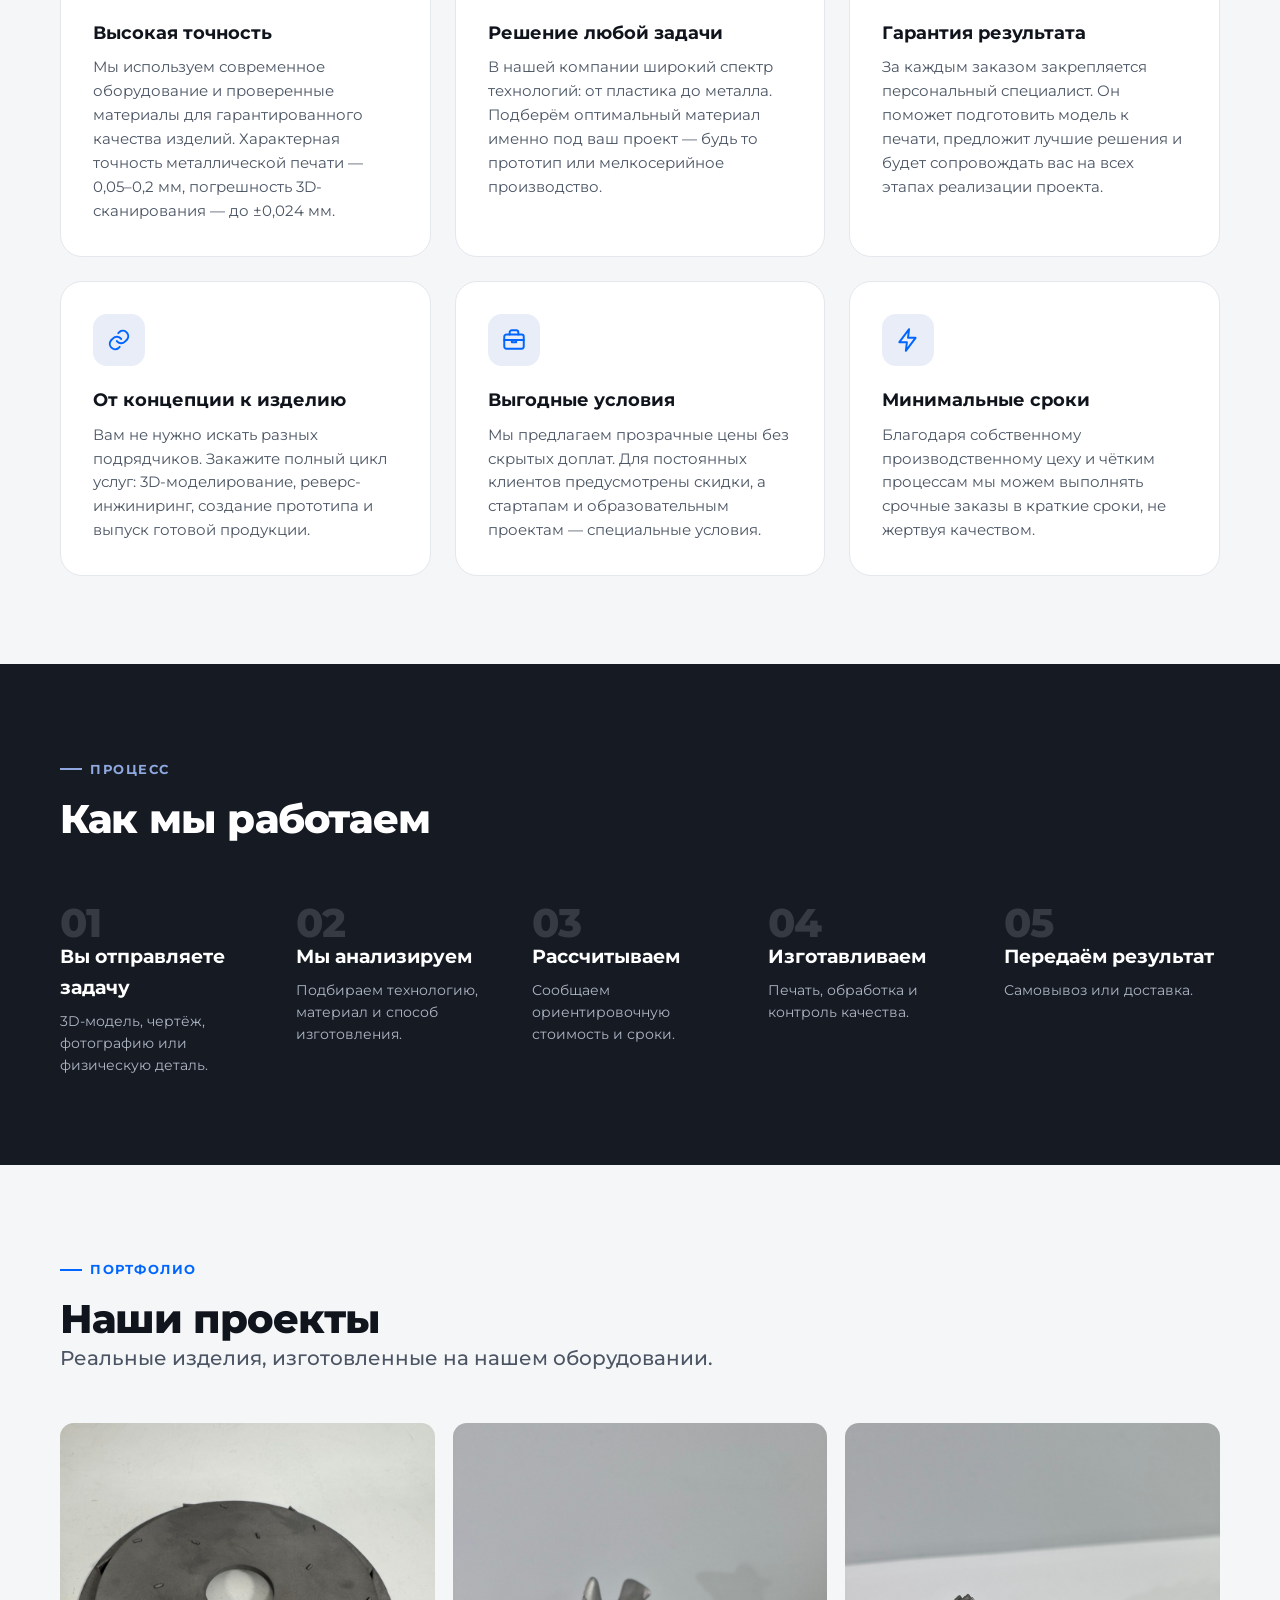
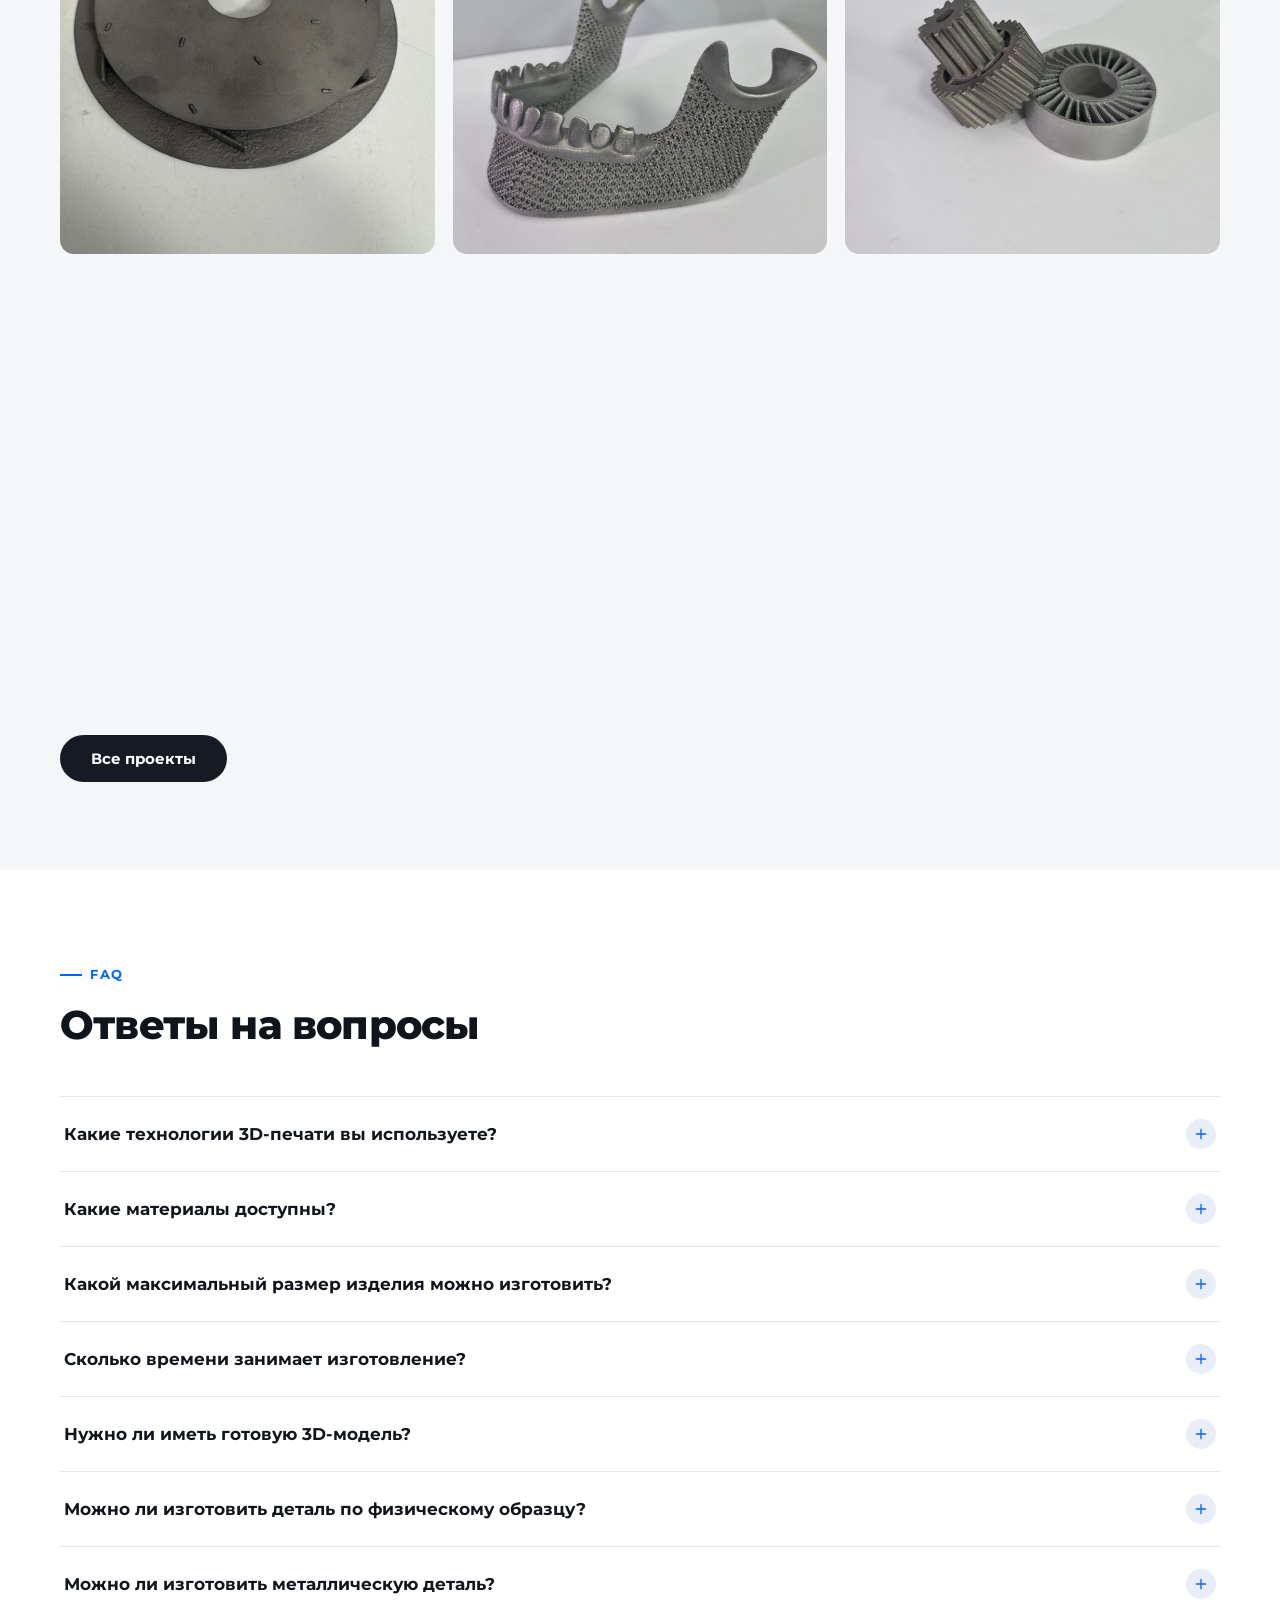
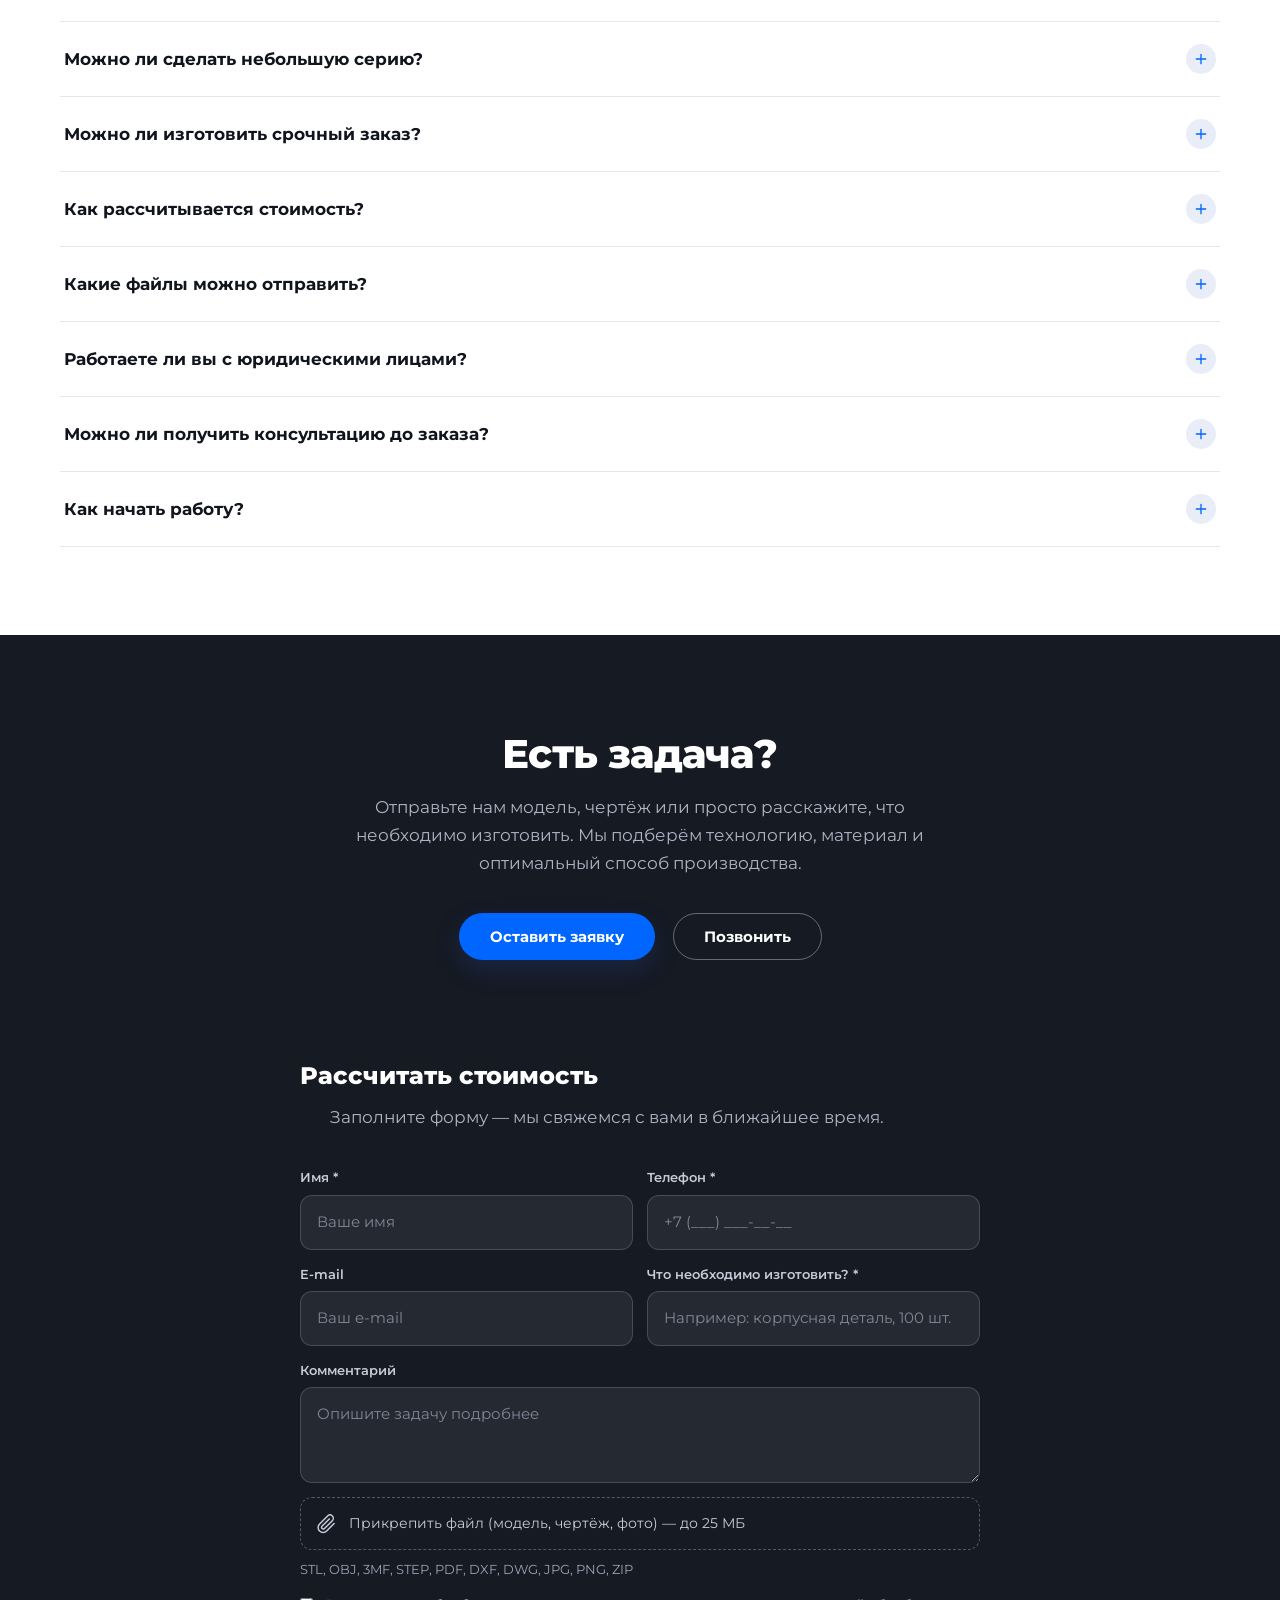
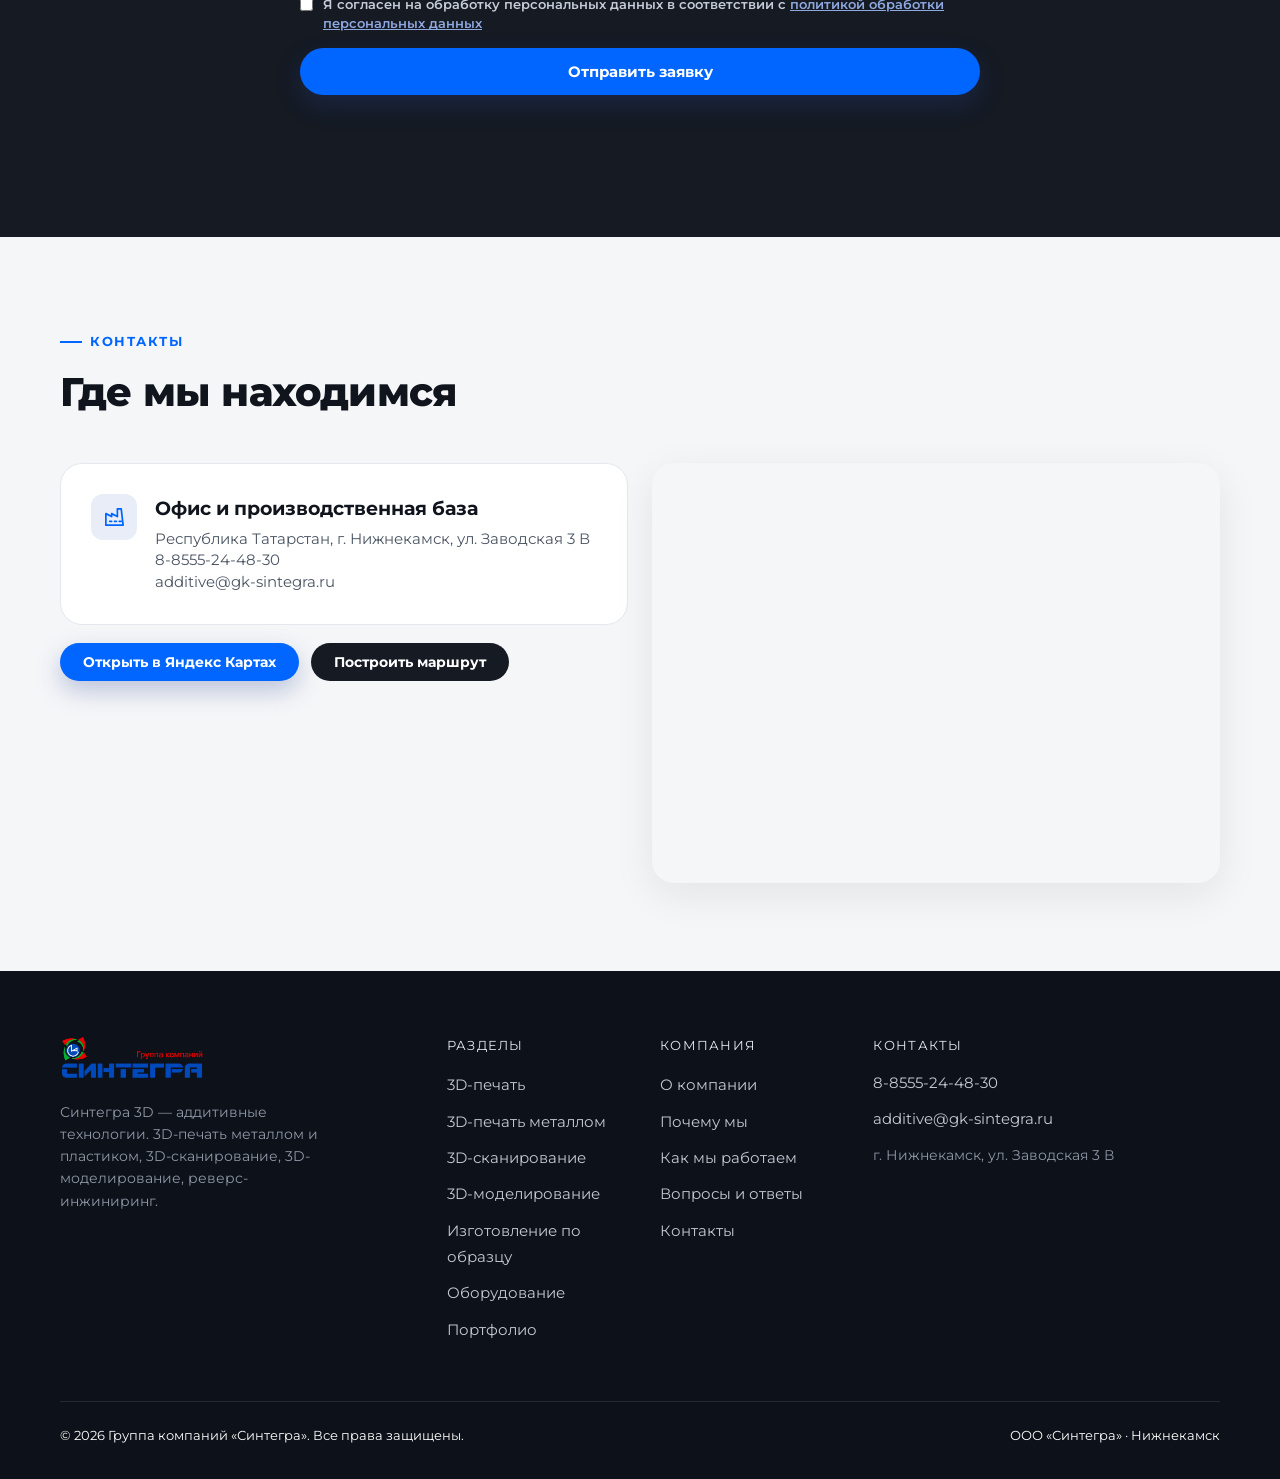
==== commit bc9770ff: "поменял почту убрал мск офис" ====
--- a/index.html
+++ b/index.html
@@ -4,11 +4,11 @@
   <meta charset="UTF-8">
   <meta name="viewport" content="width=device-width, initial-scale=1.0">
   <title>3D-печать металлом и пластиком на заказ | Синтегра 3D</title>
-  <meta name="description" content="Промышленная 3D-печать металлом и пластиком на заказ. SLM/LPBF, FDM, 3D-сканирование, моделирование и реверс-инжиниринг. Нижнекамск, Казань, Татарстан, Москва. Расчёт стоимости по 3D-модели или ТЗ.">
+  <meta name="description" content="Промышленная 3D-печать металлом и пластиком на заказ. SLM/LPBF, FDM, 3D-сканирование, моделирование и реверс-инжиниринг. Нижнекамск, Казань, Татарстан. Расчёт стоимости по 3D-модели или ТЗ.">
   <link rel="canonical" href="https://sintegra-additive.ru/">
   <meta property="og:type" content="website">
   <meta property="og:title" content="3D-печать металлом и пластиком на заказ | Синтегра 3D">
-  <meta property="og:description" content="Промышленная 3D-печать металлом и пластиком на заказ. SLM/LPBF, FDM, 3D-сканирование, моделирование и реверс-инжиниринг. Нижнекамск, Казань, Татарстан, Москва.">
+  <meta property="og:description" content="Промышленная 3D-печать металлом и пластиком на заказ. SLM/LPBF, FDM, 3D-сканирование, моделирование и реверс-инжиниринг. Нижнекамск, Казань, Татарстан.">
   <meta property="og:image" content="https://sintegra-additive.ru/img/hbd-p400.webp">
   <meta property="og:url" content="https://sintegra-additive.ru/">
   <meta name="twitter:card" content="summary_large_image">
@@ -30,7 +30,7 @@
       "streetAddress": "ул. Заводская, 3В"
     },
     "telephone": "+7-8555-24-48-30",
-    "email": "info@s-nk.su",
+    "email": "additive@gk-sintegra.ru",
     "areaServed": ["Татарстан", "Россия"],
     "sameAs": []
   }
@@ -110,7 +110,7 @@
           </div>
           <div class="hero__meta-item">
             <svg width="18" height="18" viewBox="0 0 24 24" fill="none" stroke="currentColor" stroke-width="2"><rect x="2" y="4" width="20" height="16" rx="2"/><path d="m22 7-10 6L2 7"/></svg>
-            info@s-nk.su
+            additive@gk-sintegra.ru
           </div>
         </div>
       </div>
@@ -130,7 +130,7 @@
         <div class="service-block__content reveal">
           <span class="eyebrow">О компании</span>
           <h2 class="h2">Полный цикл: от идеи до готового изделия</h2>
-          <p class="lead" style="margin-bottom:16px">Группа компаний «Синтегра» — инженерно-производственная компания с собственной базой в Нижнекамске и офисом в Москве.</p>
+          <p class="lead" style="margin-bottom:16px">Группа компаний «Синтегра» — инженерно-производственная компания с собственной базой в Нижнекамске.</p>
           <p style="color:var(--ink-soft)">Не нужно искать разных подрядчиков: мы выполняем весь цикл — 3D-моделирование, реверс-инжиниринг, подготовку модели, печать на металле и пластике, постобработку и выпуск готовой продукции. В распоряжении компании — промышленный лазерный принтер для металлической печати HBD P400, FDM-оборудование Stereotech и Bambu Lab, а также профессиональные 3D-сканеры.</p>
         </div>
         <div class="grid grid--2 about-cards" style="gap:16px">
@@ -544,7 +544,7 @@
           </div>
           <div class="form-field">
             <label for="f-email">E-mail</label>
-            <input id="f-email" name="email" type="email" placeholder="you@mail.ru">
+            <input id="f-email" name="email" type="email" placeholder="Ваш e-mail">
           </div>
           <div class="form-field">
             <label for="f-task">Что необходимо изготовить? *</label>
@@ -592,15 +592,7 @@
               <h3 class="contact-card__title">Офис и производственная база</h3>
               <p class="contact-card__text">Республика Татарстан, г. Нижнекамск, ул. Заводская 3&nbsp;В<br>
                 <a href="tel:+788555244830">8-8555-24-48-30</a><br>
-                <a href="mailto:info@s-nk.su">info@s-nk.su</a></p>
-            </div>
-          </div>
-          <div class="contact-card reveal" style="margin-bottom:24px">
-            <div class="contact-card__icon"><svg aria-hidden="true"><use href="/img/icons.svg#building"></use></svg></div>
-            <div>
-              <h3 class="contact-card__title">Офис в Москве</h3>
-              <p class="contact-card__text">г. Москва, ул. Матросская Тишина, 23с1, помещение XXVI, ком. 1<br>
-                <a href="mailto:office@s-nk.su">office@s-nk.su</a></p>
+                <a href="mailto:additive@gk-sintegra.ru">additive@gk-sintegra.ru</a></p>
             </div>
           </div>
           <div class="map-actions reveal">
@@ -652,15 +644,14 @@
         <div class="footer__title">Контакты</div>
         <div class="footer__contacts">
           <a href="tel:+788555244830">8-8555-24-48-30</a>
-          <a href="mailto:info@s-nk.su">info@s-nk.su</a>
+          <a href="mailto:additive@gk-sintegra.ru">additive@gk-sintegra.ru</a>
           <span style="color:#8f97a6;font-size:14px">г. Нижнекамск, ул. Заводская 3&nbsp;В</span>
-          <span style="color:#8f97a6;font-size:14px">г. Москва, ул. Матросская Тишина, 23с1</span>
         </div>
       </div>
     </div>
     <div class="footer__bottom">
       <span>© 2026 Группа компаний «Синтегра». Все права защищены.</span>
-      <span>ООО «Синтегра» · Нижнекамск · Москва</span>
+      <span>ООО «Синтегра» · Нижнекамск</span>
     </div>
   </div>
 </footer>
@@ -682,7 +673,7 @@
       </div>
       <div class="form-field">
         <label>E-mail</label>
-        <input name="email" type="email" placeholder="you@mail.ru">
+        <input name="email" type="email" placeholder="Ваш e-mail">
       </div>
       <div class="form-field">
         <label>Что необходимо изготовить? *</label>
@@ -724,7 +715,7 @@
     <svg viewBox="0 0 24 24" fill="none" stroke="currentColor" stroke-width="2"><path d="M21 15a2 2 0 0 1-2 2H7l-4 4V5a2 2 0 0 1 2-2h14a2 2 0 0 1 2 2z"/></svg>
     Оставить заявку
   </a>
-  <a href="mailto:info@s-nk.su">
+  <a href="mailto:additive@gk-sintegra.ru">
     <svg viewBox="0 0 24 24" fill="none" stroke="currentColor" stroke-width="2"><rect x="2" y="4" width="20" height="16" rx="2"/><path d="m22 7-10 6L2 7"/></svg>
     Написать
   </a>
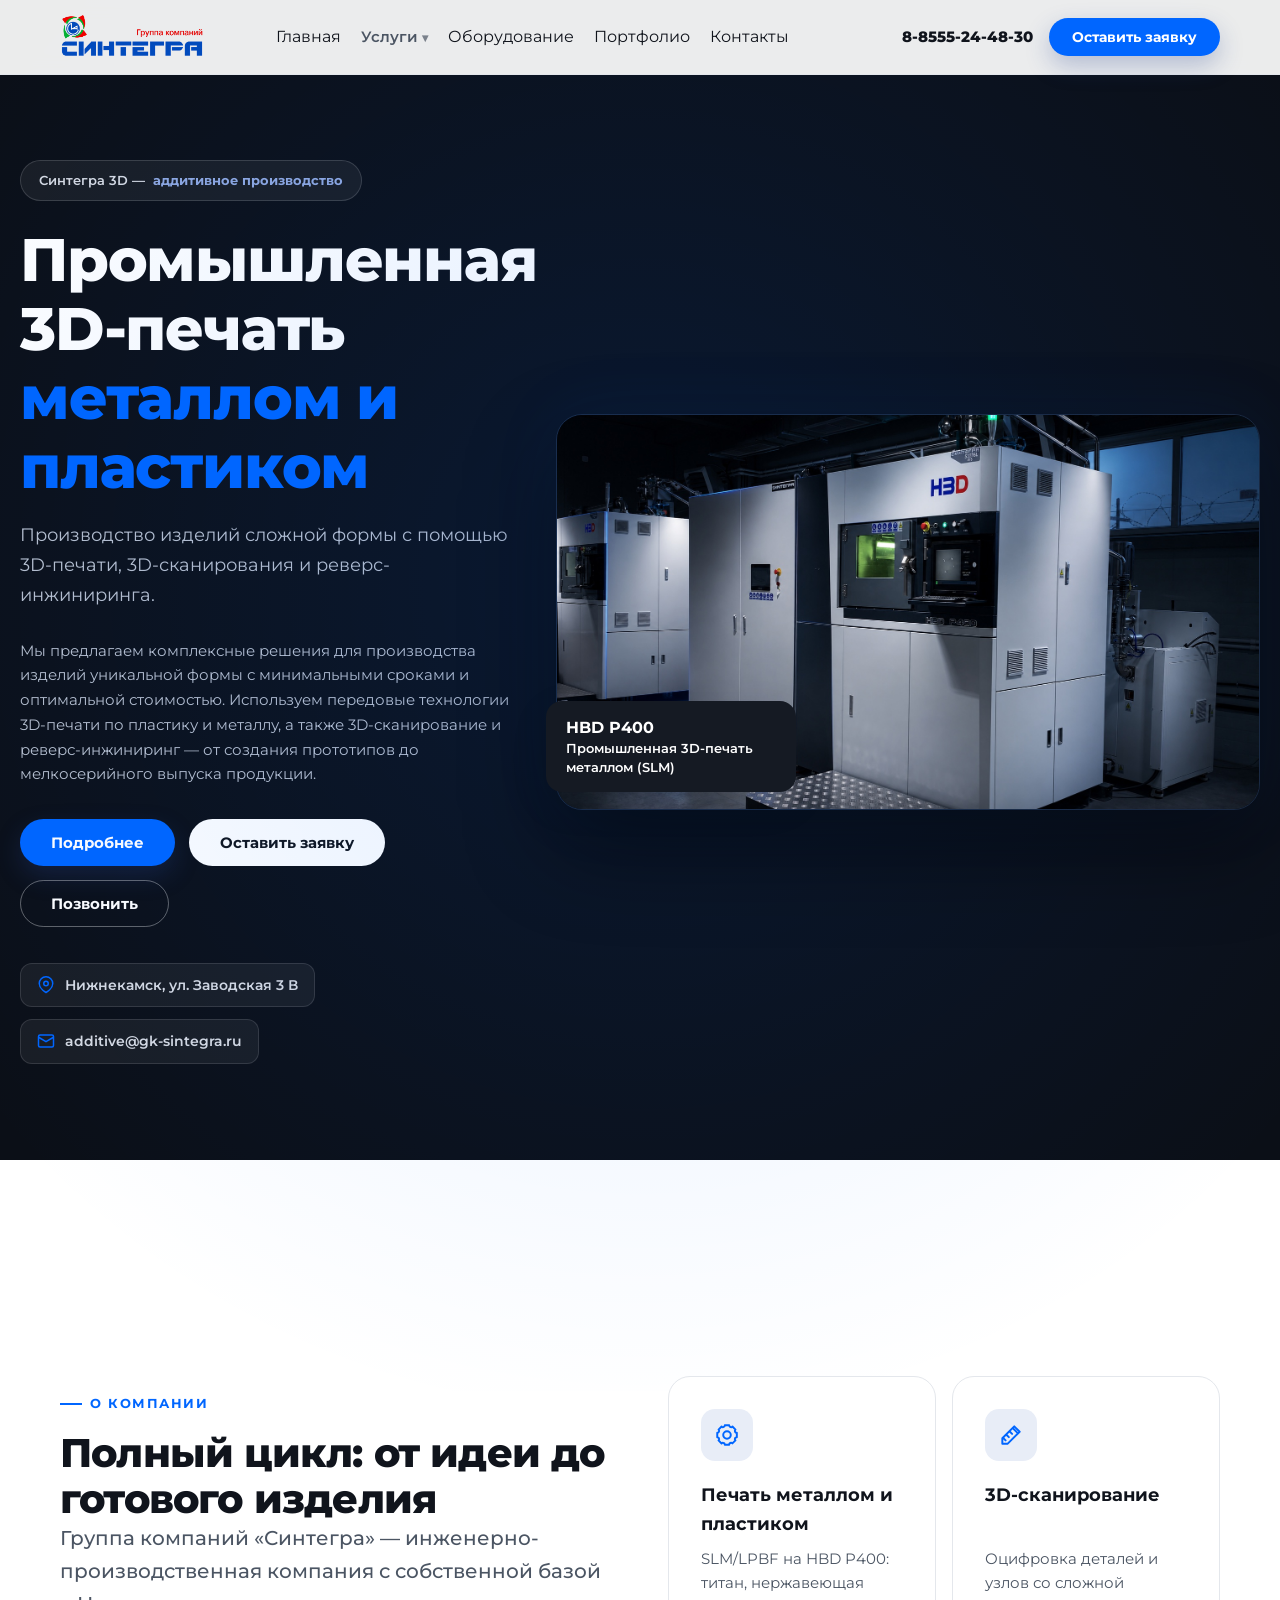
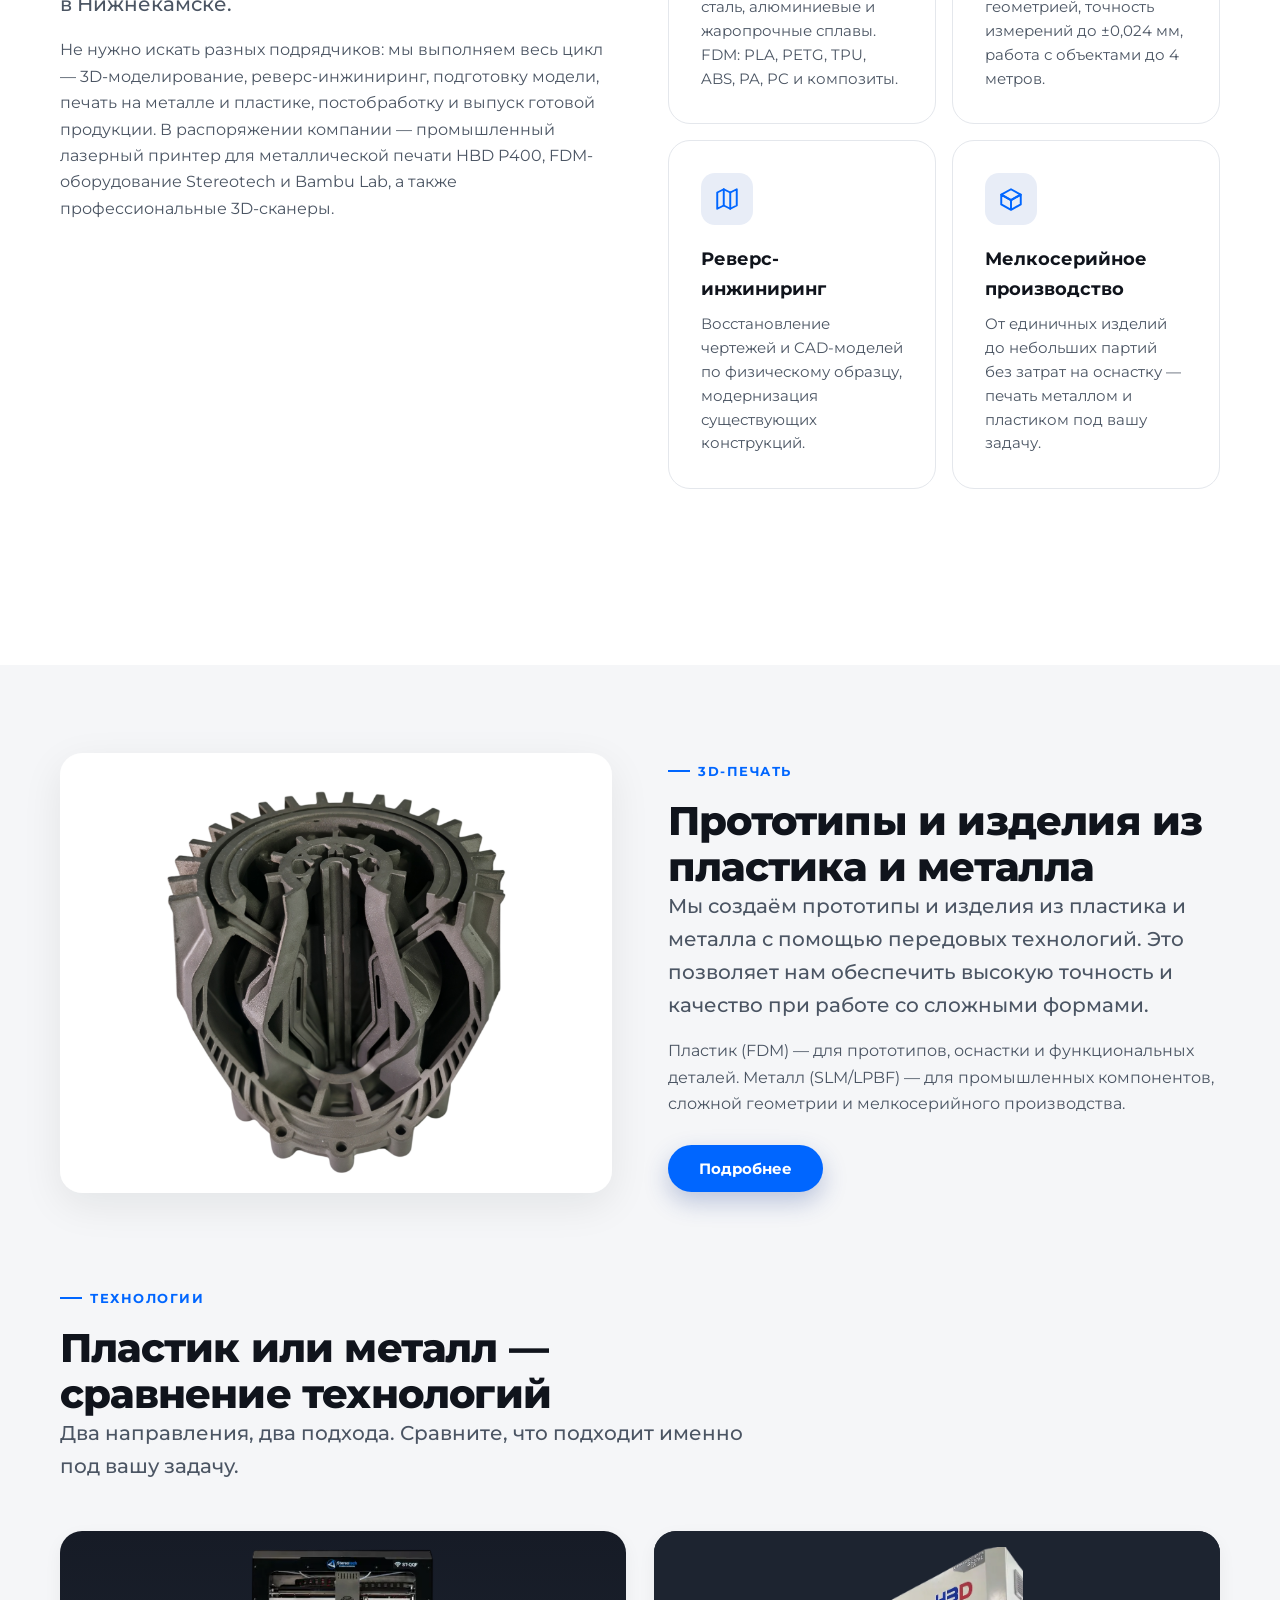
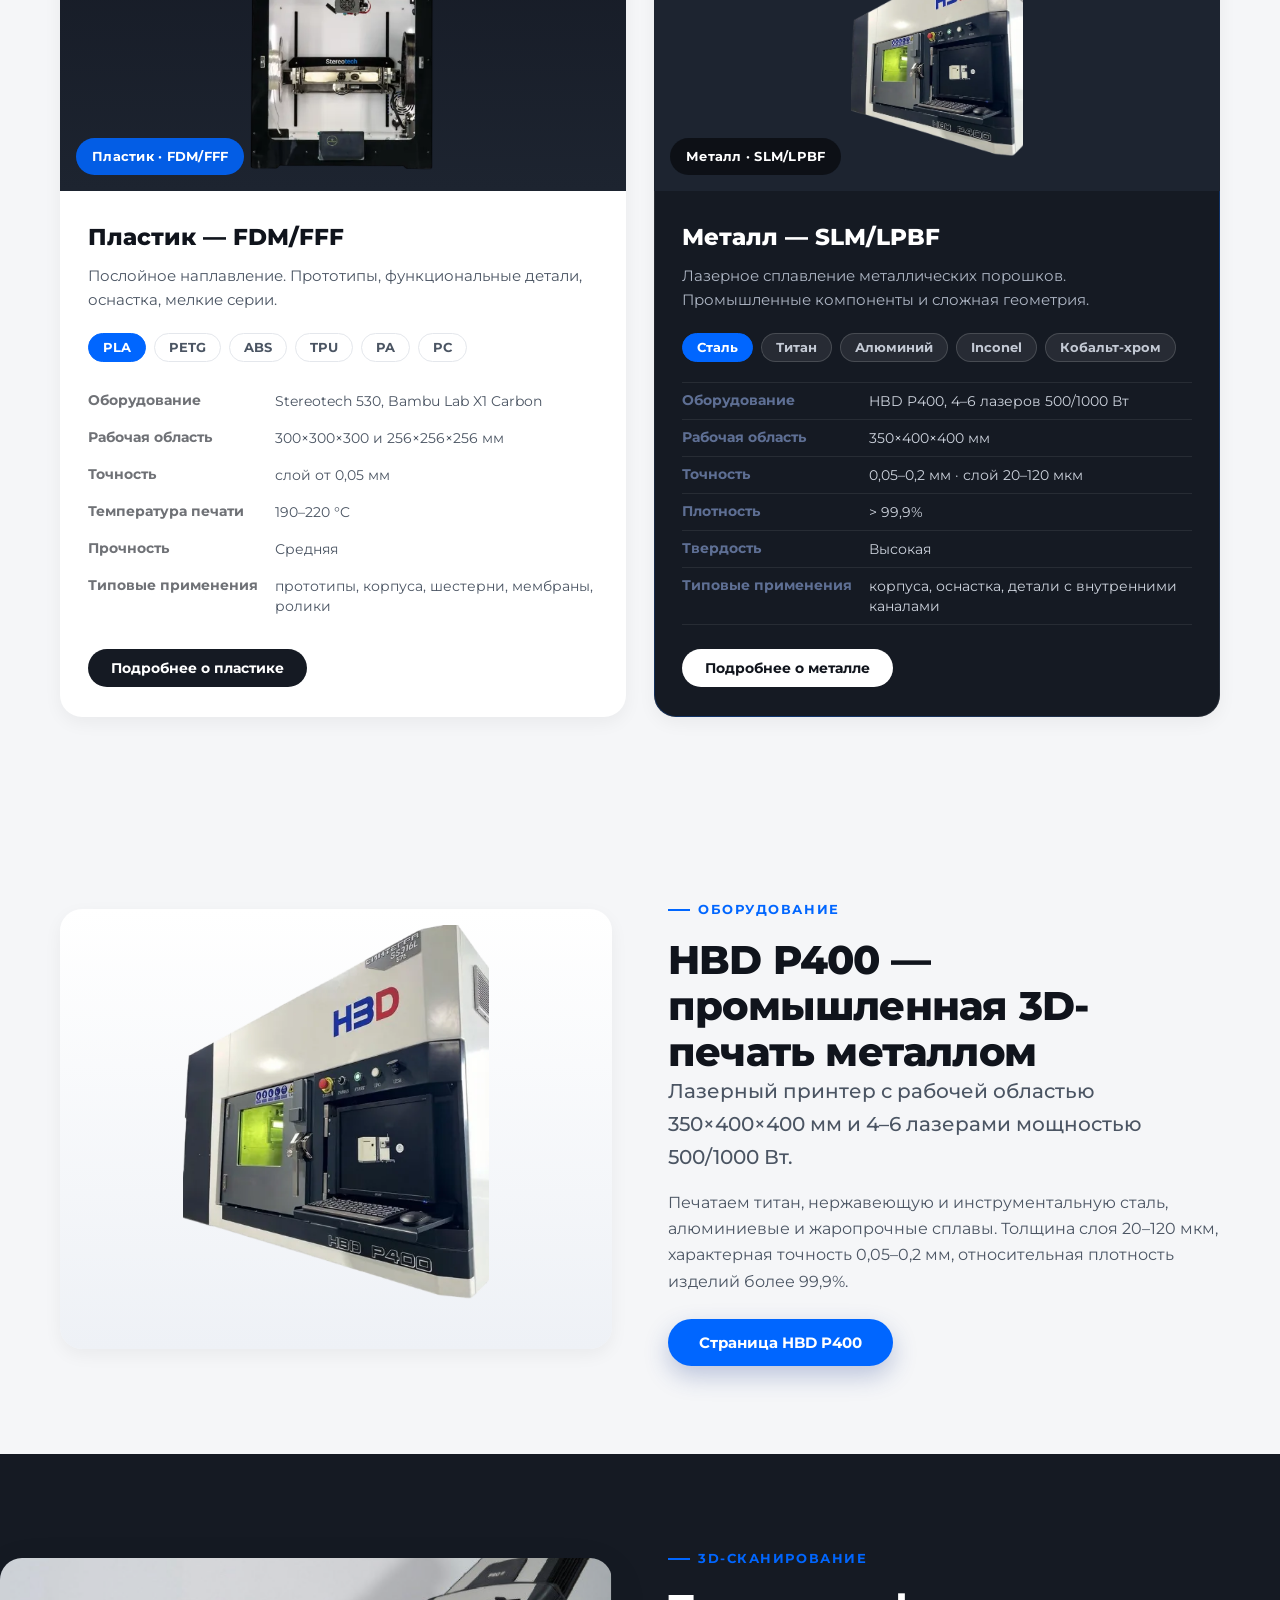
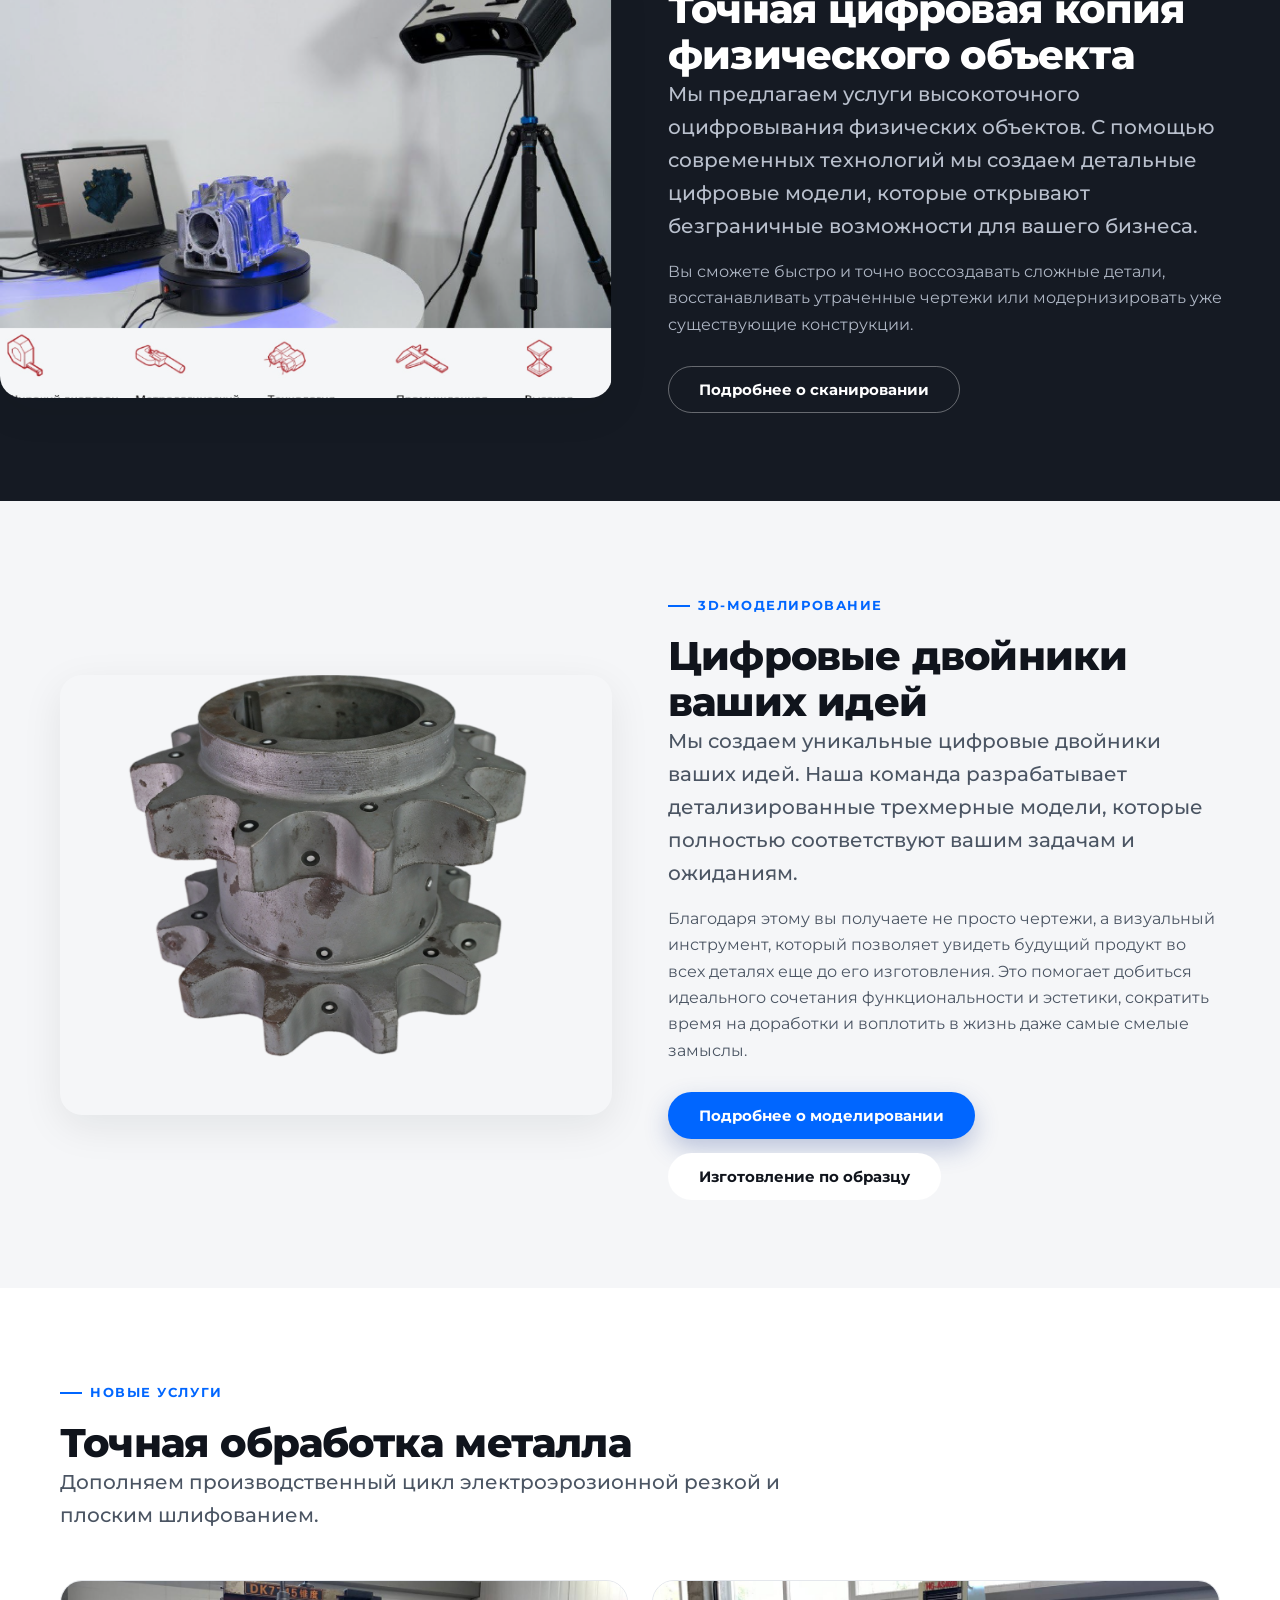
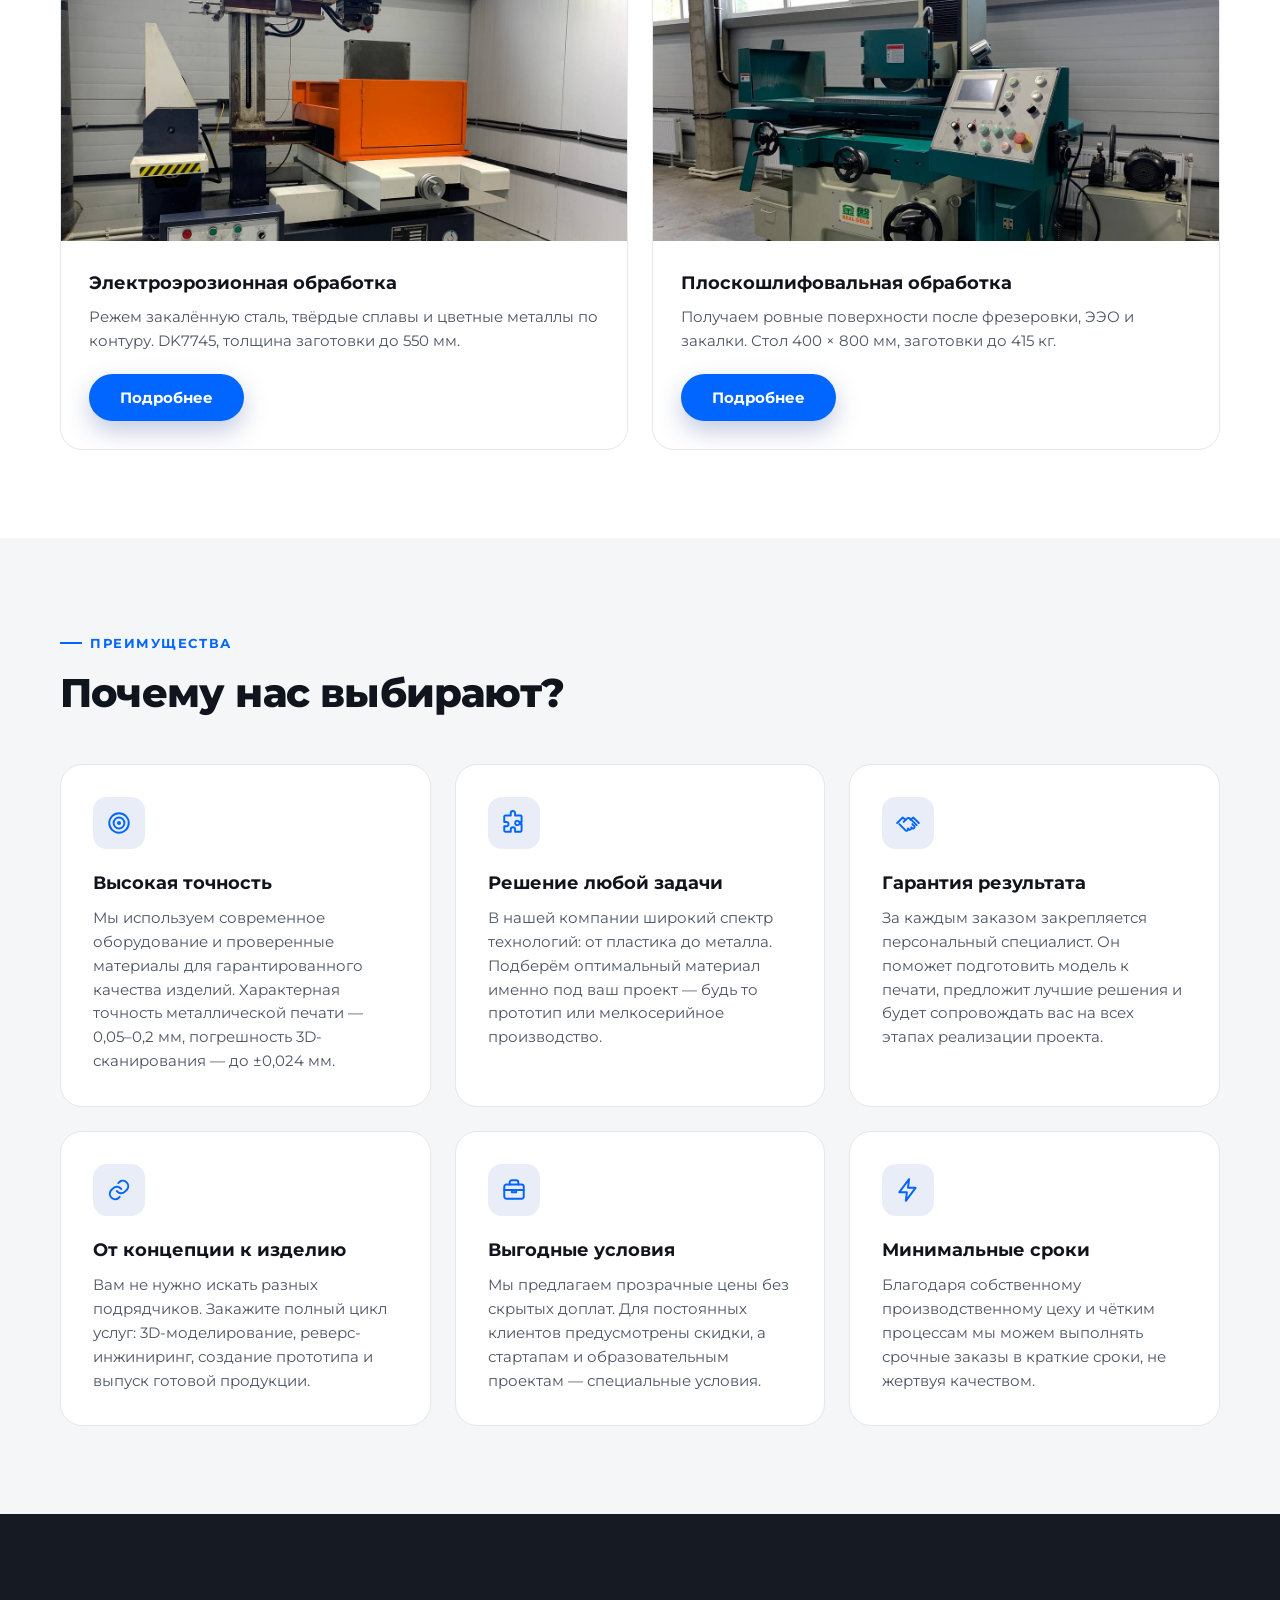
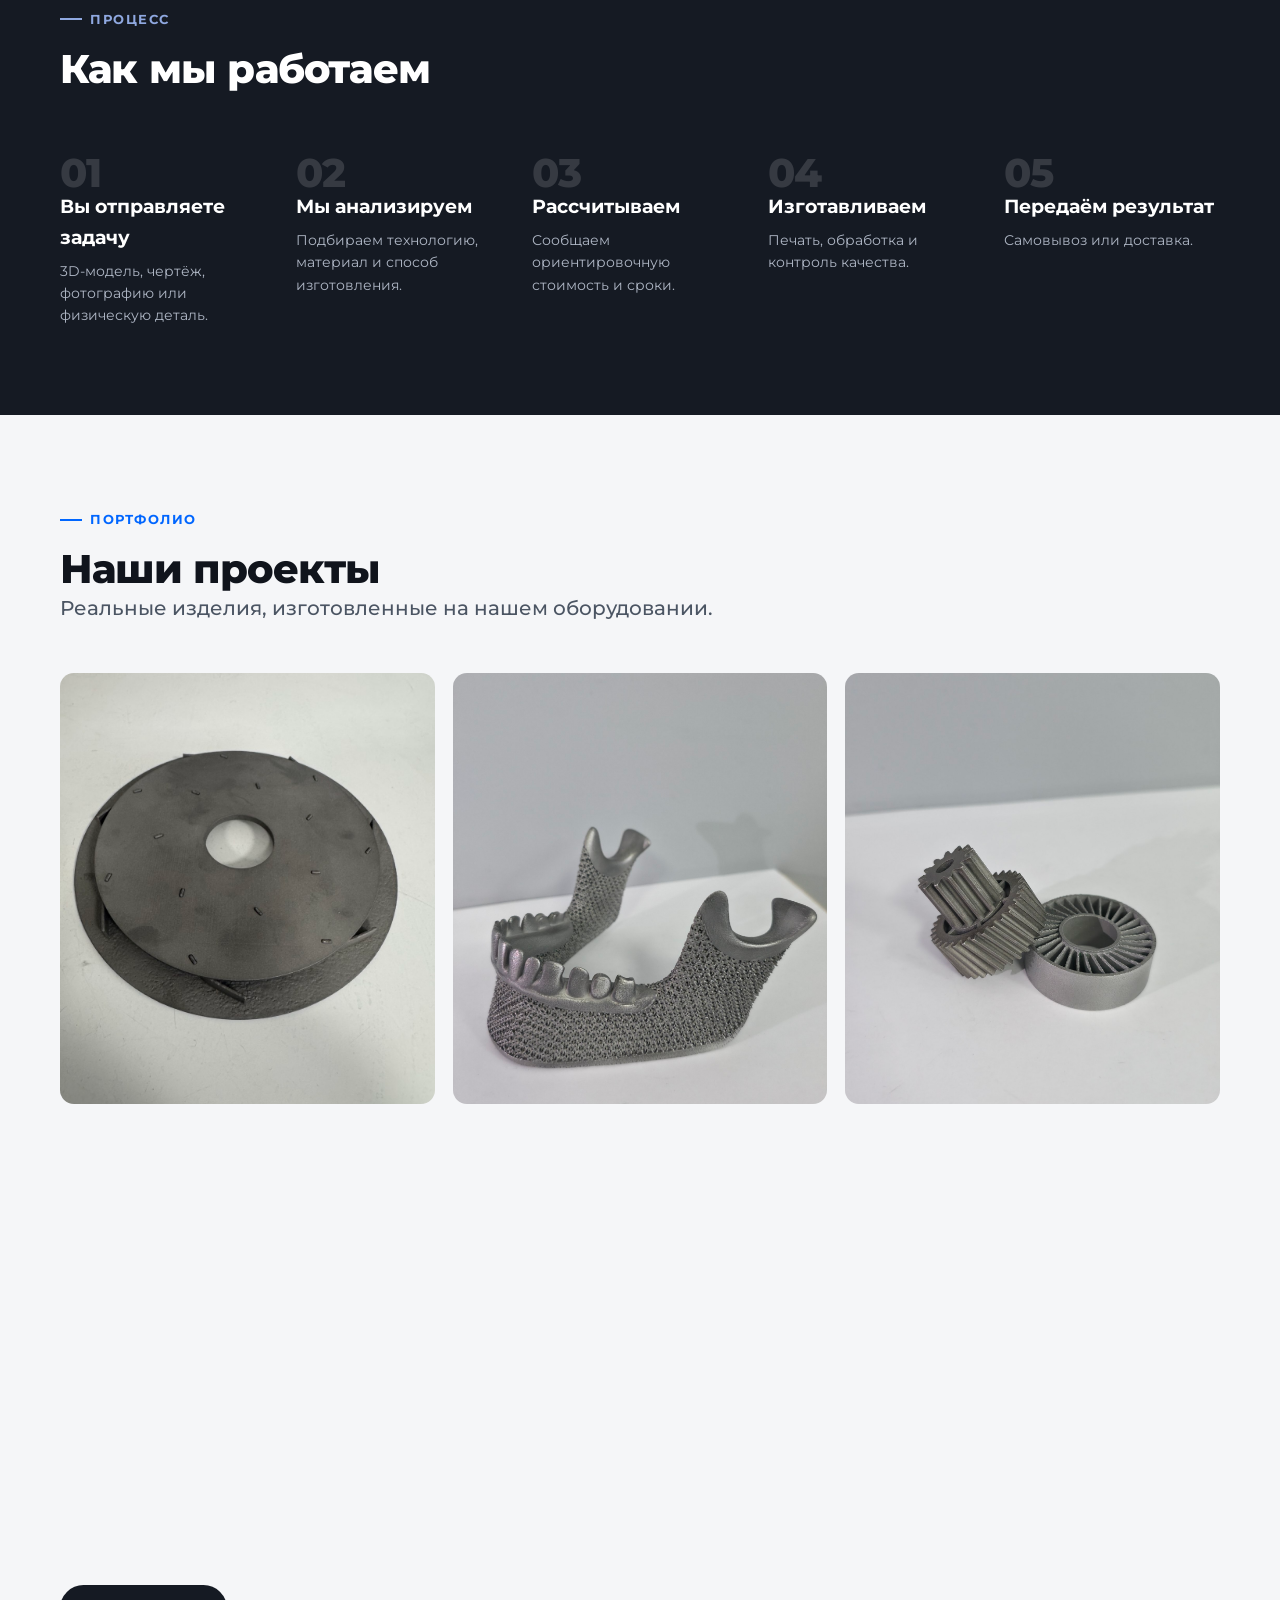
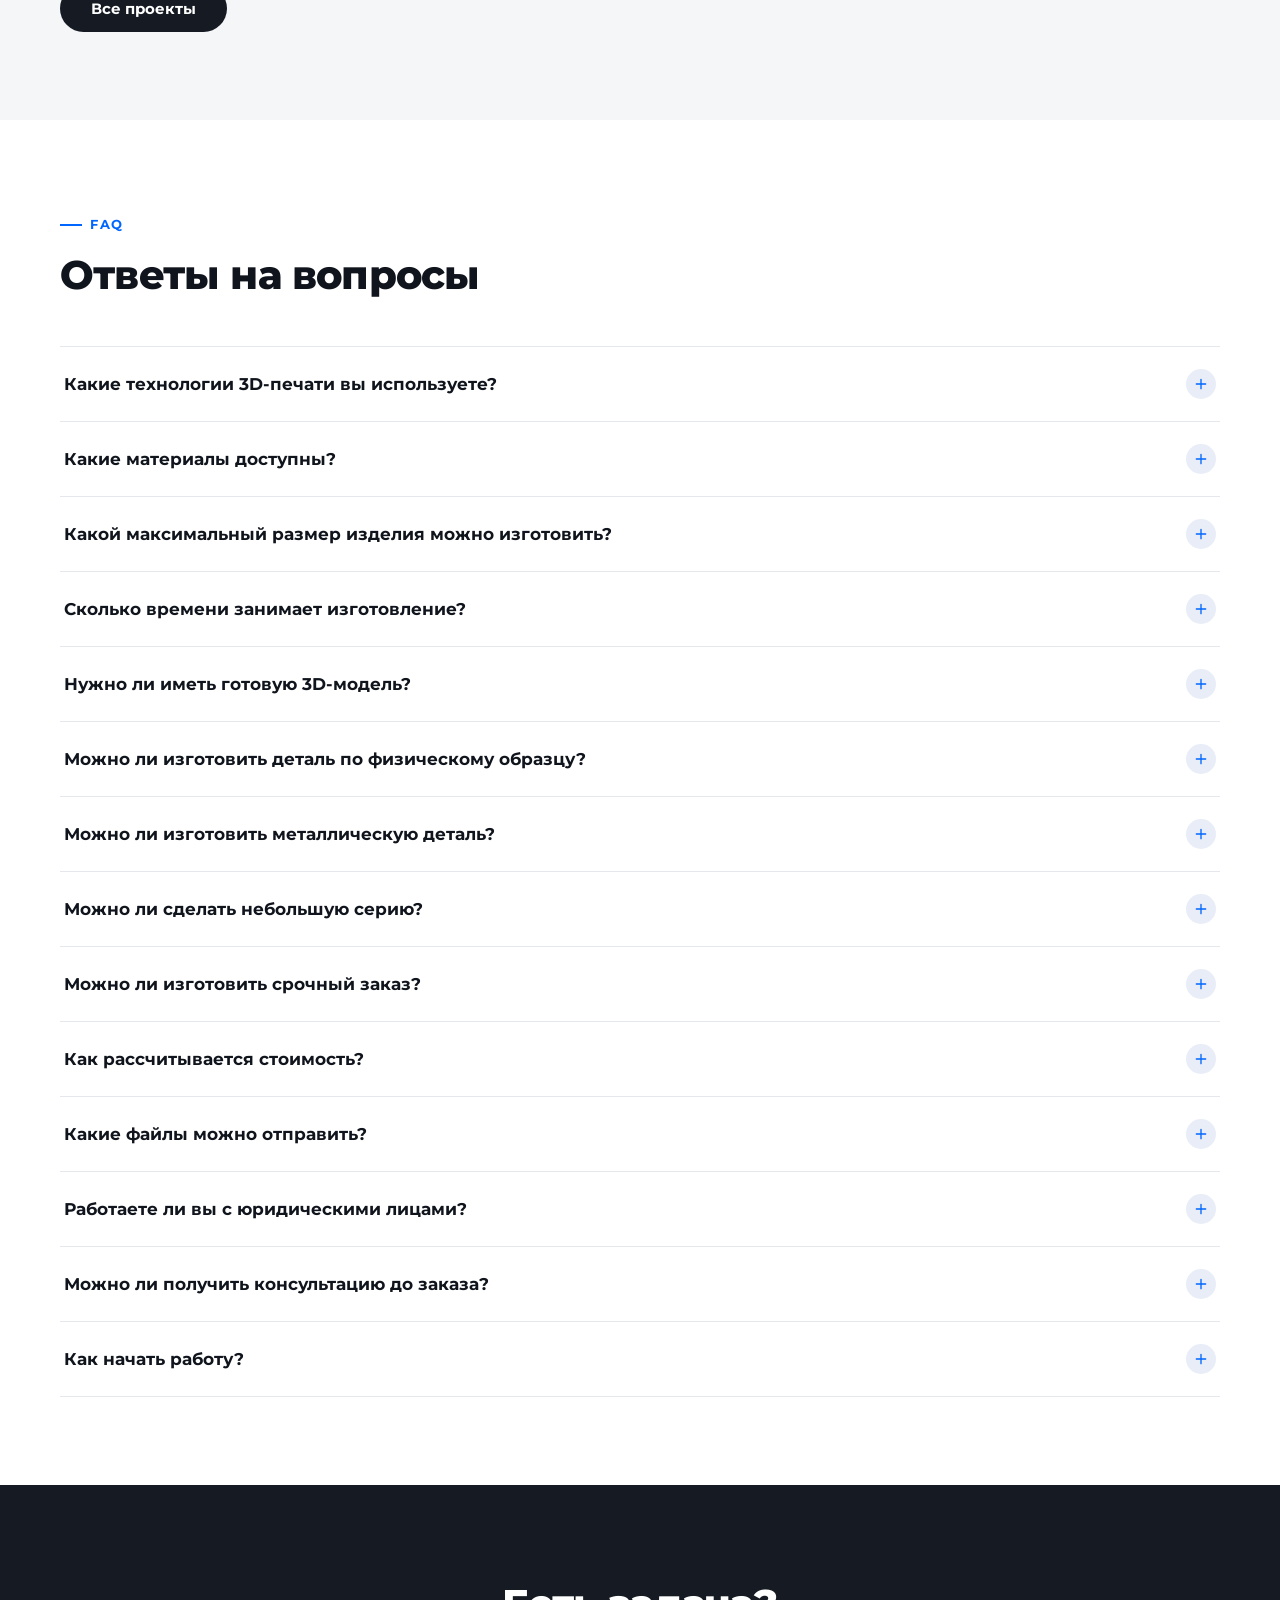
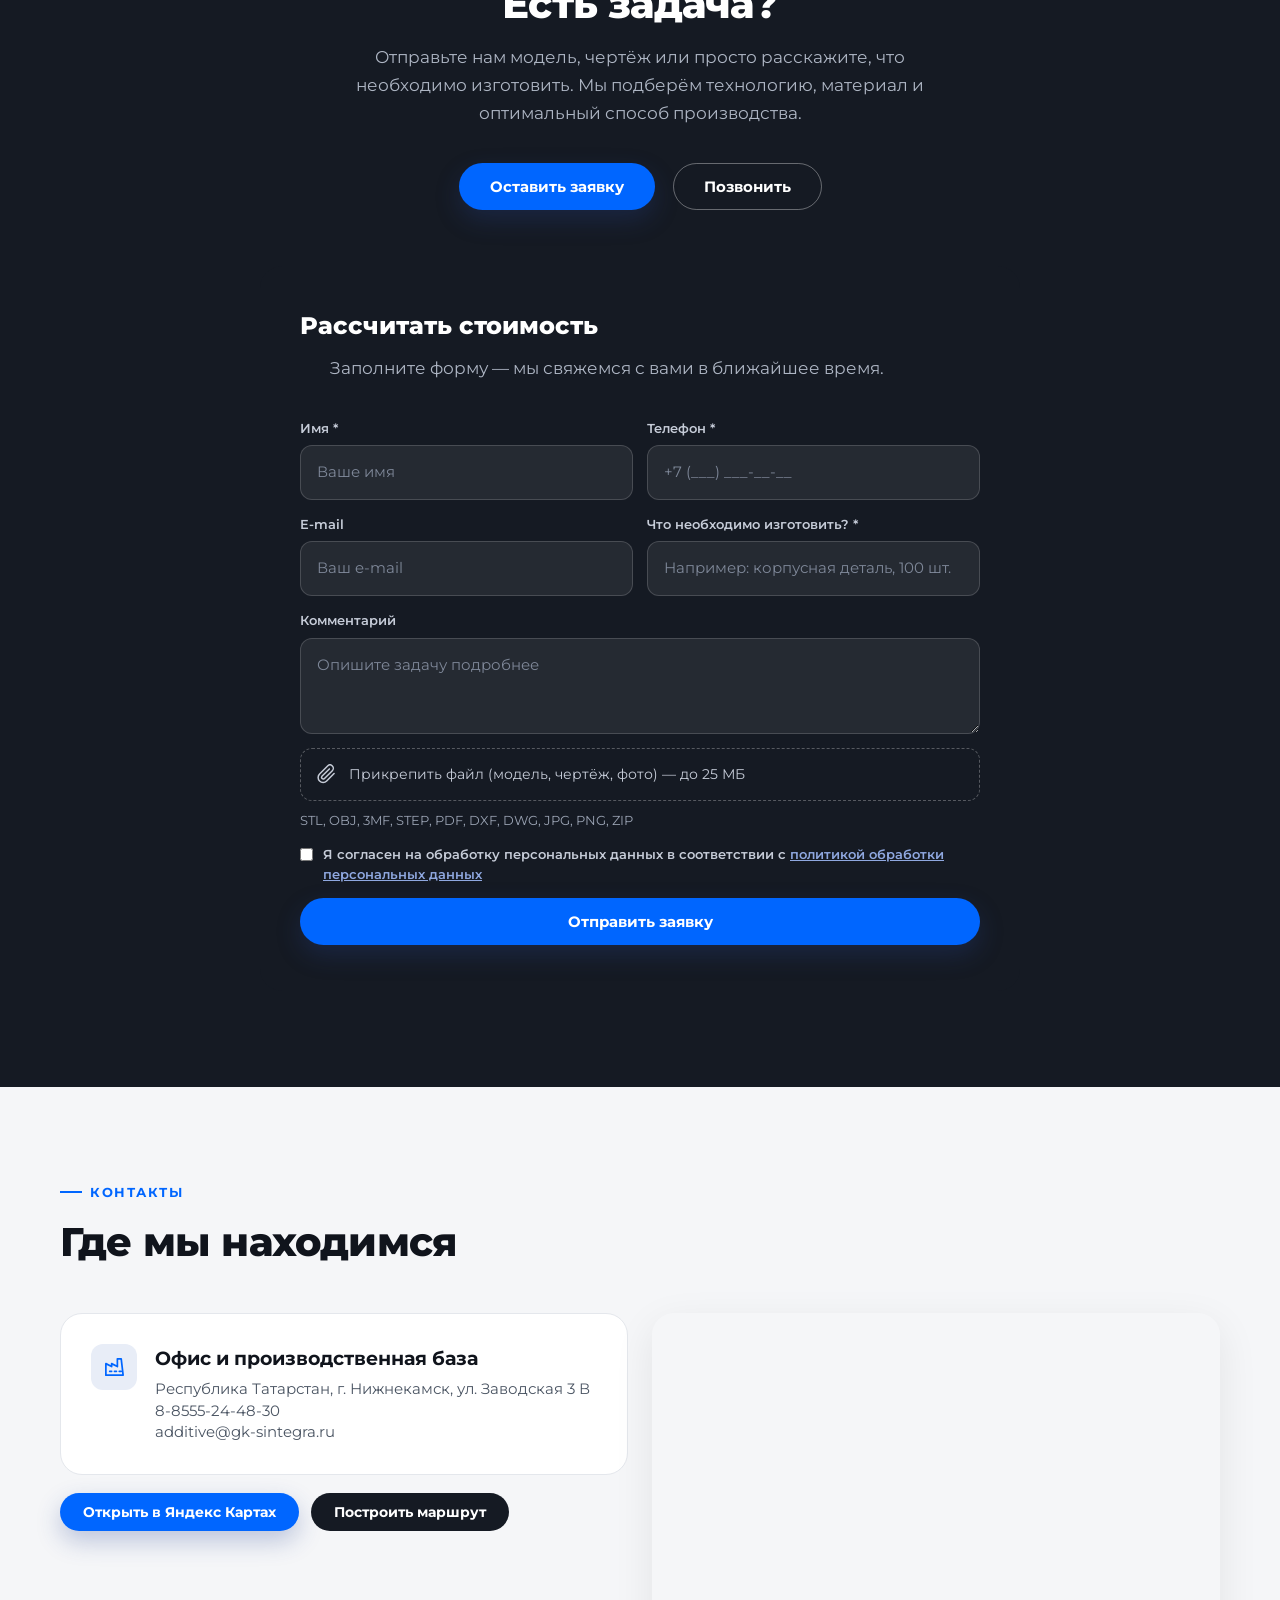
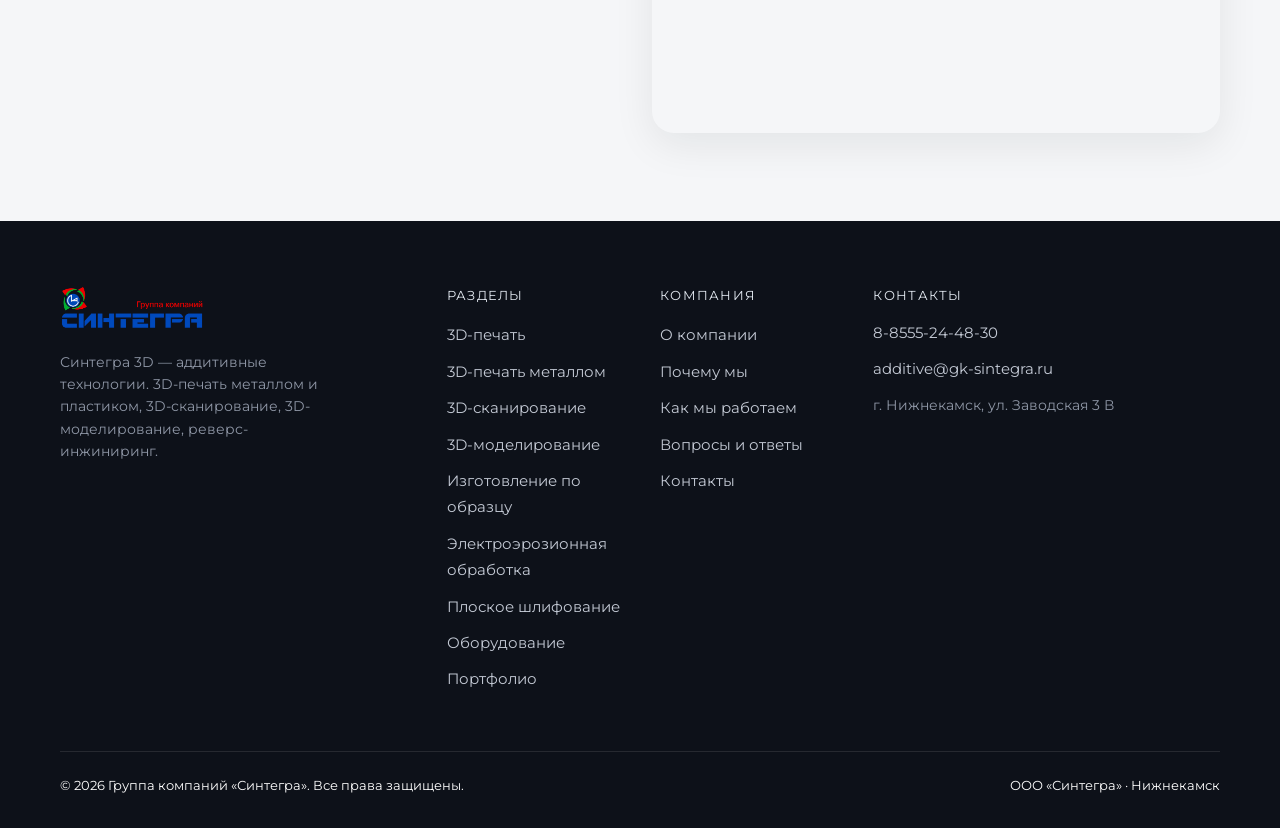
==== commit 6654790e: "Две страницы" ====
--- a/index.html
+++ b/index.html
@@ -72,6 +72,8 @@
             <li><a href="/3d-skanirovanie/" class="dropdown-menu__link">3D-сканирование</a></li>
             <li><a href="/modeling.html" class="dropdown-menu__link">3D-моделирование</a></li>
             <li><a href="/izgotovlenie-po-obrazcu/" class="dropdown-menu__link">Изготовление по образцу</a></li>
+            <li><a href="/elektroerozionnaya-obrabotka/" class="dropdown-menu__link">Электроэрозионная обработка</a></li>
+            <li><a href="/plosko-shlifovalnaya-obrabotka/" class="dropdown-menu__link">Плоское шлифование</a></li>
           </ul>
         </li>
         <li><a href="/equipment.html">Оборудование</a></li>
@@ -330,6 +332,27 @@
     </div>
   </div>
 
+  <!-- ======== Обработка металла ======== -->
+  <section class="section section--alt">
+    <div class="container">
+      <div class="section__head reveal">
+        <span class="eyebrow">Новые услуги</span>
+        <h2 class="h2">Точная обработка металла</h2>
+        <p class="lead">Дополняем производственный цикл электроэрозионной резкой и плоским шлифованием.</p>
+      </div>
+      <div class="grid grid--2">
+        <article class="card reveal" style="padding:0;overflow:hidden">
+          <img src="/img/stanki/2026-09-19 13.02.18.jpg" alt="Электроэрозионный станок DK7745" style="width:100%;height:260px;object-fit:cover">
+          <div style="padding:28px"><h3 class="card__title">Электроэрозионная обработка</h3><p class="card__text" style="margin-bottom:20px">Режем закалённую сталь, твёрдые сплавы и цветные металлы по контуру. DK7745, толщина заготовки до 550 мм.</p><a href="/elektroerozionnaya-obrabotka/" class="btn btn--primary">Подробнее</a></div>
+        </article>
+        <article class="card reveal" style="padding:0;overflow:hidden">
+          <img src="/img/stanki/2026-09-19 13.04.53.jpg" alt="Плоскошлифовальный станок HG-AS4080" style="width:100%;height:260px;object-fit:cover">
+          <div style="padding:28px"><h3 class="card__title">Плоскошлифовальная обработка</h3><p class="card__text" style="margin-bottom:20px">Получаем ровные поверхности после фрезеровки, ЭЭО и закалки. Стол 400 × 800 мм, заготовки до 415 кг.</p><a href="/plosko-shlifovalnaya-obrabotka/" class="btn btn--primary">Подробнее</a></div>
+        </article>
+      </div>
+    </div>
+  </section>
+
   <!-- ======== Почему нас выбирают ======== -->
   <section class="section" id="why">
     <div class="container">
@@ -626,6 +649,8 @@
   <li><a href="/3d-skanirovanie/">3D-сканирование</a></li>
   <li><a href="/modeling.html">3D-моделирование</a></li>
   <li><a href="/izgotovlenie-po-obrazcu/">Изготовление по образцу</a></li>
+  <li><a href="/elektroerozionnaya-obrabotka/">Электроэрозионная обработка</a></li>
+  <li><a href="/plosko-shlifovalnaya-obrabotka/">Плоское шлифование</a></li>
   <li><a href="/equipment.html">Оборудование</a></li>
   <li><a href="/portfolio.html">Портфолио</a></li>
 </ul>
